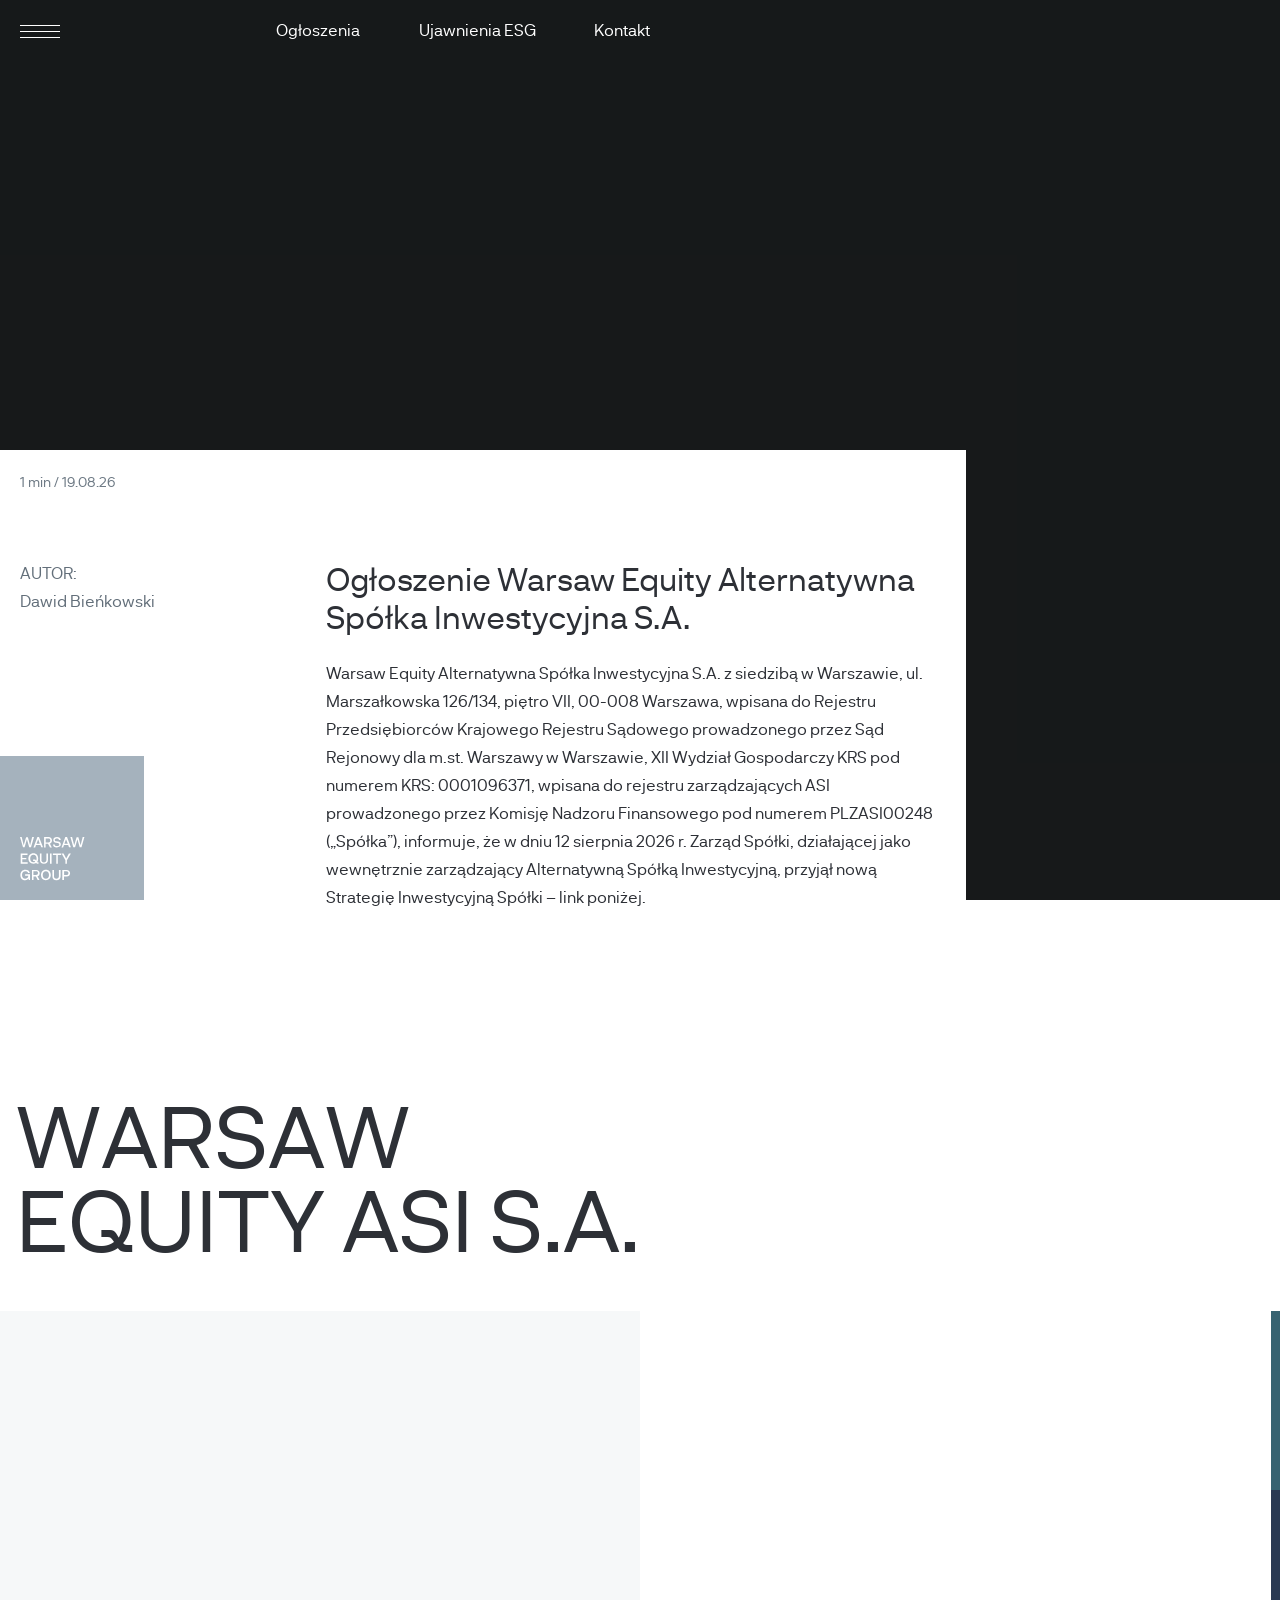
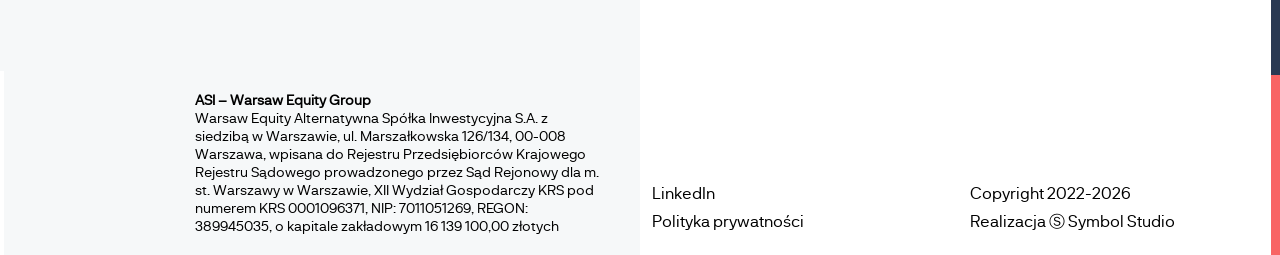
==== ogloszenie-warsaw-equity-alternatywna-spolka-inwestycyjna-s-a/index.html @ 867ab596 "Statyczna wersja strony warsawequityasi.pl Strona ASI przepisana z WordPressa na same pliki statyczn" ====
<!doctype html>
<html lang="pl-PL" style="margin-top:0!important">
<head>
<meta charset="UTF-8" />
<meta name="viewport" content="width=device-width, initial-scale=1" />
<meta property="og:type" content="website" />
<title>Ogłoszenie Warsaw Equity Alternatywna Spółka Inwestycyjna S.A. &#8211; Warsaw Equity Group</title>
<meta name='robots' content='max-image-preview:large' />
<style id="wp-img-auto-sizes-contain-inline-css">
img:is([sizes=auto i],[sizes^="auto," i]){contain-intrinsic-size:3000px 1500px}
/*# sourceURL=wp-img-auto-sizes-contain-inline-css */
</style>
<link rel='stylesheet' id='weg64-styles-css' href='../assets/weg/style.css' media='all' />
<link rel='stylesheet' id='block-library-css' href='../assets/wp/block-library.css' media='all' />
<script id="jquery-core-js" src="../assets/js/jquery.min.js"></script>
<script id="slick-js" src="../assets/js/slick.min.js" defer></script>
<link rel="canonical" href="https://warsawequityasi.pl/ogloszenie-warsaw-equity-alternatywna-spolka-inwestycyjna-s-a/" />
<link rel="icon" href="../assets/img/weg.jpg" sizes="32x32" />
<link rel="icon" href="../assets/img/weg.jpg" sizes="192x192" />
<link rel="apple-touch-icon" href="../assets/img/weg.jpg" />
<meta name="msapplication-TileImage" content="../assets/img/weg.jpg" />
<link rel="shortcut icon" href="../favicon.ico" type="image/x-icon">
<link rel="icon" href="../favicon.ico" type="image/x-icon">
<script type="text/javascript">
(function(window, document, dataLayerName, id) {
function stgCreateCookie(a,b,c){var d="";if(c){var e=new Date;e.setTime(e.getTime()+24*c*60*60*1e3),d="; expires="+e.toUTCString()}document.cookie=a+"="+b+d+"; path=/"}
var isStgDebug=(window.location.href.match("stg_debug")||document.cookie.match("stg_debug"))&&!window.location.href.match("stg_disable_debug");stgCreateCookie("stg_debug",isStgDebug?1:"",isStgDebug?14:-1);
var qP=[];dataLayerName!=="dataLayer"&&qP.push("data_layer_name="+dataLayerName),isStgDebug&&qP.push("stg_debug");var qPString=qP.length>0?("?"+qP.join("&")):"";
document.write('<script src=https://warsawequity.containers.piwik.pro/'+id+'.sync.js' + qPString + '></' + 'script>');
})(window, document, 'dataLayer', 'd491f00b-5db4-46d4-9a64-c88c39f91316');
</script>
<style id="wp-block-paragraph-inline-css">
.is-small-text{font-size:.875em}.is-regular-text{font-size:1em}.is-large-text{font-size:2.25em}.is-larger-text{font-size:3em}.has-drop-cap:not(:focus):first-letter{float:left;font-size:8.4em;font-style:normal;font-weight:100;line-height:.68;margin:.05em .1em 0 0;text-transform:uppercase}body.rtl .has-drop-cap:not(:focus):first-letter{float:none;margin-left:.1em}p.has-drop-cap.has-background{overflow:hidden}:root :where(p.has-background){padding:1.25em 2.375em}:where(p.has-text-color:not(.has-link-color)) a{color:inherit}p.has-text-align-left[style*="writing-mode:vertical-lr"],p.has-text-align-right[style*="writing-mode:vertical-rl"]{rotate:180deg}
/*# sourceURL=paragraph.min.css */
</style>
</head>
<body class="wp-singular post-template-default single single-post postid-2184 single-format-standard wp-theme-weg">
<script type="text/javascript">
(function(window, document, dataLayerName, id) {
window[dataLayerName]=window[dataLayerName]||[],window[dataLayerName].push({start:(new Date).getTime(),event:"stg.start"});var scripts=document.getElementsByTagName('script')[0],tags=document.createElement('script');
function stgCreateCookie(a,b,c){var d="";if(c){var e=new Date;e.setTime(e.getTime()+24*c*60*60*1e3),d="; expires="+e.toUTCString()}document.cookie=a+"="+b+d+"; path=/"}
var isStgDebug=(window.location.href.match("stg_debug")||document.cookie.match("stg_debug"))&&!window.location.href.match("stg_disable_debug");stgCreateCookie("stg_debug",isStgDebug?1:"",isStgDebug?14:-1);
var qP=[];dataLayerName!=="dataLayer"&&qP.push("data_layer_name="+dataLayerName),isStgDebug&&qP.push("stg_debug");var qPString=qP.length>0?("?"+qP.join("&")):"";
tags.async=!0,tags.src="https://warsawequity.containers.piwik.pro/"+id+".js"+qPString,scripts.parentNode.insertBefore(tags,scripts);
!function(a,n,i){a[n]=a[n]||{};for(var c=0;c<i.length;c++)!function(i){a[n][i]=a[n][i]||{},a[n][i].api=a[n][i].api||function(){var a=[].slice.call(arguments,0);"string"==typeof a[0]&&window[dataLayerName].push({event:n+"."+i+":"+a[0],parameters:[].slice.call(arguments,1)})}}(i[c])}(window,"ppms",["tm","cm"]);
})(window, document, 'dataLayer', 'd491f00b-5db4-46d4-9a64-c88c39f91316');
</script><noscript><iframe src=https://warsawequity.containers.piwik.pro/d491f00b-5db4-46d4-9a64-c88c39f91316/noscript.html height="0" width="0" style="display:none;visibility:hidden"></iframe></noscript>
<div id="page">
<header id="mast-head">
<h1 data-aos="fade-up-right" data-aos-delay="800"><a href="../index.html">Warsaw Equity Group</a></h1>
<div id="top-bar" class="">
<nav id="main-nav">
<ul id="primary-menu" class="menu"><li id="menu-item-2145" class="menu-item menu-item-type-custom menu-item-object-custom menu-item-2145"><a href="../index.html"><span>Strona główna</span></a></li>
<li id="menu-item-2153" class="menu-item menu-item-type-post_type menu-item-object-page current_page_parent menu-item-2153"><a href="../ogloszenia/index.html"><span>Ogłoszenia</span></a></li>
<li id="menu-item-2163" class="menu-item menu-item-type-post_type menu-item-object-page menu-item-2163"><a href="../ujawnienia-esg/index.html"><span>Ujawnienia ESG</span></a></li>
<li id="menu-item-2138" class="menu-item menu-item-type-post_type menu-item-object-page menu-item-2138"><a href="../kontakt/index.html"><span>Kontakt</span></a></li>
</ul>		</nav>
</div>
</header>
<section class="fp-intro post-thumbnail">
<div class="fp-dbg">
</div>
</section>
<article id="post-2184" class="overflow-hidden post-2184 post type-post status-publish format-standard hentry category-bez-kategorii">	
<div class="row">
<div class="col-lg-9 post-container">
<div class="row">
<div class="col-lg-4 mb-4">
<div class="post-meta"><span class="d-block d-lg-inline">1 min</span><span class="d-none d-lg-inline"> / </span>19.08.26</div>	
</div>
<div class="col-lg-8 mb-4">
<div><div class="post-category fst-a">Bez kategorii</div></div>				</div>
<div class="col-lg-4">
<div class="post-author">
AUTOR:<br>Dawid Bieńkowski					</div>
</div>
<div class="col-lg-8">
<div class="post-body">
<h2 class="post-title font-size-15 mb-4">Ogłoszenie Warsaw Equity Alternatywna Spółka Inwestycyjna S.A.</h2>
<p class="wp-block-paragraph">Warsaw Equity Alternatywna Spółka Inwestycyjna S.A. z siedzibą w Warszawie, ul. Marszałkowska 126/134, piętro VII, 00-008 Warszawa, wpisana do Rejestru Przedsiębiorców Krajowego Rejestru Sądowego prowadzonego przez Sąd Rejonowy dla m.st. Warszawy w Warszawie, XII Wydział Gospodarczy KRS pod numerem KRS: 0001096371, wpisana do rejestru zarządzających ASI prowadzonego przez Komisję Nadzoru Finansowego pod numerem PLZASI00248 („Spółka”), informuje, że w dniu 12 sierpnia 2026 r. Zarząd Spółki, działającej jako wewnętrznie zarządzający Alternatywną Spółką Inwestycyjną, przyjął nową Strategię Inwestycyjną Spółki &#8211; link poniżej.</p>
<p class="wp-block-paragraph"></p>
</div>
</div>
</div>
</div>
</div>
</article>
<section class="std-py"><div class="section-content posts-container">
</div></div>
	<footer id="site-footer" class="overflow-hidden">
<h2 class="footer-1 sgta sgxa">Warsaw Equity&nbsp;ASI&nbsp;S.A.</h2>
<div class="position-relative">
<div class="row row-a mt-0 mt-lg-5">
<div class="col-a col-lg-6 pt-0 pt-lg-4">
<div>
</div>
</div>
<div id="wegform" class="col-b col-lg-6 pt-0 pt-lg-4">
<div>
<!--<div class="ml-embedded" data-form="K4y35I"></div>
<script>
(function(w,d,e,u,f,l,n){w[f]=w[f]||function(){(w[f].q=w[f].q||[])
.push(arguments);},l=d.createElement(e),l.async=1,l.src=u,
n=d.getElementsByTagName(e)[0],n.parentNode.insertBefore(l,n);})
(window,document,'script','https://assets.mailerlite.com/js/universal.js','ml');
ml('account', '56081');
</script>-->
<script type="text/javascript" src="https://app.getresponse.com/view_webform_v2.js?u=tXAnA&amp;webforms_id=Gcp0E" data-webform-id="Gcp0E" defer></script><style>
.grwf2-wrapper.wf2-embedded {
margin-left: 0 !important
}
</style>
<style>
#wegform .ml-form-align-center {
text-align: left !important;
}
#wegform .ml-form-embedContainer .ml-form-embedWrapper {
background: transparent !important
}
#wegform .ml-form-embedContainer .ml-form-embedWrapper .ml-form-embedBody,
#wegform .ml-form-embedContainer .ml-form-embedWrapper .ml-form-successBody {
padding: 0 !important;
}
#wegform .ml-form-embedContainer .ml-form-embedWrapper .ml-form-embedBody .ml-form-fieldRow input {
border-radius: 0 !important;
border-top: none !important;
border-left: none !important;
border-right: none !important;
padding-left: 0 !important;
}
#wegform .form-control:focus {
box-shadow: none;
border-color: #000 !important
}
#wegform ::placeholder {
color: #a5b2bd !important;
opacity: 1;
}
#wegform :-ms-input-placeholder {
color: #a5b2bd;
}
#wegform ::-ms-input-placeholder {
color: #a5b2bd;
}
</style>
</div>
</div>
</div>
<div class="row row-b">
<div class="col-b col-lg-6 footnote">
<strong>ASI – Warsaw Equity Group</strong>
<div>Warsaw Equity Alternatywna Spółka Inwestycyjna S.A.  z siedzibą w Warszawie, ul. Marszałkowska 126/134, 00-008 Warszawa, wpisana do Rejestru Przedsiębiorców Krajowego Rejestru Sądowego prowadzonego przez Sąd Rejonowy dla m. st. Warszawy w Warszawie, XII Wydział Gospodarczy KRS pod numerem KRS 0001096371, NIP: 7011051269, REGON: 389945035, o kapitale zakładowym 16 139 100,00 złotych</div>
</div>
<div class="col-c col-lg-3 align-self-end">
<a href="https://www.linkedin.com/company/warsaw-equity-group" target="_blank">LinkedIn</a>					<a href="../polityka-prywatnosci/index.html" target="_blank">Polityka prywatności</a>
<!-- <a href="">Warsaw Equity ASI</a> -->
</div>
<div class="col-d col-lg-3 align-self-end">
<span>Copyright 2022-2026</span>
<span>Realizacja &#9416; Symbol Studio</span>
</div>
</div>
<div class="el-1"></div>
</div>
</footer>
</div><!-- #page -->
<script id="weg64-scripts-js" src="../assets/weg/js/scripts.js" defer></script>
<script src="../assets/js/aos.js"></script>
</body>
</html><!-- need to refresh to see cached version -->
---- assets/weg/style.css ----
@charset "UTF-8";
/*
Theme Name: WEG
Theme URI: https://soogood.media/
Author: Solecki
*/
/* Slider */
.slick-slider {
  position: relative;
  display: block;
  box-sizing: border-box;
  -webkit-user-select: none;
  -moz-user-select: none;
  -ms-user-select: none;
  user-select: none;
  -webkit-touch-callout: none;
  -khtml-user-select: none;
  -ms-touch-action: pan-y;
  touch-action: pan-y;
  -webkit-tap-highlight-color: transparent;
}
.slick-list {
  position: relative;
  display: block;
  overflow: hidden;
  margin: 0;
  padding: 0;
}
.slick-list:focus {
  outline: none;
}
.slick-list.dragging {
  cursor: pointer;
  cursor: hand;
}
.slick-slider .slick-track,
.slick-slider .slick-list {
  -webkit-transform: translate3d(0, 0, 0);
  -moz-transform: translate3d(0, 0, 0);
  -ms-transform: translate3d(0, 0, 0);
  -o-transform: translate3d(0, 0, 0);
  transform: translate3d(0, 0, 0);
}
.slick-track {
  position: relative;
  top: 0;
  left: 0;
  display: block;
  margin-left: auto;
  margin-right: auto;
}
.slick-track:before,
.slick-track:after {
  display: table;
  content: '';
}
.slick-track:after {
  clear: both;
}
.slick-loading .slick-track {
  visibility: hidden;
}
.slick-slide {
  display: none;
  float: left;
  height: 100%;
  min-height: 1px;
}
[dir='rtl'] .slick-slide {
  float: right;
}
.slick-slide img {
  display: block;
}
.slick-slide.slick-loading img {
  display: none;
}
.slick-slide.dragging img {
  pointer-events: none;
}
.slick-initialized .slick-slide {
  display: block;
}
.slick-loading .slick-slide {
  visibility: hidden;
}
.slick-vertical .slick-slide {
  display: block;
  height: auto;
  border: 1px solid transparent;
}
.slick-arrow.slick-hidden {
  display: none;
}
[data-aos][data-aos][data-aos-duration="50"],
body[data-aos-duration="50"] [data-aos] {
  transition-duration: 50ms;
}
[data-aos][data-aos][data-aos-delay="50"],
body[data-aos-delay="50"] [data-aos] {
  transition-delay: 0;
}
[data-aos][data-aos][data-aos-delay="50"].aos-animate,
body[data-aos-delay="50"] [data-aos].aos-animate {
  transition-delay: 50ms;
}
[data-aos][data-aos][data-aos-duration="100"],
body[data-aos-duration="100"] [data-aos] {
  transition-duration: 0.1s;
}
[data-aos][data-aos][data-aos-delay="100"],
body[data-aos-delay="100"] [data-aos] {
  transition-delay: 0;
}
[data-aos][data-aos][data-aos-delay="100"].aos-animate,
body[data-aos-delay="100"] [data-aos].aos-animate {
  transition-delay: 0.1s;
}
[data-aos][data-aos][data-aos-duration="150"],
body[data-aos-duration="150"] [data-aos] {
  transition-duration: 0.15s;
}
[data-aos][data-aos][data-aos-delay="150"],
body[data-aos-delay="150"] [data-aos] {
  transition-delay: 0;
}
[data-aos][data-aos][data-aos-delay="150"].aos-animate,
body[data-aos-delay="150"] [data-aos].aos-animate {
  transition-delay: 0.15s;
}
[data-aos][data-aos][data-aos-duration="200"],
body[data-aos-duration="200"] [data-aos] {
  transition-duration: 0.2s;
}
[data-aos][data-aos][data-aos-delay="200"],
body[data-aos-delay="200"] [data-aos] {
  transition-delay: 0;
}
[data-aos][data-aos][data-aos-delay="200"].aos-animate,
body[data-aos-delay="200"] [data-aos].aos-animate {
  transition-delay: 0.2s;
}
[data-aos][data-aos][data-aos-duration="250"],
body[data-aos-duration="250"] [data-aos] {
  transition-duration: 0.25s;
}
[data-aos][data-aos][data-aos-delay="250"],
body[data-aos-delay="250"] [data-aos] {
  transition-delay: 0;
}
[data-aos][data-aos][data-aos-delay="250"].aos-animate,
body[data-aos-delay="250"] [data-aos].aos-animate {
  transition-delay: 0.25s;
}
[data-aos][data-aos][data-aos-duration="300"],
body[data-aos-duration="300"] [data-aos] {
  transition-duration: 0.3s;
}
[data-aos][data-aos][data-aos-delay="300"],
body[data-aos-delay="300"] [data-aos] {
  transition-delay: 0;
}
[data-aos][data-aos][data-aos-delay="300"].aos-animate,
body[data-aos-delay="300"] [data-aos].aos-animate {
  transition-delay: 0.3s;
}
[data-aos][data-aos][data-aos-duration="350"],
body[data-aos-duration="350"] [data-aos] {
  transition-duration: 0.35s;
}
[data-aos][data-aos][data-aos-delay="350"],
body[data-aos-delay="350"] [data-aos] {
  transition-delay: 0;
}
[data-aos][data-aos][data-aos-delay="350"].aos-animate,
body[data-aos-delay="350"] [data-aos].aos-animate {
  transition-delay: 0.35s;
}
[data-aos][data-aos][data-aos-duration="400"],
body[data-aos-duration="400"] [data-aos] {
  transition-duration: 0.4s;
}
[data-aos][data-aos][data-aos-delay="400"],
body[data-aos-delay="400"] [data-aos] {
  transition-delay: 0;
}
[data-aos][data-aos][data-aos-delay="400"].aos-animate,
body[data-aos-delay="400"] [data-aos].aos-animate {
  transition-delay: 0.4s;
}
[data-aos][data-aos][data-aos-duration="450"],
body[data-aos-duration="450"] [data-aos] {
  transition-duration: 0.45s;
}
[data-aos][data-aos][data-aos-delay="450"],
body[data-aos-delay="450"] [data-aos] {
  transition-delay: 0;
}
[data-aos][data-aos][data-aos-delay="450"].aos-animate,
body[data-aos-delay="450"] [data-aos].aos-animate {
  transition-delay: 0.45s;
}
[data-aos][data-aos][data-aos-duration="500"],
body[data-aos-duration="500"] [data-aos] {
  transition-duration: 0.5s;
}
[data-aos][data-aos][data-aos-delay="500"],
body[data-aos-delay="500"] [data-aos] {
  transition-delay: 0;
}
[data-aos][data-aos][data-aos-delay="500"].aos-animate,
body[data-aos-delay="500"] [data-aos].aos-animate {
  transition-delay: 0.5s;
}
[data-aos][data-aos][data-aos-duration="550"],
body[data-aos-duration="550"] [data-aos] {
  transition-duration: 0.55s;
}
[data-aos][data-aos][data-aos-delay="550"],
body[data-aos-delay="550"] [data-aos] {
  transition-delay: 0;
}
[data-aos][data-aos][data-aos-delay="550"].aos-animate,
body[data-aos-delay="550"] [data-aos].aos-animate {
  transition-delay: 0.55s;
}
[data-aos][data-aos][data-aos-duration="600"],
body[data-aos-duration="600"] [data-aos] {
  transition-duration: 0.6s;
}
[data-aos][data-aos][data-aos-delay="600"],
body[data-aos-delay="600"] [data-aos] {
  transition-delay: 0;
}
[data-aos][data-aos][data-aos-delay="600"].aos-animate,
body[data-aos-delay="600"] [data-aos].aos-animate {
  transition-delay: 0.6s;
}
[data-aos][data-aos][data-aos-duration="650"],
body[data-aos-duration="650"] [data-aos] {
  transition-duration: 0.65s;
}
[data-aos][data-aos][data-aos-delay="650"],
body[data-aos-delay="650"] [data-aos] {
  transition-delay: 0;
}
[data-aos][data-aos][data-aos-delay="650"].aos-animate,
body[data-aos-delay="650"] [data-aos].aos-animate {
  transition-delay: 0.65s;
}
[data-aos][data-aos][data-aos-duration="700"],
body[data-aos-duration="700"] [data-aos] {
  transition-duration: 0.7s;
}
[data-aos][data-aos][data-aos-delay="700"],
body[data-aos-delay="700"] [data-aos] {
  transition-delay: 0;
}
[data-aos][data-aos][data-aos-delay="700"].aos-animate,
body[data-aos-delay="700"] [data-aos].aos-animate {
  transition-delay: 0.7s;
}
[data-aos][data-aos][data-aos-duration="750"],
body[data-aos-duration="750"] [data-aos] {
  transition-duration: 0.75s;
}
[data-aos][data-aos][data-aos-delay="750"],
body[data-aos-delay="750"] [data-aos] {
  transition-delay: 0;
}
[data-aos][data-aos][data-aos-delay="750"].aos-animate,
body[data-aos-delay="750"] [data-aos].aos-animate {
  transition-delay: 0.75s;
}
[data-aos][data-aos][data-aos-duration="800"],
body[data-aos-duration="800"] [data-aos] {
  transition-duration: 0.8s;
}
[data-aos][data-aos][data-aos-delay="800"],
body[data-aos-delay="800"] [data-aos] {
  transition-delay: 0;
}
[data-aos][data-aos][data-aos-delay="800"].aos-animate,
body[data-aos-delay="800"] [data-aos].aos-animate {
  transition-delay: 0.8s;
}
[data-aos][data-aos][data-aos-duration="850"],
body[data-aos-duration="850"] [data-aos] {
  transition-duration: 0.85s;
}
[data-aos][data-aos][data-aos-delay="850"],
body[data-aos-delay="850"] [data-aos] {
  transition-delay: 0;
}
[data-aos][data-aos][data-aos-delay="850"].aos-animate,
body[data-aos-delay="850"] [data-aos].aos-animate {
  transition-delay: 0.85s;
}
[data-aos][data-aos][data-aos-duration="900"],
body[data-aos-duration="900"] [data-aos] {
  transition-duration: 0.9s;
}
[data-aos][data-aos][data-aos-delay="900"],
body[data-aos-delay="900"] [data-aos] {
  transition-delay: 0;
}
[data-aos][data-aos][data-aos-delay="900"].aos-animate,
body[data-aos-delay="900"] [data-aos].aos-animate {
  transition-delay: 0.9s;
}
[data-aos][data-aos][data-aos-duration="950"],
body[data-aos-duration="950"] [data-aos] {
  transition-duration: 0.95s;
}
[data-aos][data-aos][data-aos-delay="950"],
body[data-aos-delay="950"] [data-aos] {
  transition-delay: 0;
}
[data-aos][data-aos][data-aos-delay="950"].aos-animate,
body[data-aos-delay="950"] [data-aos].aos-animate {
  transition-delay: 0.95s;
}
[data-aos][data-aos][data-aos-duration="1000"],
body[data-aos-duration="1000"] [data-aos] {
  transition-duration: 1s;
}
[data-aos][data-aos][data-aos-delay="1000"],
body[data-aos-delay="1000"] [data-aos] {
  transition-delay: 0;
}
[data-aos][data-aos][data-aos-delay="1000"].aos-animate,
body[data-aos-delay="1000"] [data-aos].aos-animate {
  transition-delay: 1s;
}
[data-aos][data-aos][data-aos-duration="1050"],
body[data-aos-duration="1050"] [data-aos] {
  transition-duration: 1.05s;
}
[data-aos][data-aos][data-aos-delay="1050"],
body[data-aos-delay="1050"] [data-aos] {
  transition-delay: 0;
}
[data-aos][data-aos][data-aos-delay="1050"].aos-animate,
body[data-aos-delay="1050"] [data-aos].aos-animate {
  transition-delay: 1.05s;
}
[data-aos][data-aos][data-aos-duration="1100"],
body[data-aos-duration="1100"] [data-aos] {
  transition-duration: 1.1s;
}
[data-aos][data-aos][data-aos-delay="1100"],
body[data-aos-delay="1100"] [data-aos] {
  transition-delay: 0;
}
[data-aos][data-aos][data-aos-delay="1100"].aos-animate,
body[data-aos-delay="1100"] [data-aos].aos-animate {
  transition-delay: 1.1s;
}
[data-aos][data-aos][data-aos-duration="1150"],
body[data-aos-duration="1150"] [data-aos] {
  transition-duration: 1.15s;
}
[data-aos][data-aos][data-aos-delay="1150"],
body[data-aos-delay="1150"] [data-aos] {
  transition-delay: 0;
}
[data-aos][data-aos][data-aos-delay="1150"].aos-animate,
body[data-aos-delay="1150"] [data-aos].aos-animate {
  transition-delay: 1.15s;
}
[data-aos][data-aos][data-aos-duration="1200"],
body[data-aos-duration="1200"] [data-aos] {
  transition-duration: 1.2s;
}
[data-aos][data-aos][data-aos-delay="1200"],
body[data-aos-delay="1200"] [data-aos] {
  transition-delay: 0;
}
[data-aos][data-aos][data-aos-delay="1200"].aos-animate,
body[data-aos-delay="1200"] [data-aos].aos-animate {
  transition-delay: 1.2s;
}
[data-aos][data-aos][data-aos-duration="1250"],
body[data-aos-duration="1250"] [data-aos] {
  transition-duration: 1.25s;
}
[data-aos][data-aos][data-aos-delay="1250"],
body[data-aos-delay="1250"] [data-aos] {
  transition-delay: 0;
}
[data-aos][data-aos][data-aos-delay="1250"].aos-animate,
body[data-aos-delay="1250"] [data-aos].aos-animate {
  transition-delay: 1.25s;
}
[data-aos][data-aos][data-aos-duration="1300"],
body[data-aos-duration="1300"] [data-aos] {
  transition-duration: 1.3s;
}
[data-aos][data-aos][data-aos-delay="1300"],
body[data-aos-delay="1300"] [data-aos] {
  transition-delay: 0;
}
[data-aos][data-aos][data-aos-delay="1300"].aos-animate,
body[data-aos-delay="1300"] [data-aos].aos-animate {
  transition-delay: 1.3s;
}
[data-aos][data-aos][data-aos-duration="1350"],
body[data-aos-duration="1350"] [data-aos] {
  transition-duration: 1.35s;
}
[data-aos][data-aos][data-aos-delay="1350"],
body[data-aos-delay="1350"] [data-aos] {
  transition-delay: 0;
}
[data-aos][data-aos][data-aos-delay="1350"].aos-animate,
body[data-aos-delay="1350"] [data-aos].aos-animate {
  transition-delay: 1.35s;
}
[data-aos][data-aos][data-aos-duration="1400"],
body[data-aos-duration="1400"] [data-aos] {
  transition-duration: 1.4s;
}
[data-aos][data-aos][data-aos-delay="1400"],
body[data-aos-delay="1400"] [data-aos] {
  transition-delay: 0;
}
[data-aos][data-aos][data-aos-delay="1400"].aos-animate,
body[data-aos-delay="1400"] [data-aos].aos-animate {
  transition-delay: 1.4s;
}
[data-aos][data-aos][data-aos-duration="1450"],
body[data-aos-duration="1450"] [data-aos] {
  transition-duration: 1.45s;
}
[data-aos][data-aos][data-aos-delay="1450"],
body[data-aos-delay="1450"] [data-aos] {
  transition-delay: 0;
}
[data-aos][data-aos][data-aos-delay="1450"].aos-animate,
body[data-aos-delay="1450"] [data-aos].aos-animate {
  transition-delay: 1.45s;
}
[data-aos][data-aos][data-aos-duration="1500"],
body[data-aos-duration="1500"] [data-aos] {
  transition-duration: 1.5s;
}
[data-aos][data-aos][data-aos-delay="1500"],
body[data-aos-delay="1500"] [data-aos] {
  transition-delay: 0;
}
[data-aos][data-aos][data-aos-delay="1500"].aos-animate,
body[data-aos-delay="1500"] [data-aos].aos-animate {
  transition-delay: 1.5s;
}
[data-aos][data-aos][data-aos-duration="1550"],
body[data-aos-duration="1550"] [data-aos] {
  transition-duration: 1.55s;
}
[data-aos][data-aos][data-aos-delay="1550"],
body[data-aos-delay="1550"] [data-aos] {
  transition-delay: 0;
}
[data-aos][data-aos][data-aos-delay="1550"].aos-animate,
body[data-aos-delay="1550"] [data-aos].aos-animate {
  transition-delay: 1.55s;
}
[data-aos][data-aos][data-aos-duration="1600"],
body[data-aos-duration="1600"] [data-aos] {
  transition-duration: 1.6s;
}
[data-aos][data-aos][data-aos-delay="1600"],
body[data-aos-delay="1600"] [data-aos] {
  transition-delay: 0;
}
[data-aos][data-aos][data-aos-delay="1600"].aos-animate,
body[data-aos-delay="1600"] [data-aos].aos-animate {
  transition-delay: 1.6s;
}
[data-aos][data-aos][data-aos-duration="1650"],
body[data-aos-duration="1650"] [data-aos] {
  transition-duration: 1.65s;
}
[data-aos][data-aos][data-aos-delay="1650"],
body[data-aos-delay="1650"] [data-aos] {
  transition-delay: 0;
}
[data-aos][data-aos][data-aos-delay="1650"].aos-animate,
body[data-aos-delay="1650"] [data-aos].aos-animate {
  transition-delay: 1.65s;
}
[data-aos][data-aos][data-aos-duration="1700"],
body[data-aos-duration="1700"] [data-aos] {
  transition-duration: 1.7s;
}
[data-aos][data-aos][data-aos-delay="1700"],
body[data-aos-delay="1700"] [data-aos] {
  transition-delay: 0;
}
[data-aos][data-aos][data-aos-delay="1700"].aos-animate,
body[data-aos-delay="1700"] [data-aos].aos-animate {
  transition-delay: 1.7s;
}
[data-aos][data-aos][data-aos-duration="1750"],
body[data-aos-duration="1750"] [data-aos] {
  transition-duration: 1.75s;
}
[data-aos][data-aos][data-aos-delay="1750"],
body[data-aos-delay="1750"] [data-aos] {
  transition-delay: 0;
}
[data-aos][data-aos][data-aos-delay="1750"].aos-animate,
body[data-aos-delay="1750"] [data-aos].aos-animate {
  transition-delay: 1.75s;
}
[data-aos][data-aos][data-aos-duration="1800"],
body[data-aos-duration="1800"] [data-aos] {
  transition-duration: 1.8s;
}
[data-aos][data-aos][data-aos-delay="1800"],
body[data-aos-delay="1800"] [data-aos] {
  transition-delay: 0;
}
[data-aos][data-aos][data-aos-delay="1800"].aos-animate,
body[data-aos-delay="1800"] [data-aos].aos-animate {
  transition-delay: 1.8s;
}
[data-aos][data-aos][data-aos-duration="1850"],
body[data-aos-duration="1850"] [data-aos] {
  transition-duration: 1.85s;
}
[data-aos][data-aos][data-aos-delay="1850"],
body[data-aos-delay="1850"] [data-aos] {
  transition-delay: 0;
}
[data-aos][data-aos][data-aos-delay="1850"].aos-animate,
body[data-aos-delay="1850"] [data-aos].aos-animate {
  transition-delay: 1.85s;
}
[data-aos][data-aos][data-aos-duration="1900"],
body[data-aos-duration="1900"] [data-aos] {
  transition-duration: 1.9s;
}
[data-aos][data-aos][data-aos-delay="1900"],
body[data-aos-delay="1900"] [data-aos] {
  transition-delay: 0;
}
[data-aos][data-aos][data-aos-delay="1900"].aos-animate,
body[data-aos-delay="1900"] [data-aos].aos-animate {
  transition-delay: 1.9s;
}
[data-aos][data-aos][data-aos-duration="1950"],
body[data-aos-duration="1950"] [data-aos] {
  transition-duration: 1.95s;
}
[data-aos][data-aos][data-aos-delay="1950"],
body[data-aos-delay="1950"] [data-aos] {
  transition-delay: 0;
}
[data-aos][data-aos][data-aos-delay="1950"].aos-animate,
body[data-aos-delay="1950"] [data-aos].aos-animate {
  transition-delay: 1.95s;
}
[data-aos][data-aos][data-aos-duration="2000"],
body[data-aos-duration="2000"] [data-aos] {
  transition-duration: 2s;
}
[data-aos][data-aos][data-aos-delay="2000"],
body[data-aos-delay="2000"] [data-aos] {
  transition-delay: 0;
}
[data-aos][data-aos][data-aos-delay="2000"].aos-animate,
body[data-aos-delay="2000"] [data-aos].aos-animate {
  transition-delay: 2s;
}
[data-aos][data-aos][data-aos-duration="2050"],
body[data-aos-duration="2050"] [data-aos] {
  transition-duration: 2.05s;
}
[data-aos][data-aos][data-aos-delay="2050"],
body[data-aos-delay="2050"] [data-aos] {
  transition-delay: 0;
}
[data-aos][data-aos][data-aos-delay="2050"].aos-animate,
body[data-aos-delay="2050"] [data-aos].aos-animate {
  transition-delay: 2.05s;
}
[data-aos][data-aos][data-aos-duration="2100"],
body[data-aos-duration="2100"] [data-aos] {
  transition-duration: 2.1s;
}
[data-aos][data-aos][data-aos-delay="2100"],
body[data-aos-delay="2100"] [data-aos] {
  transition-delay: 0;
}
[data-aos][data-aos][data-aos-delay="2100"].aos-animate,
body[data-aos-delay="2100"] [data-aos].aos-animate {
  transition-delay: 2.1s;
}
[data-aos][data-aos][data-aos-duration="2150"],
body[data-aos-duration="2150"] [data-aos] {
  transition-duration: 2.15s;
}
[data-aos][data-aos][data-aos-delay="2150"],
body[data-aos-delay="2150"] [data-aos] {
  transition-delay: 0;
}
[data-aos][data-aos][data-aos-delay="2150"].aos-animate,
body[data-aos-delay="2150"] [data-aos].aos-animate {
  transition-delay: 2.15s;
}
[data-aos][data-aos][data-aos-duration="2200"],
body[data-aos-duration="2200"] [data-aos] {
  transition-duration: 2.2s;
}
[data-aos][data-aos][data-aos-delay="2200"],
body[data-aos-delay="2200"] [data-aos] {
  transition-delay: 0;
}
[data-aos][data-aos][data-aos-delay="2200"].aos-animate,
body[data-aos-delay="2200"] [data-aos].aos-animate {
  transition-delay: 2.2s;
}
[data-aos][data-aos][data-aos-duration="2250"],
body[data-aos-duration="2250"] [data-aos] {
  transition-duration: 2.25s;
}
[data-aos][data-aos][data-aos-delay="2250"],
body[data-aos-delay="2250"] [data-aos] {
  transition-delay: 0;
}
[data-aos][data-aos][data-aos-delay="2250"].aos-animate,
body[data-aos-delay="2250"] [data-aos].aos-animate {
  transition-delay: 2.25s;
}
[data-aos][data-aos][data-aos-duration="2300"],
body[data-aos-duration="2300"] [data-aos] {
  transition-duration: 2.3s;
}
[data-aos][data-aos][data-aos-delay="2300"],
body[data-aos-delay="2300"] [data-aos] {
  transition-delay: 0;
}
[data-aos][data-aos][data-aos-delay="2300"].aos-animate,
body[data-aos-delay="2300"] [data-aos].aos-animate {
  transition-delay: 2.3s;
}
[data-aos][data-aos][data-aos-duration="2350"],
body[data-aos-duration="2350"] [data-aos] {
  transition-duration: 2.35s;
}
[data-aos][data-aos][data-aos-delay="2350"],
body[data-aos-delay="2350"] [data-aos] {
  transition-delay: 0;
}
[data-aos][data-aos][data-aos-delay="2350"].aos-animate,
body[data-aos-delay="2350"] [data-aos].aos-animate {
  transition-delay: 2.35s;
}
[data-aos][data-aos][data-aos-duration="2400"],
body[data-aos-duration="2400"] [data-aos] {
  transition-duration: 2.4s;
}
[data-aos][data-aos][data-aos-delay="2400"],
body[data-aos-delay="2400"] [data-aos] {
  transition-delay: 0;
}
[data-aos][data-aos][data-aos-delay="2400"].aos-animate,
body[data-aos-delay="2400"] [data-aos].aos-animate {
  transition-delay: 2.4s;
}
[data-aos][data-aos][data-aos-duration="2450"],
body[data-aos-duration="2450"] [data-aos] {
  transition-duration: 2.45s;
}
[data-aos][data-aos][data-aos-delay="2450"],
body[data-aos-delay="2450"] [data-aos] {
  transition-delay: 0;
}
[data-aos][data-aos][data-aos-delay="2450"].aos-animate,
body[data-aos-delay="2450"] [data-aos].aos-animate {
  transition-delay: 2.45s;
}
[data-aos][data-aos][data-aos-duration="2500"],
body[data-aos-duration="2500"] [data-aos] {
  transition-duration: 2.5s;
}
[data-aos][data-aos][data-aos-delay="2500"],
body[data-aos-delay="2500"] [data-aos] {
  transition-delay: 0;
}
[data-aos][data-aos][data-aos-delay="2500"].aos-animate,
body[data-aos-delay="2500"] [data-aos].aos-animate {
  transition-delay: 2.5s;
}
[data-aos][data-aos][data-aos-duration="2550"],
body[data-aos-duration="2550"] [data-aos] {
  transition-duration: 2.55s;
}
[data-aos][data-aos][data-aos-delay="2550"],
body[data-aos-delay="2550"] [data-aos] {
  transition-delay: 0;
}
[data-aos][data-aos][data-aos-delay="2550"].aos-animate,
body[data-aos-delay="2550"] [data-aos].aos-animate {
  transition-delay: 2.55s;
}
[data-aos][data-aos][data-aos-duration="2600"],
body[data-aos-duration="2600"] [data-aos] {
  transition-duration: 2.6s;
}
[data-aos][data-aos][data-aos-delay="2600"],
body[data-aos-delay="2600"] [data-aos] {
  transition-delay: 0;
}
[data-aos][data-aos][data-aos-delay="2600"].aos-animate,
body[data-aos-delay="2600"] [data-aos].aos-animate {
  transition-delay: 2.6s;
}
[data-aos][data-aos][data-aos-duration="2650"],
body[data-aos-duration="2650"] [data-aos] {
  transition-duration: 2.65s;
}
[data-aos][data-aos][data-aos-delay="2650"],
body[data-aos-delay="2650"] [data-aos] {
  transition-delay: 0;
}
[data-aos][data-aos][data-aos-delay="2650"].aos-animate,
body[data-aos-delay="2650"] [data-aos].aos-animate {
  transition-delay: 2.65s;
}
[data-aos][data-aos][data-aos-duration="2700"],
body[data-aos-duration="2700"] [data-aos] {
  transition-duration: 2.7s;
}
[data-aos][data-aos][data-aos-delay="2700"],
body[data-aos-delay="2700"] [data-aos] {
  transition-delay: 0;
}
[data-aos][data-aos][data-aos-delay="2700"].aos-animate,
body[data-aos-delay="2700"] [data-aos].aos-animate {
  transition-delay: 2.7s;
}
[data-aos][data-aos][data-aos-duration="2750"],
body[data-aos-duration="2750"] [data-aos] {
  transition-duration: 2.75s;
}
[data-aos][data-aos][data-aos-delay="2750"],
body[data-aos-delay="2750"] [data-aos] {
  transition-delay: 0;
}
[data-aos][data-aos][data-aos-delay="2750"].aos-animate,
body[data-aos-delay="2750"] [data-aos].aos-animate {
  transition-delay: 2.75s;
}
[data-aos][data-aos][data-aos-duration="2800"],
body[data-aos-duration="2800"] [data-aos] {
  transition-duration: 2.8s;
}
[data-aos][data-aos][data-aos-delay="2800"],
body[data-aos-delay="2800"] [data-aos] {
  transition-delay: 0;
}
[data-aos][data-aos][data-aos-delay="2800"].aos-animate,
body[data-aos-delay="2800"] [data-aos].aos-animate {
  transition-delay: 2.8s;
}
[data-aos][data-aos][data-aos-duration="2850"],
body[data-aos-duration="2850"] [data-aos] {
  transition-duration: 2.85s;
}
[data-aos][data-aos][data-aos-delay="2850"],
body[data-aos-delay="2850"] [data-aos] {
  transition-delay: 0;
}
[data-aos][data-aos][data-aos-delay="2850"].aos-animate,
body[data-aos-delay="2850"] [data-aos].aos-animate {
  transition-delay: 2.85s;
}
[data-aos][data-aos][data-aos-duration="2900"],
body[data-aos-duration="2900"] [data-aos] {
  transition-duration: 2.9s;
}
[data-aos][data-aos][data-aos-delay="2900"],
body[data-aos-delay="2900"] [data-aos] {
  transition-delay: 0;
}
[data-aos][data-aos][data-aos-delay="2900"].aos-animate,
body[data-aos-delay="2900"] [data-aos].aos-animate {
  transition-delay: 2.9s;
}
[data-aos][data-aos][data-aos-duration="2950"],
body[data-aos-duration="2950"] [data-aos] {
  transition-duration: 2.95s;
}
[data-aos][data-aos][data-aos-delay="2950"],
body[data-aos-delay="2950"] [data-aos] {
  transition-delay: 0;
}
[data-aos][data-aos][data-aos-delay="2950"].aos-animate,
body[data-aos-delay="2950"] [data-aos].aos-animate {
  transition-delay: 2.95s;
}
[data-aos][data-aos][data-aos-duration="3000"],
body[data-aos-duration="3000"] [data-aos] {
  transition-duration: 3s;
}
[data-aos][data-aos][data-aos-delay="3000"],
body[data-aos-delay="3000"] [data-aos] {
  transition-delay: 0;
}
[data-aos][data-aos][data-aos-delay="3000"].aos-animate,
body[data-aos-delay="3000"] [data-aos].aos-animate {
  transition-delay: 3s;
}
[data-aos][data-aos][data-aos-easing=linear],
body[data-aos-easing=linear] [data-aos] {
  transition-timing-function: cubic-bezier(0.25, 0.25, 0.75, 0.75);
}
[data-aos][data-aos][data-aos-easing=ease],
body[data-aos-easing=ease] [data-aos] {
  transition-timing-function: ease;
}
[data-aos][data-aos][data-aos-easing=ease-in],
body[data-aos-easing=ease-in] [data-aos] {
  transition-timing-function: ease-in;
}
[data-aos][data-aos][data-aos-easing=ease-out],
body[data-aos-easing=ease-out] [data-aos] {
  transition-timing-function: ease-out;
}
[data-aos][data-aos][data-aos-easing=ease-in-out],
body[data-aos-easing=ease-in-out] [data-aos] {
  transition-timing-function: ease-in-out;
}
[data-aos][data-aos][data-aos-easing=ease-in-back],
body[data-aos-easing=ease-in-back] [data-aos] {
  transition-timing-function: cubic-bezier(0.6, -0.28, 0.735, 0.045);
}
[data-aos][data-aos][data-aos-easing=ease-out-back],
body[data-aos-easing=ease-out-back] [data-aos] {
  transition-timing-function: cubic-bezier(0.175, 0.885, 0.32, 1.275);
}
[data-aos][data-aos][data-aos-easing=ease-in-out-back],
body[data-aos-easing=ease-in-out-back] [data-aos] {
  transition-timing-function: cubic-bezier(0.68, -0.55, 0.265, 1.55);
}
[data-aos][data-aos][data-aos-easing=ease-in-sine],
body[data-aos-easing=ease-in-sine] [data-aos] {
  transition-timing-function: cubic-bezier(0.47, 0, 0.745, 0.715);
}
[data-aos][data-aos][data-aos-easing=ease-out-sine],
body[data-aos-easing=ease-out-sine] [data-aos] {
  transition-timing-function: cubic-bezier(0.39, 0.575, 0.565, 1);
}
[data-aos][data-aos][data-aos-easing=ease-in-out-sine],
body[data-aos-easing=ease-in-out-sine] [data-aos] {
  transition-timing-function: cubic-bezier(0.445, 0.05, 0.55, 0.95);
}
[data-aos][data-aos][data-aos-easing=ease-in-quad],
body[data-aos-easing=ease-in-quad] [data-aos] {
  transition-timing-function: cubic-bezier(0.55, 0.085, 0.68, 0.53);
}
[data-aos][data-aos][data-aos-easing=ease-out-quad],
body[data-aos-easing=ease-out-quad] [data-aos] {
  transition-timing-function: cubic-bezier(0.25, 0.46, 0.45, 0.94);
}
[data-aos][data-aos][data-aos-easing=ease-in-out-quad],
body[data-aos-easing=ease-in-out-quad] [data-aos] {
  transition-timing-function: cubic-bezier(0.455, 0.03, 0.515, 0.955);
}
[data-aos][data-aos][data-aos-easing=ease-in-cubic],
body[data-aos-easing=ease-in-cubic] [data-aos] {
  transition-timing-function: cubic-bezier(0.55, 0.085, 0.68, 0.53);
}
[data-aos][data-aos][data-aos-easing=ease-out-cubic],
body[data-aos-easing=ease-out-cubic] [data-aos] {
  transition-timing-function: cubic-bezier(0.25, 0.46, 0.45, 0.94);
}
[data-aos][data-aos][data-aos-easing=ease-in-out-cubic],
body[data-aos-easing=ease-in-out-cubic] [data-aos] {
  transition-timing-function: cubic-bezier(0.455, 0.03, 0.515, 0.955);
}
[data-aos][data-aos][data-aos-easing=ease-in-quart],
body[data-aos-easing=ease-in-quart] [data-aos] {
  transition-timing-function: cubic-bezier(0.55, 0.085, 0.68, 0.53);
}
[data-aos][data-aos][data-aos-easing=ease-out-quart],
body[data-aos-easing=ease-out-quart] [data-aos] {
  transition-timing-function: cubic-bezier(0.25, 0.46, 0.45, 0.94);
}
[data-aos][data-aos][data-aos-easing=ease-in-out-quart],
body[data-aos-easing=ease-in-out-quart] [data-aos] {
  transition-timing-function: cubic-bezier(0.455, 0.03, 0.515, 0.955);
}
[data-aos^=fade][data-aos^=fade] {
  opacity: 0;
  transition-property: opacity, transform;
}
[data-aos^=fade][data-aos^=fade].aos-animate {
  opacity: 1;
  transform: translateZ(0);
}
[data-aos=fade-up] {
  transform: translate3d(0, 100px, 0);
}
[data-aos=fade-down] {
  transform: translate3d(0, -100px, 0);
}
[data-aos=fade-right] {
  transform: translate3d(-100px, 0, 0);
}
[data-aos=fade-left] {
  transform: translate3d(100px, 0, 0);
}
[data-aos=fade-up-right] {
  transform: translate3d(-100px, 100px, 0);
}
[data-aos=fade-up-left] {
  transform: translate3d(100px, 100px, 0);
}
[data-aos=fade-down-right] {
  transform: translate3d(-100px, -100px, 0);
}
[data-aos=fade-down-left] {
  transform: translate3d(100px, -100px, 0);
}
[data-aos^=zoom][data-aos^=zoom] {
  opacity: 0;
  transition-property: opacity, transform;
}
[data-aos^=zoom][data-aos^=zoom].aos-animate {
  opacity: 1;
  transform: translateZ(0) scale(1);
}
[data-aos=zoom-in] {
  transform: scale(0.6);
}
[data-aos=zoom-in-up] {
  transform: translate3d(0, 100px, 0) scale(0.6);
}
[data-aos=zoom-in-down] {
  transform: translate3d(0, -100px, 0) scale(0.6);
}
[data-aos=zoom-in-right] {
  transform: translate3d(-100px, 0, 0) scale(0.6);
}
[data-aos=zoom-in-left] {
  transform: translate3d(100px, 0, 0) scale(0.6);
}
[data-aos=zoom-out] {
  transform: scale(1.2);
}
[data-aos=zoom-out-up] {
  transform: translate3d(0, 100px, 0) scale(1.2);
}
[data-aos=zoom-out-down] {
  transform: translate3d(0, -100px, 0) scale(1.2);
}
[data-aos=zoom-out-right] {
  transform: translate3d(-100px, 0, 0) scale(1.2);
}
[data-aos=zoom-out-left] {
  transform: translate3d(100px, 0, 0) scale(1.2);
}
[data-aos^=slide][data-aos^=slide] {
  transition-property: transform;
}
[data-aos^=slide][data-aos^=slide].aos-animate {
  transform: translateZ(0);
}
[data-aos=slide-up] {
  transform: translate3d(0, 100%, 0);
}
[data-aos=slide-down] {
  transform: translate3d(0, -100%, 0);
}
[data-aos=slide-right] {
  transform: translate3d(-100%, 0, 0);
}
[data-aos=slide-left] {
  transform: translate3d(100%, 0, 0);
}
[data-aos^=flip][data-aos^=flip] {
  backface-visibility: hidden;
  transition-property: transform;
}
[data-aos=flip-left] {
  transform: perspective(2500px) rotateY(-100deg);
}
[data-aos=flip-left].aos-animate {
  transform: perspective(2500px) rotateY(0);
}
[data-aos=flip-right] {
  transform: perspective(2500px) rotateY(100deg);
}
[data-aos=flip-right].aos-animate {
  transform: perspective(2500px) rotateY(0);
}
[data-aos=flip-up] {
  transform: perspective(2500px) rotateX(-100deg);
}
[data-aos=flip-up].aos-animate {
  transform: perspective(2500px) rotateX(0);
}
[data-aos=flip-down] {
  transform: perspective(2500px) rotateX(100deg);
}
[data-aos=flip-down].aos-animate {
  transform: perspective(2500px) rotateX(0);
}
/*--------------------------------------------------------------
>>> TABLE OF CONTENTS:
----------------------------------------------------------------
# Generic
	- Normalize
	- Box sizing
# Base
	- Typography
	- Elements
	- Links
	- Forms
## Layouts
# Components
	- Navigation
	- Posts and pages
	- Comments
	- Widgets
	- Media
	- Captions
	- Galleries
# plugins
	- Jetpack infinite scroll
# Utilities
	- Accessibility
	- Alignments

--------------------------------------------------------------*/
/*--------------------------------------------------------------
# Generic
--------------------------------------------------------------*/
/* Normalize
--------------------------------------------- */
/*! normalize.css v8.0.1 | MIT License | github.com/necolas/normalize.css */
/* Document
	 ========================================================================== */
/**
 * 1. Correct the line height in all browsers.
 * 2. Prevent adjustments of font size after orientation changes in iOS.
 */
html {
  line-height: 1.15;
  -webkit-text-size-adjust: 100%;
}
/* Sections
	 ========================================================================== */
/**
 * Remove the margin in all browsers.
 */
body {
  margin: 0;
}
/**
 * Render the `main` element consistently in IE.
 */
main {
  display: block;
}
/**
 * Correct the font size and margin on `h1` elements within `section` and
 * `article` contexts in Chrome, Firefox, and Safari.
 */
h1 {
  font-size: 2em;
  margin: 0.67em 0;
}
/* Grouping content
	 ========================================================================== */
/**
 * 1. Add the correct box sizing in Firefox.
 * 2. Show the overflow in Edge and IE.
 */
hr {
  box-sizing: content-box;
  height: 0;
  overflow: visible;
}
/**
 * 1. Correct the inheritance and scaling of font size in all browsers.
 * 2. Correct the odd `em` font sizing in all browsers.
 */
pre {
  font-family: monospace, monospace;
  font-size: 1em;
}
/* Text-level semantics
	 ========================================================================== */
/**
 * Remove the gray background on active links in IE 10.
 */
a {
  background-color: transparent;
}
/**
 * 1. Remove the bottom border in Chrome 57-
 * 2. Add the correct text decoration in Chrome, Edge, IE, Opera, and Safari.
 */
abbr[title] {
  border-bottom: none;
  text-decoration: underline;
  text-decoration: underline dotted;
}
/**
 * Add the correct font weight in Chrome, Edge, and Safari.
 */
b,
strong {
  font-weight: bolder;
}
/**
 * 1. Correct the inheritance and scaling of font size in all browsers.
 * 2. Correct the odd `em` font sizing in all browsers.
 */
code,
kbd,
samp {
  font-family: monospace, monospace;
  font-size: 1em;
}
/**
 * Add the correct font size in all browsers.
 */
small {
  font-size: 80%;
}
/**
 * Prevent `sub` and `sup` elements from affecting the line height in
 * all browsers.
 */
sub,
sup {
  font-size: 75%;
  line-height: 0;
  position: relative;
  vertical-align: baseline;
}
sub {
  bottom: -0.25em;
}
sup {
  top: -0.5em;
}
/* Embedded content
	 ========================================================================== */
/**
 * Remove the border on images inside links in IE 10.
 */
img {
  border-style: none;
}
/* Forms
	 ========================================================================== */
/**
 * 1. Change the font styles in all browsers.
 * 2. Remove the margin in Firefox and Safari.
 */
button,
input,
optgroup,
select,
textarea {
  font-family: inherit;
  font-size: 100%;
  line-height: 1.15;
  margin: 0;
}
/**
 * Show the overflow in IE.
 * 1. Show the overflow in Edge.
 */
button,
input {
  overflow: visible;
}
/**
 * Remove the inheritance of text transform in Edge, Firefox, and IE.
 * 1. Remove the inheritance of text transform in Firefox.
 */
button,
select {
  text-transform: none;
}
/**
 * Correct the inability to style clickable types in iOS and Safari.
 */
button,
[type="button"],
[type="reset"],
[type="submit"] {
  -webkit-appearance: button;
}
/**
 * Remove the inner border and padding in Firefox.
 */
button::-moz-focus-inner,
[type="button"]::-moz-focus-inner,
[type="reset"]::-moz-focus-inner,
[type="submit"]::-moz-focus-inner {
  border-style: none;
  padding: 0;
}
/**
 * Restore the focus styles unset by the previous rule.
 */
button:-moz-focusring,
[type="button"]:-moz-focusring,
[type="reset"]:-moz-focusring,
[type="submit"]:-moz-focusring {
  outline: 1px dotted ButtonText;
}
/**
 * Correct the padding in Firefox.
 */
fieldset {
  padding: 0.35em 0.75em 0.625em;
}
/**
 * 1. Correct the text wrapping in Edge and IE.
 * 2. Correct the color inheritance from `fieldset` elements in IE.
 * 3. Remove the padding so developers are not caught out when they zero out
 *		`fieldset` elements in all browsers.
 */
legend {
  box-sizing: border-box;
  color: inherit;
  display: table;
  max-width: 100%;
  padding: 0;
  white-space: normal;
}
/**
 * Add the correct vertical alignment in Chrome, Firefox, and Opera.
 */
progress {
  vertical-align: baseline;
}
/**
 * Remove the default vertical scrollbar in IE 10+.
 */
textarea {
  overflow: auto;
}
/**
 * 1. Add the correct box sizing in IE 10.
 * 2. Remove the padding in IE 10.
 */
[type="checkbox"],
[type="radio"] {
  box-sizing: border-box;
  padding: 0;
}
/**
 * Correct the cursor style of increment and decrement buttons in Chrome.
 */
[type="number"]::-webkit-inner-spin-button,
[type="number"]::-webkit-outer-spin-button {
  height: auto;
}
/**
 * 1. Correct the odd appearance in Chrome and Safari.
 * 2. Correct the outline style in Safari.
 */
[type="search"] {
  -webkit-appearance: textfield;
  outline-offset: -2px;
}
/**
 * Remove the inner padding in Chrome and Safari on macOS.
 */
[type="search"]::-webkit-search-decoration {
  -webkit-appearance: none;
}
/**
 * 1. Correct the inability to style clickable types in iOS and Safari.
 * 2. Change font properties to `inherit` in Safari.
 */
::-webkit-file-upload-button {
  -webkit-appearance: button;
  font: inherit;
}
/* Interactive
	 ========================================================================== */
/*
 * Add the correct display in Edge, IE 10+, and Firefox.
 */
details {
  display: block;
}
/*
 * Add the correct display in all browsers.
 */
summary {
  display: list-item;
}
/* Misc
	 ========================================================================== */
/**
 * Add the correct display in IE 10+.
 */
template {
  display: none;
}
/**
 * Add the correct display in IE 10.
 */
[hidden] {
  display: none;
}
/* Box sizing
--------------------------------------------- */
/* Inherit box-sizing to more easily change it's value on a component level.
@link http://css-tricks.com/inheriting-box-sizing-probably-slightly-better-best-practice/ */
*,
*::before,
*::after {
  box-sizing: inherit;
}
html {
  box-sizing: border-box;
}
/*--------------------------------------------------------------
# Base
--------------------------------------------------------------*/
/* Typography
--------------------------------------------- */
body,
button,
input,
select,
optgroup,
textarea {
  color: #404040;
  font-family: -apple-system, BlinkMacSystemFont, "Segoe UI", Roboto, Oxygen-Sans, Ubuntu, Cantarell, "Helvetica Neue", sans-serif;
  font-size: 1rem;
  line-height: 1.5;
}
h1,
h2,
h3,
h4,
h5,
h6 {
  clear: both;
}
p {
  margin-bottom: 1.5em;
}
dfn,
cite,
em,
i {
  font-style: italic;
}
blockquote {
  margin: 0 1.5em;
}
address {
  margin: 0 0 1.5em;
}
pre {
  background: #eee;
  font-family: "Courier 10 Pitch", courier, monospace;
  line-height: 1.6;
  margin-bottom: 1.6em;
  max-width: 100%;
  overflow: auto;
  padding: 1.6em;
}
code,
kbd,
tt,
var {
  font-family: monaco, consolas, "Andale Mono", "DejaVu Sans Mono", monospace;
}
abbr,
acronym {
  border-bottom: 1px dotted #666;
  cursor: help;
}
mark,
ins {
  background: #fff9c0;
  text-decoration: none;
}
big {
  font-size: 125%;
}
/* Elements
--------------------------------------------- */
body {
  background: #fff;
}
hr {
  background-color: #ccc;
  border: 0;
  height: 1px;
  margin-bottom: 1.5em;
}
ul,
ol {
  margin: 0 0 1.5em 3em;
}
ul {
  list-style: disc;
}
ol {
  list-style: decimal;
}
li>ul,
li>ol {
  margin-bottom: 0;
  margin-left: 1.5em;
}
dt {
  font-weight: 700;
}
dd {
  margin: 0 1.5em 1.5em;
}
/* Make sure embeds and iframes fit their containers. */
embed,
iframe,
object {
  max-width: 100%;
}
img {
  height: auto;
  max-width: 100%;
}
figure {
  margin: 1em 0;
}
table {
  margin: 0 0 1.5em;
  width: 100%;
}
/* Links
--------------------------------------------- */
a {
  color: #4169e1;
}
a:visited {
  color: #800080;
}
a:hover,
a:focus,
a:active {
  color: #191970;
}
a:focus {
  outline: thin dotted;
}
a:hover,
a:active {
  outline: 0;
}
/* Forms
--------------------------------------------- */
button,
input[type="button"],
input[type="reset"],
input[type="submit"] {
  border: 1px solid;
  border-color: #ccc #ccc #bbb;
  border-radius: 3px;
  background: #e6e6e6;
  color: rgba(0, 0, 0, 0.8);
  line-height: 1;
  padding: 0.6em 1em 0.4em;
}
button:hover,
input[type="button"]:hover,
input[type="reset"]:hover,
input[type="submit"]:hover {
  border-color: #ccc #bbb #aaa;
}
button:active,
button:focus,
input[type="button"]:active,
input[type="button"]:focus,
input[type="reset"]:active,
input[type="reset"]:focus,
input[type="submit"]:active,
input[type="submit"]:focus {
  border-color: #aaa #bbb #bbb;
}
input[type="text"],
input[type="email"],
input[type="url"],
input[type="password"],
input[type="search"],
input[type="number"],
input[type="tel"],
input[type="range"],
input[type="date"],
input[type="month"],
input[type="week"],
input[type="time"],
input[type="datetime"],
input[type="datetime-local"],
input[type="color"],
textarea {
  color: #666;
  border: 1px solid #ccc;
  border-radius: 3px;
  padding: 3px;
}
input[type="text"]:focus,
input[type="email"]:focus,
input[type="url"]:focus,
input[type="password"]:focus,
input[type="search"]:focus,
input[type="number"]:focus,
input[type="tel"]:focus,
input[type="range"]:focus,
input[type="date"]:focus,
input[type="month"]:focus,
input[type="week"]:focus,
input[type="time"]:focus,
input[type="datetime"]:focus,
input[type="datetime-local"]:focus,
input[type="color"]:focus,
textarea:focus {
  color: #111;
}
select {
  border: 1px solid #ccc;
}
textarea {
  width: 100%;
}
/*--------------------------------------------------------------
# Layouts
--------------------------------------------------------------*/
/*--------------------------------------------------------------
# Components
--------------------------------------------------------------*/
/* Navigation
--------------------------------------------- */
.main-navigation {
  display: block;
  width: 100%;
}
.main-navigation ul {
  display: none;
  list-style: none;
  margin: 0;
  padding-left: 0;
}
.main-navigation ul ul {
  box-shadow: 0 3px 3px rgba(0, 0, 0, 0.2);
  float: left;
  position: absolute;
  top: 100%;
  left: -999em;
  z-index: 99999;
}
.main-navigation ul ul ul {
  left: -999em;
  top: 0;
}
.main-navigation ul ul li:hover>ul,
.main-navigation ul ul li.focus>ul {
  display: block;
  left: auto;
}
.main-navigation ul ul a {
  width: 200px;
}
.main-navigation ul li:hover>ul,
.main-navigation ul li.focus>ul {
  left: auto;
}
.main-navigation li {
  position: relative;
}
.main-navigation a {
  display: block;
  text-decoration: none;
}
/* Small menu. */
.menu-toggle,
.main-navigation.toggled ul {
  display: block;
}
@media screen and (min-width: 37.5em) {
  .menu-toggle {
    display: none;
  }
  .main-navigation ul {
    display: flex;
  }
}
.site-main .comment-navigation,
.site-main .posts-navigation,
.site-main .post-navigation {
  margin: 0 0 1.5em;
}
.comment-navigation .nav-links,
.posts-navigation .nav-links,
.post-navigation .nav-links {
  display: flex;
}
.comment-navigation .nav-previous,
.posts-navigation .nav-previous,
.post-navigation .nav-previous {
  flex: 1 0 50%;
}
.comment-navigation .nav-next,
.posts-navigation .nav-next,
.post-navigation .nav-next {
  text-align: end;
  flex: 1 0 50%;
}
/* Posts and pages
--------------------------------------------- */
.sticky {
  display: block;
}
.post,
.page {
  margin: 0 0 1.5em;
}
.updated:not(.published) {
  display: none;
}
.page-content,
.entry-content,
.entry-summary {
  margin: 1.5em 0 0;
}
.page-links {
  clear: both;
  margin: 0 0 1.5em;
}
/* Comments
--------------------------------------------- */
.comment-content a {
  word-wrap: break-word;
}
.bypostauthor {
  display: block;
}
/* Widgets
--------------------------------------------- */
.widget {
  margin: 0 0 1.5em;
}
.widget select {
  max-width: 100%;
}
/* Media
--------------------------------------------- */
.page-content .wp-smiley,
.entry-content .wp-smiley,
.comment-content .wp-smiley {
  border: none;
  margin-bottom: 0;
  margin-top: 0;
  padding: 0;
}
/* Make sure logo link wraps around logo image. */
.custom-logo-link {
  display: inline-block;
}
/* Captions
--------------------------------------------- */
.wp-caption {
  margin-bottom: 1.5em;
  max-width: 100%;
}
.wp-caption img[class*="wp-image-"] {
  display: block;
  margin-left: auto;
  margin-right: auto;
}
.wp-caption .wp-caption-text {
  margin: 0.8075em 0;
}
.wp-caption-text {
  text-align: center;
}
/* Galleries
--------------------------------------------- */
.gallery {
  margin-bottom: 1.5em;
  display: grid;
  grid-gap: 1.5em;
}
.gallery-item {
  display: inline-block;
  text-align: center;
  width: 100%;
}
.gallery-columns-2 {
  grid-template-columns: repeat(2, 1fr);
}
.gallery-columns-3 {
  grid-template-columns: repeat(3, 1fr);
}
.gallery-columns-4 {
  grid-template-columns: repeat(4, 1fr);
}
.gallery-columns-5 {
  grid-template-columns: repeat(5, 1fr);
}
.gallery-columns-6 {
  grid-template-columns: repeat(6, 1fr);
}
.gallery-columns-7 {
  grid-template-columns: repeat(7, 1fr);
}
.gallery-columns-8 {
  grid-template-columns: repeat(8, 1fr);
}
.gallery-columns-9 {
  grid-template-columns: repeat(9, 1fr);
}
.gallery-caption {
  display: block;
}
/*--------------------------------------------------------------
# Plugins
--------------------------------------------------------------*/
/* Jetpack infinite scroll
--------------------------------------------- */
/* Hide the Posts Navigation and the Footer when Infinite Scroll is in use. */
.infinite-scroll .posts-navigation,
.infinite-scroll.neverending .site-footer {
  display: none;
}
/* Re-display the Theme Footer when Infinite Scroll has reached its end. */
.infinity-end.neverending .site-footer {
  display: block;
}
/*--------------------------------------------------------------
# Utilities
--------------------------------------------------------------*/
/* Accessibility
--------------------------------------------- */
/* Text meant only for screen readers. */
.screen-reader-text {
  border: 0;
  clip: rect(1px, 1px, 1px, 1px);
  clip-path: inset(50%);
  height: 1px;
  margin: -1px;
  overflow: hidden;
  padding: 0;
  position: absolute !important;
  width: 1px;
  word-wrap: normal !important;
}
.screen-reader-text:focus {
  background-color: #f1f1f1;
  border-radius: 3px;
  box-shadow: 0 0 2px 2px rgba(0, 0, 0, 0.6);
  clip: auto !important;
  clip-path: none;
  color: #21759b;
  display: block;
  font-size: 0.875rem;
  font-weight: 700;
  height: auto;
  left: 5px;
  line-height: normal;
  padding: 15px 23px 14px;
  text-decoration: none;
  top: 5px;
  width: auto;
  z-index: 100000;
}
/* Do not show the outline on the skip link target. */
#primary[tabindex="-1"]:focus {
  outline: 0;
}
/* Alignments
--------------------------------------------- */
.alignleft {
  /*rtl:ignore*/
  float: left;
  /*rtl:ignore*/
  margin-right: 1.5em;
  margin-bottom: 1.5em;
}
.alignright {
  /*rtl:ignore*/
  float: right;
  /*rtl:ignore*/
  margin-left: 1.5em;
  margin-bottom: 1.5em;
}
.aligncenter {
  clear: both;
  display: block;
  margin-left: auto;
  margin-right: auto;
  margin-bottom: 1.5em;
}
/*!
 * Bootstrap v5.0.2 (https://getbootstrap.com/)
 * Copyright 2011-2021 The Bootstrap Authors
 * Copyright 2011-2021 Twitter, Inc.
 * Licensed under MIT (https://github.com/twbs/bootstrap/blob/main/LICENSE)
 */
:root {
  --bs-blue: #0d6efd;
  --bs-indigo: #6610f2;
  --bs-purple: #6f42c1;
  --bs-pink: #d63384;
  --bs-red: #dc3545;
  --bs-orange: #fd7e14;
  --bs-yellow: #ffc107;
  --bs-green: #198754;
  --bs-teal: #20c997;
  --bs-cyan: #0dcaf0;
  --bs-white: #fff;
  --bs-gray: #6c757d;
  --bs-gray-dark: #343a40;
  --bs-primary: #0d6efd;
  --bs-secondary: #6c757d;
  --bs-success: #198754;
  --bs-info: #0dcaf0;
  --bs-warning: #ffc107;
  --bs-danger: #dc3545;
  --bs-light: #f8f9fa;
  --bs-dark: #212529;
  --bs-font-sans-serif: system-ui, -apple-system, "Segoe UI", Roboto, "Helvetica Neue", Arial, "Noto Sans", "Liberation Sans", sans-serif, "Apple Color Emoji", "Segoe UI Emoji", "Segoe UI Symbol", "Noto Color Emoji";
  --bs-font-monospace: SFMono-Regular, Menlo, Monaco, Consolas, "Liberation Mono", "Courier New", monospace;
  --bs-gradient: linear-gradient(180deg, rgba(255, 255, 255, 0.15), rgba(255, 255, 255, 0));
}
*,
*::before,
*::after {
  box-sizing: border-box;
}
@media (prefers-reduced-motion: no-preference) {
  :root {
    scroll-behavior: smooth;
  }
}
body {
  margin: 0;
  font-family: var(--bs-font-sans-serif);
  font-size: 1rem;
  font-weight: 400;
  line-height: 1.5;
  color: #212529;
  background-color: #fff;
  -webkit-text-size-adjust: 100%;
  -webkit-tap-highlight-color: rgba(0, 0, 0, 0);
}
hr {
  margin: 1rem 0;
  color: inherit;
  background-color: currentColor;
  border: 0;
  opacity: 0.25;
}
hr:not([size]) {
  height: 1px;
}
h6,
.h6,
h5,
.h5,
h4,
.h4,
h3,
.h3,
h2,
.h2,
h1,
.h1 {
  margin-top: 0;
  margin-bottom: 0.5rem;
  font-weight: 500;
  line-height: 1.2;
}
h1,
.h1 {
  font-size: calc(1.375rem + 1.5vw);
}
@media (min-width: 1200px) {
  h1,
  .h1 {
    font-size: 2.5rem;
  }
}
h2,
.h2 {
  font-size: calc(1.325rem + 0.9vw);
}
@media (min-width: 1200px) {
  h2,
  .h2 {
    font-size: 2rem;
  }
}
h3,
.h3 {
  font-size: calc(1.3rem + 0.6vw);
}
@media (min-width: 1200px) {
  h3,
  .h3 {
    font-size: 1.75rem;
  }
}
h4,
.h4 {
  font-size: calc(1.275rem + 0.3vw);
}
@media (min-width: 1200px) {
  h4,
  .h4 {
    font-size: 1.5rem;
  }
}
h5,
.h5 {
  font-size: 1.25rem;
}
h6,
.h6 {
  font-size: 1rem;
}
p {
  margin-top: 0;
  margin-bottom: 1rem;
}
abbr[title],
abbr[data-bs-original-title] {
  -webkit-text-decoration: underline dotted;
  text-decoration: underline dotted;
  cursor: help;
  -webkit-text-decoration-skip-ink: none;
  text-decoration-skip-ink: none;
}
address {
  margin-bottom: 1rem;
  font-style: normal;
  line-height: inherit;
}
ol,
ul {
  padding-left: 2rem;
}
ol,
ul,
dl {
  margin-top: 0;
  margin-bottom: 1rem;
}
ol ol,
ul ul,
ol ul,
ul ol {
  margin-bottom: 0;
}
dt {
  font-weight: 700;
}
dd {
  margin-bottom: 0.5rem;
  margin-left: 0;
}
blockquote {
  margin: 0 0 1rem;
}
b,
strong {
  font-weight: bolder;
}
small,
.small {
  font-size: 0.875em;
}
mark,
.mark {
  padding: 0.2em;
  background-color: #fcf8e3;
}
sub,
sup {
  position: relative;
  font-size: 0.75em;
  line-height: 0;
  vertical-align: baseline;
}
sub {
  bottom: -0.25em;
}
sup {
  top: -0.5em;
}
a {
  color: #0d6efd;
  text-decoration: underline;
}
a:hover {
  color: #0a58ca;
}
a:not([href]):not([class]),
a:not([href]):not([class]):hover {
  color: inherit;
  text-decoration: none;
}
pre,
code,
kbd,
samp {
  font-family: var(--bs-font-monospace);
  font-size: 1em;
  direction: ltr
    /* rtl:ignore */
  ;
  unicode-bidi: bidi-override;
}
pre {
  display: block;
  margin-top: 0;
  margin-bottom: 1rem;
  overflow: auto;
  font-size: 0.875em;
}
pre code {
  font-size: inherit;
  color: inherit;
  word-break: normal;
}
code {
  font-size: 0.875em;
  color: #d63384;
  word-wrap: break-word;
}
a>code {
  color: inherit;
}
kbd {
  padding: 0.2rem 0.4rem;
  font-size: 0.875em;
  color: #fff;
  background-color: #212529;
  border-radius: 0.2rem;
}
kbd kbd {
  padding: 0;
  font-size: 1em;
  font-weight: 700;
}
figure {
  margin: 0 0 1rem;
}
img,
svg {
  vertical-align: middle;
}
table {
  caption-side: bottom;
  border-collapse: collapse;
}
caption {
  padding-top: 0.5rem;
  padding-bottom: 0.5rem;
  color: #6c757d;
  text-align: left;
}
th {
  text-align: inherit;
  text-align: -webkit-match-parent;
}
thead,
tbody,
tfoot,
tr,
td,
th {
  border-color: inherit;
  border-style: solid;
  border-width: 0;
}
label {
  display: inline-block;
}
button {
  border-radius: 0;
}
button:focus:not(:focus-visible) {
  outline: 0;
}
input,
button,
select,
optgroup,
textarea {
  margin: 0;
  font-family: inherit;
  font-size: inherit;
  line-height: inherit;
}
button,
select {
  text-transform: none;
}
[role=button] {
  cursor: pointer;
}
select {
  word-wrap: normal;
}
select:disabled {
  opacity: 1;
}
[list]::-webkit-calendar-picker-indicator {
  display: none;
}
button,
[type=button],
[type=reset],
[type=submit] {
  -webkit-appearance: button;
}
button:not(:disabled),
[type=button]:not(:disabled),
[type=reset]:not(:disabled),
[type=submit]:not(:disabled) {
  cursor: pointer;
}
::-moz-focus-inner {
  padding: 0;
  border-style: none;
}
textarea {
  resize: vertical;
}
fieldset {
  min-width: 0;
  padding: 0;
  margin: 0;
  border: 0;
}
legend {
  float: left;
  width: 100%;
  padding: 0;
  margin-bottom: 0.5rem;
  font-size: calc(1.275rem + 0.3vw);
  line-height: inherit;
}
@media (min-width: 1200px) {
  legend {
    font-size: 1.5rem;
  }
}
legend+* {
  clear: left;
}
::-webkit-datetime-edit-fields-wrapper,
::-webkit-datetime-edit-text,
::-webkit-datetime-edit-minute,
::-webkit-datetime-edit-hour-field,
::-webkit-datetime-edit-day-field,
::-webkit-datetime-edit-month-field,
::-webkit-datetime-edit-year-field {
  padding: 0;
}
::-webkit-inner-spin-button {
  height: auto;
}
[type=search] {
  outline-offset: -2px;
  -webkit-appearance: textfield;
}
/* rtl:raw:
[type="tel"],
[type="url"],
[type="email"],
[type="number"] {
  direction: ltr;
}
*/
::-webkit-search-decoration {
  -webkit-appearance: none;
}
::-webkit-color-swatch-wrapper {
  padding: 0;
}
::file-selector-button {
  font: inherit;
}
::-webkit-file-upload-button {
  font: inherit;
  -webkit-appearance: button;
}
output {
  display: inline-block;
}
iframe {
  border: 0;
}
summary {
  display: list-item;
  cursor: pointer;
}
progress {
  vertical-align: baseline;
}
[hidden] {
  display: none !important;
}
.lead {
  font-size: 1.25rem;
  font-weight: 300;
}
.display-1 {
  font-size: calc(1.625rem + 4.5vw);
  font-weight: 300;
  line-height: 1.2;
}
@media (min-width: 1200px) {
  .display-1 {
    font-size: 5rem;
  }
}
.display-2 {
  font-size: calc(1.575rem + 3.9vw);
  font-weight: 300;
  line-height: 1.2;
}
@media (min-width: 1200px) {
  .display-2 {
    font-size: 4.5rem;
  }
}
.display-3 {
  font-size: calc(1.525rem + 3.3vw);
  font-weight: 300;
  line-height: 1.2;
}
@media (min-width: 1200px) {
  .display-3 {
    font-size: 4rem;
  }
}
.display-4 {
  font-size: calc(1.475rem + 2.7vw);
  font-weight: 300;
  line-height: 1.2;
}
@media (min-width: 1200px) {
  .display-4 {
    font-size: 3.5rem;
  }
}
.display-5 {
  font-size: calc(1.425rem + 2.1vw);
  font-weight: 300;
  line-height: 1.2;
}
@media (min-width: 1200px) {
  .display-5 {
    font-size: 3rem;
  }
}
.display-6 {
  font-size: calc(1.375rem + 1.5vw);
  font-weight: 300;
  line-height: 1.2;
}
@media (min-width: 1200px) {
  .display-6 {
    font-size: 2.5rem;
  }
}
.list-unstyled {
  padding-left: 0;
  list-style: none;
}
.list-inline {
  padding-left: 0;
  list-style: none;
}
.list-inline-item {
  display: inline-block;
}
.list-inline-item:not(:last-child) {
  margin-right: 0.5rem;
}
.initialism {
  font-size: 0.875em;
  text-transform: uppercase;
}
.blockquote {
  margin-bottom: 1rem;
  font-size: 1.25rem;
}
.blockquote> :last-child {
  margin-bottom: 0;
}
.blockquote-footer {
  margin-top: -1rem;
  margin-bottom: 1rem;
  font-size: 0.875em;
  color: #6c757d;
}
.blockquote-footer::before {
  content: "— ";
}
.img-fluid {
  max-width: 100%;
  height: auto;
}
.img-thumbnail {
  padding: 0.25rem;
  background-color: #fff;
  border: 1px solid #dee2e6;
  border-radius: 0.25rem;
  max-width: 100%;
  height: auto;
}
.figure {
  display: inline-block;
}
.figure-img {
  margin-bottom: 0.5rem;
  line-height: 1;
}
.figure-caption {
  font-size: 0.875em;
  color: #6c757d;
}
.container,
.container-fluid,
.container-xxl,
.container-xl,
.container-lg,
.container-md,
.container-sm {
  width: 100%;
  padding-right: var(--bs-gutter-x, 0.75rem);
  padding-left: var(--bs-gutter-x, 0.75rem);
  margin-right: auto;
  margin-left: auto;
}
@media (min-width: 576px) {
  .container-sm,
  .container {
    max-width: 540px;
  }
}
@media (min-width: 768px) {
  .container-md,
  .container-sm,
  .container {
    max-width: 720px;
  }
}
@media (min-width: 992px) {
  .container-lg,
  .container-md,
  .container-sm,
  .container {
    max-width: 960px;
  }
}
@media (min-width: 1200px) {
  .container-xl,
  .container-lg,
  .container-md,
  .container-sm,
  .container {
    max-width: 1140px;
  }
}
@media (min-width: 1400px) {
  .container-xxl,
  .container-xl,
  .container-lg,
  .container-md,
  .container-sm,
  .container {
    max-width: 1320px;
  }
}
.row {
  --bs-gutter-x: 1.5rem;
  --bs-gutter-y: 0;
  display: flex;
  flex-wrap: wrap;
  margin-top: calc(var(--bs-gutter-y) * -1);
  margin-right: calc(var(--bs-gutter-x) * -0.5);
  margin-left: calc(var(--bs-gutter-x) * -0.5);
}
.row>* {
  flex-shrink: 0;
  width: 100%;
  max-width: 100%;
  padding-right: calc(var(--bs-gutter-x) * 0.5);
  padding-left: calc(var(--bs-gutter-x) * 0.5);
  margin-top: var(--bs-gutter-y);
}
.col {
  flex: 1 0 0%;
}
.row-cols-auto>* {
  flex: 0 0 auto;
  width: auto;
}
.row-cols-1>* {
  flex: 0 0 auto;
  width: 100%;
}
.row-cols-2>* {
  flex: 0 0 auto;
  width: 50%;
}
.row-cols-3>* {
  flex: 0 0 auto;
  width: 33.33333333%;
}
.row-cols-4>* {
  flex: 0 0 auto;
  width: 25%;
}
.row-cols-5>* {
  flex: 0 0 auto;
  width: 20%;
}
.row-cols-6>* {
  flex: 0 0 auto;
  width: 16.66666667%;
}
@media (min-width: 576px) {
  .col-sm {
    flex: 1 0 0%;
  }
  .row-cols-sm-auto>* {
    flex: 0 0 auto;
    width: auto;
  }
  .row-cols-sm-1>* {
    flex: 0 0 auto;
    width: 100%;
  }
  .row-cols-sm-2>* {
    flex: 0 0 auto;
    width: 50%;
  }
  .row-cols-sm-3>* {
    flex: 0 0 auto;
    width: 33.33333333%;
  }
  .row-cols-sm-4>* {
    flex: 0 0 auto;
    width: 25%;
  }
  .row-cols-sm-5>* {
    flex: 0 0 auto;
    width: 20%;
  }
  .row-cols-sm-6>* {
    flex: 0 0 auto;
    width: 16.66666667%;
  }
}
@media (min-width: 768px) {
  .col-md {
    flex: 1 0 0%;
  }
  .row-cols-md-auto>* {
    flex: 0 0 auto;
    width: auto;
  }
  .row-cols-md-1>* {
    flex: 0 0 auto;
    width: 100%;
  }
  .row-cols-md-2>* {
    flex: 0 0 auto;
    width: 50%;
  }
  .row-cols-md-3>* {
    flex: 0 0 auto;
    width: 33.33333333%;
  }
  .row-cols-md-4>* {
    flex: 0 0 auto;
    width: 25%;
  }
  .row-cols-md-5>* {
    flex: 0 0 auto;
    width: 20%;
  }
  .row-cols-md-6>* {
    flex: 0 0 auto;
    width: 16.66666667%;
  }
}
@media (min-width: 992px) {
  .col-lg {
    flex: 1 0 0%;
  }
  .row-cols-lg-auto>* {
    flex: 0 0 auto;
    width: auto;
  }
  .row-cols-lg-1>* {
    flex: 0 0 auto;
    width: 100%;
  }
  .row-cols-lg-2>* {
    flex: 0 0 auto;
    width: 50%;
  }
  .row-cols-lg-3>* {
    flex: 0 0 auto;
    width: 33.33333333%;
  }
  .row-cols-lg-4>* {
    flex: 0 0 auto;
    width: 25%;
  }
  .row-cols-lg-5>* {
    flex: 0 0 auto;
    width: 20%;
  }
  .row-cols-lg-6>* {
    flex: 0 0 auto;
    width: 16.66666667%;
  }
}
@media (min-width: 1200px) {
  .col-xl {
    flex: 1 0 0%;
  }
  .row-cols-xl-auto>* {
    flex: 0 0 auto;
    width: auto;
  }
  .row-cols-xl-1>* {
    flex: 0 0 auto;
    width: 100%;
  }
  .row-cols-xl-2>* {
    flex: 0 0 auto;
    width: 50%;
  }
  .row-cols-xl-3>* {
    flex: 0 0 auto;
    width: 33.33333333%;
  }
  .row-cols-xl-4>* {
    flex: 0 0 auto;
    width: 25%;
  }
  .row-cols-xl-5>* {
    flex: 0 0 auto;
    width: 20%;
  }
  .row-cols-xl-6>* {
    flex: 0 0 auto;
    width: 16.66666667%;
  }
}
@media (min-width: 1400px) {
  .col-xxl {
    flex: 1 0 0%;
  }
  .row-cols-xxl-auto>* {
    flex: 0 0 auto;
    width: auto;
  }
  .row-cols-xxl-1>* {
    flex: 0 0 auto;
    width: 100%;
  }
  .row-cols-xxl-2>* {
    flex: 0 0 auto;
    width: 50%;
  }
  .row-cols-xxl-3>* {
    flex: 0 0 auto;
    width: 33.33333333%;
  }
  .row-cols-xxl-4>* {
    flex: 0 0 auto;
    width: 25%;
  }
  .row-cols-xxl-5>* {
    flex: 0 0 auto;
    width: 20%;
  }
  .row-cols-xxl-6>* {
    flex: 0 0 auto;
    width: 16.66666667%;
  }
}
.col-auto {
  flex: 0 0 auto;
  width: auto;
}
.col-1 {
  flex: 0 0 auto;
  width: 8.33333333%;
}
.col-2 {
  flex: 0 0 auto;
  width: 16.66666667%;
}
.col-3 {
  flex: 0 0 auto;
  width: 25%;
}
.col-4 {
  flex: 0 0 auto;
  width: 33.33333333%;
}
.col-5 {
  flex: 0 0 auto;
  width: 41.66666667%;
}
.col-6 {
  flex: 0 0 auto;
  width: 50%;
}
.col-7 {
  flex: 0 0 auto;
  width: 58.33333333%;
}
.col-8 {
  flex: 0 0 auto;
  width: 66.66666667%;
}
.col-9 {
  flex: 0 0 auto;
  width: 75%;
}
.col-10 {
  flex: 0 0 auto;
  width: 83.33333333%;
}
.col-11 {
  flex: 0 0 auto;
  width: 91.66666667%;
}
.col-12 {
  flex: 0 0 auto;
  width: 100%;
}
.offset-1 {
  margin-left: 8.33333333%;
}
.offset-2 {
  margin-left: 16.66666667%;
}
.offset-3 {
  margin-left: 25%;
}
.offset-4 {
  margin-left: 33.33333333%;
}
.offset-5 {
  margin-left: 41.66666667%;
}
.offset-6 {
  margin-left: 50%;
}
.offset-7 {
  margin-left: 58.33333333%;
}
.offset-8 {
  margin-left: 66.66666667%;
}
.offset-9 {
  margin-left: 75%;
}
.offset-10 {
  margin-left: 83.33333333%;
}
.offset-11 {
  margin-left: 91.66666667%;
}
.g-0,
.gx-0 {
  --bs-gutter-x: 0;
}
.g-0,
.gy-0 {
  --bs-gutter-y: 0;
}
.g-1,
.gx-1 {
  --bs-gutter-x: 0.25rem;
}
.g-1,
.gy-1 {
  --bs-gutter-y: 0.25rem;
}
.g-2,
.gx-2 {
  --bs-gutter-x: 0.5rem;
}
.g-2,
.gy-2 {
  --bs-gutter-y: 0.5rem;
}
.g-3,
.gx-3 {
  --bs-gutter-x: 1rem;
}
.g-3,
.gy-3 {
  --bs-gutter-y: 1rem;
}
.g-4,
.gx-4 {
  --bs-gutter-x: 1.5rem;
}
.g-4,
.gy-4 {
  --bs-gutter-y: 1.5rem;
}
.g-5,
.gx-5 {
  --bs-gutter-x: 3rem;
}
.g-5,
.gy-5 {
  --bs-gutter-y: 3rem;
}
@media (min-width: 576px) {
  .col-sm-auto {
    flex: 0 0 auto;
    width: auto;
  }
  .col-sm-1 {
    flex: 0 0 auto;
    width: 8.33333333%;
  }
  .col-sm-2 {
    flex: 0 0 auto;
    width: 16.66666667%;
  }
  .col-sm-3 {
    flex: 0 0 auto;
    width: 25%;
  }
  .col-sm-4 {
    flex: 0 0 auto;
    width: 33.33333333%;
  }
  .col-sm-5 {
    flex: 0 0 auto;
    width: 41.66666667%;
  }
  .col-sm-6 {
    flex: 0 0 auto;
    width: 50%;
  }
  .col-sm-7 {
    flex: 0 0 auto;
    width: 58.33333333%;
  }
  .col-sm-8 {
    flex: 0 0 auto;
    width: 66.66666667%;
  }
  .col-sm-9 {
    flex: 0 0 auto;
    width: 75%;
  }
  .col-sm-10 {
    flex: 0 0 auto;
    width: 83.33333333%;
  }
  .col-sm-11 {
    flex: 0 0 auto;
    width: 91.66666667%;
  }
  .col-sm-12 {
    flex: 0 0 auto;
    width: 100%;
  }
  .offset-sm-0 {
    margin-left: 0;
  }
  .offset-sm-1 {
    margin-left: 8.33333333%;
  }
  .offset-sm-2 {
    margin-left: 16.66666667%;
  }
  .offset-sm-3 {
    margin-left: 25%;
  }
  .offset-sm-4 {
    margin-left: 33.33333333%;
  }
  .offset-sm-5 {
    margin-left: 41.66666667%;
  }
  .offset-sm-6 {
    margin-left: 50%;
  }
  .offset-sm-7 {
    margin-left: 58.33333333%;
  }
  .offset-sm-8 {
    margin-left: 66.66666667%;
  }
  .offset-sm-9 {
    margin-left: 75%;
  }
  .offset-sm-10 {
    margin-left: 83.33333333%;
  }
  .offset-sm-11 {
    margin-left: 91.66666667%;
  }
  .g-sm-0,
  .gx-sm-0 {
    --bs-gutter-x: 0;
  }
  .g-sm-0,
  .gy-sm-0 {
    --bs-gutter-y: 0;
  }
  .g-sm-1,
  .gx-sm-1 {
    --bs-gutter-x: 0.25rem;
  }
  .g-sm-1,
  .gy-sm-1 {
    --bs-gutter-y: 0.25rem;
  }
  .g-sm-2,
  .gx-sm-2 {
    --bs-gutter-x: 0.5rem;
  }
  .g-sm-2,
  .gy-sm-2 {
    --bs-gutter-y: 0.5rem;
  }
  .g-sm-3,
  .gx-sm-3 {
    --bs-gutter-x: 1rem;
  }
  .g-sm-3,
  .gy-sm-3 {
    --bs-gutter-y: 1rem;
  }
  .g-sm-4,
  .gx-sm-4 {
    --bs-gutter-x: 1.5rem;
  }
  .g-sm-4,
  .gy-sm-4 {
    --bs-gutter-y: 1.5rem;
  }
  .g-sm-5,
  .gx-sm-5 {
    --bs-gutter-x: 3rem;
  }
  .g-sm-5,
  .gy-sm-5 {
    --bs-gutter-y: 3rem;
  }
}
@media (min-width: 768px) {
  .col-md-auto {
    flex: 0 0 auto;
    width: auto;
  }
  .col-md-1 {
    flex: 0 0 auto;
    width: 8.33333333%;
  }
  .col-md-2 {
    flex: 0 0 auto;
    width: 16.66666667%;
  }
  .col-md-3 {
    flex: 0 0 auto;
    width: 25%;
  }
  .col-md-4 {
    flex: 0 0 auto;
    width: 33.33333333%;
  }
  .col-md-5 {
    flex: 0 0 auto;
    width: 41.66666667%;
  }
  .col-md-6 {
    flex: 0 0 auto;
    width: 50%;
  }
  .col-md-7 {
    flex: 0 0 auto;
    width: 58.33333333%;
  }
  .col-md-8 {
    flex: 0 0 auto;
    width: 66.66666667%;
  }
  .col-md-9 {
    flex: 0 0 auto;
    width: 75%;
  }
  .col-md-10 {
    flex: 0 0 auto;
    width: 83.33333333%;
  }
  .col-md-11 {
    flex: 0 0 auto;
    width: 91.66666667%;
  }
  .col-md-12 {
    flex: 0 0 auto;
    width: 100%;
  }
  .offset-md-0 {
    margin-left: 0;
  }
  .offset-md-1 {
    margin-left: 8.33333333%;
  }
  .offset-md-2 {
    margin-left: 16.66666667%;
  }
  .offset-md-3 {
    margin-left: 25%;
  }
  .offset-md-4 {
    margin-left: 33.33333333%;
  }
  .offset-md-5 {
    margin-left: 41.66666667%;
  }
  .offset-md-6 {
    margin-left: 50%;
  }
  .offset-md-7 {
    margin-left: 58.33333333%;
  }
  .offset-md-8 {
    margin-left: 66.66666667%;
  }
  .offset-md-9 {
    margin-left: 75%;
  }
  .offset-md-10 {
    margin-left: 83.33333333%;
  }
  .offset-md-11 {
    margin-left: 91.66666667%;
  }
  .g-md-0,
  .gx-md-0 {
    --bs-gutter-x: 0;
  }
  .g-md-0,
  .gy-md-0 {
    --bs-gutter-y: 0;
  }
  .g-md-1,
  .gx-md-1 {
    --bs-gutter-x: 0.25rem;
  }
  .g-md-1,
  .gy-md-1 {
    --bs-gutter-y: 0.25rem;
  }
  .g-md-2,
  .gx-md-2 {
    --bs-gutter-x: 0.5rem;
  }
  .g-md-2,
  .gy-md-2 {
    --bs-gutter-y: 0.5rem;
  }
  .g-md-3,
  .gx-md-3 {
    --bs-gutter-x: 1rem;
  }
  .g-md-3,
  .gy-md-3 {
    --bs-gutter-y: 1rem;
  }
  .g-md-4,
  .gx-md-4 {
    --bs-gutter-x: 1.5rem;
  }
  .g-md-4,
  .gy-md-4 {
    --bs-gutter-y: 1.5rem;
  }
  .g-md-5,
  .gx-md-5 {
    --bs-gutter-x: 3rem;
  }
  .g-md-5,
  .gy-md-5 {
    --bs-gutter-y: 3rem;
  }
}
@media (min-width: 992px) {
  .col-lg-auto {
    flex: 0 0 auto;
    width: auto;
  }
  .col-lg-1 {
    flex: 0 0 auto;
    width: 8.33333333%;
  }
  .col-lg-2 {
    flex: 0 0 auto;
    width: 16.66666667%;
  }
  .col-lg-3 {
    flex: 0 0 auto;
    width: 25%;
  }
  .col-lg-4 {
    flex: 0 0 auto;
    width: 33.33333333%;
  }
  .col-lg-5 {
    flex: 0 0 auto;
    width: 41.66666667%;
  }
  .col-lg-6 {
    flex: 0 0 auto;
    width: 50%;
  }
  .col-lg-7 {
    flex: 0 0 auto;
    width: 58.33333333%;
  }
  .col-lg-8 {
    flex: 0 0 auto;
    width: 66.66666667%;
  }
  .col-lg-9 {
    flex: 0 0 auto;
    width: 75%;
  }
  .col-lg-10 {
    flex: 0 0 auto;
    width: 83.33333333%;
  }
  .col-lg-11 {
    flex: 0 0 auto;
    width: 91.66666667%;
  }
  .col-lg-12 {
    flex: 0 0 auto;
    width: 100%;
  }
  .offset-lg-0 {
    margin-left: 0;
  }
  .offset-lg-1 {
    margin-left: 8.33333333%;
  }
  .offset-lg-2 {
    margin-left: 16.66666667%;
  }
  .offset-lg-3 {
    margin-left: 25%;
  }
  .offset-lg-4 {
    margin-left: 33.33333333%;
  }
  .offset-lg-5 {
    margin-left: 41.66666667%;
  }
  .offset-lg-6 {
    margin-left: 50%;
  }
  .offset-lg-7 {
    margin-left: 58.33333333%;
  }
  .offset-lg-8 {
    margin-left: 66.66666667%;
  }
  .offset-lg-9 {
    margin-left: 75%;
  }
  .offset-lg-10 {
    margin-left: 83.33333333%;
  }
  .offset-lg-11 {
    margin-left: 91.66666667%;
  }
  .g-lg-0,
  .gx-lg-0 {
    --bs-gutter-x: 0;
  }
  .g-lg-0,
  .gy-lg-0 {
    --bs-gutter-y: 0;
  }
  .g-lg-1,
  .gx-lg-1 {
    --bs-gutter-x: 0.25rem;
  }
  .g-lg-1,
  .gy-lg-1 {
    --bs-gutter-y: 0.25rem;
  }
  .g-lg-2,
  .gx-lg-2 {
    --bs-gutter-x: 0.5rem;
  }
  .g-lg-2,
  .gy-lg-2 {
    --bs-gutter-y: 0.5rem;
  }
  .g-lg-3,
  .gx-lg-3 {
    --bs-gutter-x: 1rem;
  }
  .g-lg-3,
  .gy-lg-3 {
    --bs-gutter-y: 1rem;
  }
  .g-lg-4,
  .gx-lg-4 {
    --bs-gutter-x: 1.5rem;
  }
  .g-lg-4,
  .gy-lg-4 {
    --bs-gutter-y: 1.5rem;
  }
  .g-lg-5,
  .gx-lg-5 {
    --bs-gutter-x: 3rem;
  }
  .g-lg-5,
  .gy-lg-5 {
    --bs-gutter-y: 3rem;
  }
}
@media (min-width: 1200px) {
  .col-xl-auto {
    flex: 0 0 auto;
    width: auto;
  }
  .col-xl-1 {
    flex: 0 0 auto;
    width: 8.33333333%;
  }
  .col-xl-2 {
    flex: 0 0 auto;
    width: 16.66666667%;
  }
  .col-xl-3 {
    flex: 0 0 auto;
    width: 25%;
  }
  .col-xl-4 {
    flex: 0 0 auto;
    width: 33.33333333%;
  }
  .col-xl-5 {
    flex: 0 0 auto;
    width: 41.66666667%;
  }
  .col-xl-6 {
    flex: 0 0 auto;
    width: 50%;
  }
  .col-xl-7 {
    flex: 0 0 auto;
    width: 58.33333333%;
  }
  .col-xl-8 {
    flex: 0 0 auto;
    width: 66.66666667%;
  }
  .col-xl-9 {
    flex: 0 0 auto;
    width: 75%;
  }
  .col-xl-10 {
    flex: 0 0 auto;
    width: 83.33333333%;
  }
  .col-xl-11 {
    flex: 0 0 auto;
    width: 91.66666667%;
  }
  .col-xl-12 {
    flex: 0 0 auto;
    width: 100%;
  }
  .offset-xl-0 {
    margin-left: 0;
  }
  .offset-xl-1 {
    margin-left: 8.33333333%;
  }
  .offset-xl-2 {
    margin-left: 16.66666667%;
  }
  .offset-xl-3 {
    margin-left: 25%;
  }
  .offset-xl-4 {
    margin-left: 33.33333333%;
  }
  .offset-xl-5 {
    margin-left: 41.66666667%;
  }
  .offset-xl-6 {
    margin-left: 50%;
  }
  .offset-xl-7 {
    margin-left: 58.33333333%;
  }
  .offset-xl-8 {
    margin-left: 66.66666667%;
  }
  .offset-xl-9 {
    margin-left: 75%;
  }
  .offset-xl-10 {
    margin-left: 83.33333333%;
  }
  .offset-xl-11 {
    margin-left: 91.66666667%;
  }
  .g-xl-0,
  .gx-xl-0 {
    --bs-gutter-x: 0;
  }
  .g-xl-0,
  .gy-xl-0 {
    --bs-gutter-y: 0;
  }
  .g-xl-1,
  .gx-xl-1 {
    --bs-gutter-x: 0.25rem;
  }
  .g-xl-1,
  .gy-xl-1 {
    --bs-gutter-y: 0.25rem;
  }
  .g-xl-2,
  .gx-xl-2 {
    --bs-gutter-x: 0.5rem;
  }
  .g-xl-2,
  .gy-xl-2 {
    --bs-gutter-y: 0.5rem;
  }
  .g-xl-3,
  .gx-xl-3 {
    --bs-gutter-x: 1rem;
  }
  .g-xl-3,
  .gy-xl-3 {
    --bs-gutter-y: 1rem;
  }
  .g-xl-4,
  .gx-xl-4 {
    --bs-gutter-x: 1.5rem;
  }
  .g-xl-4,
  .gy-xl-4 {
    --bs-gutter-y: 1.5rem;
  }
  .g-xl-5,
  .gx-xl-5 {
    --bs-gutter-x: 3rem;
  }
  .g-xl-5,
  .gy-xl-5 {
    --bs-gutter-y: 3rem;
  }
}
@media (min-width: 1400px) {
  .col-xxl-auto {
    flex: 0 0 auto;
    width: auto;
  }
  .col-xxl-1 {
    flex: 0 0 auto;
    width: 8.33333333%;
  }
  .col-xxl-2 {
    flex: 0 0 auto;
    width: 16.66666667%;
  }
  .col-xxl-3 {
    flex: 0 0 auto;
    width: 25%;
  }
  .col-xxl-4 {
    flex: 0 0 auto;
    width: 33.33333333%;
  }
  .col-xxl-5 {
    flex: 0 0 auto;
    width: 41.66666667%;
  }
  .col-xxl-6 {
    flex: 0 0 auto;
    width: 50%;
  }
  .col-xxl-7 {
    flex: 0 0 auto;
    width: 58.33333333%;
  }
  .col-xxl-8 {
    flex: 0 0 auto;
    width: 66.66666667%;
  }
  .col-xxl-9 {
    flex: 0 0 auto;
    width: 75%;
  }
  .col-xxl-10 {
    flex: 0 0 auto;
    width: 83.33333333%;
  }
  .col-xxl-11 {
    flex: 0 0 auto;
    width: 91.66666667%;
  }
  .col-xxl-12 {
    flex: 0 0 auto;
    width: 100%;
  }
  .offset-xxl-0 {
    margin-left: 0;
  }
  .offset-xxl-1 {
    margin-left: 8.33333333%;
  }
  .offset-xxl-2 {
    margin-left: 16.66666667%;
  }
  .offset-xxl-3 {
    margin-left: 25%;
  }
  .offset-xxl-4 {
    margin-left: 33.33333333%;
  }
  .offset-xxl-5 {
    margin-left: 41.66666667%;
  }
  .offset-xxl-6 {
    margin-left: 50%;
  }
  .offset-xxl-7 {
    margin-left: 58.33333333%;
  }
  .offset-xxl-8 {
    margin-left: 66.66666667%;
  }
  .offset-xxl-9 {
    margin-left: 75%;
  }
  .offset-xxl-10 {
    margin-left: 83.33333333%;
  }
  .offset-xxl-11 {
    margin-left: 91.66666667%;
  }
  .g-xxl-0,
  .gx-xxl-0 {
    --bs-gutter-x: 0;
  }
  .g-xxl-0,
  .gy-xxl-0 {
    --bs-gutter-y: 0;
  }
  .g-xxl-1,
  .gx-xxl-1 {
    --bs-gutter-x: 0.25rem;
  }
  .g-xxl-1,
  .gy-xxl-1 {
    --bs-gutter-y: 0.25rem;
  }
  .g-xxl-2,
  .gx-xxl-2 {
    --bs-gutter-x: 0.5rem;
  }
  .g-xxl-2,
  .gy-xxl-2 {
    --bs-gutter-y: 0.5rem;
  }
  .g-xxl-3,
  .gx-xxl-3 {
    --bs-gutter-x: 1rem;
  }
  .g-xxl-3,
  .gy-xxl-3 {
    --bs-gutter-y: 1rem;
  }
  .g-xxl-4,
  .gx-xxl-4 {
    --bs-gutter-x: 1.5rem;
  }
  .g-xxl-4,
  .gy-xxl-4 {
    --bs-gutter-y: 1.5rem;
  }
  .g-xxl-5,
  .gx-xxl-5 {
    --bs-gutter-x: 3rem;
  }
  .g-xxl-5,
  .gy-xxl-5 {
    --bs-gutter-y: 3rem;
  }
}
.table {
  --bs-table-bg: transparent;
  --bs-table-accent-bg: transparent;
  --bs-table-striped-color: #212529;
  --bs-table-striped-bg: rgba(0, 0, 0, 0.05);
  --bs-table-active-color: #212529;
  --bs-table-active-bg: rgba(0, 0, 0, 0.1);
  --bs-table-hover-color: #212529;
  --bs-table-hover-bg: rgba(0, 0, 0, 0.075);
  width: 100%;
  margin-bottom: 1rem;
  color: #212529;
  vertical-align: top;
  border-color: #dee2e6;
}
.table> :not(caption)>*>* {
  padding: 0.5rem 0.5rem;
  background-color: var(--bs-table-bg);
  border-bottom-width: 1px;
  box-shadow: inset 0 0 0 9999px var(--bs-table-accent-bg);
}
.table>tbody {
  vertical-align: inherit;
}
.table>thead {
  vertical-align: bottom;
}
.table> :not(:last-child)> :last-child>* {
  border-bottom-color: currentColor;
}
.caption-top {
  caption-side: top;
}
.table-sm> :not(caption)>*>* {
  padding: 0.25rem 0.25rem;
}
.table-bordered> :not(caption)>* {
  border-width: 1px 0;
}
.table-bordered> :not(caption)>*>* {
  border-width: 0 1px;
}
.table-borderless> :not(caption)>*>* {
  border-bottom-width: 0;
}
.table-striped>tbody>tr:nth-of-type(odd) {
  --bs-table-accent-bg: var(--bs-table-striped-bg);
  color: var(--bs-table-striped-color);
}
.table-active {
  --bs-table-accent-bg: var(--bs-table-active-bg);
  color: var(--bs-table-active-color);
}
.table-hover>tbody>tr:hover {
  --bs-table-accent-bg: var(--bs-table-hover-bg);
  color: var(--bs-table-hover-color);
}
.table-primary {
  --bs-table-bg: #cfe2ff;
  --bs-table-striped-bg: #c5d7f2;
  --bs-table-striped-color: #000;
  --bs-table-active-bg: #bacbe6;
  --bs-table-active-color: #000;
  --bs-table-hover-bg: #bfd1ec;
  --bs-table-hover-color: #000;
  color: #000;
  border-color: #bacbe6;
}
.table-secondary {
  --bs-table-bg: #e2e3e5;
  --bs-table-striped-bg: #d7d8da;
  --bs-table-striped-color: #000;
  --bs-table-active-bg: #cbccce;
  --bs-table-active-color: #000;
  --bs-table-hover-bg: #d1d2d4;
  --bs-table-hover-color: #000;
  color: #000;
  border-color: #cbccce;
}
.table-success {
  --bs-table-bg: #d1e7dd;
  --bs-table-striped-bg: #c7dbd2;
  --bs-table-striped-color: #000;
  --bs-table-active-bg: #bcd0c7;
  --bs-table-active-color: #000;
  --bs-table-hover-bg: #c1d6cc;
  --bs-table-hover-color: #000;
  color: #000;
  border-color: #bcd0c7;
}
.table-info {
  --bs-table-bg: #cff4fc;
  --bs-table-striped-bg: #c5e8ef;
  --bs-table-striped-color: #000;
  --bs-table-active-bg: #badce3;
  --bs-table-active-color: #000;
  --bs-table-hover-bg: #bfe2e9;
  --bs-table-hover-color: #000;
  color: #000;
  border-color: #badce3;
}
.table-warning {
  --bs-table-bg: #fff3cd;
  --bs-table-striped-bg: #f2e7c3;
  --bs-table-striped-color: #000;
  --bs-table-active-bg: #e6dbb9;
  --bs-table-active-color: #000;
  --bs-table-hover-bg: #ece1be;
  --bs-table-hover-color: #000;
  color: #000;
  border-color: #e6dbb9;
}
.table-danger {
  --bs-table-bg: #f8d7da;
  --bs-table-striped-bg: #eccccf;
  --bs-table-striped-color: #000;
  --bs-table-active-bg: #dfc2c4;
  --bs-table-active-color: #000;
  --bs-table-hover-bg: #e5c7ca;
  --bs-table-hover-color: #000;
  color: #000;
  border-color: #dfc2c4;
}
.table-light {
  --bs-table-bg: #f8f9fa;
  --bs-table-striped-bg: #ecedee;
  --bs-table-striped-color: #000;
  --bs-table-active-bg: #dfe0e1;
  --bs-table-active-color: #000;
  --bs-table-hover-bg: #e5e6e7;
  --bs-table-hover-color: #000;
  color: #000;
  border-color: #dfe0e1;
}
.table-dark {
  --bs-table-bg: #212529;
  --bs-table-striped-bg: #2c3034;
  --bs-table-striped-color: #fff;
  --bs-table-active-bg: #373b3e;
  --bs-table-active-color: #fff;
  --bs-table-hover-bg: #323539;
  --bs-table-hover-color: #fff;
  color: #fff;
  border-color: #373b3e;
}
.table-responsive {
  overflow-x: auto;
  -webkit-overflow-scrolling: touch;
}
@media (max-width: 575.98px) {
  .table-responsive-sm {
    overflow-x: auto;
    -webkit-overflow-scrolling: touch;
  }
}
@media (max-width: 767.98px) {
  .table-responsive-md {
    overflow-x: auto;
    -webkit-overflow-scrolling: touch;
  }
}
@media (max-width: 991.98px) {
  .table-responsive-lg {
    overflow-x: auto;
    -webkit-overflow-scrolling: touch;
  }
}
@media (max-width: 1199.98px) {
  .table-responsive-xl {
    overflow-x: auto;
    -webkit-overflow-scrolling: touch;
  }
}
@media (max-width: 1399.98px) {
  .table-responsive-xxl {
    overflow-x: auto;
    -webkit-overflow-scrolling: touch;
  }
}
.form-label {
  margin-bottom: 0.5rem;
}
.col-form-label {
  padding-top: calc(0.375rem + 1px);
  padding-bottom: calc(0.375rem + 1px);
  margin-bottom: 0;
  font-size: inherit;
  line-height: 1.5;
}
.col-form-label-lg {
  padding-top: calc(0.5rem + 1px);
  padding-bottom: calc(0.5rem + 1px);
  font-size: 1.25rem;
}
.col-form-label-sm {
  padding-top: calc(0.25rem + 1px);
  padding-bottom: calc(0.25rem + 1px);
  font-size: 0.875rem;
}
.form-text {
  margin-top: 0.25rem;
  font-size: 0.875em;
  color: #6c757d;
}
.form-control {
  display: block;
  width: 100%;
  padding: 0.375rem 0.75rem;
  font-size: 1rem;
  font-weight: 400;
  line-height: 1.5;
  color: #212529;
  background-color: #fff;
  background-clip: padding-box;
  border: 1px solid #ced4da;
  -webkit-appearance: none;
  -moz-appearance: none;
  appearance: none;
  border-radius: 0.25rem;
  transition: border-color 0.15s ease-in-out, box-shadow 0.15s ease-in-out;
}
@media (prefers-reduced-motion: reduce) {
  .form-control {
    transition: none;
  }
}
.form-control[type=file] {
  overflow: hidden;
}
.form-control[type=file]:not(:disabled):not([readonly]) {
  cursor: pointer;
}
.form-control:focus {
  color: #212529;
  background-color: #fff;
  border-color: #86b7fe;
  outline: 0;
  box-shadow: 0 0 0 0.25rem rgba(13, 110, 253, 0.25);
}
.form-control::-webkit-date-and-time-value {
  height: 1.5em;
}
.form-control::-moz-placeholder {
  color: #6c757d;
  opacity: 1;
}
.form-control::placeholder {
  color: #6c757d;
  opacity: 1;
}
.form-control:disabled,
.form-control[readonly] {
  background-color: #e9ecef;
  opacity: 1;
}
.form-control::file-selector-button {
  padding: 0.375rem 0.75rem;
  margin: -0.375rem -0.75rem;
  -webkit-margin-end: 0.75rem;
  margin-inline-end: 0.75rem;
  color: #212529;
  background-color: #e9ecef;
  pointer-events: none;
  border-color: inherit;
  border-style: solid;
  border-width: 0;
  border-inline-end-width: 1px;
  border-radius: 0;
  transition: color 0.15s ease-in-out, background-color 0.15s ease-in-out, border-color 0.15s ease-in-out, box-shadow 0.15s ease-in-out;
}
@media (prefers-reduced-motion: reduce) {
  .form-control::file-selector-button {
    transition: none;
  }
}
.form-control:hover:not(:disabled):not([readonly])::file-selector-button {
  background-color: #dde0e3;
}
.form-control::-webkit-file-upload-button {
  padding: 0.375rem 0.75rem;
  margin: -0.375rem -0.75rem;
  -webkit-margin-end: 0.75rem;
  margin-inline-end: 0.75rem;
  color: #212529;
  background-color: #e9ecef;
  pointer-events: none;
  border-color: inherit;
  border-style: solid;
  border-width: 0;
  border-inline-end-width: 1px;
  border-radius: 0;
  -webkit-transition: color 0.15s ease-in-out, background-color 0.15s ease-in-out, border-color 0.15s ease-in-out, box-shadow 0.15s ease-in-out;
  transition: color 0.15s ease-in-out, background-color 0.15s ease-in-out, border-color 0.15s ease-in-out, box-shadow 0.15s ease-in-out;
}
@media (prefers-reduced-motion: reduce) {
  .form-control::-webkit-file-upload-button {
    -webkit-transition: none;
    transition: none;
  }
}
.form-control:hover:not(:disabled):not([readonly])::-webkit-file-upload-button {
  background-color: #dde0e3;
}
.form-control-plaintext {
  display: block;
  width: 100%;
  padding: 0.375rem 0;
  margin-bottom: 0;
  line-height: 1.5;
  color: #212529;
  background-color: transparent;
  border: solid transparent;
  border-width: 1px 0;
}
.form-control-plaintext.form-control-sm,
.form-control-plaintext.form-control-lg {
  padding-right: 0;
  padding-left: 0;
}
.form-control-sm {
  min-height: calc(1.5em + (0.5rem + 2px));
  padding: 0.25rem 0.5rem;
  font-size: 0.875rem;
  border-radius: 0.2rem;
}
.form-control-sm::file-selector-button {
  padding: 0.25rem 0.5rem;
  margin: -0.25rem -0.5rem;
  -webkit-margin-end: 0.5rem;
  margin-inline-end: 0.5rem;
}
.form-control-sm::-webkit-file-upload-button {
  padding: 0.25rem 0.5rem;
  margin: -0.25rem -0.5rem;
  -webkit-margin-end: 0.5rem;
  margin-inline-end: 0.5rem;
}
.form-control-lg {
  min-height: calc(1.5em + (1rem + 2px));
  padding: 0.5rem 1rem;
  font-size: 1.25rem;
  border-radius: 0.3rem;
}
.form-control-lg::file-selector-button {
  padding: 0.5rem 1rem;
  margin: -0.5rem -1rem;
  -webkit-margin-end: 1rem;
  margin-inline-end: 1rem;
}
.form-control-lg::-webkit-file-upload-button {
  padding: 0.5rem 1rem;
  margin: -0.5rem -1rem;
  -webkit-margin-end: 1rem;
  margin-inline-end: 1rem;
}
textarea.form-control {
  min-height: calc(1.5em + (0.75rem + 2px));
}
textarea.form-control-sm {
  min-height: calc(1.5em + (0.5rem + 2px));
}
textarea.form-control-lg {
  min-height: calc(1.5em + (1rem + 2px));
}
.form-control-color {
  max-width: 3rem;
  height: auto;
  padding: 0.375rem;
}
.form-control-color:not(:disabled):not([readonly]) {
  cursor: pointer;
}
.form-control-color::-moz-color-swatch {
  height: 1.5em;
  border-radius: 0.25rem;
}
.form-control-color::-webkit-color-swatch {
  height: 1.5em;
  border-radius: 0.25rem;
}
.form-select {
  display: block;
  width: 100%;
  padding: 0.375rem 2.25rem 0.375rem 0.75rem;
  -moz-padding-start: calc(0.75rem - 3px);
  font-size: 1rem;
  font-weight: 400;
  line-height: 1.5;
  color: #212529;
  background-color: #fff;
  background-image: url("data:image/svg+xml,%3csvg xmlns='http://www.w3.org/2000/svg' viewBox='0 0 16 16'%3e%3cpath fill='none' stroke='%23343a40' stroke-linecap='round' stroke-linejoin='round' stroke-width='2' d='M2 5l6 6 6-6'/%3e%3c/svg%3e");
  background-repeat: no-repeat;
  background-position: right 0.75rem center;
  background-size: 16px 12px;
  border: 1px solid #ced4da;
  border-radius: 0.25rem;
  transition: border-color 0.15s ease-in-out, box-shadow 0.15s ease-in-out;
  -webkit-appearance: none;
  -moz-appearance: none;
  appearance: none;
}
@media (prefers-reduced-motion: reduce) {
  .form-select {
    transition: none;
  }
}
.form-select:focus {
  border-color: #86b7fe;
  outline: 0;
  box-shadow: 0 0 0 0.25rem rgba(13, 110, 253, 0.25);
}
.form-select[multiple],
.form-select[size]:not([size="1"]) {
  padding-right: 0.75rem;
  background-image: none;
}
.form-select:disabled {
  background-color: #e9ecef;
}
.form-select:-moz-focusring {
  color: transparent;
  text-shadow: 0 0 0 #212529;
}
.form-select-sm {
  padding-top: 0.25rem;
  padding-bottom: 0.25rem;
  padding-left: 0.5rem;
  font-size: 0.875rem;
}
.form-select-lg {
  padding-top: 0.5rem;
  padding-bottom: 0.5rem;
  padding-left: 1rem;
  font-size: 1.25rem;
}
.form-check {
  display: block;
  min-height: 1.5rem;
  padding-left: 1.5em;
  margin-bottom: 0.125rem;
}
.form-check .form-check-input {
  float: left;
  margin-left: -1.5em;
}
.form-check-input {
  width: 1em;
  height: 1em;
  margin-top: 0.25em;
  vertical-align: top;
  background-color: #fff;
  background-repeat: no-repeat;
  background-position: center;
  background-size: contain;
  border: 1px solid rgba(0, 0, 0, 0.25);
  -webkit-appearance: none;
  -moz-appearance: none;
  appearance: none;
  -webkit-print-color-adjust: exact;
  color-adjust: exact;
}
.form-check-input[type=checkbox] {
  border-radius: 0.25em;
}
.form-check-input[type=radio] {
  border-radius: 50%;
}
.form-check-input:active {
  filter: brightness(90%);
}
.form-check-input:focus {
  border-color: #86b7fe;
  outline: 0;
  box-shadow: 0 0 0 0.25rem rgba(13, 110, 253, 0.25);
}
.form-check-input:checked {
  background-color: #0d6efd;
  border-color: #0d6efd;
}
.form-check-input:checked[type=checkbox] {
  background-image: url("data:image/svg+xml,%3csvg xmlns='http://www.w3.org/2000/svg' viewBox='0 0 20 20'%3e%3cpath fill='none' stroke='%23fff' stroke-linecap='round' stroke-linejoin='round' stroke-width='3' d='M6 10l3 3l6-6'/%3e%3c/svg%3e");
}
.form-check-input:checked[type=radio] {
  background-image: url("data:image/svg+xml,%3csvg xmlns='http://www.w3.org/2000/svg' viewBox='-4 -4 8 8'%3e%3ccircle r='2' fill='%23fff'/%3e%3c/svg%3e");
}
.form-check-input[type=checkbox]:indeterminate {
  background-color: #0d6efd;
  border-color: #0d6efd;
  background-image: url("data:image/svg+xml,%3csvg xmlns='http://www.w3.org/2000/svg' viewBox='0 0 20 20'%3e%3cpath fill='none' stroke='%23fff' stroke-linecap='round' stroke-linejoin='round' stroke-width='3' d='M6 10h8'/%3e%3c/svg%3e");
}
.form-check-input:disabled {
  pointer-events: none;
  filter: none;
  opacity: 0.5;
}
.form-check-input[disabled]~.form-check-label,
.form-check-input:disabled~.form-check-label {
  opacity: 0.5;
}
.form-switch {
  padding-left: 2.5em;
}
.form-switch .form-check-input {
  width: 2em;
  margin-left: -2.5em;
  background-image: url("data:image/svg+xml,%3csvg xmlns='http://www.w3.org/2000/svg' viewBox='-4 -4 8 8'%3e%3ccircle r='3' fill='rgba%280, 0, 0, 0.25%29'/%3e%3c/svg%3e");
  background-position: left center;
  border-radius: 2em;
  transition: background-position 0.15s ease-in-out;
}
@media (prefers-reduced-motion: reduce) {
  .form-switch .form-check-input {
    transition: none;
  }
}
.form-switch .form-check-input:focus {
  background-image: url("data:image/svg+xml,%3csvg xmlns='http://www.w3.org/2000/svg' viewBox='-4 -4 8 8'%3e%3ccircle r='3' fill='%2386b7fe'/%3e%3c/svg%3e");
}
.form-switch .form-check-input:checked {
  background-position: right center;
  background-image: url("data:image/svg+xml,%3csvg xmlns='http://www.w3.org/2000/svg' viewBox='-4 -4 8 8'%3e%3ccircle r='3' fill='%23fff'/%3e%3c/svg%3e");
}
.form-check-inline {
  display: inline-block;
  margin-right: 1rem;
}
.btn-check {
  position: absolute;
  clip: rect(0, 0, 0, 0);
  pointer-events: none;
}
.btn-check[disabled]+.btn,
.btn-check:disabled+.btn {
  pointer-events: none;
  filter: none;
  opacity: 0.65;
}
.form-range {
  width: 100%;
  height: 1.5rem;
  padding: 0;
  background-color: transparent;
  -webkit-appearance: none;
  -moz-appearance: none;
  appearance: none;
}
.form-range:focus {
  outline: 0;
}
.form-range:focus::-webkit-slider-thumb {
  box-shadow: 0 0 0 1px #fff, 0 0 0 0.25rem rgba(13, 110, 253, 0.25);
}
.form-range:focus::-moz-range-thumb {
  box-shadow: 0 0 0 1px #fff, 0 0 0 0.25rem rgba(13, 110, 253, 0.25);
}
.form-range::-moz-focus-outer {
  border: 0;
}
.form-range::-webkit-slider-thumb {
  width: 1rem;
  height: 1rem;
  margin-top: -0.25rem;
  background-color: #0d6efd;
  border: 0;
  border-radius: 1rem;
  -webkit-transition: background-color 0.15s ease-in-out, border-color 0.15s ease-in-out, box-shadow 0.15s ease-in-out;
  transition: background-color 0.15s ease-in-out, border-color 0.15s ease-in-out, box-shadow 0.15s ease-in-out;
  -webkit-appearance: none;
  appearance: none;
}
@media (prefers-reduced-motion: reduce) {
  .form-range::-webkit-slider-thumb {
    -webkit-transition: none;
    transition: none;
  }
}
.form-range::-webkit-slider-thumb:active {
  background-color: #b6d4fe;
}
.form-range::-webkit-slider-runnable-track {
  width: 100%;
  height: 0.5rem;
  color: transparent;
  cursor: pointer;
  background-color: #dee2e6;
  border-color: transparent;
  border-radius: 1rem;
}
.form-range::-moz-range-thumb {
  width: 1rem;
  height: 1rem;
  background-color: #0d6efd;
  border: 0;
  border-radius: 1rem;
  -moz-transition: background-color 0.15s ease-in-out, border-color 0.15s ease-in-out, box-shadow 0.15s ease-in-out;
  transition: background-color 0.15s ease-in-out, border-color 0.15s ease-in-out, box-shadow 0.15s ease-in-out;
  -moz-appearance: none;
  appearance: none;
}
@media (prefers-reduced-motion: reduce) {
  .form-range::-moz-range-thumb {
    -moz-transition: none;
    transition: none;
  }
}
.form-range::-moz-range-thumb:active {
  background-color: #b6d4fe;
}
.form-range::-moz-range-track {
  width: 100%;
  height: 0.5rem;
  color: transparent;
  cursor: pointer;
  background-color: #dee2e6;
  border-color: transparent;
  border-radius: 1rem;
}
.form-range:disabled {
  pointer-events: none;
}
.form-range:disabled::-webkit-slider-thumb {
  background-color: #adb5bd;
}
.form-range:disabled::-moz-range-thumb {
  background-color: #adb5bd;
}
.form-floating {
  position: relative;
}
.form-floating>.form-control,
.form-floating>.form-select {
  height: calc(3.5rem + 2px);
  line-height: 1.25;
}
.form-floating>label {
  position: absolute;
  top: 0;
  left: 0;
  height: 100%;
  padding: 1rem 0.75rem;
  pointer-events: none;
  border: 1px solid transparent;
  transform-origin: 0 0;
  transition: opacity 0.1s ease-in-out, transform 0.1s ease-in-out;
}
@media (prefers-reduced-motion: reduce) {
  .form-floating>label {
    transition: none;
  }
}
.form-floating>.form-control {
  padding: 1rem 0.75rem;
}
.form-floating>.form-control::-moz-placeholder {
  color: transparent;
}
.form-floating>.form-control::placeholder {
  color: transparent;
}
.form-floating>.form-control:not(:-moz-placeholder-shown) {
  padding-top: 1.625rem;
  padding-bottom: 0.625rem;
}
.form-floating>.form-control:focus,
.form-floating>.form-control:not(:placeholder-shown) {
  padding-top: 1.625rem;
  padding-bottom: 0.625rem;
}
.form-floating>.form-control:-webkit-autofill {
  padding-top: 1.625rem;
  padding-bottom: 0.625rem;
}
.form-floating>.form-select {
  padding-top: 1.625rem;
  padding-bottom: 0.625rem;
}
.form-floating>.form-control:not(:-moz-placeholder-shown)~label {
  opacity: 0.65;
  transform: scale(0.85) translateY(-0.5rem) translateX(0.15rem);
}
.form-floating>.form-control:focus~label,
.form-floating>.form-control:not(:placeholder-shown)~label,
.form-floating>.form-select~label {
  opacity: 0.65;
  transform: scale(0.85) translateY(-0.5rem) translateX(0.15rem);
}
.form-floating>.form-control:-webkit-autofill~label {
  opacity: 0.65;
  transform: scale(0.85) translateY(-0.5rem) translateX(0.15rem);
}
.input-group {
  position: relative;
  display: flex;
  flex-wrap: wrap;
  align-items: stretch;
  width: 100%;
}
.input-group>.form-control,
.input-group>.form-select {
  position: relative;
  flex: 1 1 auto;
  width: 1%;
  min-width: 0;
}
.input-group>.form-control:focus,
.input-group>.form-select:focus {
  z-index: 3;
}
.input-group .btn {
  position: relative;
  z-index: 2;
}
.input-group .btn:focus {
  z-index: 3;
}
.input-group-text {
  display: flex;
  align-items: center;
  padding: 0.375rem 0.75rem;
  font-size: 1rem;
  font-weight: 400;
  line-height: 1.5;
  color: #212529;
  text-align: center;
  white-space: nowrap;
  background-color: #e9ecef;
  border: 1px solid #ced4da;
  border-radius: 0.25rem;
}
.input-group-lg>.form-control,
.input-group-lg>.form-select,
.input-group-lg>.input-group-text,
.input-group-lg>.btn {
  padding: 0.5rem 1rem;
  font-size: 1.25rem;
  border-radius: 0.3rem;
}
.input-group-sm>.form-control,
.input-group-sm>.form-select,
.input-group-sm>.input-group-text,
.input-group-sm>.btn {
  padding: 0.25rem 0.5rem;
  font-size: 0.875rem;
  border-radius: 0.2rem;
}
.input-group-lg>.form-select,
.input-group-sm>.form-select {
  padding-right: 3rem;
}
.input-group:not(.has-validation)> :not(:last-child):not(.dropdown-toggle):not(.dropdown-menu),
.input-group:not(.has-validation)>.dropdown-toggle:nth-last-child(n+3) {
  border-top-right-radius: 0;
  border-bottom-right-radius: 0;
}
.input-group.has-validation> :nth-last-child(n+3):not(.dropdown-toggle):not(.dropdown-menu),
.input-group.has-validation>.dropdown-toggle:nth-last-child(n+4) {
  border-top-right-radius: 0;
  border-bottom-right-radius: 0;
}
.input-group> :not(:first-child):not(.dropdown-menu):not(.valid-tooltip):not(.valid-feedback):not(.invalid-tooltip):not(.invalid-feedback) {
  margin-left: -1px;
  border-top-left-radius: 0;
  border-bottom-left-radius: 0;
}
.valid-feedback {
  display: none;
  width: 100%;
  margin-top: 0.25rem;
  font-size: 0.875em;
  color: #198754;
}
.valid-tooltip {
  position: absolute;
  top: 100%;
  z-index: 5;
  display: none;
  max-width: 100%;
  padding: 0.25rem 0.5rem;
  margin-top: 0.1rem;
  font-size: 0.875rem;
  color: #fff;
  background-color: rgba(25, 135, 84, 0.9);
  border-radius: 0.25rem;
}
.was-validated :valid~.valid-feedback,
.was-validated :valid~.valid-tooltip,
.is-valid~.valid-feedback,
.is-valid~.valid-tooltip {
  display: block;
}
.was-validated .form-control:valid,
.form-control.is-valid {
  border-color: #198754;
  padding-right: calc(1.5em + 0.75rem);
  background-image: url("data:image/svg+xml,%3csvg xmlns='http://www.w3.org/2000/svg' viewBox='0 0 8 8'%3e%3cpath fill='%23198754' d='M2.3 6.73L.6 4.53c-.4-1.04.46-1.4 1.1-.8l1.1 1.4 3.4-3.8c.6-.63 1.6-.27 1.2.7l-4 4.6c-.43.5-.8.4-1.1.1z'/%3e%3c/svg%3e");
  background-repeat: no-repeat;
  background-position: right calc(0.375em + 0.1875rem) center;
  background-size: calc(0.75em + 0.375rem) calc(0.75em + 0.375rem);
}
.was-validated .form-control:valid:focus,
.form-control.is-valid:focus {
  border-color: #198754;
  box-shadow: 0 0 0 0.25rem rgba(25, 135, 84, 0.25);
}
.was-validated textarea.form-control:valid,
textarea.form-control.is-valid {
  padding-right: calc(1.5em + 0.75rem);
  background-position: top calc(0.375em + 0.1875rem) right calc(0.375em + 0.1875rem);
}
.was-validated .form-select:valid,
.form-select.is-valid {
  border-color: #198754;
}
.was-validated .form-select:valid:not([multiple]):not([size]),
.was-validated .form-select:valid:not([multiple])[size="1"],
.form-select.is-valid:not([multiple]):not([size]),
.form-select.is-valid:not([multiple])[size="1"] {
  padding-right: 4.125rem;
  background-image: url("data:image/svg+xml,%3csvg xmlns='http://www.w3.org/2000/svg' viewBox='0 0 16 16'%3e%3cpath fill='none' stroke='%23343a40' stroke-linecap='round' stroke-linejoin='round' stroke-width='2' d='M2 5l6 6 6-6'/%3e%3c/svg%3e"), url("data:image/svg+xml,%3csvg xmlns='http://www.w3.org/2000/svg' viewBox='0 0 8 8'%3e%3cpath fill='%23198754' d='M2.3 6.73L.6 4.53c-.4-1.04.46-1.4 1.1-.8l1.1 1.4 3.4-3.8c.6-.63 1.6-.27 1.2.7l-4 4.6c-.43.5-.8.4-1.1.1z'/%3e%3c/svg%3e");
  background-position: right 0.75rem center, center right 2.25rem;
  background-size: 16px 12px, calc(0.75em + 0.375rem) calc(0.75em + 0.375rem);
}
.was-validated .form-select:valid:focus,
.form-select.is-valid:focus {
  border-color: #198754;
  box-shadow: 0 0 0 0.25rem rgba(25, 135, 84, 0.25);
}
.was-validated .form-check-input:valid,
.form-check-input.is-valid {
  border-color: #198754;
}
.was-validated .form-check-input:valid:checked,
.form-check-input.is-valid:checked {
  background-color: #198754;
}
.was-validated .form-check-input:valid:focus,
.form-check-input.is-valid:focus {
  box-shadow: 0 0 0 0.25rem rgba(25, 135, 84, 0.25);
}
.was-validated .form-check-input:valid~.form-check-label,
.form-check-input.is-valid~.form-check-label {
  color: #198754;
}
.form-check-inline .form-check-input~.valid-feedback {
  margin-left: 0.5em;
}
.was-validated .input-group .form-control:valid,
.input-group .form-control.is-valid,
.was-validated .input-group .form-select:valid,
.input-group .form-select.is-valid {
  z-index: 1;
}
.was-validated .input-group .form-control:valid:focus,
.input-group .form-control.is-valid:focus,
.was-validated .input-group .form-select:valid:focus,
.input-group .form-select.is-valid:focus {
  z-index: 3;
}
.invalid-feedback {
  display: none;
  width: 100%;
  margin-top: 0.25rem;
  font-size: 0.875em;
  color: #dc3545;
}
.invalid-tooltip {
  position: absolute;
  top: 100%;
  z-index: 5;
  display: none;
  max-width: 100%;
  padding: 0.25rem 0.5rem;
  margin-top: 0.1rem;
  font-size: 0.875rem;
  color: #fff;
  background-color: rgba(220, 53, 69, 0.9);
  border-radius: 0.25rem;
}
.was-validated :invalid~.invalid-feedback,
.was-validated :invalid~.invalid-tooltip,
.is-invalid~.invalid-feedback,
.is-invalid~.invalid-tooltip {
  display: block;
}
.was-validated .form-control:invalid,
.form-control.is-invalid {
  border-color: #dc3545;
  padding-right: calc(1.5em + 0.75rem);
  background-image: url("data:image/svg+xml,%3csvg xmlns='http://www.w3.org/2000/svg' viewBox='0 0 12 12' width='12' height='12' fill='none' stroke='%23dc3545'%3e%3ccircle cx='6' cy='6' r='4.5'/%3e%3cpath stroke-linejoin='round' d='M5.8 3.6h.4L6 6.5z'/%3e%3ccircle cx='6' cy='8.2' r='.6' fill='%23dc3545' stroke='none'/%3e%3c/svg%3e");
  background-repeat: no-repeat;
  background-position: right calc(0.375em + 0.1875rem) center;
  background-size: calc(0.75em + 0.375rem) calc(0.75em + 0.375rem);
}
.was-validated .form-control:invalid:focus,
.form-control.is-invalid:focus {
  border-color: #dc3545;
  box-shadow: 0 0 0 0.25rem rgba(220, 53, 69, 0.25);
}
.was-validated textarea.form-control:invalid,
textarea.form-control.is-invalid {
  padding-right: calc(1.5em + 0.75rem);
  background-position: top calc(0.375em + 0.1875rem) right calc(0.375em + 0.1875rem);
}
.was-validated .form-select:invalid,
.form-select.is-invalid {
  border-color: #dc3545;
}
.was-validated .form-select:invalid:not([multiple]):not([size]),
.was-validated .form-select:invalid:not([multiple])[size="1"],
.form-select.is-invalid:not([multiple]):not([size]),
.form-select.is-invalid:not([multiple])[size="1"] {
  padding-right: 4.125rem;
  background-image: url("data:image/svg+xml,%3csvg xmlns='http://www.w3.org/2000/svg' viewBox='0 0 16 16'%3e%3cpath fill='none' stroke='%23343a40' stroke-linecap='round' stroke-linejoin='round' stroke-width='2' d='M2 5l6 6 6-6'/%3e%3c/svg%3e"), url("data:image/svg+xml,%3csvg xmlns='http://www.w3.org/2000/svg' viewBox='0 0 12 12' width='12' height='12' fill='none' stroke='%23dc3545'%3e%3ccircle cx='6' cy='6' r='4.5'/%3e%3cpath stroke-linejoin='round' d='M5.8 3.6h.4L6 6.5z'/%3e%3ccircle cx='6' cy='8.2' r='.6' fill='%23dc3545' stroke='none'/%3e%3c/svg%3e");
  background-position: right 0.75rem center, center right 2.25rem;
  background-size: 16px 12px, calc(0.75em + 0.375rem) calc(0.75em + 0.375rem);
}
.was-validated .form-select:invalid:focus,
.form-select.is-invalid:focus {
  border-color: #dc3545;
  box-shadow: 0 0 0 0.25rem rgba(220, 53, 69, 0.25);
}
.was-validated .form-check-input:invalid,
.form-check-input.is-invalid {
  border-color: #dc3545;
}
.was-validated .form-check-input:invalid:checked,
.form-check-input.is-invalid:checked {
  background-color: #dc3545;
}
.was-validated .form-check-input:invalid:focus,
.form-check-input.is-invalid:focus {
  box-shadow: 0 0 0 0.25rem rgba(220, 53, 69, 0.25);
}
.was-validated .form-check-input:invalid~.form-check-label,
.form-check-input.is-invalid~.form-check-label {
  color: #dc3545;
}
.form-check-inline .form-check-input~.invalid-feedback {
  margin-left: 0.5em;
}
.was-validated .input-group .form-control:invalid,
.input-group .form-control.is-invalid,
.was-validated .input-group .form-select:invalid,
.input-group .form-select.is-invalid {
  z-index: 2;
}
.was-validated .input-group .form-control:invalid:focus,
.input-group .form-control.is-invalid:focus,
.was-validated .input-group .form-select:invalid:focus,
.input-group .form-select.is-invalid:focus {
  z-index: 3;
}
.btn {
  display: inline-block;
  font-weight: 400;
  line-height: 1.5;
  color: #212529;
  text-align: center;
  text-decoration: none;
  vertical-align: middle;
  cursor: pointer;
  -webkit-user-select: none;
  -moz-user-select: none;
  user-select: none;
  background-color: transparent;
  border: 1px solid transparent;
  padding: 0.375rem 0.75rem;
  font-size: 1rem;
  border-radius: 0.25rem;
  transition: color 0.15s ease-in-out, background-color 0.15s ease-in-out, border-color 0.15s ease-in-out, box-shadow 0.15s ease-in-out;
}
@media (prefers-reduced-motion: reduce) {
  .btn {
    transition: none;
  }
}
.btn:hover {
  color: #212529;
}
.btn-check:focus+.btn,
.btn:focus {
  outline: 0;
  box-shadow: 0 0 0 0.25rem rgba(13, 110, 253, 0.25);
}
.btn:disabled,
.btn.disabled,
fieldset:disabled .btn {
  pointer-events: none;
  opacity: 0.65;
}
.btn-primary {
  color: #fff;
  background-color: #0d6efd;
  border-color: #0d6efd;
}
.btn-primary:hover {
  color: #fff;
  background-color: #0b5ed7;
  border-color: #0a58ca;
}
.btn-check:focus+.btn-primary,
.btn-primary:focus {
  color: #fff;
  background-color: #0b5ed7;
  border-color: #0a58ca;
  box-shadow: 0 0 0 0.25rem rgba(49, 132, 253, 0.5);
}
.btn-check:checked+.btn-primary,
.btn-check:active+.btn-primary,
.btn-primary:active,
.btn-primary.active,
.show>.btn-primary.dropdown-toggle {
  color: #fff;
  background-color: #0a58ca;
  border-color: #0a53be;
}
.btn-check:checked+.btn-primary:focus,
.btn-check:active+.btn-primary:focus,
.btn-primary:active:focus,
.btn-primary.active:focus,
.show>.btn-primary.dropdown-toggle:focus {
  box-shadow: 0 0 0 0.25rem rgba(49, 132, 253, 0.5);
}
.btn-primary:disabled,
.btn-primary.disabled {
  color: #fff;
  background-color: #0d6efd;
  border-color: #0d6efd;
}
.btn-secondary {
  color: #fff;
  background-color: #6c757d;
  border-color: #6c757d;
}
.btn-secondary:hover {
  color: #fff;
  background-color: #5c636a;
  border-color: #565e64;
}
.btn-check:focus+.btn-secondary,
.btn-secondary:focus {
  color: #fff;
  background-color: #5c636a;
  border-color: #565e64;
  box-shadow: 0 0 0 0.25rem rgba(130, 138, 145, 0.5);
}
.btn-check:checked+.btn-secondary,
.btn-check:active+.btn-secondary,
.btn-secondary:active,
.btn-secondary.active,
.show>.btn-secondary.dropdown-toggle {
  color: #fff;
  background-color: #565e64;
  border-color: #51585e;
}
.btn-check:checked+.btn-secondary:focus,
.btn-check:active+.btn-secondary:focus,
.btn-secondary:active:focus,
.btn-secondary.active:focus,
.show>.btn-secondary.dropdown-toggle:focus {
  box-shadow: 0 0 0 0.25rem rgba(130, 138, 145, 0.5);
}
.btn-secondary:disabled,
.btn-secondary.disabled {
  color: #fff;
  background-color: #6c757d;
  border-color: #6c757d;
}
.btn-success {
  color: #fff;
  background-color: #198754;
  border-color: #198754;
}
.btn-success:hover {
  color: #fff;
  background-color: #157347;
  border-color: #146c43;
}
.btn-check:focus+.btn-success,
.btn-success:focus {
  color: #fff;
  background-color: #157347;
  border-color: #146c43;
  box-shadow: 0 0 0 0.25rem rgba(60, 153, 110, 0.5);
}
.btn-check:checked+.btn-success,
.btn-check:active+.btn-success,
.btn-success:active,
.btn-success.active,
.show>.btn-success.dropdown-toggle {
  color: #fff;
  background-color: #146c43;
  border-color: #13653f;
}
.btn-check:checked+.btn-success:focus,
.btn-check:active+.btn-success:focus,
.btn-success:active:focus,
.btn-success.active:focus,
.show>.btn-success.dropdown-toggle:focus {
  box-shadow: 0 0 0 0.25rem rgba(60, 153, 110, 0.5);
}
.btn-success:disabled,
.btn-success.disabled {
  color: #fff;
  background-color: #198754;
  border-color: #198754;
}
.btn-info {
  color: #000;
  background-color: #0dcaf0;
  border-color: #0dcaf0;
}
.btn-info:hover {
  color: #000;
  background-color: #31d2f2;
  border-color: #25cff2;
}
.btn-check:focus+.btn-info,
.btn-info:focus {
  color: #000;
  background-color: #31d2f2;
  border-color: #25cff2;
  box-shadow: 0 0 0 0.25rem rgba(11, 172, 204, 0.5);
}
.btn-check:checked+.btn-info,
.btn-check:active+.btn-info,
.btn-info:active,
.btn-info.active,
.show>.btn-info.dropdown-toggle {
  color: #000;
  background-color: #3dd5f3;
  border-color: #25cff2;
}
.btn-check:checked+.btn-info:focus,
.btn-check:active+.btn-info:focus,
.btn-info:active:focus,
.btn-info.active:focus,
.show>.btn-info.dropdown-toggle:focus {
  box-shadow: 0 0 0 0.25rem rgba(11, 172, 204, 0.5);
}
.btn-info:disabled,
.btn-info.disabled {
  color: #000;
  background-color: #0dcaf0;
  border-color: #0dcaf0;
}
.btn-warning {
  color: #000;
  background-color: #ffc107;
  border-color: #ffc107;
}
.btn-warning:hover {
  color: #000;
  background-color: #ffca2c;
  border-color: #ffc720;
}
.btn-check:focus+.btn-warning,
.btn-warning:focus {
  color: #000;
  background-color: #ffca2c;
  border-color: #ffc720;
  box-shadow: 0 0 0 0.25rem rgba(217, 164, 6, 0.5);
}
.btn-check:checked+.btn-warning,
.btn-check:active+.btn-warning,
.btn-warning:active,
.btn-warning.active,
.show>.btn-warning.dropdown-toggle {
  color: #000;
  background-color: #ffcd39;
  border-color: #ffc720;
}
.btn-check:checked+.btn-warning:focus,
.btn-check:active+.btn-warning:focus,
.btn-warning:active:focus,
.btn-warning.active:focus,
.show>.btn-warning.dropdown-toggle:focus {
  box-shadow: 0 0 0 0.25rem rgba(217, 164, 6, 0.5);
}
.btn-warning:disabled,
.btn-warning.disabled {
  color: #000;
  background-color: #ffc107;
  border-color: #ffc107;
}
.btn-danger {
  color: #fff;
  background-color: #dc3545;
  border-color: #dc3545;
}
.btn-danger:hover {
  color: #fff;
  background-color: #bb2d3b;
  border-color: #b02a37;
}
.btn-check:focus+.btn-danger,
.btn-danger:focus {
  color: #fff;
  background-color: #bb2d3b;
  border-color: #b02a37;
  box-shadow: 0 0 0 0.25rem rgba(225, 83, 97, 0.5);
}
.btn-check:checked+.btn-danger,
.btn-check:active+.btn-danger,
.btn-danger:active,
.btn-danger.active,
.show>.btn-danger.dropdown-toggle {
  color: #fff;
  background-color: #b02a37;
  border-color: #a52834;
}
.btn-check:checked+.btn-danger:focus,
.btn-check:active+.btn-danger:focus,
.btn-danger:active:focus,
.btn-danger.active:focus,
.show>.btn-danger.dropdown-toggle:focus {
  box-shadow: 0 0 0 0.25rem rgba(225, 83, 97, 0.5);
}
.btn-danger:disabled,
.btn-danger.disabled {
  color: #fff;
  background-color: #dc3545;
  border-color: #dc3545;
}
.btn-light {
  color: #000;
  background-color: #f8f9fa;
  border-color: #f8f9fa;
}
.btn-light:hover {
  color: #000;
  background-color: #f9fafb;
  border-color: #f9fafb;
}
.btn-check:focus+.btn-light,
.btn-light:focus {
  color: #000;
  background-color: #f9fafb;
  border-color: #f9fafb;
  box-shadow: 0 0 0 0.25rem rgba(211, 212, 213, 0.5);
}
.btn-check:checked+.btn-light,
.btn-check:active+.btn-light,
.btn-light:active,
.btn-light.active,
.show>.btn-light.dropdown-toggle {
  color: #000;
  background-color: #f9fafb;
  border-color: #f9fafb;
}
.btn-check:checked+.btn-light:focus,
.btn-check:active+.btn-light:focus,
.btn-light:active:focus,
.btn-light.active:focus,
.show>.btn-light.dropdown-toggle:focus {
  box-shadow: 0 0 0 0.25rem rgba(211, 212, 213, 0.5);
}
.btn-light:disabled,
.btn-light.disabled {
  color: #000;
  background-color: #f8f9fa;
  border-color: #f8f9fa;
}
.btn-dark {
  color: #fff;
  background-color: #212529;
  border-color: #212529;
}
.btn-dark:hover {
  color: #fff;
  background-color: #1c1f23;
  border-color: #1a1e21;
}
.btn-check:focus+.btn-dark,
.btn-dark:focus {
  color: #fff;
  background-color: #1c1f23;
  border-color: #1a1e21;
  box-shadow: 0 0 0 0.25rem rgba(66, 70, 73, 0.5);
}
.btn-check:checked+.btn-dark,
.btn-check:active+.btn-dark,
.btn-dark:active,
.btn-dark.active,
.show>.btn-dark.dropdown-toggle {
  color: #fff;
  background-color: #1a1e21;
  border-color: #191c1f;
}
.btn-check:checked+.btn-dark:focus,
.btn-check:active+.btn-dark:focus,
.btn-dark:active:focus,
.btn-dark.active:focus,
.show>.btn-dark.dropdown-toggle:focus {
  box-shadow: 0 0 0 0.25rem rgba(66, 70, 73, 0.5);
}
.btn-dark:disabled,
.btn-dark.disabled {
  color: #fff;
  background-color: #212529;
  border-color: #212529;
}
.btn-outline-primary {
  color: #0d6efd;
  border-color: #0d6efd;
}
.btn-outline-primary:hover {
  color: #fff;
  background-color: #0d6efd;
  border-color: #0d6efd;
}
.btn-check:focus+.btn-outline-primary,
.btn-outline-primary:focus {
  box-shadow: 0 0 0 0.25rem rgba(13, 110, 253, 0.5);
}
.btn-check:checked+.btn-outline-primary,
.btn-check:active+.btn-outline-primary,
.btn-outline-primary:active,
.btn-outline-primary.active,
.btn-outline-primary.dropdown-toggle.show {
  color: #fff;
  background-color: #0d6efd;
  border-color: #0d6efd;
}
.btn-check:checked+.btn-outline-primary:focus,
.btn-check:active+.btn-outline-primary:focus,
.btn-outline-primary:active:focus,
.btn-outline-primary.active:focus,
.btn-outline-primary.dropdown-toggle.show:focus {
  box-shadow: 0 0 0 0.25rem rgba(13, 110, 253, 0.5);
}
.btn-outline-primary:disabled,
.btn-outline-primary.disabled {
  color: #0d6efd;
  background-color: transparent;
}
.btn-outline-secondary {
  color: #6c757d;
  border-color: #6c757d;
}
.btn-outline-secondary:hover {
  color: #fff;
  background-color: #6c757d;
  border-color: #6c757d;
}
.btn-check:focus+.btn-outline-secondary,
.btn-outline-secondary:focus {
  box-shadow: 0 0 0 0.25rem rgba(108, 117, 125, 0.5);
}
.btn-check:checked+.btn-outline-secondary,
.btn-check:active+.btn-outline-secondary,
.btn-outline-secondary:active,
.btn-outline-secondary.active,
.btn-outline-secondary.dropdown-toggle.show {
  color: #fff;
  background-color: #6c757d;
  border-color: #6c757d;
}
.btn-check:checked+.btn-outline-secondary:focus,
.btn-check:active+.btn-outline-secondary:focus,
.btn-outline-secondary:active:focus,
.btn-outline-secondary.active:focus,
.btn-outline-secondary.dropdown-toggle.show:focus {
  box-shadow: 0 0 0 0.25rem rgba(108, 117, 125, 0.5);
}
.btn-outline-secondary:disabled,
.btn-outline-secondary.disabled {
  color: #6c757d;
  background-color: transparent;
}
.btn-outline-success {
  color: #198754;
  border-color: #198754;
}
.btn-outline-success:hover {
  color: #fff;
  background-color: #198754;
  border-color: #198754;
}
.btn-check:focus+.btn-outline-success,
.btn-outline-success:focus {
  box-shadow: 0 0 0 0.25rem rgba(25, 135, 84, 0.5);
}
.btn-check:checked+.btn-outline-success,
.btn-check:active+.btn-outline-success,
.btn-outline-success:active,
.btn-outline-success.active,
.btn-outline-success.dropdown-toggle.show {
  color: #fff;
  background-color: #198754;
  border-color: #198754;
}
.btn-check:checked+.btn-outline-success:focus,
.btn-check:active+.btn-outline-success:focus,
.btn-outline-success:active:focus,
.btn-outline-success.active:focus,
.btn-outline-success.dropdown-toggle.show:focus {
  box-shadow: 0 0 0 0.25rem rgba(25, 135, 84, 0.5);
}
.btn-outline-success:disabled,
.btn-outline-success.disabled {
  color: #198754;
  background-color: transparent;
}
.btn-outline-info {
  color: #0dcaf0;
  border-color: #0dcaf0;
}
.btn-outline-info:hover {
  color: #000;
  background-color: #0dcaf0;
  border-color: #0dcaf0;
}
.btn-check:focus+.btn-outline-info,
.btn-outline-info:focus {
  box-shadow: 0 0 0 0.25rem rgba(13, 202, 240, 0.5);
}
.btn-check:checked+.btn-outline-info,
.btn-check:active+.btn-outline-info,
.btn-outline-info:active,
.btn-outline-info.active,
.btn-outline-info.dropdown-toggle.show {
  color: #000;
  background-color: #0dcaf0;
  border-color: #0dcaf0;
}
.btn-check:checked+.btn-outline-info:focus,
.btn-check:active+.btn-outline-info:focus,
.btn-outline-info:active:focus,
.btn-outline-info.active:focus,
.btn-outline-info.dropdown-toggle.show:focus {
  box-shadow: 0 0 0 0.25rem rgba(13, 202, 240, 0.5);
}
.btn-outline-info:disabled,
.btn-outline-info.disabled {
  color: #0dcaf0;
  background-color: transparent;
}
.btn-outline-warning {
  color: #ffc107;
  border-color: #ffc107;
}
.btn-outline-warning:hover {
  color: #000;
  background-color: #ffc107;
  border-color: #ffc107;
}
.btn-check:focus+.btn-outline-warning,
.btn-outline-warning:focus {
  box-shadow: 0 0 0 0.25rem rgba(255, 193, 7, 0.5);
}
.btn-check:checked+.btn-outline-warning,
.btn-check:active+.btn-outline-warning,
.btn-outline-warning:active,
.btn-outline-warning.active,
.btn-outline-warning.dropdown-toggle.show {
  color: #000;
  background-color: #ffc107;
  border-color: #ffc107;
}
.btn-check:checked+.btn-outline-warning:focus,
.btn-check:active+.btn-outline-warning:focus,
.btn-outline-warning:active:focus,
.btn-outline-warning.active:focus,
.btn-outline-warning.dropdown-toggle.show:focus {
  box-shadow: 0 0 0 0.25rem rgba(255, 193, 7, 0.5);
}
.btn-outline-warning:disabled,
.btn-outline-warning.disabled {
  color: #ffc107;
  background-color: transparent;
}
.btn-outline-danger {
  color: #dc3545;
  border-color: #dc3545;
}
.btn-outline-danger:hover {
  color: #fff;
  background-color: #dc3545;
  border-color: #dc3545;
}
.btn-check:focus+.btn-outline-danger,
.btn-outline-danger:focus {
  box-shadow: 0 0 0 0.25rem rgba(220, 53, 69, 0.5);
}
.btn-check:checked+.btn-outline-danger,
.btn-check:active+.btn-outline-danger,
.btn-outline-danger:active,
.btn-outline-danger.active,
.btn-outline-danger.dropdown-toggle.show {
  color: #fff;
  background-color: #dc3545;
  border-color: #dc3545;
}
.btn-check:checked+.btn-outline-danger:focus,
.btn-check:active+.btn-outline-danger:focus,
.btn-outline-danger:active:focus,
.btn-outline-danger.active:focus,
.btn-outline-danger.dropdown-toggle.show:focus {
  box-shadow: 0 0 0 0.25rem rgba(220, 53, 69, 0.5);
}
.btn-outline-danger:disabled,
.btn-outline-danger.disabled {
  color: #dc3545;
  background-color: transparent;
}
.btn-outline-light {
  color: #f8f9fa;
  border-color: #f8f9fa;
}
.btn-outline-light:hover {
  color: #000;
  background-color: #f8f9fa;
  border-color: #f8f9fa;
}
.btn-check:focus+.btn-outline-light,
.btn-outline-light:focus {
  box-shadow: 0 0 0 0.25rem rgba(248, 249, 250, 0.5);
}
.btn-check:checked+.btn-outline-light,
.btn-check:active+.btn-outline-light,
.btn-outline-light:active,
.btn-outline-light.active,
.btn-outline-light.dropdown-toggle.show {
  color: #000;
  background-color: #f8f9fa;
  border-color: #f8f9fa;
}
.btn-check:checked+.btn-outline-light:focus,
.btn-check:active+.btn-outline-light:focus,
.btn-outline-light:active:focus,
.btn-outline-light.active:focus,
.btn-outline-light.dropdown-toggle.show:focus {
  box-shadow: 0 0 0 0.25rem rgba(248, 249, 250, 0.5);
}
.btn-outline-light:disabled,
.btn-outline-light.disabled {
  color: #f8f9fa;
  background-color: transparent;
}
.btn-outline-dark {
  color: #212529;
  border-color: #212529;
}
.btn-outline-dark:hover {
  color: #fff;
  background-color: #212529;
  border-color: #212529;
}
.btn-check:focus+.btn-outline-dark,
.btn-outline-dark:focus {
  box-shadow: 0 0 0 0.25rem rgba(33, 37, 41, 0.5);
}
.btn-check:checked+.btn-outline-dark,
.btn-check:active+.btn-outline-dark,
.btn-outline-dark:active,
.btn-outline-dark.active,
.btn-outline-dark.dropdown-toggle.show {
  color: #fff;
  background-color: #212529;
  border-color: #212529;
}
.btn-check:checked+.btn-outline-dark:focus,
.btn-check:active+.btn-outline-dark:focus,
.btn-outline-dark:active:focus,
.btn-outline-dark.active:focus,
.btn-outline-dark.dropdown-toggle.show:focus {
  box-shadow: 0 0 0 0.25rem rgba(33, 37, 41, 0.5);
}
.btn-outline-dark:disabled,
.btn-outline-dark.disabled {
  color: #212529;
  background-color: transparent;
}
.btn-link {
  font-weight: 400;
  color: #0d6efd;
  text-decoration: underline;
}
.btn-link:hover {
  color: #0a58ca;
}
.btn-link:disabled,
.btn-link.disabled {
  color: #6c757d;
}
.btn-lg,
.btn-group-lg>.btn {
  padding: 0.5rem 1rem;
  font-size: 1.25rem;
  border-radius: 0.3rem;
}
.btn-sm,
.btn-group-sm>.btn {
  padding: 0.25rem 0.5rem;
  font-size: 0.875rem;
  border-radius: 0.2rem;
}
.fade {
  transition: opacity 0.15s linear;
}
@media (prefers-reduced-motion: reduce) {
  .fade {
    transition: none;
  }
}
.fade:not(.show) {
  opacity: 0;
}
.collapse:not(.show) {
  display: none;
}
.collapsing {
  height: 0;
  overflow: hidden;
  transition: height 0.35s ease;
}
@media (prefers-reduced-motion: reduce) {
  .collapsing {
    transition: none;
  }
}
.dropup,
.dropend,
.dropdown,
.dropstart {
  position: relative;
}
.dropdown-toggle {
  white-space: nowrap;
}
.dropdown-toggle::after {
  display: inline-block;
  margin-left: 0.255em;
  vertical-align: 0.255em;
  content: "";
  border-top: 0.3em solid;
  border-right: 0.3em solid transparent;
  border-bottom: 0;
  border-left: 0.3em solid transparent;
}
.dropdown-toggle:empty::after {
  margin-left: 0;
}
.dropdown-menu {
  position: absolute;
  z-index: 1000;
  display: none;
  min-width: 10rem;
  padding: 0.5rem 0;
  margin: 0;
  font-size: 1rem;
  color: #212529;
  text-align: left;
  list-style: none;
  background-color: #fff;
  background-clip: padding-box;
  border: 1px solid rgba(0, 0, 0, 0.15);
  border-radius: 0.25rem;
}
.dropdown-menu[data-bs-popper] {
  top: 100%;
  left: 0;
  margin-top: 0.125rem;
}
.dropdown-menu-start {
  --bs-position: start;
}
.dropdown-menu-start[data-bs-popper] {
  right: auto;
  left: 0;
}
.dropdown-menu-end {
  --bs-position: end;
}
.dropdown-menu-end[data-bs-popper] {
  right: 0;
  left: auto;
}
@media (min-width: 576px) {
  .dropdown-menu-sm-start {
    --bs-position: start;
  }
  .dropdown-menu-sm-start[data-bs-popper] {
    right: auto;
    left: 0;
  }
  .dropdown-menu-sm-end {
    --bs-position: end;
  }
  .dropdown-menu-sm-end[data-bs-popper] {
    right: 0;
    left: auto;
  }
}
@media (min-width: 768px) {
  .dropdown-menu-md-start {
    --bs-position: start;
  }
  .dropdown-menu-md-start[data-bs-popper] {
    right: auto;
    left: 0;
  }
  .dropdown-menu-md-end {
    --bs-position: end;
  }
  .dropdown-menu-md-end[data-bs-popper] {
    right: 0;
    left: auto;
  }
}
@media (min-width: 992px) {
  .dropdown-menu-lg-start {
    --bs-position: start;
  }
  .dropdown-menu-lg-start[data-bs-popper] {
    right: auto;
    left: 0;
  }
  .dropdown-menu-lg-end {
    --bs-position: end;
  }
  .dropdown-menu-lg-end[data-bs-popper] {
    right: 0;
    left: auto;
  }
}
@media (min-width: 1200px) {
  .dropdown-menu-xl-start {
    --bs-position: start;
  }
  .dropdown-menu-xl-start[data-bs-popper] {
    right: auto;
    left: 0;
  }
  .dropdown-menu-xl-end {
    --bs-position: end;
  }
  .dropdown-menu-xl-end[data-bs-popper] {
    right: 0;
    left: auto;
  }
}
@media (min-width: 1400px) {
  .dropdown-menu-xxl-start {
    --bs-position: start;
  }
  .dropdown-menu-xxl-start[data-bs-popper] {
    right: auto;
    left: 0;
  }
  .dropdown-menu-xxl-end {
    --bs-position: end;
  }
  .dropdown-menu-xxl-end[data-bs-popper] {
    right: 0;
    left: auto;
  }
}
.dropup .dropdown-menu[data-bs-popper] {
  top: auto;
  bottom: 100%;
  margin-top: 0;
  margin-bottom: 0.125rem;
}
.dropup .dropdown-toggle::after {
  display: inline-block;
  margin-left: 0.255em;
  vertical-align: 0.255em;
  content: "";
  border-top: 0;
  border-right: 0.3em solid transparent;
  border-bottom: 0.3em solid;
  border-left: 0.3em solid transparent;
}
.dropup .dropdown-toggle:empty::after {
  margin-left: 0;
}
.dropend .dropdown-menu[data-bs-popper] {
  top: 0;
  right: auto;
  left: 100%;
  margin-top: 0;
  margin-left: 0.125rem;
}
.dropend .dropdown-toggle::after {
  display: inline-block;
  margin-left: 0.255em;
  vertical-align: 0.255em;
  content: "";
  border-top: 0.3em solid transparent;
  border-right: 0;
  border-bottom: 0.3em solid transparent;
  border-left: 0.3em solid;
}
.dropend .dropdown-toggle:empty::after {
  margin-left: 0;
}
.dropend .dropdown-toggle::after {
  vertical-align: 0;
}
.dropstart .dropdown-menu[data-bs-popper] {
  top: 0;
  right: 100%;
  left: auto;
  margin-top: 0;
  margin-right: 0.125rem;
}
.dropstart .dropdown-toggle::after {
  display: inline-block;
  margin-left: 0.255em;
  vertical-align: 0.255em;
  content: "";
}
.dropstart .dropdown-toggle::after {
  display: none;
}
.dropstart .dropdown-toggle::before {
  display: inline-block;
  margin-right: 0.255em;
  vertical-align: 0.255em;
  content: "";
  border-top: 0.3em solid transparent;
  border-right: 0.3em solid;
  border-bottom: 0.3em solid transparent;
}
.dropstart .dropdown-toggle:empty::after {
  margin-left: 0;
}
.dropstart .dropdown-toggle::before {
  vertical-align: 0;
}
.dropdown-divider {
  height: 0;
  margin: 0.5rem 0;
  overflow: hidden;
  border-top: 1px solid rgba(0, 0, 0, 0.15);
}
.dropdown-item {
  display: block;
  width: 100%;
  padding: 0.25rem 1rem;
  clear: both;
  font-weight: 400;
  color: #212529;
  text-align: inherit;
  text-decoration: none;
  white-space: nowrap;
  background-color: transparent;
  border: 0;
}
.dropdown-item:hover,
.dropdown-item:focus {
  color: #1e2125;
  background-color: #e9ecef;
}
.dropdown-item.active,
.dropdown-item:active {
  color: #fff;
  text-decoration: none;
  background-color: #0d6efd;
}
.dropdown-item.disabled,
.dropdown-item:disabled {
  color: #adb5bd;
  pointer-events: none;
  background-color: transparent;
}
.dropdown-menu.show {
  display: block;
}
.dropdown-header {
  display: block;
  padding: 0.5rem 1rem;
  margin-bottom: 0;
  font-size: 0.875rem;
  color: #6c757d;
  white-space: nowrap;
}
.dropdown-item-text {
  display: block;
  padding: 0.25rem 1rem;
  color: #212529;
}
.dropdown-menu-dark {
  color: #dee2e6;
  background-color: #343a40;
  border-color: rgba(0, 0, 0, 0.15);
}
.dropdown-menu-dark .dropdown-item {
  color: #dee2e6;
}
.dropdown-menu-dark .dropdown-item:hover,
.dropdown-menu-dark .dropdown-item:focus {
  color: #fff;
  background-color: rgba(255, 255, 255, 0.15);
}
.dropdown-menu-dark .dropdown-item.active,
.dropdown-menu-dark .dropdown-item:active {
  color: #fff;
  background-color: #0d6efd;
}
.dropdown-menu-dark .dropdown-item.disabled,
.dropdown-menu-dark .dropdown-item:disabled {
  color: #adb5bd;
}
.dropdown-menu-dark .dropdown-divider {
  border-color: rgba(0, 0, 0, 0.15);
}
.dropdown-menu-dark .dropdown-item-text {
  color: #dee2e6;
}
.dropdown-menu-dark .dropdown-header {
  color: #adb5bd;
}
.btn-group,
.btn-group-vertical {
  position: relative;
  display: inline-flex;
  vertical-align: middle;
}
.btn-group>.btn,
.btn-group-vertical>.btn {
  position: relative;
  flex: 1 1 auto;
}
.btn-group>.btn-check:checked+.btn,
.btn-group>.btn-check:focus+.btn,
.btn-group>.btn:hover,
.btn-group>.btn:focus,
.btn-group>.btn:active,
.btn-group>.btn.active,
.btn-group-vertical>.btn-check:checked+.btn,
.btn-group-vertical>.btn-check:focus+.btn,
.btn-group-vertical>.btn:hover,
.btn-group-vertical>.btn:focus,
.btn-group-vertical>.btn:active,
.btn-group-vertical>.btn.active {
  z-index: 1;
}
.btn-toolbar {
  display: flex;
  flex-wrap: wrap;
  justify-content: flex-start;
}
.btn-toolbar .input-group {
  width: auto;
}
.btn-group>.btn:not(:first-child),
.btn-group>.btn-group:not(:first-child) {
  margin-left: -1px;
}
.btn-group>.btn:not(:last-child):not(.dropdown-toggle),
.btn-group>.btn-group:not(:last-child)>.btn {
  border-top-right-radius: 0;
  border-bottom-right-radius: 0;
}
.btn-group>.btn:nth-child(n+3),
.btn-group> :not(.btn-check)+.btn,
.btn-group>.btn-group:not(:first-child)>.btn {
  border-top-left-radius: 0;
  border-bottom-left-radius: 0;
}
.dropdown-toggle-split {
  padding-right: 0.5625rem;
  padding-left: 0.5625rem;
}
.dropdown-toggle-split::after,
.dropup .dropdown-toggle-split::after,
.dropend .dropdown-toggle-split::after {
  margin-left: 0;
}
.dropstart .dropdown-toggle-split::before {
  margin-right: 0;
}
.btn-sm+.dropdown-toggle-split,
.btn-group-sm>.btn+.dropdown-toggle-split {
  padding-right: 0.375rem;
  padding-left: 0.375rem;
}
.btn-lg+.dropdown-toggle-split,
.btn-group-lg>.btn+.dropdown-toggle-split {
  padding-right: 0.75rem;
  padding-left: 0.75rem;
}
.btn-group-vertical {
  flex-direction: column;
  align-items: flex-start;
  justify-content: center;
}
.btn-group-vertical>.btn,
.btn-group-vertical>.btn-group {
  width: 100%;
}
.btn-group-vertical>.btn:not(:first-child),
.btn-group-vertical>.btn-group:not(:first-child) {
  margin-top: -1px;
}
.btn-group-vertical>.btn:not(:last-child):not(.dropdown-toggle),
.btn-group-vertical>.btn-group:not(:last-child)>.btn {
  border-bottom-right-radius: 0;
  border-bottom-left-radius: 0;
}
.btn-group-vertical>.btn~.btn,
.btn-group-vertical>.btn-group:not(:first-child)>.btn {
  border-top-left-radius: 0;
  border-top-right-radius: 0;
}
.nav {
  display: flex;
  flex-wrap: wrap;
  padding-left: 0;
  margin-bottom: 0;
  list-style: none;
}
.nav-link {
  display: block;
  padding: 0.5rem 1rem;
  color: #0d6efd;
  text-decoration: none;
  transition: color 0.15s ease-in-out, background-color 0.15s ease-in-out, border-color 0.15s ease-in-out;
}
@media (prefers-reduced-motion: reduce) {
  .nav-link {
    transition: none;
  }
}
.nav-link:hover,
.nav-link:focus {
  color: #0a58ca;
}
.nav-link.disabled {
  color: #6c757d;
  pointer-events: none;
  cursor: default;
}
.nav-tabs {
  border-bottom: 1px solid #dee2e6;
}
.nav-tabs .nav-link {
  margin-bottom: -1px;
  background: none;
  border: 1px solid transparent;
  border-top-left-radius: 0.25rem;
  border-top-right-radius: 0.25rem;
}
.nav-tabs .nav-link:hover,
.nav-tabs .nav-link:focus {
  border-color: #e9ecef #e9ecef #dee2e6;
  isolation: isolate;
}
.nav-tabs .nav-link.disabled {
  color: #6c757d;
  background-color: transparent;
  border-color: transparent;
}
.nav-tabs .nav-link.active,
.nav-tabs .nav-item.show .nav-link {
  color: #495057;
  background-color: #fff;
  border-color: #dee2e6 #dee2e6 #fff;
}
.nav-tabs .dropdown-menu {
  margin-top: -1px;
  border-top-left-radius: 0;
  border-top-right-radius: 0;
}
.nav-pills .nav-link {
  background: none;
  border: 0;
  border-radius: 0.25rem;
}
.nav-pills .nav-link.active,
.nav-pills .show>.nav-link {
  color: #fff;
  background-color: #0d6efd;
}
.nav-fill>.nav-link,
.nav-fill .nav-item {
  flex: 1 1 auto;
  text-align: center;
}
.nav-justified>.nav-link,
.nav-justified .nav-item {
  flex-basis: 0;
  flex-grow: 1;
  text-align: center;
}
.nav-fill .nav-item .nav-link,
.nav-justified .nav-item .nav-link {
  width: 100%;
}
.tab-content>.tab-pane {
  display: none;
}
.tab-content>.active {
  display: block;
}
.navbar {
  position: relative;
  display: flex;
  flex-wrap: wrap;
  align-items: center;
  justify-content: space-between;
  padding-top: 0.5rem;
  padding-bottom: 0.5rem;
}
.navbar>.container,
.navbar>.container-fluid,
.navbar>.container-sm,
.navbar>.container-md,
.navbar>.container-lg,
.navbar>.container-xl,
.navbar>.container-xxl {
  display: flex;
  flex-wrap: inherit;
  align-items: center;
  justify-content: space-between;
}
.navbar-brand {
  padding-top: 0.3125rem;
  padding-bottom: 0.3125rem;
  margin-right: 1rem;
  font-size: 1.25rem;
  text-decoration: none;
  white-space: nowrap;
}
.navbar-nav {
  display: flex;
  flex-direction: column;
  padding-left: 0;
  margin-bottom: 0;
  list-style: none;
}
.navbar-nav .nav-link {
  padding-right: 0;
  padding-left: 0;
}
.navbar-nav .dropdown-menu {
  position: static;
}
.navbar-text {
  padding-top: 0.5rem;
  padding-bottom: 0.5rem;
}
.navbar-collapse {
  flex-basis: 100%;
  flex-grow: 1;
  align-items: center;
}
.navbar-toggler {
  padding: 0.25rem 0.75rem;
  font-size: 1.25rem;
  line-height: 1;
  background-color: transparent;
  border: 1px solid transparent;
  border-radius: 0.25rem;
  transition: box-shadow 0.15s ease-in-out;
}
@media (prefers-reduced-motion: reduce) {
  .navbar-toggler {
    transition: none;
  }
}
.navbar-toggler:hover {
  text-decoration: none;
}
.navbar-toggler:focus {
  text-decoration: none;
  outline: 0;
  box-shadow: 0 0 0 0.25rem;
}
.navbar-toggler-icon {
  display: inline-block;
  width: 1.5em;
  height: 1.5em;
  vertical-align: middle;
  background-repeat: no-repeat;
  background-position: center;
  background-size: 100%;
}
.navbar-nav-scroll {
  max-height: var(--bs-scroll-height, 75vh);
  overflow-y: auto;
}
@media (min-width: 576px) {
  .navbar-expand-sm {
    flex-wrap: nowrap;
    justify-content: flex-start;
  }
  .navbar-expand-sm .navbar-nav {
    flex-direction: row;
  }
  .navbar-expand-sm .navbar-nav .dropdown-menu {
    position: absolute;
  }
  .navbar-expand-sm .navbar-nav .nav-link {
    padding-right: 0.5rem;
    padding-left: 0.5rem;
  }
  .navbar-expand-sm .navbar-nav-scroll {
    overflow: visible;
  }
  .navbar-expand-sm .navbar-collapse {
    display: flex !important;
    flex-basis: auto;
  }
  .navbar-expand-sm .navbar-toggler {
    display: none;
  }
}
@media (min-width: 768px) {
  .navbar-expand-md {
    flex-wrap: nowrap;
    justify-content: flex-start;
  }
  .navbar-expand-md .navbar-nav {
    flex-direction: row;
  }
  .navbar-expand-md .navbar-nav .dropdown-menu {
    position: absolute;
  }
  .navbar-expand-md .navbar-nav .nav-link {
    padding-right: 0.5rem;
    padding-left: 0.5rem;
  }
  .navbar-expand-md .navbar-nav-scroll {
    overflow: visible;
  }
  .navbar-expand-md .navbar-collapse {
    display: flex !important;
    flex-basis: auto;
  }
  .navbar-expand-md .navbar-toggler {
    display: none;
  }
}
@media (min-width: 992px) {
  .navbar-expand-lg {
    flex-wrap: nowrap;
    justify-content: flex-start;
  }
  .navbar-expand-lg .navbar-nav {
    flex-direction: row;
  }
  .navbar-expand-lg .navbar-nav .dropdown-menu {
    position: absolute;
  }
  .navbar-expand-lg .navbar-nav .nav-link {
    padding-right: 0.5rem;
    padding-left: 0.5rem;
  }
  .navbar-expand-lg .navbar-nav-scroll {
    overflow: visible;
  }
  .navbar-expand-lg .navbar-collapse {
    display: flex !important;
    flex-basis: auto;
  }
  .navbar-expand-lg .navbar-toggler {
    display: none;
  }
}
@media (min-width: 1200px) {
  .navbar-expand-xl {
    flex-wrap: nowrap;
    justify-content: flex-start;
  }
  .navbar-expand-xl .navbar-nav {
    flex-direction: row;
  }
  .navbar-expand-xl .navbar-nav .dropdown-menu {
    position: absolute;
  }
  .navbar-expand-xl .navbar-nav .nav-link {
    padding-right: 0.5rem;
    padding-left: 0.5rem;
  }
  .navbar-expand-xl .navbar-nav-scroll {
    overflow: visible;
  }
  .navbar-expand-xl .navbar-collapse {
    display: flex !important;
    flex-basis: auto;
  }
  .navbar-expand-xl .navbar-toggler {
    display: none;
  }
}
@media (min-width: 1400px) {
  .navbar-expand-xxl {
    flex-wrap: nowrap;
    justify-content: flex-start;
  }
  .navbar-expand-xxl .navbar-nav {
    flex-direction: row;
  }
  .navbar-expand-xxl .navbar-nav .dropdown-menu {
    position: absolute;
  }
  .navbar-expand-xxl .navbar-nav .nav-link {
    padding-right: 0.5rem;
    padding-left: 0.5rem;
  }
  .navbar-expand-xxl .navbar-nav-scroll {
    overflow: visible;
  }
  .navbar-expand-xxl .navbar-collapse {
    display: flex !important;
    flex-basis: auto;
  }
  .navbar-expand-xxl .navbar-toggler {
    display: none;
  }
}
.navbar-expand {
  flex-wrap: nowrap;
  justify-content: flex-start;
}
.navbar-expand .navbar-nav {
  flex-direction: row;
}
.navbar-expand .navbar-nav .dropdown-menu {
  position: absolute;
}
.navbar-expand .navbar-nav .nav-link {
  padding-right: 0.5rem;
  padding-left: 0.5rem;
}
.navbar-expand .navbar-nav-scroll {
  overflow: visible;
}
.navbar-expand .navbar-collapse {
  display: flex !important;
  flex-basis: auto;
}
.navbar-expand .navbar-toggler {
  display: none;
}
.navbar-light .navbar-brand {
  color: rgba(0, 0, 0, 0.9);
}
.navbar-light .navbar-brand:hover,
.navbar-light .navbar-brand:focus {
  color: rgba(0, 0, 0, 0.9);
}
.navbar-light .navbar-nav .nav-link {
  color: rgba(0, 0, 0, 0.55);
}
.navbar-light .navbar-nav .nav-link:hover,
.navbar-light .navbar-nav .nav-link:focus {
  color: rgba(0, 0, 0, 0.7);
}
.navbar-light .navbar-nav .nav-link.disabled {
  color: rgba(0, 0, 0, 0.3);
}
.navbar-light .navbar-nav .show>.nav-link,
.navbar-light .navbar-nav .nav-link.active {
  color: rgba(0, 0, 0, 0.9);
}
.navbar-light .navbar-toggler {
  color: rgba(0, 0, 0, 0.55);
  border-color: rgba(0, 0, 0, 0.1);
}
.navbar-light .navbar-toggler-icon {
  background-image: url("data:image/svg+xml,%3csvg xmlns='http://www.w3.org/2000/svg' viewBox='0 0 30 30'%3e%3cpath stroke='rgba%280, 0, 0, 0.55%29' stroke-linecap='round' stroke-miterlimit='10' stroke-width='2' d='M4 7h22M4 15h22M4 23h22'/%3e%3c/svg%3e");
}
.navbar-light .navbar-text {
  color: rgba(0, 0, 0, 0.55);
}
.navbar-light .navbar-text a,
.navbar-light .navbar-text a:hover,
.navbar-light .navbar-text a:focus {
  color: rgba(0, 0, 0, 0.9);
}
.navbar-dark .navbar-brand {
  color: #fff;
}
.navbar-dark .navbar-brand:hover,
.navbar-dark .navbar-brand:focus {
  color: #fff;
}
.navbar-dark .navbar-nav .nav-link {
  color: rgba(255, 255, 255, 0.55);
}
.navbar-dark .navbar-nav .nav-link:hover,
.navbar-dark .navbar-nav .nav-link:focus {
  color: rgba(255, 255, 255, 0.75);
}
.navbar-dark .navbar-nav .nav-link.disabled {
  color: rgba(255, 255, 255, 0.25);
}
.navbar-dark .navbar-nav .show>.nav-link,
.navbar-dark .navbar-nav .nav-link.active {
  color: #fff;
}
.navbar-dark .navbar-toggler {
  color: rgba(255, 255, 255, 0.55);
  border-color: rgba(255, 255, 255, 0.1);
}
.navbar-dark .navbar-toggler-icon {
  background-image: url("data:image/svg+xml,%3csvg xmlns='http://www.w3.org/2000/svg' viewBox='0 0 30 30'%3e%3cpath stroke='rgba%28255, 255, 255, 0.55%29' stroke-linecap='round' stroke-miterlimit='10' stroke-width='2' d='M4 7h22M4 15h22M4 23h22'/%3e%3c/svg%3e");
}
.navbar-dark .navbar-text {
  color: rgba(255, 255, 255, 0.55);
}
.navbar-dark .navbar-text a,
.navbar-dark .navbar-text a:hover,
.navbar-dark .navbar-text a:focus {
  color: #fff;
}
.card {
  position: relative;
  display: flex;
  flex-direction: column;
  min-width: 0;
  word-wrap: break-word;
  background-color: #fff;
  background-clip: border-box;
  border: 1px solid rgba(0, 0, 0, 0.125);
  border-radius: 0.25rem;
}
.card>hr {
  margin-right: 0;
  margin-left: 0;
}
.card>.list-group {
  border-top: inherit;
  border-bottom: inherit;
}
.card>.list-group:first-child {
  border-top-width: 0;
  border-top-left-radius: calc(0.25rem - 1px);
  border-top-right-radius: calc(0.25rem - 1px);
}
.card>.list-group:last-child {
  border-bottom-width: 0;
  border-bottom-right-radius: calc(0.25rem - 1px);
  border-bottom-left-radius: calc(0.25rem - 1px);
}
.card>.card-header+.list-group,
.card>.list-group+.card-footer {
  border-top: 0;
}
.card-body {
  flex: 1 1 auto;
  padding: 1rem 1rem;
}
.card-title {
  margin-bottom: 0.5rem;
}
.card-subtitle {
  margin-top: -0.25rem;
  margin-bottom: 0;
}
.card-text:last-child {
  margin-bottom: 0;
}
.card-link:hover {
  text-decoration: none;
}
.card-link+.card-link {
  margin-left: 1rem;
}
.card-header {
  padding: 0.5rem 1rem;
  margin-bottom: 0;
  background-color: rgba(0, 0, 0, 0.03);
  border-bottom: 1px solid rgba(0, 0, 0, 0.125);
}
.card-header:first-child {
  border-radius: calc(0.25rem - 1px) calc(0.25rem - 1px) 0 0;
}
.card-footer {
  padding: 0.5rem 1rem;
  background-color: rgba(0, 0, 0, 0.03);
  border-top: 1px solid rgba(0, 0, 0, 0.125);
}
.card-footer:last-child {
  border-radius: 0 0 calc(0.25rem - 1px) calc(0.25rem - 1px);
}
.card-header-tabs {
  margin-right: -0.5rem;
  margin-bottom: -0.5rem;
  margin-left: -0.5rem;
  border-bottom: 0;
}
.card-header-pills {
  margin-right: -0.5rem;
  margin-left: -0.5rem;
}
.card-img-overlay {
  position: absolute;
  top: 0;
  right: 0;
  bottom: 0;
  left: 0;
  padding: 1rem;
  border-radius: calc(0.25rem - 1px);
}
.card-img,
.card-img-top,
.card-img-bottom {
  width: 100%;
}
.card-img,
.card-img-top {
  border-top-left-radius: calc(0.25rem - 1px);
  border-top-right-radius: calc(0.25rem - 1px);
}
.card-img,
.card-img-bottom {
  border-bottom-right-radius: calc(0.25rem - 1px);
  border-bottom-left-radius: calc(0.25rem - 1px);
}
.card-group>.card {
  margin-bottom: 0.75rem;
}
@media (min-width: 576px) {
  .card-group {
    display: flex;
    flex-flow: row wrap;
  }
  .card-group>.card {
    flex: 1 0 0%;
    margin-bottom: 0;
  }
  .card-group>.card+.card {
    margin-left: 0;
    border-left: 0;
  }
  .card-group>.card:not(:last-child) {
    border-top-right-radius: 0;
    border-bottom-right-radius: 0;
  }
  .card-group>.card:not(:last-child) .card-img-top,
  .card-group>.card:not(:last-child) .card-header {
    border-top-right-radius: 0;
  }
  .card-group>.card:not(:last-child) .card-img-bottom,
  .card-group>.card:not(:last-child) .card-footer {
    border-bottom-right-radius: 0;
  }
  .card-group>.card:not(:first-child) {
    border-top-left-radius: 0;
    border-bottom-left-radius: 0;
  }
  .card-group>.card:not(:first-child) .card-img-top,
  .card-group>.card:not(:first-child) .card-header {
    border-top-left-radius: 0;
  }
  .card-group>.card:not(:first-child) .card-img-bottom,
  .card-group>.card:not(:first-child) .card-footer {
    border-bottom-left-radius: 0;
  }
}
.accordion-button {
  position: relative;
  display: flex;
  align-items: center;
  width: 100%;
  padding: 1rem 1.25rem;
  font-size: 1rem;
  color: #212529;
  text-align: left;
  background-color: #fff;
  border: 0;
  border-radius: 0;
  overflow-anchor: none;
  transition: color 0.15s ease-in-out, background-color 0.15s ease-in-out, border-color 0.15s ease-in-out, box-shadow 0.15s ease-in-out, border-radius 0.15s ease;
}
@media (prefers-reduced-motion: reduce) {
  .accordion-button {
    transition: none;
  }
}
.accordion-button:not(.collapsed) {
  color: #0c63e4;
  background-color: #e7f1ff;
  box-shadow: inset 0 -1px 0 rgba(0, 0, 0, 0.125);
}
.accordion-button:not(.collapsed)::after {
  background-image: url("data:image/svg+xml,%3csvg xmlns='http://www.w3.org/2000/svg' viewBox='0 0 16 16' fill='%230c63e4'%3e%3cpath fill-rule='evenodd' d='M1.646 4.646a.5.5 0 0 1 .708 0L8 10.293l5.646-5.647a.5.5 0 0 1 .708.708l-6 6a.5.5 0 0 1-.708 0l-6-6a.5.5 0 0 1 0-.708z'/%3e%3c/svg%3e");
  transform: rotate(-180deg);
}
.accordion-button::after {
  flex-shrink: 0;
  width: 1.25rem;
  height: 1.25rem;
  margin-left: auto;
  content: "";
  background-image: url("data:image/svg+xml,%3csvg xmlns='http://www.w3.org/2000/svg' viewBox='0 0 16 16' fill='%23212529'%3e%3cpath fill-rule='evenodd' d='M1.646 4.646a.5.5 0 0 1 .708 0L8 10.293l5.646-5.647a.5.5 0 0 1 .708.708l-6 6a.5.5 0 0 1-.708 0l-6-6a.5.5 0 0 1 0-.708z'/%3e%3c/svg%3e");
  background-repeat: no-repeat;
  background-size: 1.25rem;
  transition: transform 0.2s ease-in-out;
}
@media (prefers-reduced-motion: reduce) {
  .accordion-button::after {
    transition: none;
  }
}
.accordion-button:hover {
  z-index: 2;
}
.accordion-button:focus {
  z-index: 3;
  border-color: #86b7fe;
  outline: 0;
  box-shadow: 0 0 0 0.25rem rgba(13, 110, 253, 0.25);
}
.accordion-header {
  margin-bottom: 0;
}
.accordion-item {
  background-color: #fff;
  border: 1px solid rgba(0, 0, 0, 0.125);
}
.accordion-item:first-of-type {
  border-top-left-radius: 0.25rem;
  border-top-right-radius: 0.25rem;
}
.accordion-item:first-of-type .accordion-button {
  border-top-left-radius: calc(0.25rem - 1px);
  border-top-right-radius: calc(0.25rem - 1px);
}
.accordion-item:not(:first-of-type) {
  border-top: 0;
}
.accordion-item:last-of-type {
  border-bottom-right-radius: 0.25rem;
  border-bottom-left-radius: 0.25rem;
}
.accordion-item:last-of-type .accordion-button.collapsed {
  border-bottom-right-radius: calc(0.25rem - 1px);
  border-bottom-left-radius: calc(0.25rem - 1px);
}
.accordion-item:last-of-type .accordion-collapse {
  border-bottom-right-radius: 0.25rem;
  border-bottom-left-radius: 0.25rem;
}
.accordion-body {
  padding: 1rem 1.25rem;
}
.accordion-flush .accordion-collapse {
  border-width: 0;
}
.accordion-flush .accordion-item {
  border-right: 0;
  border-left: 0;
  border-radius: 0;
}
.accordion-flush .accordion-item:first-child {
  border-top: 0;
}
.accordion-flush .accordion-item:last-child {
  border-bottom: 0;
}
.accordion-flush .accordion-item .accordion-button {
  border-radius: 0;
}
.breadcrumb {
  display: flex;
  flex-wrap: wrap;
  padding: 0 0;
  margin-bottom: 1rem;
  list-style: none;
}
.breadcrumb-item+.breadcrumb-item {
  padding-left: 0.5rem;
}
.breadcrumb-item+.breadcrumb-item::before {
  float: left;
  padding-right: 0.5rem;
  color: #6c757d;
  content: var(--bs-breadcrumb-divider, "/")
    /* rtl: var(--bs-breadcrumb-divider, "/") */
  ;
}
.breadcrumb-item.active {
  color: #6c757d;
}
.pagination {
  display: flex;
  padding-left: 0;
  list-style: none;
}
.page-link {
  position: relative;
  display: block;
  color: #0d6efd;
  text-decoration: none;
  background-color: #fff;
  border: 1px solid #dee2e6;
  transition: color 0.15s ease-in-out, background-color 0.15s ease-in-out, border-color 0.15s ease-in-out, box-shadow 0.15s ease-in-out;
}
@media (prefers-reduced-motion: reduce) {
  .page-link {
    transition: none;
  }
}
.page-link:hover {
  z-index: 2;
  color: #0a58ca;
  background-color: #e9ecef;
  border-color: #dee2e6;
}
.page-link:focus {
  z-index: 3;
  color: #0a58ca;
  background-color: #e9ecef;
  outline: 0;
  box-shadow: 0 0 0 0.25rem rgba(13, 110, 253, 0.25);
}
.page-item:not(:first-child) .page-link {
  margin-left: -1px;
}
.page-item.active .page-link {
  z-index: 3;
  color: #fff;
  background-color: #0d6efd;
  border-color: #0d6efd;
}
.page-item.disabled .page-link {
  color: #6c757d;
  pointer-events: none;
  background-color: #fff;
  border-color: #dee2e6;
}
.page-link {
  padding: 0.375rem 0.75rem;
}
.page-item:first-child .page-link {
  border-top-left-radius: 0.25rem;
  border-bottom-left-radius: 0.25rem;
}
.page-item:last-child .page-link {
  border-top-right-radius: 0.25rem;
  border-bottom-right-radius: 0.25rem;
}
.pagination-lg .page-link {
  padding: 0.75rem 1.5rem;
  font-size: 1.25rem;
}
.pagination-lg .page-item:first-child .page-link {
  border-top-left-radius: 0.3rem;
  border-bottom-left-radius: 0.3rem;
}
.pagination-lg .page-item:last-child .page-link {
  border-top-right-radius: 0.3rem;
  border-bottom-right-radius: 0.3rem;
}
.pagination-sm .page-link {
  padding: 0.25rem 0.5rem;
  font-size: 0.875rem;
}
.pagination-sm .page-item:first-child .page-link {
  border-top-left-radius: 0.2rem;
  border-bottom-left-radius: 0.2rem;
}
.pagination-sm .page-item:last-child .page-link {
  border-top-right-radius: 0.2rem;
  border-bottom-right-radius: 0.2rem;
}
.badge {
  display: inline-block;
  padding: 0.35em 0.65em;
  font-size: 0.75em;
  font-weight: 700;
  line-height: 1;
  color: #fff;
  text-align: center;
  white-space: nowrap;
  vertical-align: baseline;
  border-radius: 0.25rem;
}
.badge:empty {
  display: none;
}
.btn .badge {
  position: relative;
  top: -1px;
}
.alert {
  position: relative;
  padding: 1rem 1rem;
  margin-bottom: 1rem;
  border: 1px solid transparent;
  border-radius: 0.25rem;
}
.alert-heading {
  color: inherit;
}
.alert-link {
  font-weight: 700;
}
.alert-dismissible {
  padding-right: 3rem;
}
.alert-dismissible .btn-close {
  position: absolute;
  top: 0;
  right: 0;
  z-index: 2;
  padding: 1.25rem 1rem;
}
.alert-primary {
  color: #084298;
  background-color: #cfe2ff;
  border-color: #b6d4fe;
}
.alert-primary .alert-link {
  color: #06357a;
}
.alert-secondary {
  color: #41464b;
  background-color: #e2e3e5;
  border-color: #d3d6d8;
}
.alert-secondary .alert-link {
  color: #34383c;
}
.alert-success {
  color: #0f5132;
  background-color: #d1e7dd;
  border-color: #badbcc;
}
.alert-success .alert-link {
  color: #0c4128;
}
.alert-info {
  color: #055160;
  background-color: #cff4fc;
  border-color: #b6effb;
}
.alert-info .alert-link {
  color: #04414d;
}
.alert-warning {
  color: #664d03;
  background-color: #fff3cd;
  border-color: #ffecb5;
}
.alert-warning .alert-link {
  color: #523e02;
}
.alert-danger {
  color: #842029;
  background-color: #f8d7da;
  border-color: #f5c2c7;
}
.alert-danger .alert-link {
  color: #6a1a21;
}
.alert-light {
  color: #636464;
  background-color: #fefefe;
  border-color: #fdfdfe;
}
.alert-light .alert-link {
  color: #4f5050;
}
.alert-dark {
  color: #141619;
  background-color: #d3d3d4;
  border-color: #bcbebf;
}
.alert-dark .alert-link {
  color: #101214;
}
@-webkit-keyframes progress-bar-stripes {
  0% {
    background-position-x: 1rem;
  }
}
@keyframes progress-bar-stripes {
  0% {
    background-position-x: 1rem;
  }
}
.progress {
  display: flex;
  height: 1rem;
  overflow: hidden;
  font-size: 0.75rem;
  background-color: #e9ecef;
  border-radius: 0.25rem;
}
.progress-bar {
  display: flex;
  flex-direction: column;
  justify-content: center;
  overflow: hidden;
  color: #fff;
  text-align: center;
  white-space: nowrap;
  background-color: #0d6efd;
  transition: width 0.6s ease;
}
@media (prefers-reduced-motion: reduce) {
  .progress-bar {
    transition: none;
  }
}
.progress-bar-striped {
  background-image: linear-gradient(45deg, rgba(255, 255, 255, 0.15) 25%, transparent 25%, transparent 50%, rgba(255, 255, 255, 0.15) 50%, rgba(255, 255, 255, 0.15) 75%, transparent 75%, transparent);
  background-size: 1rem 1rem;
}
.progress-bar-animated {
  -webkit-animation: 1s linear infinite progress-bar-stripes;
  animation: 1s linear infinite progress-bar-stripes;
}
@media (prefers-reduced-motion: reduce) {
  .progress-bar-animated {
    -webkit-animation: none;
    animation: none;
  }
}
.list-group {
  display: flex;
  flex-direction: column;
  padding-left: 0;
  margin-bottom: 0;
  border-radius: 0.25rem;
}
.list-group-numbered {
  list-style-type: none;
  counter-reset: section;
}
.list-group-numbered>li::before {
  content: counters(section, ".") ". ";
  counter-increment: section;
}
.list-group-item-action {
  width: 100%;
  color: #495057;
  text-align: inherit;
}
.list-group-item-action:hover,
.list-group-item-action:focus {
  z-index: 1;
  color: #495057;
  text-decoration: none;
  background-color: #f8f9fa;
}
.list-group-item-action:active {
  color: #212529;
  background-color: #e9ecef;
}
.list-group-item {
  position: relative;
  display: block;
  padding: 0.5rem 1rem;
  color: #212529;
  text-decoration: none;
  background-color: #fff;
  border: 1px solid rgba(0, 0, 0, 0.125);
}
.list-group-item:first-child {
  border-top-left-radius: inherit;
  border-top-right-radius: inherit;
}
.list-group-item:last-child {
  border-bottom-right-radius: inherit;
  border-bottom-left-radius: inherit;
}
.list-group-item.disabled,
.list-group-item:disabled {
  color: #6c757d;
  pointer-events: none;
  background-color: #fff;
}
.list-group-item.active {
  z-index: 2;
  color: #fff;
  background-color: #0d6efd;
  border-color: #0d6efd;
}
.list-group-item+.list-group-item {
  border-top-width: 0;
}
.list-group-item+.list-group-item.active {
  margin-top: -1px;
  border-top-width: 1px;
}
.list-group-horizontal {
  flex-direction: row;
}
.list-group-horizontal>.list-group-item:first-child {
  border-bottom-left-radius: 0.25rem;
  border-top-right-radius: 0;
}
.list-group-horizontal>.list-group-item:last-child {
  border-top-right-radius: 0.25rem;
  border-bottom-left-radius: 0;
}
.list-group-horizontal>.list-group-item.active {
  margin-top: 0;
}
.list-group-horizontal>.list-group-item+.list-group-item {
  border-top-width: 1px;
  border-left-width: 0;
}
.list-group-horizontal>.list-group-item+.list-group-item.active {
  margin-left: -1px;
  border-left-width: 1px;
}
@media (min-width: 576px) {
  .list-group-horizontal-sm {
    flex-direction: row;
  }
  .list-group-horizontal-sm>.list-group-item:first-child {
    border-bottom-left-radius: 0.25rem;
    border-top-right-radius: 0;
  }
  .list-group-horizontal-sm>.list-group-item:last-child {
    border-top-right-radius: 0.25rem;
    border-bottom-left-radius: 0;
  }
  .list-group-horizontal-sm>.list-group-item.active {
    margin-top: 0;
  }
  .list-group-horizontal-sm>.list-group-item+.list-group-item {
    border-top-width: 1px;
    border-left-width: 0;
  }
  .list-group-horizontal-sm>.list-group-item+.list-group-item.active {
    margin-left: -1px;
    border-left-width: 1px;
  }
}
@media (min-width: 768px) {
  .list-group-horizontal-md {
    flex-direction: row;
  }
  .list-group-horizontal-md>.list-group-item:first-child {
    border-bottom-left-radius: 0.25rem;
    border-top-right-radius: 0;
  }
  .list-group-horizontal-md>.list-group-item:last-child {
    border-top-right-radius: 0.25rem;
    border-bottom-left-radius: 0;
  }
  .list-group-horizontal-md>.list-group-item.active {
    margin-top: 0;
  }
  .list-group-horizontal-md>.list-group-item+.list-group-item {
    border-top-width: 1px;
    border-left-width: 0;
  }
  .list-group-horizontal-md>.list-group-item+.list-group-item.active {
    margin-left: -1px;
    border-left-width: 1px;
  }
}
@media (min-width: 992px) {
  .list-group-horizontal-lg {
    flex-direction: row;
  }
  .list-group-horizontal-lg>.list-group-item:first-child {
    border-bottom-left-radius: 0.25rem;
    border-top-right-radius: 0;
  }
  .list-group-horizontal-lg>.list-group-item:last-child {
    border-top-right-radius: 0.25rem;
    border-bottom-left-radius: 0;
  }
  .list-group-horizontal-lg>.list-group-item.active {
    margin-top: 0;
  }
  .list-group-horizontal-lg>.list-group-item+.list-group-item {
    border-top-width: 1px;
    border-left-width: 0;
  }
  .list-group-horizontal-lg>.list-group-item+.list-group-item.active {
    margin-left: -1px;
    border-left-width: 1px;
  }
}
@media (min-width: 1200px) {
  .list-group-horizontal-xl {
    flex-direction: row;
  }
  .list-group-horizontal-xl>.list-group-item:first-child {
    border-bottom-left-radius: 0.25rem;
    border-top-right-radius: 0;
  }
  .list-group-horizontal-xl>.list-group-item:last-child {
    border-top-right-radius: 0.25rem;
    border-bottom-left-radius: 0;
  }
  .list-group-horizontal-xl>.list-group-item.active {
    margin-top: 0;
  }
  .list-group-horizontal-xl>.list-group-item+.list-group-item {
    border-top-width: 1px;
    border-left-width: 0;
  }
  .list-group-horizontal-xl>.list-group-item+.list-group-item.active {
    margin-left: -1px;
    border-left-width: 1px;
  }
}
@media (min-width: 1400px) {
  .list-group-horizontal-xxl {
    flex-direction: row;
  }
  .list-group-horizontal-xxl>.list-group-item:first-child {
    border-bottom-left-radius: 0.25rem;
    border-top-right-radius: 0;
  }
  .list-group-horizontal-xxl>.list-group-item:last-child {
    border-top-right-radius: 0.25rem;
    border-bottom-left-radius: 0;
  }
  .list-group-horizontal-xxl>.list-group-item.active {
    margin-top: 0;
  }
  .list-group-horizontal-xxl>.list-group-item+.list-group-item {
    border-top-width: 1px;
    border-left-width: 0;
  }
  .list-group-horizontal-xxl>.list-group-item+.list-group-item.active {
    margin-left: -1px;
    border-left-width: 1px;
  }
}
.list-group-flush {
  border-radius: 0;
}
.list-group-flush>.list-group-item {
  border-width: 0 0 1px;
}
.list-group-flush>.list-group-item:last-child {
  border-bottom-width: 0;
}
.list-group-item-primary {
  color: #084298;
  background-color: #cfe2ff;
}
.list-group-item-primary.list-group-item-action:hover,
.list-group-item-primary.list-group-item-action:focus {
  color: #084298;
  background-color: #bacbe6;
}
.list-group-item-primary.list-group-item-action.active {
  color: #fff;
  background-color: #084298;
  border-color: #084298;
}
.list-group-item-secondary {
  color: #41464b;
  background-color: #e2e3e5;
}
.list-group-item-secondary.list-group-item-action:hover,
.list-group-item-secondary.list-group-item-action:focus {
  color: #41464b;
  background-color: #cbccce;
}
.list-group-item-secondary.list-group-item-action.active {
  color: #fff;
  background-color: #41464b;
  border-color: #41464b;
}
.list-group-item-success {
  color: #0f5132;
  background-color: #d1e7dd;
}
.list-group-item-success.list-group-item-action:hover,
.list-group-item-success.list-group-item-action:focus {
  color: #0f5132;
  background-color: #bcd0c7;
}
.list-group-item-success.list-group-item-action.active {
  color: #fff;
  background-color: #0f5132;
  border-color: #0f5132;
}
.list-group-item-info {
  color: #055160;
  background-color: #cff4fc;
}
.list-group-item-info.list-group-item-action:hover,
.list-group-item-info.list-group-item-action:focus {
  color: #055160;
  background-color: #badce3;
}
.list-group-item-info.list-group-item-action.active {
  color: #fff;
  background-color: #055160;
  border-color: #055160;
}
.list-group-item-warning {
  color: #664d03;
  background-color: #fff3cd;
}
.list-group-item-warning.list-group-item-action:hover,
.list-group-item-warning.list-group-item-action:focus {
  color: #664d03;
  background-color: #e6dbb9;
}
.list-group-item-warning.list-group-item-action.active {
  color: #fff;
  background-color: #664d03;
  border-color: #664d03;
}
.list-group-item-danger {
  color: #842029;
  background-color: #f8d7da;
}
.list-group-item-danger.list-group-item-action:hover,
.list-group-item-danger.list-group-item-action:focus {
  color: #842029;
  background-color: #dfc2c4;
}
.list-group-item-danger.list-group-item-action.active {
  color: #fff;
  background-color: #842029;
  border-color: #842029;
}
.list-group-item-light {
  color: #636464;
  background-color: #fefefe;
}
.list-group-item-light.list-group-item-action:hover,
.list-group-item-light.list-group-item-action:focus {
  color: #636464;
  background-color: #e5e5e5;
}
.list-group-item-light.list-group-item-action.active {
  color: #fff;
  background-color: #636464;
  border-color: #636464;
}
.list-group-item-dark {
  color: #141619;
  background-color: #d3d3d4;
}
.list-group-item-dark.list-group-item-action:hover,
.list-group-item-dark.list-group-item-action:focus {
  color: #141619;
  background-color: #bebebf;
}
.list-group-item-dark.list-group-item-action.active {
  color: #fff;
  background-color: #141619;
  border-color: #141619;
}
.btn-close {
  box-sizing: content-box;
  width: 1em;
  height: 1em;
  padding: 0.25em 0.25em;
  color: #000;
  background: transparent url("data:image/svg+xml,%3csvg xmlns='http://www.w3.org/2000/svg' viewBox='0 0 16 16' fill='%23000'%3e%3cpath d='M.293.293a1 1 0 011.414 0L8 6.586 14.293.293a1 1 0 111.414 1.414L9.414 8l6.293 6.293a1 1 0 01-1.414 1.414L8 9.414l-6.293 6.293a1 1 0 01-1.414-1.414L6.586 8 .293 1.707a1 1 0 010-1.414z'/%3e%3c/svg%3e") center / 1em auto no-repeat;
  border: 0;
  border-radius: 0.25rem;
  opacity: 0.5;
}
.btn-close:hover {
  color: #000;
  text-decoration: none;
  opacity: 0.75;
}
.btn-close:focus {
  outline: 0;
  box-shadow: 0 0 0 0.25rem rgba(13, 110, 253, 0.25);
  opacity: 1;
}
.btn-close:disabled,
.btn-close.disabled {
  pointer-events: none;
  -webkit-user-select: none;
  -moz-user-select: none;
  user-select: none;
  opacity: 0.25;
}
.btn-close-white {
  filter: invert(1) grayscale(100%) brightness(200%);
}
.toast {
  width: 350px;
  max-width: 100%;
  font-size: 0.875rem;
  pointer-events: auto;
  background-color: rgba(255, 255, 255, 0.85);
  background-clip: padding-box;
  border: 1px solid rgba(0, 0, 0, 0.1);
  box-shadow: 0 0.5rem 1rem rgba(0, 0, 0, 0.15);
  border-radius: 0.25rem;
}
.toast:not(.showing):not(.show) {
  opacity: 0;
}
.toast.hide {
  display: none;
}
.toast-container {
  width: -webkit-max-content;
  width: -moz-max-content;
  width: max-content;
  max-width: 100%;
  pointer-events: none;
}
.toast-container> :not(:last-child) {
  margin-bottom: 0.75rem;
}
.toast-header {
  display: flex;
  align-items: center;
  padding: 0.5rem 0.75rem;
  color: #6c757d;
  background-color: rgba(255, 255, 255, 0.85);
  background-clip: padding-box;
  border-bottom: 1px solid rgba(0, 0, 0, 0.05);
  border-top-left-radius: calc(0.25rem - 1px);
  border-top-right-radius: calc(0.25rem - 1px);
}
.toast-header .btn-close {
  margin-right: -0.375rem;
  margin-left: 0.75rem;
}
.toast-body {
  padding: 0.75rem;
  word-wrap: break-word;
}
.modal {
  position: fixed;
  top: 0;
  left: 0;
  z-index: 1060;
  display: none;
  width: 100%;
  height: 100%;
  overflow-x: hidden;
  overflow-y: auto;
  outline: 0;
}
.modal-dialog {
  position: relative;
  width: auto;
  margin: 0.5rem;
  pointer-events: none;
}
.modal.fade .modal-dialog {
  transition: transform 0.3s ease-out;
  transform: translate(0, -50px);
}
@media (prefers-reduced-motion: reduce) {
  .modal.fade .modal-dialog {
    transition: none;
  }
}
.modal.show .modal-dialog {
  transform: none;
}
.modal.modal-static .modal-dialog {
  transform: scale(1.02);
}
.modal-dialog-scrollable {
  height: calc(100% - 1rem);
}
.modal-dialog-scrollable .modal-content {
  max-height: 100%;
  overflow: hidden;
}
.modal-dialog-scrollable .modal-body {
  overflow-y: auto;
}
.modal-dialog-centered {
  display: flex;
  align-items: center;
  min-height: calc(100% - 1rem);
}
.modal-content {
  position: relative;
  display: flex;
  flex-direction: column;
  width: 100%;
  pointer-events: auto;
  background-color: #fff;
  background-clip: padding-box;
  border: 1px solid rgba(0, 0, 0, 0.2);
  border-radius: 0.3rem;
  outline: 0;
}
.modal-backdrop {
  position: fixed;
  top: 0;
  left: 0;
  z-index: 1040;
  width: 100vw;
  height: 100vh;
  background-color: #000;
}
.modal-backdrop.fade {
  opacity: 0;
}
.modal-backdrop.show {
  opacity: 0.5;
}
.modal-header {
  display: flex;
  flex-shrink: 0;
  align-items: center;
  justify-content: space-between;
  padding: 1rem 1rem;
  border-bottom: 1px solid #dee2e6;
  border-top-left-radius: calc(0.3rem - 1px);
  border-top-right-radius: calc(0.3rem - 1px);
}
.modal-header .btn-close {
  padding: 0.5rem 0.5rem;
  margin: -0.5rem -0.5rem -0.5rem auto;
}
.modal-title {
  margin-bottom: 0;
  line-height: 1.5;
}
.modal-body {
  position: relative;
  flex: 1 1 auto;
  padding: 1rem;
}
.modal-footer {
  display: flex;
  flex-wrap: wrap;
  flex-shrink: 0;
  align-items: center;
  justify-content: flex-end;
  padding: 0.75rem;
  border-top: 1px solid #dee2e6;
  border-bottom-right-radius: calc(0.3rem - 1px);
  border-bottom-left-radius: calc(0.3rem - 1px);
}
.modal-footer>* {
  margin: 0.25rem;
}
@media (min-width: 576px) {
  .modal-dialog {
    max-width: 500px;
    margin: 1.75rem auto;
  }
  .modal-dialog-scrollable {
    height: calc(100% - 3.5rem);
  }
  .modal-dialog-centered {
    min-height: calc(100% - 3.5rem);
  }
  .modal-sm {
    max-width: 300px;
  }
}
@media (min-width: 992px) {
  .modal-lg,
  .modal-xl {
    max-width: 800px;
  }
}
@media (min-width: 1200px) {
  .modal-xl {
    max-width: 1140px;
  }
}
.modal-fullscreen {
  width: 100vw;
  max-width: none;
  height: 100%;
  margin: 0;
}
.modal-fullscreen .modal-content {
  height: 100%;
  border: 0;
  border-radius: 0;
}
.modal-fullscreen .modal-header {
  border-radius: 0;
}
.modal-fullscreen .modal-body {
  overflow-y: auto;
}
.modal-fullscreen .modal-footer {
  border-radius: 0;
}
@media (max-width: 575.98px) {
  .modal-fullscreen-sm-down {
    width: 100vw;
    max-width: none;
    height: 100%;
    margin: 0;
  }
  .modal-fullscreen-sm-down .modal-content {
    height: 100%;
    border: 0;
    border-radius: 0;
  }
  .modal-fullscreen-sm-down .modal-header {
    border-radius: 0;
  }
  .modal-fullscreen-sm-down .modal-body {
    overflow-y: auto;
  }
  .modal-fullscreen-sm-down .modal-footer {
    border-radius: 0;
  }
}
@media (max-width: 767.98px) {
  .modal-fullscreen-md-down {
    width: 100vw;
    max-width: none;
    height: 100%;
    margin: 0;
  }
  .modal-fullscreen-md-down .modal-content {
    height: 100%;
    border: 0;
    border-radius: 0;
  }
  .modal-fullscreen-md-down .modal-header {
    border-radius: 0;
  }
  .modal-fullscreen-md-down .modal-body {
    overflow-y: auto;
  }
  .modal-fullscreen-md-down .modal-footer {
    border-radius: 0;
  }
}
@media (max-width: 991.98px) {
  .modal-fullscreen-lg-down {
    width: 100vw;
    max-width: none;
    height: 100%;
    margin: 0;
  }
  .modal-fullscreen-lg-down .modal-content {
    height: 100%;
    border: 0;
    border-radius: 0;
  }
  .modal-fullscreen-lg-down .modal-header {
    border-radius: 0;
  }
  .modal-fullscreen-lg-down .modal-body {
    overflow-y: auto;
  }
  .modal-fullscreen-lg-down .modal-footer {
    border-radius: 0;
  }
}
@media (max-width: 1199.98px) {
  .modal-fullscreen-xl-down {
    width: 100vw;
    max-width: none;
    height: 100%;
    margin: 0;
  }
  .modal-fullscreen-xl-down .modal-content {
    height: 100%;
    border: 0;
    border-radius: 0;
  }
  .modal-fullscreen-xl-down .modal-header {
    border-radius: 0;
  }
  .modal-fullscreen-xl-down .modal-body {
    overflow-y: auto;
  }
  .modal-fullscreen-xl-down .modal-footer {
    border-radius: 0;
  }
}
@media (max-width: 1399.98px) {
  .modal-fullscreen-xxl-down {
    width: 100vw;
    max-width: none;
    height: 100%;
    margin: 0;
  }
  .modal-fullscreen-xxl-down .modal-content {
    height: 100%;
    border: 0;
    border-radius: 0;
  }
  .modal-fullscreen-xxl-down .modal-header {
    border-radius: 0;
  }
  .modal-fullscreen-xxl-down .modal-body {
    overflow-y: auto;
  }
  .modal-fullscreen-xxl-down .modal-footer {
    border-radius: 0;
  }
}
.tooltip {
  position: absolute;
  z-index: 1080;
  display: block;
  margin: 0;
  font-family: var(--bs-font-sans-serif);
  font-style: normal;
  font-weight: 400;
  line-height: 1.5;
  text-align: left;
  text-align: start;
  text-decoration: none;
  text-shadow: none;
  text-transform: none;
  letter-spacing: normal;
  word-break: normal;
  word-spacing: normal;
  white-space: normal;
  line-break: auto;
  font-size: 0.875rem;
  word-wrap: break-word;
  opacity: 0;
}
.tooltip.show {
  opacity: 0.9;
}
.tooltip .tooltip-arrow {
  position: absolute;
  display: block;
  width: 0.8rem;
  height: 0.4rem;
}
.tooltip .tooltip-arrow::before {
  position: absolute;
  content: "";
  border-color: transparent;
  border-style: solid;
}
.bs-tooltip-top,
.bs-tooltip-auto[data-popper-placement^=top] {
  padding: 0.4rem 0;
}
.bs-tooltip-top .tooltip-arrow,
.bs-tooltip-auto[data-popper-placement^=top] .tooltip-arrow {
  bottom: 0;
}
.bs-tooltip-top .tooltip-arrow::before,
.bs-tooltip-auto[data-popper-placement^=top] .tooltip-arrow::before {
  top: -1px;
  border-width: 0.4rem 0.4rem 0;
  border-top-color: #000;
}
.bs-tooltip-end,
.bs-tooltip-auto[data-popper-placement^=right] {
  padding: 0 0.4rem;
}
.bs-tooltip-end .tooltip-arrow,
.bs-tooltip-auto[data-popper-placement^=right] .tooltip-arrow {
  left: 0;
  width: 0.4rem;
  height: 0.8rem;
}
.bs-tooltip-end .tooltip-arrow::before,
.bs-tooltip-auto[data-popper-placement^=right] .tooltip-arrow::before {
  right: -1px;
  border-width: 0.4rem 0.4rem 0.4rem 0;
  border-right-color: #000;
}
.bs-tooltip-bottom,
.bs-tooltip-auto[data-popper-placement^=bottom] {
  padding: 0.4rem 0;
}
.bs-tooltip-bottom .tooltip-arrow,
.bs-tooltip-auto[data-popper-placement^=bottom] .tooltip-arrow {
  top: 0;
}
.bs-tooltip-bottom .tooltip-arrow::before,
.bs-tooltip-auto[data-popper-placement^=bottom] .tooltip-arrow::before {
  bottom: -1px;
  border-width: 0 0.4rem 0.4rem;
  border-bottom-color: #000;
}
.bs-tooltip-start,
.bs-tooltip-auto[data-popper-placement^=left] {
  padding: 0 0.4rem;
}
.bs-tooltip-start .tooltip-arrow,
.bs-tooltip-auto[data-popper-placement^=left] .tooltip-arrow {
  right: 0;
  width: 0.4rem;
  height: 0.8rem;
}
.bs-tooltip-start .tooltip-arrow::before,
.bs-tooltip-auto[data-popper-placement^=left] .tooltip-arrow::before {
  left: -1px;
  border-width: 0.4rem 0 0.4rem 0.4rem;
  border-left-color: #000;
}
.tooltip-inner {
  max-width: 200px;
  padding: 0.25rem 0.5rem;
  color: #fff;
  text-align: center;
  background-color: #000;
  border-radius: 0.25rem;
}
.popover {
  position: absolute;
  top: 0;
  left: 0
    /* rtl:ignore */
  ;
  z-index: 1070;
  display: block;
  max-width: 276px;
  font-family: var(--bs-font-sans-serif);
  font-style: normal;
  font-weight: 400;
  line-height: 1.5;
  text-align: left;
  text-align: start;
  text-decoration: none;
  text-shadow: none;
  text-transform: none;
  letter-spacing: normal;
  word-break: normal;
  word-spacing: normal;
  white-space: normal;
  line-break: auto;
  font-size: 0.875rem;
  word-wrap: break-word;
  background-color: #fff;
  background-clip: padding-box;
  border: 1px solid rgba(0, 0, 0, 0.2);
  border-radius: 0.3rem;
}
.popover .popover-arrow {
  position: absolute;
  display: block;
  width: 1rem;
  height: 0.5rem;
}
.popover .popover-arrow::before,
.popover .popover-arrow::after {
  position: absolute;
  display: block;
  content: "";
  border-color: transparent;
  border-style: solid;
}
.bs-popover-top>.popover-arrow,
.bs-popover-auto[data-popper-placement^=top]>.popover-arrow {
  bottom: calc(-0.5rem - 1px);
}
.bs-popover-top>.popover-arrow::before,
.bs-popover-auto[data-popper-placement^=top]>.popover-arrow::before {
  bottom: 0;
  border-width: 0.5rem 0.5rem 0;
  border-top-color: rgba(0, 0, 0, 0.25);
}
.bs-popover-top>.popover-arrow::after,
.bs-popover-auto[data-popper-placement^=top]>.popover-arrow::after {
  bottom: 1px;
  border-width: 0.5rem 0.5rem 0;
  border-top-color: #fff;
}
.bs-popover-end>.popover-arrow,
.bs-popover-auto[data-popper-placement^=right]>.popover-arrow {
  left: calc(-0.5rem - 1px);
  width: 0.5rem;
  height: 1rem;
}
.bs-popover-end>.popover-arrow::before,
.bs-popover-auto[data-popper-placement^=right]>.popover-arrow::before {
  left: 0;
  border-width: 0.5rem 0.5rem 0.5rem 0;
  border-right-color: rgba(0, 0, 0, 0.25);
}
.bs-popover-end>.popover-arrow::after,
.bs-popover-auto[data-popper-placement^=right]>.popover-arrow::after {
  left: 1px;
  border-width: 0.5rem 0.5rem 0.5rem 0;
  border-right-color: #fff;
}
.bs-popover-bottom>.popover-arrow,
.bs-popover-auto[data-popper-placement^=bottom]>.popover-arrow {
  top: calc(-0.5rem - 1px);
}
.bs-popover-bottom>.popover-arrow::before,
.bs-popover-auto[data-popper-placement^=bottom]>.popover-arrow::before {
  top: 0;
  border-width: 0 0.5rem 0.5rem 0.5rem;
  border-bottom-color: rgba(0, 0, 0, 0.25);
}
.bs-popover-bottom>.popover-arrow::after,
.bs-popover-auto[data-popper-placement^=bottom]>.popover-arrow::after {
  top: 1px;
  border-width: 0 0.5rem 0.5rem 0.5rem;
  border-bottom-color: #fff;
}
.bs-popover-bottom .popover-header::before,
.bs-popover-auto[data-popper-placement^=bottom] .popover-header::before {
  position: absolute;
  top: 0;
  left: 50%;
  display: block;
  width: 1rem;
  margin-left: -0.5rem;
  content: "";
  border-bottom: 1px solid #f0f0f0;
}
.bs-popover-start>.popover-arrow,
.bs-popover-auto[data-popper-placement^=left]>.popover-arrow {
  right: calc(-0.5rem - 1px);
  width: 0.5rem;
  height: 1rem;
}
.bs-popover-start>.popover-arrow::before,
.bs-popover-auto[data-popper-placement^=left]>.popover-arrow::before {
  right: 0;
  border-width: 0.5rem 0 0.5rem 0.5rem;
  border-left-color: rgba(0, 0, 0, 0.25);
}
.bs-popover-start>.popover-arrow::after,
.bs-popover-auto[data-popper-placement^=left]>.popover-arrow::after {
  right: 1px;
  border-width: 0.5rem 0 0.5rem 0.5rem;
  border-left-color: #fff;
}
.popover-header {
  padding: 0.5rem 1rem;
  margin-bottom: 0;
  font-size: 1rem;
  background-color: #f0f0f0;
  border-bottom: 1px solid rgba(0, 0, 0, 0.2);
  border-top-left-radius: calc(0.3rem - 1px);
  border-top-right-radius: calc(0.3rem - 1px);
}
.popover-header:empty {
  display: none;
}
.popover-body {
  padding: 1rem 1rem;
  color: #212529;
}
.carousel {
  position: relative;
}
.carousel.pointer-event {
  touch-action: pan-y;
}
.carousel-inner {
  position: relative;
  width: 100%;
  overflow: hidden;
}
.carousel-inner::after {
  display: block;
  clear: both;
  content: "";
}
.carousel-item {
  position: relative;
  display: none;
  float: left;
  width: 100%;
  margin-right: -100%;
  -webkit-backface-visibility: hidden;
  backface-visibility: hidden;
  transition: transform 0.6s ease-in-out;
}
@media (prefers-reduced-motion: reduce) {
  .carousel-item {
    transition: none;
  }
}
.carousel-item.active,
.carousel-item-next,
.carousel-item-prev {
  display: block;
}
/* rtl:begin:ignore */
.carousel-item-next:not(.carousel-item-start),
.active.carousel-item-end {
  transform: translateX(100%);
}
.carousel-item-prev:not(.carousel-item-end),
.active.carousel-item-start {
  transform: translateX(-100%);
}
/* rtl:end:ignore */
.carousel-fade .carousel-item {
  opacity: 0;
  transition-property: opacity;
  transform: none;
}
.carousel-fade .carousel-item.active,
.carousel-fade .carousel-item-next.carousel-item-start,
.carousel-fade .carousel-item-prev.carousel-item-end {
  z-index: 1;
  opacity: 1;
}
.carousel-fade .active.carousel-item-start,
.carousel-fade .active.carousel-item-end {
  z-index: 0;
  opacity: 0;
  transition: opacity 0s 0.6s;
}
@media (prefers-reduced-motion: reduce) {
  .carousel-fade .active.carousel-item-start,
  .carousel-fade .active.carousel-item-end {
    transition: none;
  }
}
.carousel-control-prev,
.carousel-control-next {
  position: absolute;
  top: 0;
  bottom: 0;
  z-index: 1;
  display: flex;
  align-items: center;
  justify-content: center;
  width: 15%;
  padding: 0;
  color: #fff;
  text-align: center;
  background: none;
  border: 0;
  opacity: 0.5;
  transition: opacity 0.15s ease;
}
@media (prefers-reduced-motion: reduce) {
  .carousel-control-prev,
  .carousel-control-next {
    transition: none;
  }
}
.carousel-control-prev:hover,
.carousel-control-prev:focus,
.carousel-control-next:hover,
.carousel-control-next:focus {
  color: #fff;
  text-decoration: none;
  outline: 0;
  opacity: 0.9;
}
.carousel-control-prev {
  left: 0;
}
.carousel-control-next {
  right: 0;
}
.carousel-control-prev-icon,
.carousel-control-next-icon {
  display: inline-block;
  width: 2rem;
  height: 2rem;
  background-repeat: no-repeat;
  background-position: 50%;
  background-size: 100% 100%;
}
/* rtl:options: {
  "autoRename": true,
  "stringMap":[ {
    "name"    : "prev-next",
    "search"  : "prev",
    "replace" : "next"
  } ]
} */
.carousel-control-prev-icon {
  background-image: url("data:image/svg+xml,%3csvg xmlns='http://www.w3.org/2000/svg' viewBox='0 0 16 16' fill='%23fff'%3e%3cpath d='M11.354 1.646a.5.5 0 0 1 0 .708L5.707 8l5.647 5.646a.5.5 0 0 1-.708.708l-6-6a.5.5 0 0 1 0-.708l6-6a.5.5 0 0 1 .708 0z'/%3e%3c/svg%3e");
}
.carousel-control-next-icon {
  background-image: url("data:image/svg+xml,%3csvg xmlns='http://www.w3.org/2000/svg' viewBox='0 0 16 16' fill='%23fff'%3e%3cpath d='M4.646 1.646a.5.5 0 0 1 .708 0l6 6a.5.5 0 0 1 0 .708l-6 6a.5.5 0 0 1-.708-.708L10.293 8 4.646 2.354a.5.5 0 0 1 0-.708z'/%3e%3c/svg%3e");
}
.carousel-indicators {
  position: absolute;
  right: 0;
  bottom: 0;
  left: 0;
  z-index: 2;
  display: flex;
  justify-content: center;
  padding: 0;
  margin-right: 15%;
  margin-bottom: 1rem;
  margin-left: 15%;
  list-style: none;
}
.carousel-indicators [data-bs-target] {
  box-sizing: content-box;
  flex: 0 1 auto;
  width: 30px;
  height: 3px;
  padding: 0;
  margin-right: 3px;
  margin-left: 3px;
  text-indent: -999px;
  cursor: pointer;
  background-color: #fff;
  background-clip: padding-box;
  border: 0;
  border-top: 10px solid transparent;
  border-bottom: 10px solid transparent;
  opacity: 0.5;
  transition: opacity 0.6s ease;
}
@media (prefers-reduced-motion: reduce) {
  .carousel-indicators [data-bs-target] {
    transition: none;
  }
}
.carousel-indicators .active {
  opacity: 1;
}
.carousel-caption {
  position: absolute;
  right: 15%;
  bottom: 1.25rem;
  left: 15%;
  padding-top: 1.25rem;
  padding-bottom: 1.25rem;
  color: #fff;
  text-align: center;
}
.carousel-dark .carousel-control-prev-icon,
.carousel-dark .carousel-control-next-icon {
  filter: invert(1) grayscale(100);
}
.carousel-dark .carousel-indicators [data-bs-target] {
  background-color: #000;
}
.carousel-dark .carousel-caption {
  color: #000;
}
@-webkit-keyframes spinner-border {
  to {
    transform: rotate(360deg)
      /* rtl:ignore */
    ;
  }
}
@keyframes spinner-border {
  to {
    transform: rotate(360deg)
      /* rtl:ignore */
    ;
  }
}
.spinner-border {
  display: inline-block;
  width: 2rem;
  height: 2rem;
  vertical-align: -0.125em;
  border: 0.25em solid currentColor;
  border-right-color: transparent;
  border-radius: 50%;
  -webkit-animation: 0.75s linear infinite spinner-border;
  animation: 0.75s linear infinite spinner-border;
}
.spinner-border-sm {
  width: 1rem;
  height: 1rem;
  border-width: 0.2em;
}
@-webkit-keyframes spinner-grow {
  0% {
    transform: scale(0);
  }
  50% {
    opacity: 1;
    transform: none;
  }
}
@keyframes spinner-grow {
  0% {
    transform: scale(0);
  }
  50% {
    opacity: 1;
    transform: none;
  }
}
.spinner-grow {
  display: inline-block;
  width: 2rem;
  height: 2rem;
  vertical-align: -0.125em;
  background-color: currentColor;
  border-radius: 50%;
  opacity: 0;
  -webkit-animation: 0.75s linear infinite spinner-grow;
  animation: 0.75s linear infinite spinner-grow;
}
.spinner-grow-sm {
  width: 1rem;
  height: 1rem;
}
@media (prefers-reduced-motion: reduce) {
  .spinner-border,
  .spinner-grow {
    -webkit-animation-duration: 1.5s;
    animation-duration: 1.5s;
  }
}
.offcanvas {
  position: fixed;
  bottom: 0;
  z-index: 1050;
  display: flex;
  flex-direction: column;
  max-width: 100%;
  visibility: hidden;
  background-color: #fff;
  background-clip: padding-box;
  outline: 0;
  transition: transform 0.3s ease-in-out;
}
@media (prefers-reduced-motion: reduce) {
  .offcanvas {
    transition: none;
  }
}
.offcanvas-header {
  display: flex;
  align-items: center;
  justify-content: space-between;
  padding: 1rem 1rem;
}
.offcanvas-header .btn-close {
  padding: 0.5rem 0.5rem;
  margin-top: -0.5rem;
  margin-right: -0.5rem;
  margin-bottom: -0.5rem;
}
.offcanvas-title {
  margin-bottom: 0;
  line-height: 1.5;
}
.offcanvas-body {
  flex-grow: 1;
  padding: 1rem 1rem;
  overflow-y: auto;
}
.offcanvas-start {
  top: 0;
  left: 0;
  width: 400px;
  border-right: 1px solid rgba(0, 0, 0, 0.2);
  transform: translateX(-100%);
}
.offcanvas-end {
  top: 0;
  right: 0;
  width: 400px;
  border-left: 1px solid rgba(0, 0, 0, 0.2);
  transform: translateX(100%);
}
.offcanvas-top {
  top: 0;
  right: 0;
  left: 0;
  height: 30vh;
  max-height: 100%;
  border-bottom: 1px solid rgba(0, 0, 0, 0.2);
  transform: translateY(-100%);
}
.offcanvas-bottom {
  right: 0;
  left: 0;
  height: 30vh;
  max-height: 100%;
  border-top: 1px solid rgba(0, 0, 0, 0.2);
  transform: translateY(100%);
}
.offcanvas.show {
  transform: none;
}
.clearfix::after {
  display: block;
  clear: both;
  content: "";
}
.link-primary {
  color: #0d6efd;
}
.link-primary:hover,
.link-primary:focus {
  color: #0a58ca;
}
.link-secondary {
  color: #6c757d;
}
.link-secondary:hover,
.link-secondary:focus {
  color: #565e64;
}
.link-success {
  color: #198754;
}
.link-success:hover,
.link-success:focus {
  color: #146c43;
}
.link-info {
  color: #0dcaf0;
}
.link-info:hover,
.link-info:focus {
  color: #3dd5f3;
}
.link-warning {
  color: #ffc107;
}
.link-warning:hover,
.link-warning:focus {
  color: #ffcd39;
}
.link-danger {
  color: #dc3545;
}
.link-danger:hover,
.link-danger:focus {
  color: #b02a37;
}
.link-light {
  color: #f8f9fa;
}
.link-light:hover,
.link-light:focus {
  color: #f9fafb;
}
.link-dark {
  color: #212529;
}
.link-dark:hover,
.link-dark:focus {
  color: #1a1e21;
}
.ratio {
  position: relative;
  width: 100%;
}
.ratio::before {
  display: block;
  padding-top: var(--bs-aspect-ratio);
  content: "";
}
.ratio>* {
  position: absolute;
  top: 0;
  left: 0;
  width: 100%;
  height: 100%;
}
.ratio-1x1 {
  --bs-aspect-ratio: 100%;
}
.ratio-4x3 {
  --bs-aspect-ratio: calc(3 / 4 * 100%);
}
.ratio-16x9 {
  --bs-aspect-ratio: calc(9 / 16 * 100%);
}
.ratio-21x9 {
  --bs-aspect-ratio: calc(9 / 21 * 100%);
}
.fixed-top {
  position: fixed;
  top: 0;
  right: 0;
  left: 0;
  z-index: 1030;
}
.fixed-bottom {
  position: fixed;
  right: 0;
  bottom: 0;
  left: 0;
  z-index: 1030;
}
.sticky-top {
  position: -webkit-sticky;
  position: sticky;
  top: 0;
  z-index: 1020;
}
@media (min-width: 576px) {
  .sticky-sm-top {
    position: -webkit-sticky;
    position: sticky;
    top: 0;
    z-index: 1020;
  }
}
@media (min-width: 768px) {
  .sticky-md-top {
    position: -webkit-sticky;
    position: sticky;
    top: 0;
    z-index: 1020;
  }
}
@media (min-width: 992px) {
  .sticky-lg-top {
    position: -webkit-sticky;
    position: sticky;
    top: 0;
    z-index: 1020;
  }
}
@media (min-width: 1200px) {
  .sticky-xl-top {
    position: -webkit-sticky;
    position: sticky;
    top: 0;
    z-index: 1020;
  }
}
@media (min-width: 1400px) {
  .sticky-xxl-top {
    position: -webkit-sticky;
    position: sticky;
    top: 0;
    z-index: 1020;
  }
}
.visually-hidden,
.visually-hidden-focusable:not(:focus):not(:focus-within) {
  position: absolute !important;
  width: 1px !important;
  height: 1px !important;
  padding: 0 !important;
  margin: -1px !important;
  overflow: hidden !important;
  clip: rect(0, 0, 0, 0) !important;
  white-space: nowrap !important;
  border: 0 !important;
}
.stretched-link::after {
  position: absolute;
  top: 0;
  right: 0;
  bottom: 0;
  left: 0;
  z-index: 1;
  content: "";
}
.text-truncate {
  overflow: hidden;
  text-overflow: ellipsis;
  white-space: nowrap;
}
.align-baseline {
  vertical-align: baseline !important;
}
.align-top {
  vertical-align: top !important;
}
.align-middle {
  vertical-align: middle !important;
}
.align-bottom {
  vertical-align: bottom !important;
}
.align-text-bottom {
  vertical-align: text-bottom !important;
}
.align-text-top {
  vertical-align: text-top !important;
}
.float-start {
  float: left !important;
}
.float-end {
  float: right !important;
}
.float-none {
  float: none !important;
}
.overflow-auto {
  overflow: auto !important;
}
.overflow-hidden {
  overflow: hidden !important;
}
.overflow-visible {
  overflow: visible !important;
}
.overflow-scroll {
  overflow: scroll !important;
}
.d-inline {
  display: inline !important;
}
.d-inline-block {
  display: inline-block !important;
}
.d-block {
  display: block !important;
}
.d-grid {
  display: grid !important;
}
.d-table {
  display: table !important;
}
.d-table-row {
  display: table-row !important;
}
.d-table-cell {
  display: table-cell !important;
}
.d-flex {
  display: flex !important;
}
.d-inline-flex {
  display: inline-flex !important;
}
.d-none {
  display: none !important;
}
.shadow {
  box-shadow: 0 0.5rem 1rem rgba(0, 0, 0, 0.15) !important;
}
.shadow-sm {
  box-shadow: 0 0.125rem 0.25rem rgba(0, 0, 0, 0.075) !important;
}
.shadow-lg {
  box-shadow: 0 1rem 3rem rgba(0, 0, 0, 0.175) !important;
}
.shadow-none {
  box-shadow: none !important;
}
.position-static {
  position: static !important;
}
.position-relative {
  position: relative !important;
}
.position-absolute {
  position: absolute !important;
}
.position-fixed {
  position: fixed !important;
}
.position-sticky {
  position: -webkit-sticky !important;
  position: sticky !important;
}
.top-0 {
  top: 0 !important;
}
.top-50 {
  top: 50% !important;
}
.top-100 {
  top: 100% !important;
}
.bottom-0 {
  bottom: 0 !important;
}
.bottom-50 {
  bottom: 50% !important;
}
.bottom-100 {
  bottom: 100% !important;
}
.start-0 {
  left: 0 !important;
}
.start-50 {
  left: 50% !important;
}
.start-100 {
  left: 100% !important;
}
.end-0 {
  right: 0 !important;
}
.end-50 {
  right: 50% !important;
}
.end-100 {
  right: 100% !important;
}
.translate-middle {
  transform: translate(-50%, -50%) !important;
}
.translate-middle-x {
  transform: translateX(-50%) !important;
}
.translate-middle-y {
  transform: translateY(-50%) !important;
}
.border {
  border: 1px solid #dee2e6 !important;
}
.border-0 {
  border: 0 !important;
}
.border-top {
  border-top: 1px solid #dee2e6 !important;
}
.border-top-0 {
  border-top: 0 !important;
}
.border-end {
  border-right: 1px solid #dee2e6 !important;
}
.border-end-0 {
  border-right: 0 !important;
}
.border-bottom {
  border-bottom: 1px solid #dee2e6 !important;
}
.border-bottom-0 {
  border-bottom: 0 !important;
}
.border-start {
  border-left: 1px solid #dee2e6 !important;
}
.border-start-0 {
  border-left: 0 !important;
}
.border-primary {
  border-color: #0d6efd !important;
}
.border-secondary {
  border-color: #6c757d !important;
}
.border-success {
  border-color: #198754 !important;
}
.border-info {
  border-color: #0dcaf0 !important;
}
.border-warning {
  border-color: #ffc107 !important;
}
.border-danger {
  border-color: #dc3545 !important;
}
.border-light {
  border-color: #f8f9fa !important;
}
.border-dark {
  border-color: #212529 !important;
}
.border-white {
  border-color: #fff !important;
}
.border-1 {
  border-width: 1px !important;
}
.border-2 {
  border-width: 2px !important;
}
.border-3 {
  border-width: 3px !important;
}
.border-4 {
  border-width: 4px !important;
}
.border-5 {
  border-width: 5px !important;
}
.w-25 {
  width: 25% !important;
}
.w-50 {
  width: 50% !important;
}
.w-75 {
  width: 75% !important;
}
.w-100 {
  width: 100% !important;
}
.w-auto {
  width: auto !important;
}
.mw-100 {
  max-width: 100% !important;
}
.vw-100 {
  width: 100vw !important;
}
.min-vw-100 {
  min-width: 100vw !important;
}
.h-25 {
  height: 25% !important;
}
.h-50 {
  height: 50% !important;
}
.h-75 {
  height: 75% !important;
}
.h-100 {
  height: 100% !important;
}
.h-auto {
  height: auto !important;
}
.mh-100 {
  max-height: 100% !important;
}
.vh-100 {
  height: 100vh !important;
}
.min-vh-100 {
  min-height: 100vh !important;
}
.flex-fill {
  flex: 1 1 auto !important;
}
.flex-row {
  flex-direction: row !important;
}
.flex-column {
  flex-direction: column !important;
}
.flex-row-reverse {
  flex-direction: row-reverse !important;
}
.flex-column-reverse {
  flex-direction: column-reverse !important;
}
.flex-grow-0 {
  flex-grow: 0 !important;
}
.flex-grow-1 {
  flex-grow: 1 !important;
}
.flex-shrink-0 {
  flex-shrink: 0 !important;
}
.flex-shrink-1 {
  flex-shrink: 1 !important;
}
.flex-wrap {
  flex-wrap: wrap !important;
}
.flex-nowrap {
  flex-wrap: nowrap !important;
}
.flex-wrap-reverse {
  flex-wrap: wrap-reverse !important;
}
.gap-0 {
  gap: 0 !important;
}
.gap-1 {
  gap: 0.25rem !important;
}
.gap-2 {
  gap: 0.5rem !important;
}
.gap-3 {
  gap: 1rem !important;
}
.gap-4 {
  gap: 1.5rem !important;
}
.gap-5 {
  gap: 3rem !important;
}
.justify-content-start {
  justify-content: flex-start !important;
}
.justify-content-end {
  justify-content: flex-end !important;
}
.justify-content-center {
  justify-content: center !important;
}
.justify-content-between {
  justify-content: space-between !important;
}
.justify-content-around {
  justify-content: space-around !important;
}
.justify-content-evenly {
  justify-content: space-evenly !important;
}
.align-items-start {
  align-items: flex-start !important;
}
.align-items-end {
  align-items: flex-end !important;
}
.align-items-center {
  align-items: center !important;
}
.align-items-baseline {
  align-items: baseline !important;
}
.align-items-stretch {
  align-items: stretch !important;
}
.align-content-start {
  align-content: flex-start !important;
}
.align-content-end {
  align-content: flex-end !important;
}
.align-content-center {
  align-content: center !important;
}
.align-content-between {
  align-content: space-between !important;
}
.align-content-around {
  align-content: space-around !important;
}
.align-content-stretch {
  align-content: stretch !important;
}
.align-self-auto {
  align-self: auto !important;
}
.align-self-start {
  align-self: flex-start !important;
}
.align-self-end {
  align-self: flex-end !important;
}
.align-self-center {
  align-self: center !important;
}
.align-self-baseline {
  align-self: baseline !important;
}
.align-self-stretch {
  align-self: stretch !important;
}
.order-first {
  order: -1 !important;
}
.order-0 {
  order: 0 !important;
}
.order-1 {
  order: 1 !important;
}
.order-2 {
  order: 2 !important;
}
.order-3 {
  order: 3 !important;
}
.order-4 {
  order: 4 !important;
}
.order-5 {
  order: 5 !important;
}
.order-last {
  order: 6 !important;
}
.m-0 {
  margin: 0 !important;
}
.m-1 {
  margin: 0.25rem !important;
}
.m-2 {
  margin: 0.5rem !important;
}
.m-3 {
  margin: 1rem !important;
}
.m-4 {
  margin: 1.5rem !important;
}
.m-5 {
  margin: 3rem !important;
}
.m-auto {
  margin: auto !important;
}
.mx-0 {
  margin-right: 0 !important;
  margin-left: 0 !important;
}
.mx-1 {
  margin-right: 0.25rem !important;
  margin-left: 0.25rem !important;
}
.mx-2 {
  margin-right: 0.5rem !important;
  margin-left: 0.5rem !important;
}
.mx-3 {
  margin-right: 1rem !important;
  margin-left: 1rem !important;
}
.mx-4 {
  margin-right: 1.5rem !important;
  margin-left: 1.5rem !important;
}
.mx-5 {
  margin-right: 3rem !important;
  margin-left: 3rem !important;
}
.mx-auto {
  margin-right: auto !important;
  margin-left: auto !important;
}
.my-0 {
  margin-top: 0 !important;
  margin-bottom: 0 !important;
}
.my-1 {
  margin-top: 0.25rem !important;
  margin-bottom: 0.25rem !important;
}
.my-2 {
  margin-top: 0.5rem !important;
  margin-bottom: 0.5rem !important;
}
.my-3 {
  margin-top: 1rem !important;
  margin-bottom: 1rem !important;
}
.my-4 {
  margin-top: 1.5rem !important;
  margin-bottom: 1.5rem !important;
}
.my-5 {
  margin-top: 3rem !important;
  margin-bottom: 3rem !important;
}
.my-auto {
  margin-top: auto !important;
  margin-bottom: auto !important;
}
.mt-0 {
  margin-top: 0 !important;
}
.mt-1 {
  margin-top: 0.25rem !important;
}
.mt-2 {
  margin-top: 0.5rem !important;
}
.mt-3 {
  margin-top: 1rem !important;
}
.mt-4 {
  margin-top: 1.5rem !important;
}
.mt-5 {
  margin-top: 3rem !important;
}
.mt-auto {
  margin-top: auto !important;
}
.me-0 {
  margin-right: 0 !important;
}
.me-1 {
  margin-right: 0.25rem !important;
}
.me-2 {
  margin-right: 0.5rem !important;
}
.me-3 {
  margin-right: 1rem !important;
}
.me-4 {
  margin-right: 1.5rem !important;
}
.me-5 {
  margin-right: 3rem !important;
}
.me-auto {
  margin-right: auto !important;
}
.mb-0 {
  margin-bottom: 0 !important;
}
.mb-1 {
  margin-bottom: 0.25rem !important;
}
.mb-2 {
  margin-bottom: 0.5rem !important;
}
.mb-3 {
  margin-bottom: 1rem !important;
}
.mb-4 {
  margin-bottom: 1.5rem !important;
}
.mb-5 {
  margin-bottom: 3rem !important;
}
.mb-auto {
  margin-bottom: auto !important;
}
.ms-0 {
  margin-left: 0 !important;
}
.ms-1 {
  margin-left: 0.25rem !important;
}
.ms-2 {
  margin-left: 0.5rem !important;
}
.ms-3 {
  margin-left: 1rem !important;
}
.ms-4 {
  margin-left: 1.5rem !important;
}
.ms-5 {
  margin-left: 3rem !important;
}
.ms-auto {
  margin-left: auto !important;
}
.p-0 {
  padding: 0 !important;
}
.p-1 {
  padding: 0.25rem !important;
}
.p-2 {
  padding: 0.5rem !important;
}
.p-3 {
  padding: 1rem !important;
}
.p-4 {
  padding: 1.5rem !important;
}
.p-5 {
  padding: 3rem !important;
}
.px-0 {
  padding-right: 0 !important;
  padding-left: 0 !important;
}
.px-1 {
  padding-right: 0.25rem !important;
  padding-left: 0.25rem !important;
}
.px-2 {
  padding-right: 0.5rem !important;
  padding-left: 0.5rem !important;
}
.px-3 {
  padding-right: 1rem !important;
  padding-left: 1rem !important;
}
.px-4 {
  padding-right: 1.5rem !important;
  padding-left: 1.5rem !important;
}
.px-5 {
  padding-right: 3rem !important;
  padding-left: 3rem !important;
}
.py-0 {
  padding-top: 0 !important;
  padding-bottom: 0 !important;
}
.py-1 {
  padding-top: 0.25rem !important;
  padding-bottom: 0.25rem !important;
}
.py-2 {
  padding-top: 0.5rem !important;
  padding-bottom: 0.5rem !important;
}
.py-3 {
  padding-top: 1rem !important;
  padding-bottom: 1rem !important;
}
.py-4 {
  padding-top: 1.5rem !important;
  padding-bottom: 1.5rem !important;
}
.py-5 {
  padding-top: 3rem !important;
  padding-bottom: 3rem !important;
}
.pt-0 {
  padding-top: 0 !important;
}
.pt-1 {
  padding-top: 0.25rem !important;
}
.pt-2 {
  padding-top: 0.5rem !important;
}
.pt-3 {
  padding-top: 1rem !important;
}
.pt-4 {
  padding-top: 1.5rem !important;
}
.pt-5 {
  padding-top: 3rem !important;
}
.pe-0 {
  padding-right: 0 !important;
}
.pe-1 {
  padding-right: 0.25rem !important;
}
.pe-2 {
  padding-right: 0.5rem !important;
}
.pe-3 {
  padding-right: 1rem !important;
}
.pe-4 {
  padding-right: 1.5rem !important;
}
.pe-5 {
  padding-right: 3rem !important;
}
.pb-0 {
  padding-bottom: 0 !important;
}
.pb-1 {
  padding-bottom: 0.25rem !important;
}
.pb-2 {
  padding-bottom: 0.5rem !important;
}
.pb-3 {
  padding-bottom: 1rem !important;
}
.pb-4 {
  padding-bottom: 1.5rem !important;
}
.pb-5 {
  padding-bottom: 3rem !important;
}
.ps-0 {
  padding-left: 0 !important;
}
.ps-1 {
  padding-left: 0.25rem !important;
}
.ps-2 {
  padding-left: 0.5rem !important;
}
.ps-3 {
  padding-left: 1rem !important;
}
.ps-4 {
  padding-left: 1.5rem !important;
}
.ps-5 {
  padding-left: 3rem !important;
}
.font-monospace {
  font-family: var(--bs-font-monospace) !important;
}
.fs-1 {
  font-size: calc(1.375rem + 1.5vw) !important;
}
.fs-2 {
  font-size: calc(1.325rem + 0.9vw) !important;
}
.fs-3 {
  font-size: calc(1.3rem + 0.6vw) !important;
}
.fs-4 {
  font-size: calc(1.275rem + 0.3vw) !important;
}
.fs-5 {
  font-size: 1.25rem !important;
}
.fs-6 {
  font-size: 1rem !important;
}
.fst-italic {
  font-style: italic !important;
}
.fst-normal {
  font-style: normal !important;
}
.fw-light {
  font-weight: 300 !important;
}
.fw-lighter {
  font-weight: lighter !important;
}
.fw-normal {
  font-weight: 400 !important;
}
.fw-bold {
  font-weight: 700 !important;
}
.fw-bolder {
  font-weight: bolder !important;
}
.lh-1 {
  line-height: 1 !important;
}
.lh-sm {
  line-height: 1.25 !important;
}
.lh-base {
  line-height: 1.5 !important;
}
.lh-lg {
  line-height: 2 !important;
}
.text-start {
  text-align: left !important;
}
.text-end {
  text-align: right !important;
}
.text-center {
  text-align: center !important;
}
.text-decoration-none {
  text-decoration: none !important;
}
.text-decoration-underline {
  text-decoration: underline !important;
}
.text-decoration-line-through {
  text-decoration: line-through !important;
}
.text-lowercase {
  text-transform: lowercase !important;
}
.text-uppercase {
  text-transform: uppercase !important;
}
.text-capitalize {
  text-transform: capitalize !important;
}
.text-wrap {
  white-space: normal !important;
}
.text-nowrap {
  white-space: nowrap !important;
}
/* rtl:begin:remove */
.text-break {
  word-wrap: break-word !important;
  word-break: break-word !important;
}
/* rtl:end:remove */
.text-primary {
  color: #0d6efd !important;
}
.text-secondary {
  color: #6c757d !important;
}
.text-success {
  color: #198754 !important;
}
.text-info {
  color: #0dcaf0 !important;
}
.text-warning {
  color: #ffc107 !important;
}
.text-danger {
  color: #dc3545 !important;
}
.text-light {
  color: #f8f9fa !important;
}
.text-dark {
  color: #212529 !important;
}
.text-white {
  color: #fff !important;
}
.text-body {
  color: #212529 !important;
}
.text-muted {
  color: #6c757d !important;
}
.text-black-50 {
  color: rgba(0, 0, 0, 0.5) !important;
}
.text-white-50 {
  color: rgba(255, 255, 255, 0.5) !important;
}
.text-reset {
  color: inherit !important;
}
.bg-primary {
  background-color: #0d6efd !important;
}
.bg-secondary {
  background-color: #6c757d !important;
}
.bg-success {
  background-color: #198754 !important;
}
.bg-info {
  background-color: #0dcaf0 !important;
}
.bg-warning {
  background-color: #ffc107 !important;
}
.bg-danger {
  background-color: #dc3545 !important;
}
.bg-light {
  background-color: #f8f9fa !important;
}
.bg-dark {
  background-color: #212529 !important;
}
.bg-body {
  background-color: #fff !important;
}
.bg-white {
  background-color: #fff !important;
}
.bg-transparent {
  background-color: transparent !important;
}
.bg-gradient {
  background-image: var(--bs-gradient) !important;
}
.user-select-all {
  -webkit-user-select: all !important;
  -moz-user-select: all !important;
  user-select: all !important;
}
.user-select-auto {
  -webkit-user-select: auto !important;
  -moz-user-select: auto !important;
  user-select: auto !important;
}
.user-select-none {
  -webkit-user-select: none !important;
  -moz-user-select: none !important;
  user-select: none !important;
}
.pe-none {
  pointer-events: none !important;
}
.pe-auto {
  pointer-events: auto !important;
}
.rounded {
  border-radius: 0.25rem !important;
}
.rounded-0 {
  border-radius: 0 !important;
}
.rounded-1 {
  border-radius: 0.2rem !important;
}
.rounded-2 {
  border-radius: 0.25rem !important;
}
.rounded-3 {
  border-radius: 0.3rem !important;
}
.rounded-circle {
  border-radius: 50% !important;
}
.rounded-pill {
  border-radius: 50rem !important;
}
.rounded-top {
  border-top-left-radius: 0.25rem !important;
  border-top-right-radius: 0.25rem !important;
}
.rounded-end {
  border-top-right-radius: 0.25rem !important;
  border-bottom-right-radius: 0.25rem !important;
}
.rounded-bottom {
  border-bottom-right-radius: 0.25rem !important;
  border-bottom-left-radius: 0.25rem !important;
}
.rounded-start {
  border-bottom-left-radius: 0.25rem !important;
  border-top-left-radius: 0.25rem !important;
}
.visible {
  visibility: visible !important;
}
.invisible {
  visibility: hidden !important;
}
@media (min-width: 576px) {
  .float-sm-start {
    float: left !important;
  }
  .float-sm-end {
    float: right !important;
  }
  .float-sm-none {
    float: none !important;
  }
  .d-sm-inline {
    display: inline !important;
  }
  .d-sm-inline-block {
    display: inline-block !important;
  }
  .d-sm-block {
    display: block !important;
  }
  .d-sm-grid {
    display: grid !important;
  }
  .d-sm-table {
    display: table !important;
  }
  .d-sm-table-row {
    display: table-row !important;
  }
  .d-sm-table-cell {
    display: table-cell !important;
  }
  .d-sm-flex {
    display: flex !important;
  }
  .d-sm-inline-flex {
    display: inline-flex !important;
  }
  .d-sm-none {
    display: none !important;
  }
  .flex-sm-fill {
    flex: 1 1 auto !important;
  }
  .flex-sm-row {
    flex-direction: row !important;
  }
  .flex-sm-column {
    flex-direction: column !important;
  }
  .flex-sm-row-reverse {
    flex-direction: row-reverse !important;
  }
  .flex-sm-column-reverse {
    flex-direction: column-reverse !important;
  }
  .flex-sm-grow-0 {
    flex-grow: 0 !important;
  }
  .flex-sm-grow-1 {
    flex-grow: 1 !important;
  }
  .flex-sm-shrink-0 {
    flex-shrink: 0 !important;
  }
  .flex-sm-shrink-1 {
    flex-shrink: 1 !important;
  }
  .flex-sm-wrap {
    flex-wrap: wrap !important;
  }
  .flex-sm-nowrap {
    flex-wrap: nowrap !important;
  }
  .flex-sm-wrap-reverse {
    flex-wrap: wrap-reverse !important;
  }
  .gap-sm-0 {
    gap: 0 !important;
  }
  .gap-sm-1 {
    gap: 0.25rem !important;
  }
  .gap-sm-2 {
    gap: 0.5rem !important;
  }
  .gap-sm-3 {
    gap: 1rem !important;
  }
  .gap-sm-4 {
    gap: 1.5rem !important;
  }
  .gap-sm-5 {
    gap: 3rem !important;
  }
  .justify-content-sm-start {
    justify-content: flex-start !important;
  }
  .justify-content-sm-end {
    justify-content: flex-end !important;
  }
  .justify-content-sm-center {
    justify-content: center !important;
  }
  .justify-content-sm-between {
    justify-content: space-between !important;
  }
  .justify-content-sm-around {
    justify-content: space-around !important;
  }
  .justify-content-sm-evenly {
    justify-content: space-evenly !important;
  }
  .align-items-sm-start {
    align-items: flex-start !important;
  }
  .align-items-sm-end {
    align-items: flex-end !important;
  }
  .align-items-sm-center {
    align-items: center !important;
  }
  .align-items-sm-baseline {
    align-items: baseline !important;
  }
  .align-items-sm-stretch {
    align-items: stretch !important;
  }
  .align-content-sm-start {
    align-content: flex-start !important;
  }
  .align-content-sm-end {
    align-content: flex-end !important;
  }
  .align-content-sm-center {
    align-content: center !important;
  }
  .align-content-sm-between {
    align-content: space-between !important;
  }
  .align-content-sm-around {
    align-content: space-around !important;
  }
  .align-content-sm-stretch {
    align-content: stretch !important;
  }
  .align-self-sm-auto {
    align-self: auto !important;
  }
  .align-self-sm-start {
    align-self: flex-start !important;
  }
  .align-self-sm-end {
    align-self: flex-end !important;
  }
  .align-self-sm-center {
    align-self: center !important;
  }
  .align-self-sm-baseline {
    align-self: baseline !important;
  }
  .align-self-sm-stretch {
    align-self: stretch !important;
  }
  .order-sm-first {
    order: -1 !important;
  }
  .order-sm-0 {
    order: 0 !important;
  }
  .order-sm-1 {
    order: 1 !important;
  }
  .order-sm-2 {
    order: 2 !important;
  }
  .order-sm-3 {
    order: 3 !important;
  }
  .order-sm-4 {
    order: 4 !important;
  }
  .order-sm-5 {
    order: 5 !important;
  }
  .order-sm-last {
    order: 6 !important;
  }
  .m-sm-0 {
    margin: 0 !important;
  }
  .m-sm-1 {
    margin: 0.25rem !important;
  }
  .m-sm-2 {
    margin: 0.5rem !important;
  }
  .m-sm-3 {
    margin: 1rem !important;
  }
  .m-sm-4 {
    margin: 1.5rem !important;
  }
  .m-sm-5 {
    margin: 3rem !important;
  }
  .m-sm-auto {
    margin: auto !important;
  }
  .mx-sm-0 {
    margin-right: 0 !important;
    margin-left: 0 !important;
  }
  .mx-sm-1 {
    margin-right: 0.25rem !important;
    margin-left: 0.25rem !important;
  }
  .mx-sm-2 {
    margin-right: 0.5rem !important;
    margin-left: 0.5rem !important;
  }
  .mx-sm-3 {
    margin-right: 1rem !important;
    margin-left: 1rem !important;
  }
  .mx-sm-4 {
    margin-right: 1.5rem !important;
    margin-left: 1.5rem !important;
  }
  .mx-sm-5 {
    margin-right: 3rem !important;
    margin-left: 3rem !important;
  }
  .mx-sm-auto {
    margin-right: auto !important;
    margin-left: auto !important;
  }
  .my-sm-0 {
    margin-top: 0 !important;
    margin-bottom: 0 !important;
  }
  .my-sm-1 {
    margin-top: 0.25rem !important;
    margin-bottom: 0.25rem !important;
  }
  .my-sm-2 {
    margin-top: 0.5rem !important;
    margin-bottom: 0.5rem !important;
  }
  .my-sm-3 {
    margin-top: 1rem !important;
    margin-bottom: 1rem !important;
  }
  .my-sm-4 {
    margin-top: 1.5rem !important;
    margin-bottom: 1.5rem !important;
  }
  .my-sm-5 {
    margin-top: 3rem !important;
    margin-bottom: 3rem !important;
  }
  .my-sm-auto {
    margin-top: auto !important;
    margin-bottom: auto !important;
  }
  .mt-sm-0 {
    margin-top: 0 !important;
  }
  .mt-sm-1 {
    margin-top: 0.25rem !important;
  }
  .mt-sm-2 {
    margin-top: 0.5rem !important;
  }
  .mt-sm-3 {
    margin-top: 1rem !important;
  }
  .mt-sm-4 {
    margin-top: 1.5rem !important;
  }
  .mt-sm-5 {
    margin-top: 3rem !important;
  }
  .mt-sm-auto {
    margin-top: auto !important;
  }
  .me-sm-0 {
    margin-right: 0 !important;
  }
  .me-sm-1 {
    margin-right: 0.25rem !important;
  }
  .me-sm-2 {
    margin-right: 0.5rem !important;
  }
  .me-sm-3 {
    margin-right: 1rem !important;
  }
  .me-sm-4 {
    margin-right: 1.5rem !important;
  }
  .me-sm-5 {
    margin-right: 3rem !important;
  }
  .me-sm-auto {
    margin-right: auto !important;
  }
  .mb-sm-0 {
    margin-bottom: 0 !important;
  }
  .mb-sm-1 {
    margin-bottom: 0.25rem !important;
  }
  .mb-sm-2 {
    margin-bottom: 0.5rem !important;
  }
  .mb-sm-3 {
    margin-bottom: 1rem !important;
  }
  .mb-sm-4 {
    margin-bottom: 1.5rem !important;
  }
  .mb-sm-5 {
    margin-bottom: 3rem !important;
  }
  .mb-sm-auto {
    margin-bottom: auto !important;
  }
  .ms-sm-0 {
    margin-left: 0 !important;
  }
  .ms-sm-1 {
    margin-left: 0.25rem !important;
  }
  .ms-sm-2 {
    margin-left: 0.5rem !important;
  }
  .ms-sm-3 {
    margin-left: 1rem !important;
  }
  .ms-sm-4 {
    margin-left: 1.5rem !important;
  }
  .ms-sm-5 {
    margin-left: 3rem !important;
  }
  .ms-sm-auto {
    margin-left: auto !important;
  }
  .p-sm-0 {
    padding: 0 !important;
  }
  .p-sm-1 {
    padding: 0.25rem !important;
  }
  .p-sm-2 {
    padding: 0.5rem !important;
  }
  .p-sm-3 {
    padding: 1rem !important;
  }
  .p-sm-4 {
    padding: 1.5rem !important;
  }
  .p-sm-5 {
    padding: 3rem !important;
  }
  .px-sm-0 {
    padding-right: 0 !important;
    padding-left: 0 !important;
  }
  .px-sm-1 {
    padding-right: 0.25rem !important;
    padding-left: 0.25rem !important;
  }
  .px-sm-2 {
    padding-right: 0.5rem !important;
    padding-left: 0.5rem !important;
  }
  .px-sm-3 {
    padding-right: 1rem !important;
    padding-left: 1rem !important;
  }
  .px-sm-4 {
    padding-right: 1.5rem !important;
    padding-left: 1.5rem !important;
  }
  .px-sm-5 {
    padding-right: 3rem !important;
    padding-left: 3rem !important;
  }
  .py-sm-0 {
    padding-top: 0 !important;
    padding-bottom: 0 !important;
  }
  .py-sm-1 {
    padding-top: 0.25rem !important;
    padding-bottom: 0.25rem !important;
  }
  .py-sm-2 {
    padding-top: 0.5rem !important;
    padding-bottom: 0.5rem !important;
  }
  .py-sm-3 {
    padding-top: 1rem !important;
    padding-bottom: 1rem !important;
  }
  .py-sm-4 {
    padding-top: 1.5rem !important;
    padding-bottom: 1.5rem !important;
  }
  .py-sm-5 {
    padding-top: 3rem !important;
    padding-bottom: 3rem !important;
  }
  .pt-sm-0 {
    padding-top: 0 !important;
  }
  .pt-sm-1 {
    padding-top: 0.25rem !important;
  }
  .pt-sm-2 {
    padding-top: 0.5rem !important;
  }
  .pt-sm-3 {
    padding-top: 1rem !important;
  }
  .pt-sm-4 {
    padding-top: 1.5rem !important;
  }
  .pt-sm-5 {
    padding-top: 3rem !important;
  }
  .pe-sm-0 {
    padding-right: 0 !important;
  }
  .pe-sm-1 {
    padding-right: 0.25rem !important;
  }
  .pe-sm-2 {
    padding-right: 0.5rem !important;
  }
  .pe-sm-3 {
    padding-right: 1rem !important;
  }
  .pe-sm-4 {
    padding-right: 1.5rem !important;
  }
  .pe-sm-5 {
    padding-right: 3rem !important;
  }
  .pb-sm-0 {
    padding-bottom: 0 !important;
  }
  .pb-sm-1 {
    padding-bottom: 0.25rem !important;
  }
  .pb-sm-2 {
    padding-bottom: 0.5rem !important;
  }
  .pb-sm-3 {
    padding-bottom: 1rem !important;
  }
  .pb-sm-4 {
    padding-bottom: 1.5rem !important;
  }
  .pb-sm-5 {
    padding-bottom: 3rem !important;
  }
  .ps-sm-0 {
    padding-left: 0 !important;
  }
  .ps-sm-1 {
    padding-left: 0.25rem !important;
  }
  .ps-sm-2 {
    padding-left: 0.5rem !important;
  }
  .ps-sm-3 {
    padding-left: 1rem !important;
  }
  .ps-sm-4 {
    padding-left: 1.5rem !important;
  }
  .ps-sm-5 {
    padding-left: 3rem !important;
  }
  .text-sm-start {
    text-align: left !important;
  }
  .text-sm-end {
    text-align: right !important;
  }
  .text-sm-center {
    text-align: center !important;
  }
}
@media (min-width: 768px) {
  .float-md-start {
    float: left !important;
  }
  .float-md-end {
    float: right !important;
  }
  .float-md-none {
    float: none !important;
  }
  .d-md-inline {
    display: inline !important;
  }
  .d-md-inline-block {
    display: inline-block !important;
  }
  .d-md-block {
    display: block !important;
  }
  .d-md-grid {
    display: grid !important;
  }
  .d-md-table {
    display: table !important;
  }
  .d-md-table-row {
    display: table-row !important;
  }
  .d-md-table-cell {
    display: table-cell !important;
  }
  .d-md-flex {
    display: flex !important;
  }
  .d-md-inline-flex {
    display: inline-flex !important;
  }
  .d-md-none {
    display: none !important;
  }
  .flex-md-fill {
    flex: 1 1 auto !important;
  }
  .flex-md-row {
    flex-direction: row !important;
  }
  .flex-md-column {
    flex-direction: column !important;
  }
  .flex-md-row-reverse {
    flex-direction: row-reverse !important;
  }
  .flex-md-column-reverse {
    flex-direction: column-reverse !important;
  }
  .flex-md-grow-0 {
    flex-grow: 0 !important;
  }
  .flex-md-grow-1 {
    flex-grow: 1 !important;
  }
  .flex-md-shrink-0 {
    flex-shrink: 0 !important;
  }
  .flex-md-shrink-1 {
    flex-shrink: 1 !important;
  }
  .flex-md-wrap {
    flex-wrap: wrap !important;
  }
  .flex-md-nowrap {
    flex-wrap: nowrap !important;
  }
  .flex-md-wrap-reverse {
    flex-wrap: wrap-reverse !important;
  }
  .gap-md-0 {
    gap: 0 !important;
  }
  .gap-md-1 {
    gap: 0.25rem !important;
  }
  .gap-md-2 {
    gap: 0.5rem !important;
  }
  .gap-md-3 {
    gap: 1rem !important;
  }
  .gap-md-4 {
    gap: 1.5rem !important;
  }
  .gap-md-5 {
    gap: 3rem !important;
  }
  .justify-content-md-start {
    justify-content: flex-start !important;
  }
  .justify-content-md-end {
    justify-content: flex-end !important;
  }
  .justify-content-md-center {
    justify-content: center !important;
  }
  .justify-content-md-between {
    justify-content: space-between !important;
  }
  .justify-content-md-around {
    justify-content: space-around !important;
  }
  .justify-content-md-evenly {
    justify-content: space-evenly !important;
  }
  .align-items-md-start {
    align-items: flex-start !important;
  }
  .align-items-md-end {
    align-items: flex-end !important;
  }
  .align-items-md-center {
    align-items: center !important;
  }
  .align-items-md-baseline {
    align-items: baseline !important;
  }
  .align-items-md-stretch {
    align-items: stretch !important;
  }
  .align-content-md-start {
    align-content: flex-start !important;
  }
  .align-content-md-end {
    align-content: flex-end !important;
  }
  .align-content-md-center {
    align-content: center !important;
  }
  .align-content-md-between {
    align-content: space-between !important;
  }
  .align-content-md-around {
    align-content: space-around !important;
  }
  .align-content-md-stretch {
    align-content: stretch !important;
  }
  .align-self-md-auto {
    align-self: auto !important;
  }
  .align-self-md-start {
    align-self: flex-start !important;
  }
  .align-self-md-end {
    align-self: flex-end !important;
  }
  .align-self-md-center {
    align-self: center !important;
  }
  .align-self-md-baseline {
    align-self: baseline !important;
  }
  .align-self-md-stretch {
    align-self: stretch !important;
  }
  .order-md-first {
    order: -1 !important;
  }
  .order-md-0 {
    order: 0 !important;
  }
  .order-md-1 {
    order: 1 !important;
  }
  .order-md-2 {
    order: 2 !important;
  }
  .order-md-3 {
    order: 3 !important;
  }
  .order-md-4 {
    order: 4 !important;
  }
  .order-md-5 {
    order: 5 !important;
  }
  .order-md-last {
    order: 6 !important;
  }
  .m-md-0 {
    margin: 0 !important;
  }
  .m-md-1 {
    margin: 0.25rem !important;
  }
  .m-md-2 {
    margin: 0.5rem !important;
  }
  .m-md-3 {
    margin: 1rem !important;
  }
  .m-md-4 {
    margin: 1.5rem !important;
  }
  .m-md-5 {
    margin: 3rem !important;
  }
  .m-md-auto {
    margin: auto !important;
  }
  .mx-md-0 {
    margin-right: 0 !important;
    margin-left: 0 !important;
  }
  .mx-md-1 {
    margin-right: 0.25rem !important;
    margin-left: 0.25rem !important;
  }
  .mx-md-2 {
    margin-right: 0.5rem !important;
    margin-left: 0.5rem !important;
  }
  .mx-md-3 {
    margin-right: 1rem !important;
    margin-left: 1rem !important;
  }
  .mx-md-4 {
    margin-right: 1.5rem !important;
    margin-left: 1.5rem !important;
  }
  .mx-md-5 {
    margin-right: 3rem !important;
    margin-left: 3rem !important;
  }
  .mx-md-auto {
    margin-right: auto !important;
    margin-left: auto !important;
  }
  .my-md-0 {
    margin-top: 0 !important;
    margin-bottom: 0 !important;
  }
  .my-md-1 {
    margin-top: 0.25rem !important;
    margin-bottom: 0.25rem !important;
  }
  .my-md-2 {
    margin-top: 0.5rem !important;
    margin-bottom: 0.5rem !important;
  }
  .my-md-3 {
    margin-top: 1rem !important;
    margin-bottom: 1rem !important;
  }
  .my-md-4 {
    margin-top: 1.5rem !important;
    margin-bottom: 1.5rem !important;
  }
  .my-md-5 {
    margin-top: 3rem !important;
    margin-bottom: 3rem !important;
  }
  .my-md-auto {
    margin-top: auto !important;
    margin-bottom: auto !important;
  }
  .mt-md-0 {
    margin-top: 0 !important;
  }
  .mt-md-1 {
    margin-top: 0.25rem !important;
  }
  .mt-md-2 {
    margin-top: 0.5rem !important;
  }
  .mt-md-3 {
    margin-top: 1rem !important;
  }
  .mt-md-4 {
    margin-top: 1.5rem !important;
  }
  .mt-md-5 {
    margin-top: 3rem !important;
  }
  .mt-md-auto {
    margin-top: auto !important;
  }
  .me-md-0 {
    margin-right: 0 !important;
  }
  .me-md-1 {
    margin-right: 0.25rem !important;
  }
  .me-md-2 {
    margin-right: 0.5rem !important;
  }
  .me-md-3 {
    margin-right: 1rem !important;
  }
  .me-md-4 {
    margin-right: 1.5rem !important;
  }
  .me-md-5 {
    margin-right: 3rem !important;
  }
  .me-md-auto {
    margin-right: auto !important;
  }
  .mb-md-0 {
    margin-bottom: 0 !important;
  }
  .mb-md-1 {
    margin-bottom: 0.25rem !important;
  }
  .mb-md-2 {
    margin-bottom: 0.5rem !important;
  }
  .mb-md-3 {
    margin-bottom: 1rem !important;
  }
  .mb-md-4 {
    margin-bottom: 1.5rem !important;
  }
  .mb-md-5 {
    margin-bottom: 3rem !important;
  }
  .mb-md-auto {
    margin-bottom: auto !important;
  }
  .ms-md-0 {
    margin-left: 0 !important;
  }
  .ms-md-1 {
    margin-left: 0.25rem !important;
  }
  .ms-md-2 {
    margin-left: 0.5rem !important;
  }
  .ms-md-3 {
    margin-left: 1rem !important;
  }
  .ms-md-4 {
    margin-left: 1.5rem !important;
  }
  .ms-md-5 {
    margin-left: 3rem !important;
  }
  .ms-md-auto {
    margin-left: auto !important;
  }
  .p-md-0 {
    padding: 0 !important;
  }
  .p-md-1 {
    padding: 0.25rem !important;
  }
  .p-md-2 {
    padding: 0.5rem !important;
  }
  .p-md-3 {
    padding: 1rem !important;
  }
  .p-md-4 {
    padding: 1.5rem !important;
  }
  .p-md-5 {
    padding: 3rem !important;
  }
  .px-md-0 {
    padding-right: 0 !important;
    padding-left: 0 !important;
  }
  .px-md-1 {
    padding-right: 0.25rem !important;
    padding-left: 0.25rem !important;
  }
  .px-md-2 {
    padding-right: 0.5rem !important;
    padding-left: 0.5rem !important;
  }
  .px-md-3 {
    padding-right: 1rem !important;
    padding-left: 1rem !important;
  }
  .px-md-4 {
    padding-right: 1.5rem !important;
    padding-left: 1.5rem !important;
  }
  .px-md-5 {
    padding-right: 3rem !important;
    padding-left: 3rem !important;
  }
  .py-md-0 {
    padding-top: 0 !important;
    padding-bottom: 0 !important;
  }
  .py-md-1 {
    padding-top: 0.25rem !important;
    padding-bottom: 0.25rem !important;
  }
  .py-md-2 {
    padding-top: 0.5rem !important;
    padding-bottom: 0.5rem !important;
  }
  .py-md-3 {
    padding-top: 1rem !important;
    padding-bottom: 1rem !important;
  }
  .py-md-4 {
    padding-top: 1.5rem !important;
    padding-bottom: 1.5rem !important;
  }
  .py-md-5 {
    padding-top: 3rem !important;
    padding-bottom: 3rem !important;
  }
  .pt-md-0 {
    padding-top: 0 !important;
  }
  .pt-md-1 {
    padding-top: 0.25rem !important;
  }
  .pt-md-2 {
    padding-top: 0.5rem !important;
  }
  .pt-md-3 {
    padding-top: 1rem !important;
  }
  .pt-md-4 {
    padding-top: 1.5rem !important;
  }
  .pt-md-5 {
    padding-top: 3rem !important;
  }
  .pe-md-0 {
    padding-right: 0 !important;
  }
  .pe-md-1 {
    padding-right: 0.25rem !important;
  }
  .pe-md-2 {
    padding-right: 0.5rem !important;
  }
  .pe-md-3 {
    padding-right: 1rem !important;
  }
  .pe-md-4 {
    padding-right: 1.5rem !important;
  }
  .pe-md-5 {
    padding-right: 3rem !important;
  }
  .pb-md-0 {
    padding-bottom: 0 !important;
  }
  .pb-md-1 {
    padding-bottom: 0.25rem !important;
  }
  .pb-md-2 {
    padding-bottom: 0.5rem !important;
  }
  .pb-md-3 {
    padding-bottom: 1rem !important;
  }
  .pb-md-4 {
    padding-bottom: 1.5rem !important;
  }
  .pb-md-5 {
    padding-bottom: 3rem !important;
  }
  .ps-md-0 {
    padding-left: 0 !important;
  }
  .ps-md-1 {
    padding-left: 0.25rem !important;
  }
  .ps-md-2 {
    padding-left: 0.5rem !important;
  }
  .ps-md-3 {
    padding-left: 1rem !important;
  }
  .ps-md-4 {
    padding-left: 1.5rem !important;
  }
  .ps-md-5 {
    padding-left: 3rem !important;
  }
  .text-md-start {
    text-align: left !important;
  }
  .text-md-end {
    text-align: right !important;
  }
  .text-md-center {
    text-align: center !important;
  }
}
@media (min-width: 992px) {
  .float-lg-start {
    float: left !important;
  }
  .float-lg-end {
    float: right !important;
  }
  .float-lg-none {
    float: none !important;
  }
  .d-lg-inline {
    display: inline !important;
  }
  .d-lg-inline-block {
    display: inline-block !important;
  }
  .d-lg-block {
    display: block !important;
  }
  .d-lg-grid {
    display: grid !important;
  }
  .d-lg-table {
    display: table !important;
  }
  .d-lg-table-row {
    display: table-row !important;
  }
  .d-lg-table-cell {
    display: table-cell !important;
  }
  .d-lg-flex {
    display: flex !important;
  }
  .d-lg-inline-flex {
    display: inline-flex !important;
  }
  .d-lg-none {
    display: none !important;
  }
  .flex-lg-fill {
    flex: 1 1 auto !important;
  }
  .flex-lg-row {
    flex-direction: row !important;
  }
  .flex-lg-column {
    flex-direction: column !important;
  }
  .flex-lg-row-reverse {
    flex-direction: row-reverse !important;
  }
  .flex-lg-column-reverse {
    flex-direction: column-reverse !important;
  }
  .flex-lg-grow-0 {
    flex-grow: 0 !important;
  }
  .flex-lg-grow-1 {
    flex-grow: 1 !important;
  }
  .flex-lg-shrink-0 {
    flex-shrink: 0 !important;
  }
  .flex-lg-shrink-1 {
    flex-shrink: 1 !important;
  }
  .flex-lg-wrap {
    flex-wrap: wrap !important;
  }
  .flex-lg-nowrap {
    flex-wrap: nowrap !important;
  }
  .flex-lg-wrap-reverse {
    flex-wrap: wrap-reverse !important;
  }
  .gap-lg-0 {
    gap: 0 !important;
  }
  .gap-lg-1 {
    gap: 0.25rem !important;
  }
  .gap-lg-2 {
    gap: 0.5rem !important;
  }
  .gap-lg-3 {
    gap: 1rem !important;
  }
  .gap-lg-4 {
    gap: 1.5rem !important;
  }
  .gap-lg-5 {
    gap: 3rem !important;
  }
  .justify-content-lg-start {
    justify-content: flex-start !important;
  }
  .justify-content-lg-end {
    justify-content: flex-end !important;
  }
  .justify-content-lg-center {
    justify-content: center !important;
  }
  .justify-content-lg-between {
    justify-content: space-between !important;
  }
  .justify-content-lg-around {
    justify-content: space-around !important;
  }
  .justify-content-lg-evenly {
    justify-content: space-evenly !important;
  }
  .align-items-lg-start {
    align-items: flex-start !important;
  }
  .align-items-lg-end {
    align-items: flex-end !important;
  }
  .align-items-lg-center {
    align-items: center !important;
  }
  .align-items-lg-baseline {
    align-items: baseline !important;
  }
  .align-items-lg-stretch {
    align-items: stretch !important;
  }
  .align-content-lg-start {
    align-content: flex-start !important;
  }
  .align-content-lg-end {
    align-content: flex-end !important;
  }
  .align-content-lg-center {
    align-content: center !important;
  }
  .align-content-lg-between {
    align-content: space-between !important;
  }
  .align-content-lg-around {
    align-content: space-around !important;
  }
  .align-content-lg-stretch {
    align-content: stretch !important;
  }
  .align-self-lg-auto {
    align-self: auto !important;
  }
  .align-self-lg-start {
    align-self: flex-start !important;
  }
  .align-self-lg-end {
    align-self: flex-end !important;
  }
  .align-self-lg-center {
    align-self: center !important;
  }
  .align-self-lg-baseline {
    align-self: baseline !important;
  }
  .align-self-lg-stretch {
    align-self: stretch !important;
  }
  .order-lg-first {
    order: -1 !important;
  }
  .order-lg-0 {
    order: 0 !important;
  }
  .order-lg-1 {
    order: 1 !important;
  }
  .order-lg-2 {
    order: 2 !important;
  }
  .order-lg-3 {
    order: 3 !important;
  }
  .order-lg-4 {
    order: 4 !important;
  }
  .order-lg-5 {
    order: 5 !important;
  }
  .order-lg-last {
    order: 6 !important;
  }
  .m-lg-0 {
    margin: 0 !important;
  }
  .m-lg-1 {
    margin: 0.25rem !important;
  }
  .m-lg-2 {
    margin: 0.5rem !important;
  }
  .m-lg-3 {
    margin: 1rem !important;
  }
  .m-lg-4 {
    margin: 1.5rem !important;
  }
  .m-lg-5 {
    margin: 3rem !important;
  }
  .m-lg-auto {
    margin: auto !important;
  }
  .mx-lg-0 {
    margin-right: 0 !important;
    margin-left: 0 !important;
  }
  .mx-lg-1 {
    margin-right: 0.25rem !important;
    margin-left: 0.25rem !important;
  }
  .mx-lg-2 {
    margin-right: 0.5rem !important;
    margin-left: 0.5rem !important;
  }
  .mx-lg-3 {
    margin-right: 1rem !important;
    margin-left: 1rem !important;
  }
  .mx-lg-4 {
    margin-right: 1.5rem !important;
    margin-left: 1.5rem !important;
  }
  .mx-lg-5 {
    margin-right: 3rem !important;
    margin-left: 3rem !important;
  }
  .mx-lg-auto {
    margin-right: auto !important;
    margin-left: auto !important;
  }
  .my-lg-0 {
    margin-top: 0 !important;
    margin-bottom: 0 !important;
  }
  .my-lg-1 {
    margin-top: 0.25rem !important;
    margin-bottom: 0.25rem !important;
  }
  .my-lg-2 {
    margin-top: 0.5rem !important;
    margin-bottom: 0.5rem !important;
  }
  .my-lg-3 {
    margin-top: 1rem !important;
    margin-bottom: 1rem !important;
  }
  .my-lg-4 {
    margin-top: 1.5rem !important;
    margin-bottom: 1.5rem !important;
  }
  .my-lg-5 {
    margin-top: 3rem !important;
    margin-bottom: 3rem !important;
  }
  .my-lg-auto {
    margin-top: auto !important;
    margin-bottom: auto !important;
  }
  .mt-lg-0 {
    margin-top: 0 !important;
  }
  .mt-lg-1 {
    margin-top: 0.25rem !important;
  }
  .mt-lg-2 {
    margin-top: 0.5rem !important;
  }
  .mt-lg-3 {
    margin-top: 1rem !important;
  }
  .mt-lg-4 {
    margin-top: 1.5rem !important;
  }
  .mt-lg-5 {
    margin-top: 3rem !important;
  }
  .mt-lg-auto {
    margin-top: auto !important;
  }
  .me-lg-0 {
    margin-right: 0 !important;
  }
  .me-lg-1 {
    margin-right: 0.25rem !important;
  }
  .me-lg-2 {
    margin-right: 0.5rem !important;
  }
  .me-lg-3 {
    margin-right: 1rem !important;
  }
  .me-lg-4 {
    margin-right: 1.5rem !important;
  }
  .me-lg-5 {
    margin-right: 3rem !important;
  }
  .me-lg-auto {
    margin-right: auto !important;
  }
  .mb-lg-0 {
    margin-bottom: 0 !important;
  }
  .mb-lg-1 {
    margin-bottom: 0.25rem !important;
  }
  .mb-lg-2 {
    margin-bottom: 0.5rem !important;
  }
  .mb-lg-3 {
    margin-bottom: 1rem !important;
  }
  .mb-lg-4 {
    margin-bottom: 1.5rem !important;
  }
  .mb-lg-5 {
    margin-bottom: 3rem !important;
  }
  .mb-lg-auto {
    margin-bottom: auto !important;
  }
  .ms-lg-0 {
    margin-left: 0 !important;
  }
  .ms-lg-1 {
    margin-left: 0.25rem !important;
  }
  .ms-lg-2 {
    margin-left: 0.5rem !important;
  }
  .ms-lg-3 {
    margin-left: 1rem !important;
  }
  .ms-lg-4 {
    margin-left: 1.5rem !important;
  }
  .ms-lg-5 {
    margin-left: 3rem !important;
  }
  .ms-lg-auto {
    margin-left: auto !important;
  }
  .p-lg-0 {
    padding: 0 !important;
  }
  .p-lg-1 {
    padding: 0.25rem !important;
  }
  .p-lg-2 {
    padding: 0.5rem !important;
  }
  .p-lg-3 {
    padding: 1rem !important;
  }
  .p-lg-4 {
    padding: 1.5rem !important;
  }
  .p-lg-5 {
    padding: 3rem !important;
  }
  .px-lg-0 {
    padding-right: 0 !important;
    padding-left: 0 !important;
  }
  .px-lg-1 {
    padding-right: 0.25rem !important;
    padding-left: 0.25rem !important;
  }
  .px-lg-2 {
    padding-right: 0.5rem !important;
    padding-left: 0.5rem !important;
  }
  .px-lg-3 {
    padding-right: 1rem !important;
    padding-left: 1rem !important;
  }
  .px-lg-4 {
    padding-right: 1.5rem !important;
    padding-left: 1.5rem !important;
  }
  .px-lg-5 {
    padding-right: 3rem !important;
    padding-left: 3rem !important;
  }
  .py-lg-0 {
    padding-top: 0 !important;
    padding-bottom: 0 !important;
  }
  .py-lg-1 {
    padding-top: 0.25rem !important;
    padding-bottom: 0.25rem !important;
  }
  .py-lg-2 {
    padding-top: 0.5rem !important;
    padding-bottom: 0.5rem !important;
  }
  .py-lg-3 {
    padding-top: 1rem !important;
    padding-bottom: 1rem !important;
  }
  .py-lg-4 {
    padding-top: 1.5rem !important;
    padding-bottom: 1.5rem !important;
  }
  .py-lg-5 {
    padding-top: 3rem !important;
    padding-bottom: 3rem !important;
  }
  .pt-lg-0 {
    padding-top: 0 !important;
  }
  .pt-lg-1 {
    padding-top: 0.25rem !important;
  }
  .pt-lg-2 {
    padding-top: 0.5rem !important;
  }
  .pt-lg-3 {
    padding-top: 1rem !important;
  }
  .pt-lg-4 {
    padding-top: 1.5rem !important;
  }
  .pt-lg-5 {
    padding-top: 3rem !important;
  }
  .pe-lg-0 {
    padding-right: 0 !important;
  }
  .pe-lg-1 {
    padding-right: 0.25rem !important;
  }
  .pe-lg-2 {
    padding-right: 0.5rem !important;
  }
  .pe-lg-3 {
    padding-right: 1rem !important;
  }
  .pe-lg-4 {
    padding-right: 1.5rem !important;
  }
  .pe-lg-5 {
    padding-right: 3rem !important;
  }
  .pb-lg-0 {
    padding-bottom: 0 !important;
  }
  .pb-lg-1 {
    padding-bottom: 0.25rem !important;
  }
  .pb-lg-2 {
    padding-bottom: 0.5rem !important;
  }
  .pb-lg-3 {
    padding-bottom: 1rem !important;
  }
  .pb-lg-4 {
    padding-bottom: 1.5rem !important;
  }
  .pb-lg-5 {
    padding-bottom: 3rem !important;
  }
  .ps-lg-0 {
    padding-left: 0 !important;
  }
  .ps-lg-1 {
    padding-left: 0.25rem !important;
  }
  .ps-lg-2 {
    padding-left: 0.5rem !important;
  }
  .ps-lg-3 {
    padding-left: 1rem !important;
  }
  .ps-lg-4 {
    padding-left: 1.5rem !important;
  }
  .ps-lg-5 {
    padding-left: 3rem !important;
  }
  .text-lg-start {
    text-align: left !important;
  }
  .text-lg-end {
    text-align: right !important;
  }
  .text-lg-center {
    text-align: center !important;
  }
}
@media (min-width: 1200px) {
  .float-xl-start {
    float: left !important;
  }
  .float-xl-end {
    float: right !important;
  }
  .float-xl-none {
    float: none !important;
  }
  .d-xl-inline {
    display: inline !important;
  }
  .d-xl-inline-block {
    display: inline-block !important;
  }
  .d-xl-block {
    display: block !important;
  }
  .d-xl-grid {
    display: grid !important;
  }
  .d-xl-table {
    display: table !important;
  }
  .d-xl-table-row {
    display: table-row !important;
  }
  .d-xl-table-cell {
    display: table-cell !important;
  }
  .d-xl-flex {
    display: flex !important;
  }
  .d-xl-inline-flex {
    display: inline-flex !important;
  }
  .d-xl-none {
    display: none !important;
  }
  .flex-xl-fill {
    flex: 1 1 auto !important;
  }
  .flex-xl-row {
    flex-direction: row !important;
  }
  .flex-xl-column {
    flex-direction: column !important;
  }
  .flex-xl-row-reverse {
    flex-direction: row-reverse !important;
  }
  .flex-xl-column-reverse {
    flex-direction: column-reverse !important;
  }
  .flex-xl-grow-0 {
    flex-grow: 0 !important;
  }
  .flex-xl-grow-1 {
    flex-grow: 1 !important;
  }
  .flex-xl-shrink-0 {
    flex-shrink: 0 !important;
  }
  .flex-xl-shrink-1 {
    flex-shrink: 1 !important;
  }
  .flex-xl-wrap {
    flex-wrap: wrap !important;
  }
  .flex-xl-nowrap {
    flex-wrap: nowrap !important;
  }
  .flex-xl-wrap-reverse {
    flex-wrap: wrap-reverse !important;
  }
  .gap-xl-0 {
    gap: 0 !important;
  }
  .gap-xl-1 {
    gap: 0.25rem !important;
  }
  .gap-xl-2 {
    gap: 0.5rem !important;
  }
  .gap-xl-3 {
    gap: 1rem !important;
  }
  .gap-xl-4 {
    gap: 1.5rem !important;
  }
  .gap-xl-5 {
    gap: 3rem !important;
  }
  .justify-content-xl-start {
    justify-content: flex-start !important;
  }
  .justify-content-xl-end {
    justify-content: flex-end !important;
  }
  .justify-content-xl-center {
    justify-content: center !important;
  }
  .justify-content-xl-between {
    justify-content: space-between !important;
  }
  .justify-content-xl-around {
    justify-content: space-around !important;
  }
  .justify-content-xl-evenly {
    justify-content: space-evenly !important;
  }
  .align-items-xl-start {
    align-items: flex-start !important;
  }
  .align-items-xl-end {
    align-items: flex-end !important;
  }
  .align-items-xl-center {
    align-items: center !important;
  }
  .align-items-xl-baseline {
    align-items: baseline !important;
  }
  .align-items-xl-stretch {
    align-items: stretch !important;
  }
  .align-content-xl-start {
    align-content: flex-start !important;
  }
  .align-content-xl-end {
    align-content: flex-end !important;
  }
  .align-content-xl-center {
    align-content: center !important;
  }
  .align-content-xl-between {
    align-content: space-between !important;
  }
  .align-content-xl-around {
    align-content: space-around !important;
  }
  .align-content-xl-stretch {
    align-content: stretch !important;
  }
  .align-self-xl-auto {
    align-self: auto !important;
  }
  .align-self-xl-start {
    align-self: flex-start !important;
  }
  .align-self-xl-end {
    align-self: flex-end !important;
  }
  .align-self-xl-center {
    align-self: center !important;
  }
  .align-self-xl-baseline {
    align-self: baseline !important;
  }
  .align-self-xl-stretch {
    align-self: stretch !important;
  }
  .order-xl-first {
    order: -1 !important;
  }
  .order-xl-0 {
    order: 0 !important;
  }
  .order-xl-1 {
    order: 1 !important;
  }
  .order-xl-2 {
    order: 2 !important;
  }
  .order-xl-3 {
    order: 3 !important;
  }
  .order-xl-4 {
    order: 4 !important;
  }
  .order-xl-5 {
    order: 5 !important;
  }
  .order-xl-last {
    order: 6 !important;
  }
  .m-xl-0 {
    margin: 0 !important;
  }
  .m-xl-1 {
    margin: 0.25rem !important;
  }
  .m-xl-2 {
    margin: 0.5rem !important;
  }
  .m-xl-3 {
    margin: 1rem !important;
  }
  .m-xl-4 {
    margin: 1.5rem !important;
  }
  .m-xl-5 {
    margin: 3rem !important;
  }
  .m-xl-auto {
    margin: auto !important;
  }
  .mx-xl-0 {
    margin-right: 0 !important;
    margin-left: 0 !important;
  }
  .mx-xl-1 {
    margin-right: 0.25rem !important;
    margin-left: 0.25rem !important;
  }
  .mx-xl-2 {
    margin-right: 0.5rem !important;
    margin-left: 0.5rem !important;
  }
  .mx-xl-3 {
    margin-right: 1rem !important;
    margin-left: 1rem !important;
  }
  .mx-xl-4 {
    margin-right: 1.5rem !important;
    margin-left: 1.5rem !important;
  }
  .mx-xl-5 {
    margin-right: 3rem !important;
    margin-left: 3rem !important;
  }
  .mx-xl-auto {
    margin-right: auto !important;
    margin-left: auto !important;
  }
  .my-xl-0 {
    margin-top: 0 !important;
    margin-bottom: 0 !important;
  }
  .my-xl-1 {
    margin-top: 0.25rem !important;
    margin-bottom: 0.25rem !important;
  }
  .my-xl-2 {
    margin-top: 0.5rem !important;
    margin-bottom: 0.5rem !important;
  }
  .my-xl-3 {
    margin-top: 1rem !important;
    margin-bottom: 1rem !important;
  }
  .my-xl-4 {
    margin-top: 1.5rem !important;
    margin-bottom: 1.5rem !important;
  }
  .my-xl-5 {
    margin-top: 3rem !important;
    margin-bottom: 3rem !important;
  }
  .my-xl-auto {
    margin-top: auto !important;
    margin-bottom: auto !important;
  }
  .mt-xl-0 {
    margin-top: 0 !important;
  }
  .mt-xl-1 {
    margin-top: 0.25rem !important;
  }
  .mt-xl-2 {
    margin-top: 0.5rem !important;
  }
  .mt-xl-3 {
    margin-top: 1rem !important;
  }
  .mt-xl-4 {
    margin-top: 1.5rem !important;
  }
  .mt-xl-5 {
    margin-top: 3rem !important;
  }
  .mt-xl-auto {
    margin-top: auto !important;
  }
  .me-xl-0 {
    margin-right: 0 !important;
  }
  .me-xl-1 {
    margin-right: 0.25rem !important;
  }
  .me-xl-2 {
    margin-right: 0.5rem !important;
  }
  .me-xl-3 {
    margin-right: 1rem !important;
  }
  .me-xl-4 {
    margin-right: 1.5rem !important;
  }
  .me-xl-5 {
    margin-right: 3rem !important;
  }
  .me-xl-auto {
    margin-right: auto !important;
  }
  .mb-xl-0 {
    margin-bottom: 0 !important;
  }
  .mb-xl-1 {
    margin-bottom: 0.25rem !important;
  }
  .mb-xl-2 {
    margin-bottom: 0.5rem !important;
  }
  .mb-xl-3 {
    margin-bottom: 1rem !important;
  }
  .mb-xl-4 {
    margin-bottom: 1.5rem !important;
  }
  .mb-xl-5 {
    margin-bottom: 3rem !important;
  }
  .mb-xl-auto {
    margin-bottom: auto !important;
  }
  .ms-xl-0 {
    margin-left: 0 !important;
  }
  .ms-xl-1 {
    margin-left: 0.25rem !important;
  }
  .ms-xl-2 {
    margin-left: 0.5rem !important;
  }
  .ms-xl-3 {
    margin-left: 1rem !important;
  }
  .ms-xl-4 {
    margin-left: 1.5rem !important;
  }
  .ms-xl-5 {
    margin-left: 3rem !important;
  }
  .ms-xl-auto {
    margin-left: auto !important;
  }
  .p-xl-0 {
    padding: 0 !important;
  }
  .p-xl-1 {
    padding: 0.25rem !important;
  }
  .p-xl-2 {
    padding: 0.5rem !important;
  }
  .p-xl-3 {
    padding: 1rem !important;
  }
  .p-xl-4 {
    padding: 1.5rem !important;
  }
  .p-xl-5 {
    padding: 3rem !important;
  }
  .px-xl-0 {
    padding-right: 0 !important;
    padding-left: 0 !important;
  }
  .px-xl-1 {
    padding-right: 0.25rem !important;
    padding-left: 0.25rem !important;
  }
  .px-xl-2 {
    padding-right: 0.5rem !important;
    padding-left: 0.5rem !important;
  }
  .px-xl-3 {
    padding-right: 1rem !important;
    padding-left: 1rem !important;
  }
  .px-xl-4 {
    padding-right: 1.5rem !important;
    padding-left: 1.5rem !important;
  }
  .px-xl-5 {
    padding-right: 3rem !important;
    padding-left: 3rem !important;
  }
  .py-xl-0 {
    padding-top: 0 !important;
    padding-bottom: 0 !important;
  }
  .py-xl-1 {
    padding-top: 0.25rem !important;
    padding-bottom: 0.25rem !important;
  }
  .py-xl-2 {
    padding-top: 0.5rem !important;
    padding-bottom: 0.5rem !important;
  }
  .py-xl-3 {
    padding-top: 1rem !important;
    padding-bottom: 1rem !important;
  }
  .py-xl-4 {
    padding-top: 1.5rem !important;
    padding-bottom: 1.5rem !important;
  }
  .py-xl-5 {
    padding-top: 3rem !important;
    padding-bottom: 3rem !important;
  }
  .pt-xl-0 {
    padding-top: 0 !important;
  }
  .pt-xl-1 {
    padding-top: 0.25rem !important;
  }
  .pt-xl-2 {
    padding-top: 0.5rem !important;
  }
  .pt-xl-3 {
    padding-top: 1rem !important;
  }
  .pt-xl-4 {
    padding-top: 1.5rem !important;
  }
  .pt-xl-5 {
    padding-top: 3rem !important;
  }
  .pe-xl-0 {
    padding-right: 0 !important;
  }
  .pe-xl-1 {
    padding-right: 0.25rem !important;
  }
  .pe-xl-2 {
    padding-right: 0.5rem !important;
  }
  .pe-xl-3 {
    padding-right: 1rem !important;
  }
  .pe-xl-4 {
    padding-right: 1.5rem !important;
  }
  .pe-xl-5 {
    padding-right: 3rem !important;
  }
  .pb-xl-0 {
    padding-bottom: 0 !important;
  }
  .pb-xl-1 {
    padding-bottom: 0.25rem !important;
  }
  .pb-xl-2 {
    padding-bottom: 0.5rem !important;
  }
  .pb-xl-3 {
    padding-bottom: 1rem !important;
  }
  .pb-xl-4 {
    padding-bottom: 1.5rem !important;
  }
  .pb-xl-5 {
    padding-bottom: 3rem !important;
  }
  .ps-xl-0 {
    padding-left: 0 !important;
  }
  .ps-xl-1 {
    padding-left: 0.25rem !important;
  }
  .ps-xl-2 {
    padding-left: 0.5rem !important;
  }
  .ps-xl-3 {
    padding-left: 1rem !important;
  }
  .ps-xl-4 {
    padding-left: 1.5rem !important;
  }
  .ps-xl-5 {
    padding-left: 3rem !important;
  }
  .text-xl-start {
    text-align: left !important;
  }
  .text-xl-end {
    text-align: right !important;
  }
  .text-xl-center {
    text-align: center !important;
  }
}
@media (min-width: 1400px) {
  .float-xxl-start {
    float: left !important;
  }
  .float-xxl-end {
    float: right !important;
  }
  .float-xxl-none {
    float: none !important;
  }
  .d-xxl-inline {
    display: inline !important;
  }
  .d-xxl-inline-block {
    display: inline-block !important;
  }
  .d-xxl-block {
    display: block !important;
  }
  .d-xxl-grid {
    display: grid !important;
  }
  .d-xxl-table {
    display: table !important;
  }
  .d-xxl-table-row {
    display: table-row !important;
  }
  .d-xxl-table-cell {
    display: table-cell !important;
  }
  .d-xxl-flex {
    display: flex !important;
  }
  .d-xxl-inline-flex {
    display: inline-flex !important;
  }
  .d-xxl-none {
    display: none !important;
  }
  .flex-xxl-fill {
    flex: 1 1 auto !important;
  }
  .flex-xxl-row {
    flex-direction: row !important;
  }
  .flex-xxl-column {
    flex-direction: column !important;
  }
  .flex-xxl-row-reverse {
    flex-direction: row-reverse !important;
  }
  .flex-xxl-column-reverse {
    flex-direction: column-reverse !important;
  }
  .flex-xxl-grow-0 {
    flex-grow: 0 !important;
  }
  .flex-xxl-grow-1 {
    flex-grow: 1 !important;
  }
  .flex-xxl-shrink-0 {
    flex-shrink: 0 !important;
  }
  .flex-xxl-shrink-1 {
    flex-shrink: 1 !important;
  }
  .flex-xxl-wrap {
    flex-wrap: wrap !important;
  }
  .flex-xxl-nowrap {
    flex-wrap: nowrap !important;
  }
  .flex-xxl-wrap-reverse {
    flex-wrap: wrap-reverse !important;
  }
  .gap-xxl-0 {
    gap: 0 !important;
  }
  .gap-xxl-1 {
    gap: 0.25rem !important;
  }
  .gap-xxl-2 {
    gap: 0.5rem !important;
  }
  .gap-xxl-3 {
    gap: 1rem !important;
  }
  .gap-xxl-4 {
    gap: 1.5rem !important;
  }
  .gap-xxl-5 {
    gap: 3rem !important;
  }
  .justify-content-xxl-start {
    justify-content: flex-start !important;
  }
  .justify-content-xxl-end {
    justify-content: flex-end !important;
  }
  .justify-content-xxl-center {
    justify-content: center !important;
  }
  .justify-content-xxl-between {
    justify-content: space-between !important;
  }
  .justify-content-xxl-around {
    justify-content: space-around !important;
  }
  .justify-content-xxl-evenly {
    justify-content: space-evenly !important;
  }
  .align-items-xxl-start {
    align-items: flex-start !important;
  }
  .align-items-xxl-end {
    align-items: flex-end !important;
  }
  .align-items-xxl-center {
    align-items: center !important;
  }
  .align-items-xxl-baseline {
    align-items: baseline !important;
  }
  .align-items-xxl-stretch {
    align-items: stretch !important;
  }
  .align-content-xxl-start {
    align-content: flex-start !important;
  }
  .align-content-xxl-end {
    align-content: flex-end !important;
  }
  .align-content-xxl-center {
    align-content: center !important;
  }
  .align-content-xxl-between {
    align-content: space-between !important;
  }
  .align-content-xxl-around {
    align-content: space-around !important;
  }
  .align-content-xxl-stretch {
    align-content: stretch !important;
  }
  .align-self-xxl-auto {
    align-self: auto !important;
  }
  .align-self-xxl-start {
    align-self: flex-start !important;
  }
  .align-self-xxl-end {
    align-self: flex-end !important;
  }
  .align-self-xxl-center {
    align-self: center !important;
  }
  .align-self-xxl-baseline {
    align-self: baseline !important;
  }
  .align-self-xxl-stretch {
    align-self: stretch !important;
  }
  .order-xxl-first {
    order: -1 !important;
  }
  .order-xxl-0 {
    order: 0 !important;
  }
  .order-xxl-1 {
    order: 1 !important;
  }
  .order-xxl-2 {
    order: 2 !important;
  }
  .order-xxl-3 {
    order: 3 !important;
  }
  .order-xxl-4 {
    order: 4 !important;
  }
  .order-xxl-5 {
    order: 5 !important;
  }
  .order-xxl-last {
    order: 6 !important;
  }
  .m-xxl-0 {
    margin: 0 !important;
  }
  .m-xxl-1 {
    margin: 0.25rem !important;
  }
  .m-xxl-2 {
    margin: 0.5rem !important;
  }
  .m-xxl-3 {
    margin: 1rem !important;
  }
  .m-xxl-4 {
    margin: 1.5rem !important;
  }
  .m-xxl-5 {
    margin: 3rem !important;
  }
  .m-xxl-auto {
    margin: auto !important;
  }
  .mx-xxl-0 {
    margin-right: 0 !important;
    margin-left: 0 !important;
  }
  .mx-xxl-1 {
    margin-right: 0.25rem !important;
    margin-left: 0.25rem !important;
  }
  .mx-xxl-2 {
    margin-right: 0.5rem !important;
    margin-left: 0.5rem !important;
  }
  .mx-xxl-3 {
    margin-right: 1rem !important;
    margin-left: 1rem !important;
  }
  .mx-xxl-4 {
    margin-right: 1.5rem !important;
    margin-left: 1.5rem !important;
  }
  .mx-xxl-5 {
    margin-right: 3rem !important;
    margin-left: 3rem !important;
  }
  .mx-xxl-auto {
    margin-right: auto !important;
    margin-left: auto !important;
  }
  .my-xxl-0 {
    margin-top: 0 !important;
    margin-bottom: 0 !important;
  }
  .my-xxl-1 {
    margin-top: 0.25rem !important;
    margin-bottom: 0.25rem !important;
  }
  .my-xxl-2 {
    margin-top: 0.5rem !important;
    margin-bottom: 0.5rem !important;
  }
  .my-xxl-3 {
    margin-top: 1rem !important;
    margin-bottom: 1rem !important;
  }
  .my-xxl-4 {
    margin-top: 1.5rem !important;
    margin-bottom: 1.5rem !important;
  }
  .my-xxl-5 {
    margin-top: 3rem !important;
    margin-bottom: 3rem !important;
  }
  .my-xxl-auto {
    margin-top: auto !important;
    margin-bottom: auto !important;
  }
  .mt-xxl-0 {
    margin-top: 0 !important;
  }
  .mt-xxl-1 {
    margin-top: 0.25rem !important;
  }
  .mt-xxl-2 {
    margin-top: 0.5rem !important;
  }
  .mt-xxl-3 {
    margin-top: 1rem !important;
  }
  .mt-xxl-4 {
    margin-top: 1.5rem !important;
  }
  .mt-xxl-5 {
    margin-top: 3rem !important;
  }
  .mt-xxl-auto {
    margin-top: auto !important;
  }
  .me-xxl-0 {
    margin-right: 0 !important;
  }
  .me-xxl-1 {
    margin-right: 0.25rem !important;
  }
  .me-xxl-2 {
    margin-right: 0.5rem !important;
  }
  .me-xxl-3 {
    margin-right: 1rem !important;
  }
  .me-xxl-4 {
    margin-right: 1.5rem !important;
  }
  .me-xxl-5 {
    margin-right: 3rem !important;
  }
  .me-xxl-auto {
    margin-right: auto !important;
  }
  .mb-xxl-0 {
    margin-bottom: 0 !important;
  }
  .mb-xxl-1 {
    margin-bottom: 0.25rem !important;
  }
  .mb-xxl-2 {
    margin-bottom: 0.5rem !important;
  }
  .mb-xxl-3 {
    margin-bottom: 1rem !important;
  }
  .mb-xxl-4 {
    margin-bottom: 1.5rem !important;
  }
  .mb-xxl-5 {
    margin-bottom: 3rem !important;
  }
  .mb-xxl-auto {
    margin-bottom: auto !important;
  }
  .ms-xxl-0 {
    margin-left: 0 !important;
  }
  .ms-xxl-1 {
    margin-left: 0.25rem !important;
  }
  .ms-xxl-2 {
    margin-left: 0.5rem !important;
  }
  .ms-xxl-3 {
    margin-left: 1rem !important;
  }
  .ms-xxl-4 {
    margin-left: 1.5rem !important;
  }
  .ms-xxl-5 {
    margin-left: 3rem !important;
  }
  .ms-xxl-auto {
    margin-left: auto !important;
  }
  .p-xxl-0 {
    padding: 0 !important;
  }
  .p-xxl-1 {
    padding: 0.25rem !important;
  }
  .p-xxl-2 {
    padding: 0.5rem !important;
  }
  .p-xxl-3 {
    padding: 1rem !important;
  }
  .p-xxl-4 {
    padding: 1.5rem !important;
  }
  .p-xxl-5 {
    padding: 3rem !important;
  }
  .px-xxl-0 {
    padding-right: 0 !important;
    padding-left: 0 !important;
  }
  .px-xxl-1 {
    padding-right: 0.25rem !important;
    padding-left: 0.25rem !important;
  }
  .px-xxl-2 {
    padding-right: 0.5rem !important;
    padding-left: 0.5rem !important;
  }
  .px-xxl-3 {
    padding-right: 1rem !important;
    padding-left: 1rem !important;
  }
  .px-xxl-4 {
    padding-right: 1.5rem !important;
    padding-left: 1.5rem !important;
  }
  .px-xxl-5 {
    padding-right: 3rem !important;
    padding-left: 3rem !important;
  }
  .py-xxl-0 {
    padding-top: 0 !important;
    padding-bottom: 0 !important;
  }
  .py-xxl-1 {
    padding-top: 0.25rem !important;
    padding-bottom: 0.25rem !important;
  }
  .py-xxl-2 {
    padding-top: 0.5rem !important;
    padding-bottom: 0.5rem !important;
  }
  .py-xxl-3 {
    padding-top: 1rem !important;
    padding-bottom: 1rem !important;
  }
  .py-xxl-4 {
    padding-top: 1.5rem !important;
    padding-bottom: 1.5rem !important;
  }
  .py-xxl-5 {
    padding-top: 3rem !important;
    padding-bottom: 3rem !important;
  }
  .pt-xxl-0 {
    padding-top: 0 !important;
  }
  .pt-xxl-1 {
    padding-top: 0.25rem !important;
  }
  .pt-xxl-2 {
    padding-top: 0.5rem !important;
  }
  .pt-xxl-3 {
    padding-top: 1rem !important;
  }
  .pt-xxl-4 {
    padding-top: 1.5rem !important;
  }
  .pt-xxl-5 {
    padding-top: 3rem !important;
  }
  .pe-xxl-0 {
    padding-right: 0 !important;
  }
  .pe-xxl-1 {
    padding-right: 0.25rem !important;
  }
  .pe-xxl-2 {
    padding-right: 0.5rem !important;
  }
  .pe-xxl-3 {
    padding-right: 1rem !important;
  }
  .pe-xxl-4 {
    padding-right: 1.5rem !important;
  }
  .pe-xxl-5 {
    padding-right: 3rem !important;
  }
  .pb-xxl-0 {
    padding-bottom: 0 !important;
  }
  .pb-xxl-1 {
    padding-bottom: 0.25rem !important;
  }
  .pb-xxl-2 {
    padding-bottom: 0.5rem !important;
  }
  .pb-xxl-3 {
    padding-bottom: 1rem !important;
  }
  .pb-xxl-4 {
    padding-bottom: 1.5rem !important;
  }
  .pb-xxl-5 {
    padding-bottom: 3rem !important;
  }
  .ps-xxl-0 {
    padding-left: 0 !important;
  }
  .ps-xxl-1 {
    padding-left: 0.25rem !important;
  }
  .ps-xxl-2 {
    padding-left: 0.5rem !important;
  }
  .ps-xxl-3 {
    padding-left: 1rem !important;
  }
  .ps-xxl-4 {
    padding-left: 1.5rem !important;
  }
  .ps-xxl-5 {
    padding-left: 3rem !important;
  }
  .text-xxl-start {
    text-align: left !important;
  }
  .text-xxl-end {
    text-align: right !important;
  }
  .text-xxl-center {
    text-align: center !important;
  }
}
@media (min-width: 1200px) {
  .fs-1 {
    font-size: 2.5rem !important;
  }
  .fs-2 {
    font-size: 2rem !important;
  }
  .fs-3 {
    font-size: 1.75rem !important;
  }
  .fs-4 {
    font-size: 1.5rem !important;
  }
}
@media print {
  .d-print-inline {
    display: inline !important;
  }
  .d-print-inline-block {
    display: inline-block !important;
  }
  .d-print-block {
    display: block !important;
  }
  .d-print-grid {
    display: grid !important;
  }
  .d-print-table {
    display: table !important;
  }
  .d-print-table-row {
    display: table-row !important;
  }
  .d-print-table-cell {
    display: table-cell !important;
  }
  .d-print-flex {
    display: flex !important;
  }
  .d-print-inline-flex {
    display: inline-flex !important;
  }
  .d-print-none {
    display: none !important;
  }
}
@font-face {
  font-family: 'fonts/neurialgrotesk-light';
  src: url('fonts/neurialgrotesk-light-webfont.woff2') format('woff2'), url('fonts/neurialgrotesk-light-webfont.woff') format('woff');
  font-weight: normal;
  font-style: normal;
}
@font-face {
  font-family: 'neurialgrotesk-medium';
  src: url('fonts/neurialgrotesk-medium-webfont.woff2') format('woff2'), url('fonts/neurialgrotesk-medium-webfont.woff') format('woff');
  font-weight: normal;
  font-style: normal;
}
@font-face {
  font-family: 'neurialgrotesk-regular';
  src: url('fonts/neurialgrotesk-regular-webfont.woff2') format('woff2'), url('fonts/neurialgrotesk-regular-webfont.woff') format('woff');
  font-weight: normal;
  font-style: normal;
}
.slick:not(.slick-initialized)> :not(:first-child) {
  display: none !important;
}
.slick-initialized {
  margin-left: -40px;
  margin-right: -40px;
  width: calc(100% + 80px);
}
.slick-initialized .slick-slide {
  margin: 0 40px;
  width: calc(100% + 80px);
  position: relative;
}
.slick-arrow {
  width: 44px;
  height: 44px;
  position: absolute;
  top: 0;
  left: 40px;
  z-index: 2;
  border: none;
  background: transparent no-repeat center / 28px;
  text-indent: -9999px;
}
.slick-prev {
  background-image: url("data:image/svg+xml,%3Csvg width='43' height='33' fill='none' xmlns='http://www.w3.org/2000/svg'%3E%3Cpath d='M17 32 1 16.5 17 1M1 16.5h42' stroke='%236E7A85'/%3E%3C/svg%3E");
}
.slick-next {
  background-image: url("data:image/svg+xml,%3Csvg width='43' height='33' fill='none' xmlns='http://www.w3.org/2000/svg'%3E%3Cpath d='m26 32 16-15.5L26 1M42 16.5H0' stroke='%236E7A85'/%3E%3C/svg%3E");
}
@media (min-width: 992px) {
  .slick-arrow {
    width: 120px;
    height: 120px;
    background-size: 21px;
  }
  .slick-prev {
    background-image: url("data:image/svg+xml,%3Csvg width='23' height='44' fill='none' xmlns='http://www.w3.org/2000/svg'%3E%3Cpath d='M22 1 1 22l21 21' stroke='%236E7A85'/%3E%3C/svg%3E");
  }
  .slick-next {
    background-image: url("data:image/svg+xml,%3Csvg width='23' height='44' fill='none' xmlns='http://www.w3.org/2000/svg'%3E%3Cpath d='m1 1 21 21L1 43' stroke='%236E7A85'/%3E%3C/svg%3E");
  }
}
.custom-slick-counter {
  position: absolute;
  top: 0;
  left: 0;
  display: none;
}
/* Original: #6E7A85; */
html {
  font-size: 15px;
}
@media (min-width: 992px) {
  html {
    font-size: 16px;
  }
}
@media (min-width: 1600px) {
  html {
    font-size: 1vw;
  }
}
.header-1 {
  font-size: 52px;
  line-height: 0.9;
  text-transform: uppercase;
  color: #2D3036;
  width: 100%;
  max-width: 360px;
  overflow: visible !important;
}
@media (max-width: 520px) {
  .header-1 {
    /*font-size:calc(25px + 5vw);*/
    font-size: calc(10px + 8vw);
  }
}
@media (max-width: 400px) {
  .header-1 {
    /*font-size:calc(5px + 10vw);*/
    font-size: calc(1px + 10vw);
  }
}
@media (max-width: 520px) {
  body.page-template-contact .header-1 {
    font-size: calc(22px + 3.5vw);
  }
}
.footer-1 {
  font-size: 52px;
  line-height: 0.9;
  text-transform: uppercase;
  width: 100%;
  max-width: 360px;
  color: #2D3036;
}
@media (min-width: 992px) {
  .footer-1 {
    font-size: 6.8vw;
    width: calc(55% - 20px);
    max-width: none;
  }
}
@media (max-width: 450px) {
  .footer-1 {
    font-size: 10vw;
  }
}
.fs-a {
  font-size: 24px;
  line-height: 1.3333;
  color: #2D3036;
}
@media (min-width: 992px) {
  .fs-a {
    font-size: 32px;
  }
}
@media (min-width: 1600px) {
  .fs-a {
    font-size: 2vw;
  }
}
.fs-15 {
  font-size: 1.5rem !important;
}
.fs-1 {
  font-size: 1rem !important;
}
.fs-b {
  font-size: 48px;
}
@media (max-width: 480px) {
  .fs-b {
    font-size: calc(12px + 7.5vw);
  }
}
.fs-c {
  font-size: 48px;
  line-height: 1.1667;
  color: #2D3036;
}
@media (min-width: 992px) {
  .fs-c {
    font-size: 5.5vw;
  }
}
@media (min-width: 1600px) {
  .fs-c {
    font-size: 5.5vw;
  }
}
.fs-d {
  font-size: 20px;
  line-height: 1.4;
  color: #2D3036;
}
@media (min-width: 992px) {
  .fs-d {
    font-size: 24px;
  }
}
@media (min-width: 1600px) {
  .fs-d {
    font-size: 1.5vw;
  }
}
.fs-e {
  font-size: 12px;
  line-height: 1.4;
}
@media (min-width: 1600px) {
  .fs-e {
    font-size: 0.85vw;
  }
}
.fs-n {
  font-size: 1rem;
}
@media (max-width: 575px) {
  .fs-n-mobile {
    font-size: 1rem !important;
  }
}
.fst-a {
  font-size: 13px;
  font-weight: 500;
  text-transform: uppercase;
  color: #6E7A85;
}
@media (min-width: 1600px) {
  .fst-a {
    font-size: 0.8125vw;
  }
}
.mt-x {
  margin-top: 60px;
}
.mb-x {
  margin-bottom: 60px;
}
@media (min-width: 992px) {
  .mt-x {
    margin-top: 100px;
  }
  .mb-x {
    margin-bottom: 100px;
  }
}
.color-fff,
.color-fff .fs-a,
.color-fff .fs-c,
.color-fff .fs-d {
  color: #FFF;
}
.bg-veryDarkGrey {
  background: #636f7a !important;
}
.bg-darkGrey {
  background: #A5B2BD !important;
}
.bg-veryDarkBlue {
  background: #2D3036 !important;
}
.bg-veryLightGrey {
  background: #F6F7F8 !important;
}
.bg-orange {
  background: #F86464 !important;
}
.bg-white {
  background: #FFF !important;
}
.text-quiet {
  font-size: 0.875em;
  opacity: 0.8;
}
.border-top {
  border-top: 1px solid #A5B2BD !important;
  padding-top: 10px;
}
@media (min-width: 992px) {
  .border-top.border-top-lg-none {
    border-top: none !important;
  }
}
.mtx-200 {
  margin-top: 200px;
}
@media (max-width: 1000px) {
  .mtx-200 {
    margin-top: 20vw;
  }
}
body {
  color: #636f7a;
  line-height: 1.75;
  font-family: neurialgrotesk-regular, -apple-system, "Segoe UI", Roboto, "Helvetica Neue", Arial;
  margin: 0 !important;
}
h2 {
  font-weight: 400;
}
#page {
  padding-top: 60px;
}
@media (min-width: 992px) {
  .cols-lg-2 {
    columns: 2;
    column-gap: 40px;
  }
}
.section-std {
  padding: 16px;
  position: relative;
}
.section-std h1 {
  text-transform: uppercase;
  margin-bottom: 80px !important;
}
@media (max-width: 991px) {
  .section-std h1 {
    border-top: 1px solid #A5B2BD;
    padding-top: 10px;
    font-size: 18px;
  }
}
.section-content p {
  max-width: 500px;
}
.section-std.py-std {
  padding-top: 100px;
  padding-bottom: 100px;
}
@media (min-width: 992px) {
  .section-std.py-std {
    padding-top: 200px;
    padding-bottom: 200px;
  }
}
@media (min-width: 992px) {
  .section-std {
    padding: 20px;
  }
  .section-std h1 {
    display: block;
    position: absolute;
    width: calc(24vw - 10px);
  }
  .floating-header-container .floating-header {
    position: fixed !important;
    top: 20%;
    left: 20px;
    opacity: 0;
    transform: translate(-10px, 0);
    transition: all 250ms ease-in-out;
    z-index: 50;
  }
  .floating-header-container .floating-header.floating-header-active {
    opacity: 1;
    transform: translate(0, 0);
    transition: all 250ms ease-out 50ms;
  }
  .section-content {
    width: 75%;
    margin-left: 25%;
  }
  .section-content p {
    max-width: none;
  }
  .section-content-50 {
    width: 50%;
    margin-left: 50%;
  }
}
.cbar-h {
  width: 100%;
  height: 7px;
  background: #293953;
  position: relative;
}
.cbar-h:before {
  content: '';
  position: absolute;
  top: 0;
  left: 0;
  bottom: 0;
  width: 33%;
  background: #376371;
}
.cbar-h:after {
  content: '';
  position: absolute;
  top: 0;
  right: 0;
  bottom: 0;
  width: 33%;
  background: #F86464;
}
#mast-head h1 {
  position: fixed;
  left: 0;
  top: calc(100dvh - 112px);
  width: 112px;
  height: 112px;
  margin: 0;
  z-index: 50;
  transition: all 500ms ease-in-out;
}
#mast-head h1 a {
  transition: all 500ms ease-in-out;
  text-indent: -9999px;
  display: block;
  width: 112px;
  height: 112px;
  background-size: contain;
  background-image: url("data:image/svg+xml,%3Csvg width='144' height='144' fill='none' xmlns='http://www.w3.org/2000/svg'%3E%3Cpath d='M144 0H0v144h144V0z' fill='%23A5B2BD'/%3E%3Cpath d='M27.7 106.2v1.5h-7V97.5h6.8V99h-5.2v2.9h4v1.4h-4v3h5.4zM38.5 106.3v1.4h-1c-.6 0-1-.2-1.4-.7a5 5 0 01-2.7.8c-3 0-5-2.1-5-5.2 0-3 2-5.3 5-5.3s4.8 2.2 4.8 5.3c0 1.4-.3 2.5-1 3.4.1.2.3.3.7.3h.6zm-5.2 0c.7 0 1.4-.2 1.9-.6l-.3-.2c-.2-.5-.4-.6-.8-.6h-1v-1.4h1.5c.8 0 1 .4 1.3.8l.3.2c.2-.5.4-1.3.4-2 0-2.3-1.2-3.8-3.2-3.8s-3.2 1.5-3.2 3.8c-.1 2.4 1.1 3.8 3.1 3.8zM41.4 103.9c0 1.6 1 2.5 2.5 2.5s2.5-.9 2.5-2.5v-6.4H48v6.3c0 2.5-1.5 4-4.1 4-2.5 0-4-1.5-4-4v-6.3h1.6v6.4h-.1zM51.6 107.7H50V97.5h1.6v10.2zM57.8 107.7h-1.5V99h-3.4v-1.5h8.3V99h-3.4v8.7zM61.6 97.5h2l2.6 5 2.7-5h2l-4 6.7v3.5h-1.5v-3.5l-3.8-6.7zM20 81.1h1.7l2 8.1 2.4-8h1.8l2.2 8.1 2.1-8.2H34L31 91.3h-1.8l-2.3-8-2.3 8H23L20 81.1zM40.3 89H36l-.8 2.4h-1.7L37.4 81H39L43 91.3h-1.7l-.9-2.3zm-.5-1.3l-1.6-4.4-1.7 4.4h3.3zM44.1 81.1h4.4c2.1 0 3.5 1.3 3.5 3.3 0 1.6-.9 2.8-2.2 3.2l2 3.8H50L48 87.8h-2.4v3.6h-1.5V81H44zm4.2 5.3c1.3 0 2-.7 2-2 0-1.2-.7-1.8-2-1.8h-2.6v3.8h2.6zM57 91.4c-2.5 0-4-1.2-4-3h1.7c0 1 .8 1.7 2.3 1.7 1.3 0 2.3-.6 2.3-1.6 0-.8-.6-1.3-1.7-1.5l-1.6-.3c-1.8-.3-2.7-1.3-2.7-2.8 0-1.7 1.4-2.9 3.7-2.9 2 0 3.8 1 3.8 3H59c0-1-.8-1.6-2.2-1.6-1.1 0-2 .5-2 1.5 0 .8.5 1.2 1.6 1.4l1.7.3c1.9.3 2.7 1.3 2.7 3 0 1.8-1.7 2.8-3.9 2.8zM68.3 89H64l-.9 2.4h-1.6L65.3 81H67l3.9 10.2H69l-.8-2.3zm-.5-1.3L66 83.3l-1.6 4.4h3.3zM70.4 81.1h1.7l2.1 8.1 2.4-8h1.8l2.2 8.1 2.1-8.2h1.7l-2.9 10.2h-1.8l-2.3-8-2.3 8h-1.8l-2.9-10.2zM30 118.3v5.8h-1.3l-.2-1.5a4 4 0 01-3.4 1.6c-2.7 0-4.7-2-4.7-5 0-3.2 2-5.4 5-5.4 2.4 0 4.1 1.2 4.5 3.3h-1.7c-.5-1.3-1.5-1.8-3-1.8-2 0-3.2 1.5-3.2 3.7 0 2.3 1.3 3.8 3.2 3.8 1.3 0 3-.8 3.1-2.7v-.3h-3.2v-1.5h5zM31.9 113.9h4.3c2.2 0 3.5 1.3 3.5 3.3 0 1.6-.8 2.8-2.2 3.1l2 3.8h-1.8l-1.8-3.5h-2.4v3.5H32V114zM36 119c1.3 0 2-.6 2-1.9 0-1.2-.7-1.8-2-1.8h-2.6v3.7h2.6zM41 119c0-3.1 2-5.3 4.9-5.3 3 0 4.9 2.2 4.9 5.3 0 3-2 5.2-5 5.2S41 122.1 41 119zm8 0c0-2.2-1.2-3.7-3.1-3.7-2 0-3.2 1.5-3.2 3.7s1.2 3.7 3.2 3.7 3.1-1.5 3.1-3.7zM53.9 120.3c0 1.6 1 2.5 2.5 2.5s2.5-.9 2.5-2.5v-6.4h1.7v6.3c0 2.5-1.6 4-4.2 4-2.5 0-4-1.5-4-4v-6.3H54v6.4h-.1zM62.4 113.9h4.2c2.1 0 3.5 1.4 3.5 3.3 0 2-1.4 3.3-3.5 3.3H64v3.6h-1.7v-10.2zm4 5.1c1.3 0 2-.7 2-1.8 0-1.2-.7-1.9-2-1.9h-2.3v3.8h2.3z' fill='%23fff'/%3E%3C/svg%3E");
}
@media (min-width: 992px) {
  #mast-head h1 {
    width: 144px;
    height: 144px;
    top: calc(100dvh - 144px);
  }
  #mast-head h1 a {
    width: 144px;
    height: 144px;
  }
}
@media (max-width: 991px) {
  body.body-scrolled:not(.body-finish) #mast-head h1 {
    top: 0;
    width: 56px;
    height: 56px;
    /*outline:none;*/
    outline-color: #FFF4;
  }
  body.body-scrolled:not(.body-finish) #mast-head h1 a {
    width: 56px;
    height: 56px;
    background-image: url("data:image/svg+xml,%3Csvg width='56' aheight='56' fill='none' xmlns='http://www.w3.org/2000/svg'%3E%3Cpath d='M56 0H0v56h56V0Z' fill='%23A5B2BD'/%3E%3Cpath d='M6.2 36.3h2.2l2.7 10.5 3-10.5h2.3l2.9 10.5L22 36.3h2.2l-3.8 13h-2.3l-3-10.1-3 10.2H10l-3.8-13Zm29.1 11.3v1.9H26v-13h8.8v1.7H28V42h5.3v1.8H28v3.8h7.2ZM49 42.2v7.3h-1.8l-.1-1.9c-1 1.2-2.4 2-4.3 2-3.7 0-6.3-2.5-6.3-6.5s2.6-6.9 6.5-6.9c3.2 0 5.5 1.6 6 4.3h-2.3c-.7-1.6-2-2.4-3.7-2.4-2.5 0-4.3 2-4.3 4.9 0 3 1.6 4.7 4.2 4.7 1.8 0 4-1 4-3.5h.2v-.4h-4.2V42H49v.2Z' fill='%23fff'/%3E%3C/svg%3E");
  }
}
.page-template-about_us #mast-head h1,
.page-template-portfolio #mast-head h1,
.page-template-about_us__investment_criteria #mast-head h1 {
  outline: 1px solid #FFF;
}
body:not(.body-scrolled) #mast-head.transparent-on-top h1 a,
#mast-head.transparent-force h1 a {
  outline: 1px solid #FFF;
  background-image: url("data:image/svg+xml,%3Csvg width='144' height='144' fill='none' xmlns='http://www.w3.org/2000/svg'%3E%3Cpath d='M144 0H0v144h144V0z' /%3E%3Cpath d='M27.7 106.2v1.5h-7V97.5h6.8V99h-5.2v2.9h4v1.4h-4v3h5.4zM38.5 106.3v1.4h-1c-.6 0-1-.2-1.4-.7a5 5 0 01-2.7.8c-3 0-5-2.1-5-5.2 0-3 2-5.3 5-5.3s4.8 2.2 4.8 5.3c0 1.4-.3 2.5-1 3.4.1.2.3.3.7.3h.6zm-5.2 0c.7 0 1.4-.2 1.9-.6l-.3-.2c-.2-.5-.4-.6-.8-.6h-1v-1.4h1.5c.8 0 1 .4 1.3.8l.3.2c.2-.5.4-1.3.4-2 0-2.3-1.2-3.8-3.2-3.8s-3.2 1.5-3.2 3.8c-.1 2.4 1.1 3.8 3.1 3.8zM41.4 103.9c0 1.6 1 2.5 2.5 2.5s2.5-.9 2.5-2.5v-6.4H48v6.3c0 2.5-1.5 4-4.1 4-2.5 0-4-1.5-4-4v-6.3h1.6v6.4h-.1zM51.6 107.7H50V97.5h1.6v10.2zM57.8 107.7h-1.5V99h-3.4v-1.5h8.3V99h-3.4v8.7zM61.6 97.5h2l2.6 5 2.7-5h2l-4 6.7v3.5h-1.5v-3.5l-3.8-6.7zM20 81.1h1.7l2 8.1 2.4-8h1.8l2.2 8.1 2.1-8.2H34L31 91.3h-1.8l-2.3-8-2.3 8H23L20 81.1zM40.3 89H36l-.8 2.4h-1.7L37.4 81H39L43 91.3h-1.7l-.9-2.3zm-.5-1.3l-1.6-4.4-1.7 4.4h3.3zM44.1 81.1h4.4c2.1 0 3.5 1.3 3.5 3.3 0 1.6-.9 2.8-2.2 3.2l2 3.8H50L48 87.8h-2.4v3.6h-1.5V81H44zm4.2 5.3c1.3 0 2-.7 2-2 0-1.2-.7-1.8-2-1.8h-2.6v3.8h2.6zM57 91.4c-2.5 0-4-1.2-4-3h1.7c0 1 .8 1.7 2.3 1.7 1.3 0 2.3-.6 2.3-1.6 0-.8-.6-1.3-1.7-1.5l-1.6-.3c-1.8-.3-2.7-1.3-2.7-2.8 0-1.7 1.4-2.9 3.7-2.9 2 0 3.8 1 3.8 3H59c0-1-.8-1.6-2.2-1.6-1.1 0-2 .5-2 1.5 0 .8.5 1.2 1.6 1.4l1.7.3c1.9.3 2.7 1.3 2.7 3 0 1.8-1.7 2.8-3.9 2.8zM68.3 89H64l-.9 2.4h-1.6L65.3 81H67l3.9 10.2H69l-.8-2.3zm-.5-1.3L66 83.3l-1.6 4.4h3.3zM70.4 81.1h1.7l2.1 8.1 2.4-8h1.8l2.2 8.1 2.1-8.2h1.7l-2.9 10.2h-1.8l-2.3-8-2.3 8h-1.8l-2.9-10.2zM30 118.3v5.8h-1.3l-.2-1.5a4 4 0 01-3.4 1.6c-2.7 0-4.7-2-4.7-5 0-3.2 2-5.4 5-5.4 2.4 0 4.1 1.2 4.5 3.3h-1.7c-.5-1.3-1.5-1.8-3-1.8-2 0-3.2 1.5-3.2 3.7 0 2.3 1.3 3.8 3.2 3.8 1.3 0 3-.8 3.1-2.7v-.3h-3.2v-1.5h5zM31.9 113.9h4.3c2.2 0 3.5 1.3 3.5 3.3 0 1.6-.8 2.8-2.2 3.1l2 3.8h-1.8l-1.8-3.5h-2.4v3.5H32V114zM36 119c1.3 0 2-.6 2-1.9 0-1.2-.7-1.8-2-1.8h-2.6v3.7h2.6zM41 119c0-3.1 2-5.3 4.9-5.3 3 0 4.9 2.2 4.9 5.3 0 3-2 5.2-5 5.2S41 122.1 41 119zm8 0c0-2.2-1.2-3.7-3.1-3.7-2 0-3.2 1.5-3.2 3.7s1.2 3.7 3.2 3.7 3.1-1.5 3.1-3.7zM53.9 120.3c0 1.6 1 2.5 2.5 2.5s2.5-.9 2.5-2.5v-6.4h1.7v6.3c0 2.5-1.6 4-4.2 4-2.5 0-4-1.5-4-4v-6.3H54v6.4h-.1zM62.4 113.9h4.2c2.1 0 3.5 1.4 3.5 3.3 0 2-1.4 3.3-3.5 3.3H64v3.6h-1.7v-10.2zm4 5.1c1.3 0 2-.7 2-1.8 0-1.2-.7-1.9-2-1.9h-2.3v3.8h2.3z' fill='%23fff'/%3E%3C/svg%3E");
}
/*#top-bar{display:none;}*/
#top-bar {
  position: fixed;
  top: 0;
  left: 0;
  right: 0;
  min-height: 60px;
  overflow: hidden;
  transition: all 200ms linear;
  z-index: 70;
  font-size: 16px;
}
@media (min-width: 1600px) {
  #top-bar {
    font-size: calc(8px + 0.5vw);
  }
}
#top-bar:hover,
body.page-template-contact #top-bar {
  background: #FFF;
  overflow: visible;
}
#top-bar:hover a,
body.page-template-contact #top-bar a {
  color: #636f7a;
}
#top-bar:hover:after,
body.page-template-contact #top-bar:after,
#top-bar:hover:before,
body.page-template-contact #top-bar:before {
  opacity: 0;
}
#top-bar:after,
#top-bar:before {
  transition: all 100ms linear;
  opacity: 1;
  content: '';
  position: absolute;
  top: 25px;
  left: 20px;
  background: transparent no-repeat 0 0/40px;
  width: 40px;
  height: 13px;
  background-image: url("data:image/svg+xml,%3Csvg width='40' height='13' fill='none' xmlns='http://www.w3.org/2000/svg'%3E%3Cpath stroke='%232D3036' d='M0 .5h40M0 6.5h40M0 12.5h40'/%3E%3C/svg%3E");
}
body.body-scrolled #top-bar:before {
  top: 26px;
}
#top-bar:not(.start-type-dark):after,
#top-bar.start-type-dark:before {
  filter: invert() brightness(1.5);
}
#top-bar.start-type-dark:not(:hover) #primary-menu a {
  color: #2D3036;
}
#primary-menu {
  margin: 0;
  padding: 0;
  list-style: none;
  display: inline-flex;
  transition: all 100ms linear;
  position: relative;
  z-index: 1;
  width: 95%;
}
#primary-menu:hover a {
  color: #c5cace;
  transition-duration: 100ms;
}
#primary-menu>li:first-child {
  opacity: 0;
  transition: all 100ms linear;
  margin-right: 60px;
}
#top-bar:hover #primary-menu>li:first-child {
  opacity: 1;
}
#primary-menu>li:first-child a {
  padding-left: 20px;
  padding-right: 60px;
}
body.page-template-contact #primary-menu>li:first-child {
  opacity: 1;
}
@media (min-width: 992px) {
  #primary-menu>li:nth-last-child(1) {
    /* flex-grow: 1; */
    /* text-align: right; */
  }
}
#primary-menu a {
  color: #FFF;
  text-decoration: none;
  padding: 0 calc(10px + 1.5vw);
  display: inline-block;
  transition: all 200ms linear;
  line-height: 60px;
  white-space: nowrap;
}
#primary-menu a span {
  border-bottom: 1px solid transparent;
  padding-bottom: 3px;
  transition: border 100ms linear;
}
body.body-scrolled #primary-menu {
  transform: translate(0, -100%);
}
#top-bar:hover #primary-menu {
  transform: translate(0, 0);
}
#primary-menu li:hover a {
  color: #2D3036;
}
#primary-menu a:hover span {
  border-bottom: 1px solid #2D3036;
}
#primary-menu li:hover ul.sub-menu {
  display: block;
}
#primary-menu ul.sub-menu {
  display: none;
  padding: 0;
  margin: 0;
  list-style: none;
  width: 16px;
}
#primary-menu ul.sub-menu a {
  color: #636f7a;
  padding: 10px calc(10px + 1.5vw);
  white-space: nowrap;
  line-height: 1.5;
}
#primary-menu ul.sub-menu li:first-child {
  padding-top: 16px;
}
#primary-menu ul.sub-menu li:last-child {
  padding-bottom: 16px;
}
#primary-menu ul.sub-menu li:hover a {
  color: #2D3036;
}
.link-lang-en a:after {
  padding: 0 0.2em 0 !important;
  font-size: 0.6em !important;
  position: relative !important;
  top: -0.1em;
  filter: grayscale(1) contrast(1.25);
  font-weight: 400;
  display: inline;
  content: '(EN)';
  margin-left: 0.4em;
}
/********************************/
@media (max-width: 991px) {
  ul#primary-menu {
    display: none;
  }
  #primary-menu>li:first-child {
    opacity: 1;
  }
  #top-bar:hover {
    background: transparent !important;
  }
  #top-bar.menu-open #main-nav {
    background: #fafafa;
    overflow: auto;
    overscroll-behavior: contain;
    height: 100vh;
    padding-bottom: 140px;
  }
  #top-bar.menu-open #main-nav:after {
    content: '';
    position: absolute;
    left: 0;
    bottom: 0;
    text-indent: -9999px;
    display: block;
    width: 112px;
    height: 112px;
    z-index: 4;
    background-size: contain;
    background-image: url("data:image/svg+xml,%3Csvg width='144' height='144' fill='none' xmlns='http://www.w3.org/2000/svg'%3E%3Cpath d='M144 0H0v144h144V0z' fill='%23A5B2BD'/%3E%3Cpath d='M27.7 106.2v1.5h-7V97.5h6.8V99h-5.2v2.9h4v1.4h-4v3h5.4zM38.5 106.3v1.4h-1c-.6 0-1-.2-1.4-.7a5 5 0 01-2.7.8c-3 0-5-2.1-5-5.2 0-3 2-5.3 5-5.3s4.8 2.2 4.8 5.3c0 1.4-.3 2.5-1 3.4.1.2.3.3.7.3h.6zm-5.2 0c.7 0 1.4-.2 1.9-.6l-.3-.2c-.2-.5-.4-.6-.8-.6h-1v-1.4h1.5c.8 0 1 .4 1.3.8l.3.2c.2-.5.4-1.3.4-2 0-2.3-1.2-3.8-3.2-3.8s-3.2 1.5-3.2 3.8c-.1 2.4 1.1 3.8 3.1 3.8zM41.4 103.9c0 1.6 1 2.5 2.5 2.5s2.5-.9 2.5-2.5v-6.4H48v6.3c0 2.5-1.5 4-4.1 4-2.5 0-4-1.5-4-4v-6.3h1.6v6.4h-.1zM51.6 107.7H50V97.5h1.6v10.2zM57.8 107.7h-1.5V99h-3.4v-1.5h8.3V99h-3.4v8.7zM61.6 97.5h2l2.6 5 2.7-5h2l-4 6.7v3.5h-1.5v-3.5l-3.8-6.7zM20 81.1h1.7l2 8.1 2.4-8h1.8l2.2 8.1 2.1-8.2H34L31 91.3h-1.8l-2.3-8-2.3 8H23L20 81.1zM40.3 89H36l-.8 2.4h-1.7L37.4 81H39L43 91.3h-1.7l-.9-2.3zm-.5-1.3l-1.6-4.4-1.7 4.4h3.3zM44.1 81.1h4.4c2.1 0 3.5 1.3 3.5 3.3 0 1.6-.9 2.8-2.2 3.2l2 3.8H50L48 87.8h-2.4v3.6h-1.5V81H44zm4.2 5.3c1.3 0 2-.7 2-2 0-1.2-.7-1.8-2-1.8h-2.6v3.8h2.6zM57 91.4c-2.5 0-4-1.2-4-3h1.7c0 1 .8 1.7 2.3 1.7 1.3 0 2.3-.6 2.3-1.6 0-.8-.6-1.3-1.7-1.5l-1.6-.3c-1.8-.3-2.7-1.3-2.7-2.8 0-1.7 1.4-2.9 3.7-2.9 2 0 3.8 1 3.8 3H59c0-1-.8-1.6-2.2-1.6-1.1 0-2 .5-2 1.5 0 .8.5 1.2 1.6 1.4l1.7.3c1.9.3 2.7 1.3 2.7 3 0 1.8-1.7 2.8-3.9 2.8zM68.3 89H64l-.9 2.4h-1.6L65.3 81H67l3.9 10.2H69l-.8-2.3zm-.5-1.3L66 83.3l-1.6 4.4h3.3zM70.4 81.1h1.7l2.1 8.1 2.4-8h1.8l2.2 8.1 2.1-8.2h1.7l-2.9 10.2h-1.8l-2.3-8-2.3 8h-1.8l-2.9-10.2zM30 118.3v5.8h-1.3l-.2-1.5a4 4 0 01-3.4 1.6c-2.7 0-4.7-2-4.7-5 0-3.2 2-5.4 5-5.4 2.4 0 4.1 1.2 4.5 3.3h-1.7c-.5-1.3-1.5-1.8-3-1.8-2 0-3.2 1.5-3.2 3.7 0 2.3 1.3 3.8 3.2 3.8 1.3 0 3-.8 3.1-2.7v-.3h-3.2v-1.5h5zM31.9 113.9h4.3c2.2 0 3.5 1.3 3.5 3.3 0 1.6-.8 2.8-2.2 3.1l2 3.8h-1.8l-1.8-3.5h-2.4v3.5H32V114zM36 119c1.3 0 2-.6 2-1.9 0-1.2-.7-1.8-2-1.8h-2.6v3.7h2.6zM41 119c0-3.1 2-5.3 4.9-5.3 3 0 4.9 2.2 4.9 5.3 0 3-2 5.2-5 5.2S41 122.1 41 119zm8 0c0-2.2-1.2-3.7-3.1-3.7-2 0-3.2 1.5-3.2 3.7s1.2 3.7 3.2 3.7 3.1-1.5 3.1-3.7zM53.9 120.3c0 1.6 1 2.5 2.5 2.5s2.5-.9 2.5-2.5v-6.4h1.7v6.3c0 2.5-1.6 4-4.2 4-2.5 0-4-1.5-4-4v-6.3H54v6.4h-.1zM62.4 113.9h4.2c2.1 0 3.5 1.4 3.5 3.3 0 2-1.4 3.3-3.5 3.3H64v3.6h-1.7v-10.2zm4 5.1c1.3 0 2-.7 2-1.8 0-1.2-.7-1.9-2-1.9h-2.3v3.8h2.3z' fill='%23fff'/%3E%3C/svg%3E");
  }
  #top-bar.menu-open #primary-menu {
    display: block;
    flex-direction: column;
    width: calc(100% - 32px);
    margin: 0 16px;
  }
  #top-bar.menu-open #primary-menu>li {
    border-bottom: 1px solid #888;
  }
  #top-bar.menu-open #primary-menu li:hover ul.sub-menu {
    display: none;
  }
  #top-bar.menu-open #primary-menu li.menu-open ul.sub-menu {
    display: block;
  }
  #top-bar.menu-open #primary-menu>li>a {
    padding: 0 !important;
    text-transform: uppercase;
    color: #000 !important;
    font-weight: 400;
    font-size: 1.2em;
  }
  #top-bar.menu-open #primary-menu li a {
    text-decoration: none !important;
    border-bottom: none !important;
  }
  #top-bar.menu-open #primary-menu li {
    padding: 0;
  }
  #top-bar.menu-open #primary-menu li li a {
    padding-left: 0;
  }
  #top-bar.menu-open #primary-menu>li.menu-item-has-children {
    position: relative;
  }
  #top-bar.menu-open #primary-menu>li.menu-item-has-children:after {
    position: absolute;
    top: 20px;
    right: 4px;
    width: 12px;
    height: 20px;
    content: '';
    transform: rotate(-90deg);
    transition: transform 200ms linear;
    background: transparent no-repeat center / 12px;
    background-image: url("data:image/svg+xml,%3Csvg width='23' height='44' fill='none' xmlns='http://www.w3.org/2000/svg'%3E%3Cpath d='M22 1 1 22l21 21' stroke='%236E7A85'/%3E%3C/svg%3E");
  }
  #top-bar.menu-open #primary-menu>li.menu-open.menu-item-has-children:after {
    transform: rotate(90deg);
  }
  #top-bar:after,
  #top-bar:before {
    left: auto;
    right: 20px;
    opacity: 1 !important;
  }
  #mast-head * {
    scrollbar-width: auto;
    scrollbar-color: #8f8f8f #ffffff;
  }
  #mast-head *::-webkit-scrollbar {
    width: 8px;
  }
  #mast-head *::-webkit-scrollbar-track {
    background: #ffffff;
  }
  #mast-head *::-webkit-scrollbar-thumb {
    background-color: #8f8f8f;
    border-radius: 10px;
    border: 3px solid #ffffff;
  }
}
.alfa .alfa__image img {
  width: 100%;
  height: 400px;
  object-fit: cover;
}
.alfa .alfa__content {
  background: transparent no-repeat 16px 16px/38px;
  color: #FFF;
  padding: 16px;
  /*.alfa__text{max-width:540px;}*/
}
.alfa .alfa__content-orange {
  background-color: #F86464;
}
.alfa .alfa__content-orange * {
  color: #FFF;
}
.alfa .alfa__content-white {
  background-color: #FFF;
  color: #2D3036;
}
.alfa .alfa__content-veryDarkGrey {
  background-color: #636f7a;
  color: #FFF;
}
.alfa .alfa__content-veryDarkGrey * {
  color: #FFF;
}
.alfa .alfa__content p {
  max-width: 500px;
}
.alfa .alfa__content .alfa__person_position {
  text-transform: uppercase;
  opacity: 0.6;
}
.alfa .alfa__content .alfa__text_2 {
  max-width: 360px;
}
@media (min-width: 992px) {
  .alfa {
    width: 100%;
    height: auto;
    min-height: 100vh;
    position: relative;
  }
  .alfa .alfa__image {
    position: absolute;
    top: 0;
    left: 0;
    width: 100%;
    height: 100%;
  }
  .alfa .alfa__image img {
    width: 100%;
    height: 100%;
  }
  .alfa .alfa__content {
    position: absolute;
    left: 0;
    bottom: 0;
    width: 50%;
    min-height: 44%;
    padding: 20px 80px 20px 20px;
    background-position: right 20px top 20px;
  }
  .alfa .alfa__content p {
    max-width: 600px;
  }
}
/*------------------------------------------------------------------*/
.fp-intro {
  min-height: 100vh;
  position: relative;
  margin-top: -60px;
  background: #a5b2bd;
  overflow: hidden;
}
.fp-intro .header-1 {
  /*color:#FFF;*/
}
.fp-intro .fp-lbg {
    position: absolute;
    top: 0;
    left: 0;
    right: 0;
    bottom: 0;
    height: 100vh;
    width: 100%;
    object-fit: cover;
    background: #f9f9f9;
}
.fp-intro .fp-dbg {
  position: absolute;
  top: 0;
  left: 0;
  right: 0;
  bottom: 0;
  height: 100vh;
  width: 100%;
  object-fit: cover;
  background: #2B2F32;
}
.fp-intro .fp-dbg img {
  position: absolute;
  top: 0;
  left: 0;
  right: 0;
  bottom: 0;
  height: 100%;
  width: 100%;
  object-fit: cover
    /*;opacity:0.5;*/
  ;
}
.fp-intro .fp-dbg iframe {
  position: absolute;
  top: 50%;
  left: 50%;
  right: auto;
  bottom: auto;
  height: 56.25vw;
  width: 100vw;
  min-height: 100vh;
  min-width: 177.77vh;
  transform: translate(-50%, -50%);
}
@media (max-width: 991px) {
  .fp-intro .fp-dbg iframe {
    min-height: 50vh;
  }
}
.fp-intro.fp-intro-small {
  min-height: 35vh;
}
.fp-intro.fp-intro-micro {
  min-height: 0;
}
.fp-intro.fp-intro-light {
  background: #F6F7F8;
}
.fp-intro.fp-intro-light .header-1 {
  color: #2D3036;
}
.fp-intro.fp-intro-white {
  background: #FFF;
}
.fp-intro.fp-intro-white .header-1 {
  color: #2D3036;
}
@media (max-width: 991px) {
  .fp-intro.fp-intro-small {
    min-height: 180px;
  }
  .fp-intro.fp-intro-small .fpi-content {
    min-height: 180px;
  }
}
.fpi-content {
  position: relative;
  z-index: 40;
  display: flex;
  flex-direction: column;
  min-height: 100vh;
  justify-content: flex-end;
  padding-top: 40px;
}
.fp-intro-small .fpi-content {
  min-height: 35vh;
}
.fp-intro-micro .fpi-content {
  min-height: 14vw;
  padding-top: 80px;
  padding-bottom: 6vw;
}
@media (max-width: 991px) {
  .fp-intro-micro .fpi-content {
    padding-bottom: 0;
  }
}
.fpi-title {
  padding: 16px;
}
.fpi-title .fpi-title-desc {
  margin-top: 50px;
}
.fpi-box {
  width: 100%;
  background: #FFF;
  padding: 16px 16px 120px;
  font-size: 1.5rem;
  position: relative;
  overflow: hidden;
}
.fpi-box p {
  max-width: 25em;
  line-height: 1.3333;
  color: #2D3036;
}
.fpi-box.bg-darkGrey,
.fpi-box.bg-veryDarkGrey,
.fpi-box.style-business,
.fpi-box.style-human_capital,
.fpi-box.style-community {
  color: #FFF;
}
.fpi-box.bg-darkGrey p,
.fpi-box.bg-veryDarkGrey p,
.fpi-box.style-business p,
.fpi-box.style-human_capital p,
.fpi-box.style-community p {
  color: #FFF;
}
.fpi-box .fpi-box-icon {
  position: absolute;
  right: 20px;
  top: 20px;
}
.fpi-box .fpi-box-icon img {
  width: 4rem;
  height: 4rem;
}
.fpi-box a {
  color: #2D3036;
  text-decoration: none;
}
.fpi-box a:hover {
  border-bottom: 1px solid #000;
}
.fpi-box .scroll-info {
  position: absolute;
  right: 16px;
  bottom: 16px;
  width: 16px;
  text-indent: -9999px;
  white-space: nowrap;
  font-size: 1rem;
  background: transparent no-repeat right / 16px;
  background-image: url("data:image/svg+xml,%3Csvg id='Warstwa_1' data-name='Warstwa 1' xmlns='http://www.w3.org/2000/svg' viewBox='0 0 31.7 35.6'%3E%3Cdefs%3E%3Cstyle%3E.cls-1%7Bfill:none;stroke:%236e7a85%7D%3C/style%3E%3C/defs%3E%3Cpath class='cls-1' d='M31.5 18.9 16 34.9.5 18.9' transform='translate(-0.14 0)'/%3E%3Cpath class='cls-1' d='M15.9 34.9V0'/%3E%3C/svg%3E");
}
.fpi-box.bg-darkGrey .scroll-info {
  filter: brightness(0) invert();
}
@media (max-width: 575px) {
  .fpi-box.fs-n-mobile p {
    line-height: 1.5;
  }
}
@media (min-width: 992px) {
  .fpi-box .scroll-info {
    text-indent: 0;
    width: 50%;
    background: none;
    padding-left: 26px;
  }
}
@media (max-width: 991px) {
  .fpi-box {
    padding-top: 24px;
  }
  .fpi-box .cbar-h {
    position: absolute;
    top: 0;
    left: 0;
  }
}
@media (orientation: portrait) {
  .fpi-box {
    padding-bottom: 175px;
  }
  .fpi-box .scroll-info {
    bottom: 80px;
  }
}
@media (min-width: 992px) and (max-width: 1399px) {
  .fpi-box {
    font-size: 1.7vw;
  }
}
body.home .fpi-box {
  border-bottom: 1px solid #a5b2bd;
}
.fpi-box-icon-mobile {
  position: absolute;
  top: 16px;
  left: 16px;
}
.fpi-box-icon-mobile img {
  width: 80px;
  height: 80px;
}
@media (min-width: 992px) {
  .fpi-title {
    padding: 20px;
    position: relative;
  }
  .fpi-title .fpi-title-desc {
    position: absolute;
    left: 50%;
    max-width: 26em;
    bottom: 1em;
    font-size: 1rem;
    line-height: 1.4;
  }
  .header-1 {
    font-size: 6vw;
    width: 48%;
    max-width: none;
  }
  .page-template-contact .header-1 {
    font-size: 5.6vw;
  }
  .fpi-box {
    min-height: 50vh;
    width: 50%;
    background: #F6F7F8;
    padding: 20px 20px 120px;
  }
  .fpi-box p {
    max-width: 28em;
  }
  #fp-intro .fpi-box p {
    max-width: 20em;
  }
}
@media (max-width: 991px) {
  body .fp-intro:not(.fp-intro-nodbg) {
    background: #ffffff;
    display: flex;
    flex-direction: column;
    justify-content: flex-start;
    height: 100vh;
  }
  body .fp-intro:not(.fp-intro-nodbg) .fp-dbg {
    position: relative;
    min-height: 100vw;
    max-height: 50vh;
  }
  body .fp-intro:not(.fp-intro-nodbg) .fpi-content {
    min-height: auto;
    justify-content: flex-start;
    padding-top: 0;
    flex-grow: 1;
  }
  body .fp-intro:not(.fp-intro-nodbg) .fpi-title {
    position: absolute;
    z-index: 2;
    left: 0;
    top: 0;
    transform: translate(0, -100%);
  }
  body .fp-intro:not(.fp-intro-nodbg) .fpi-box {
    height: 100%;
    border-bottom: none;
  }
  .page-template-about_us__people .fp-intro {
    min-height: auto;
    background: #f6f7f8 !important;
  }
  .page-template-about_us__people .fp-intro .fpi-content {
    min-height: auto;
  }
  .page-template-about_us__people .fp-intro .fpi-content .fpi-title {
    margin-top: 40px;
    margin-bottom: 40px;
  }
  .page-template-about_us__people .fp-intro .fpi-content .fpi-box {
    padding-bottom: 60px;
    background: #f6f7f8 !important;
  }
  .page-template-about_us__people .fp-intro .fpi-content .fpi-box .aup-fpi-box {
    border-top: 1px solid #A5B2BD !important;
    padding-top: 10px;
  }
  .page-template-about_us__people .fp-intro .fpi-content .fpi-box .scroll-info {
    display: none;
  }
  .fp-intro-nodbg .fpi-title {
    margin-top: 40px;
    margin-bottom: 40px;
  }
}
.post-nav a {
  text-decoration: none;
  color: #888;
  display: block;
  transition: background-position 100ms linear;
}
.post-nav-next {
  padding-left: 3em;
  background: transparent no-repeat left 0.3em center / 2em;
  background-image: url("data:image/svg+xml,%3Csvg width='24' height='24' fill='none' xmlns='http://www.w3.org/2000/svg'%3E%3Cpath d='M11.5 5 4 12.5l7.5 7.5M4 12.5h16' stroke='%236E7A85'/%3E%3C/svg%3E");
  transition: background-position 100ms linear;
}
.post-nav-next:hover {
  background-position: left center;
}
.post-nav-prev>div {
  margin-top: 3em;
  display: inline-block;
  padding-right: 1.4em;
  background: transparent no-repeat right 0.3em center / 0.8em;
  background-image: url("data:image/svg+xml,%3Csvg width='17' height='17' fill='none' xmlns='http://www.w3.org/2000/svg'%3E%3Cpath d='M8.5 16 16 8.5 8.5 1M16 8.5H0' stroke='%236E7A85'/%3E%3C/svg%3E");
  transition: background-position 100ms linear;
}
.post-nav-prev>div:hover {
  background-position: right center;
}
@media (max-width: 991px) {
  .post-nav-next {
    margin-bottom: 16px;
  }
  .post-nav-prev {
    border-top: 1px solid #a5b2bd5e;
    padding: 16px;
    margin-left: -16px;
    margin-right: -16px;
  }
  .post-nav-prev>div {
    margin-top: 1.2em;
  }
}
#fp-aboutus {
  background: #F6F7F8;
  padding-top: 100px;
  padding-bottom: 5px;
}
@media (min-width: 992px) {
  #fp-aboutus {
    padding-top: 200px;
    padding-bottom: 100px;
  }
}
#fp-aboutus .row-a .col-b {
  line-height: 1.7;
  color: #636f7a;
}
#fp-aboutus .stat {
  border-top: 1px solid #A5B2BD;
}
@media (min-width: 992px) {
  #fp-aboutus .stat .stat-text {
    max-width: 10em;
    display: inline-block;
  }
}
#fp-aboutus .stat a {
  color: #636f7a;
  text-decoration: none;
}
@media (max-width: 991px) {
  .single-investments #fp-aboutus {
    padding-top: 20px;
  }
}
#fp-investments {
  background: #F6F7F8;
  overflow: hidden;
}
#fp-investments .slick {
  overflow: visible !important;
}
#fp-investments .investment__quote {
  padding: 50px 0 10px;
}
@media (max-width: 991px) {
  #fp-investments {
    padding-top: 20px;
  }
  #fp-investments .slick {
    margin-top: 100px;
  }
  #fp-investments .slick .custom-slick-counter {
    display: block;
    left: 40px;
    top: -60px;
    font-size: 24px;
    color: #6E7A85;
  }
  #fp-investments .slick .slick-arrow {
    top: -65px;
  }
  #fp-investments .slick .slick-prev {
    left: auto;
    right: 84px;
  }
  #fp-investments .slick .slick-next {
    left: auto;
    right: 40px;
  }
  #fp-investments .investment__logo {
    position: absolute;
    top: 0;
    left: 0;
    width: 100%;
    height: 240px;
  }
  #fp-investments .investment__logo img {
    position: absolute;
    top: 50%;
    left: 50%;
    width: 120px;
    height: 120px;
    object-fit: contain;
    transform: translate(-50%, -50%);
    filter: grayscale(1) brightness(0) invert();
  }
  #fp-investments .investment__image {
    position: relative;
    height: 240px;
  }
  #fp-investments .investment__image img {
    position: absolute;
    top: 0;
    left: 0;
    width: 100%;
    height: 100%;
    object-fit: cover;
  }
}
@media (min-width: 992px) {
  #fp-investments {
    background: #FFF;
  }
  #fp-investments h1 {
    max-width: 10em;
    padding-top: 0;
    border: none;
  }
  #fp-investments .slick-arrow {
    top: 1px;
  }
  #fp-investments .slick-prev {
    left: 0;
  }
  #fp-investments .slick-next {
    left: 120px;
    border-left: 1px solid #636f7a;
  }
  #fp-investments .investment {
    border-top: 1px solid #636f7a;
    display: grid;
    grid-template-columns: 1fr 1fr 1fr;
    grid-template-rows: auto auto auto;
    gap: 20px 20px;
    grid-auto-flow: row;
    grid-template-areas: ". investment__quote investment__quote" "investment__logo investment__person investment__image" "investment__about_company investment__link investment__image";
  }
  #fp-investments .investment__quote {
    grid-area: investment__quote;
    padding: 20px 0 40px;
    min-height: 150px;
  }
  #fp-investments .investment__logo {
    grid-area: investment__logo;
    padding: 0.8rem 0 20px;
  }
  #fp-investments .investment__logo img {
    max-width: 80%;
    width: 10rem;
  }
  #fp-investments .investment__image {
    grid-area: investment__image;
  }
  #fp-investments .investment__image img {
    position: static;
    height: auto;
  }
  #fp-investments .investment__about_company {
    grid-area: investment__about_company;
    color: #636f7a;
    align-self: self-end;
    max-width: 16em;
  }
  #fp-investments .investment__link {
    grid-area: investment__link;
    align-self: self-end;
  }
  #fp-investments .investment__person {
    grid-area: investment__person;
  }
  #fp-investments .investment__person .investment__person_position {
    color: #A5B2BD;
  }
}
.fp-opinion .opinion__image img {
  width: 100%;
  height: 400px;
  object-fit: cover;
}
.fp-opinion .opinion__content {
  background: #376371 no-repeat 16px 16px/38px;
  color: #FFF;
  padding: 80px 16px 16px;
  background-image: url("data:image/svg+xml,%3Csvg width='68' height='56' fill='none' xmlns='http://www.w3.org/2000/svg'%3E%3Cpath d='M31 0v23c0 18-12 30-28 33l-3-7c8-3 12-11 12-18H0V0h31Zm37 0v23c0 18-12 30-28 33l-3-7c7-3 12-11 12-18H37V0h31Z' fill='%23FFF'/%3E%3C/svg%3E");
}
.page-template-business_model__business .fp-opinion .opinion__content {
  background: #293953;
}
.fp-opinion .opinion__content p {
  max-width: 500px;
}
.fp-opinion .opinion__content .opinion__person_position {
  text-transform: uppercase;
  opacity: 0.6;
}
@media (min-width: 992px) {
  .fp-opinion {
    width: 100%;
    height: auto;
    min-height: 100vh;
    position: relative;
  }
  .fp-opinion .opinion__image {
    position: absolute;
    top: 0;
    left: 0;
    width: 100%;
    height: 100%;
  }
  .fp-opinion .opinion__image img {
    width: 100%;
    height: 100%;
  }
  .fp-opinion .opinion__content {
    position: absolute;
    left: 0;
    bottom: 0;
    width: 50%;
    min-height: 44%;
    padding: 20px 80px 170px 20px;
    background-position: right 20px top 20px;
  }
  .fp-opinion .opinion__content p {
    max-width: 20em;
  }
}
#fp-team {
  background: #F6F7F8;
}
#fp-team .row-a .col-b {
  line-height: 1.8;
}
#fp-team .slick {
  width: calc(170% + 32px);
  margin-left: -16px;
  margin-right: -16px;
  margin-top: 50px;
}
#fp-team .slick .slick-slide {
  margin: 0 16px;
  height: 86vw;
  position: relative;
  overflow: hidden;
}
#fp-team .slick .slick-slide .person__image {
  position: absolute;
  top: 0;
  left: 0;
  width: 100%;
  height: 100%;
}
#fp-team .slick .slick-slide .person__image img {
  width: 100%;
  height: 100%;
  object-fit: cover;
}
#fp-team .slick .slick-slide .person__data {
  background: #FFF;
  position: absolute;
  left: 0;
  bottom: 0;
  padding: 30px 20px 20px 20px;
  box-shadow: 20px 0 #FFF;
}
@media (max-width: 991px) {
  #fp-team .slick .slick-slide .person__data {
    padding: 16px;
  }
}
#fp-team .slick .slick-slide .person__data .person__position {
  color: #5c768b;
  text-transform: uppercase;
}
#fp-team .slick .custom-slick-counter,
#fp-team .slick .slick-arrow {
  display: none !important;
}
@media (min-width: 576px) and (max-width: 992px) {
  #fp-team .slick {
    width: calc(130% + 32px);
  }
}
@media (min-width: 768px) {
  #fp-team .slick .slick-slide {
    height: 58vw;
  }
}
@media (min-width: 992px) {
  #fp-team .row-a .col-a p {
    max-width: 600px;
    padding-right: 2em;
  }
  #fp-team .slick {
    width: calc(138% + 32px);
  }
  #fp-team .slick .slick-slide {
    height: 48vw;
  }
}
@media (min-width: 1400px) {
  #fp-team .slick {
    width: calc(120% + 32px);
  }
  #fp-team .slick .slick-slide {
    height: 30vw;
  }
}
#fp-businessmodel {
  background: #F6F7F8;
}
.models {
  margin: 100px -16px 0;
  background: #FFF;
}
.models .model {
  padding: 16px;
  position: relative;
  border-right: 8px solid transparent;
  box-shadow: inset 0 -1px 0 0px #eaeaea;
  overflow: hidden;
}
.models .model .fs-a {
  text-transform: uppercase;
  white-space: nowrap;
  padding: 3px 0 30px 60px;
}
.models .model .model__icon {
  position: absolute;
  top: 16px;
  left: 16px;
  width: 40px;
  height: 40px;
}
.models .model .model__desc {
  max-width: 300px;
}
@media (min-width: 991px) {
  .models {
    display: flex;
    margin: 160px -20px 0 0;
  }
  .models .model {
    width: 33.3333%;
    padding: 130px 20px 80px;
    border-top: 4px solid transparent;
    border-right: none;
    box-shadow: inset -1px 0 0 0px #eaeaea;
  }
  .models .model .model__icon {
    position: absolute;
    top: 20px;
    left: 20px;
    width: 64px;
    height: 64px;
  }
  .models .model .fs-a {
    padding: 0 0 20px;
  }
  .models .model a.link-more {
    position: absolute;
    left: 20px;
    bottom: 20px;
  }
}
@media (min-width: 991px) and (max-width: 1199px) {
  .models .model .fs-a {
    font-size: 2.6vw;
  }
}
.models .model:nth-child(1) {
  border-color: #376371;
}
.models .model:nth-child(1) .fs-a {
  color: #376371;
}
.models .model:nth-child(2) {
  border-color: #293953;
}
.models .model:nth-child(2) .fs-a {
  color: #293953;
}
.models .model:nth-child(3) {
  border-color: #F86464;
}
.models .model:nth-child(3) .fs-a {
  color: #F86464;
}
#ct-intro {
  background: #FFF;
}
#ct-intro .fpi-box {
  background: #FFF;
}
#ct-intro #ct-map img {
  opacity: 1 !important;
}
@media (max-width: 575px) {
  #ct-intro #ct-map {
    display: none;
  }
  #ct-intro .fpi-box {
    padding-top: 2em;
  }
  #ct-intro .fpi-box p {
    border-bottom: 1px solid #A5B2BD;
    max-width: none;
    padding-bottom: 1.8em;
    margin-bottom: 1em;
  }
}
.au-about-container {
  position: relative;
}
.au-about-container>span {
  position: absolute;
  top: 0;
  right: 0;
  bottom: 0;
  height: 100%;
  background: #293953;
  width: 3.4vw;
}
.au-about-container>span:before {
  content: '';
  position: absolute;
  top: 0;
  left: -100%;
  width: 100%;
  background: #376371;
  height: 66.667%;
}
.au-about-container>span:after {
  content: '';
  position: absolute;
  top: 0;
  left: -200%;
  width: 100%;
  background: #F86464;
  height: 33.333%;
}
@media (max-width: 991px) {
  .au-about-container {
    background: #F6F7F8;
  }
  .au-about-container>span {
    width: 2vw;
  }
  .au-about-container>section {
    padding-bottom: 0 !important;
  }
  .au-about-container .section-std {
    padding-right: calc(6vw + 16px);
  }
}
.au-boxes {
  background: #F6F7F8;
  overflow: hidden;
  padding-right: 0;
}
.au-boxes .row {
  margin-top: 100px;
}
@media (max-width: 1000px) {
  .au-boxes .row {
    margin-top: 6vw;
  }
}
.au-boxes-value {
  background: #FFF;
  position: relative;
  padding: 0;
  box-shadow: inset 1px 1px 0 #e9edef;
}
.au-boxes-value .au-boxes-value-content {
  opacity: 0;
  background: #A5B2BD;
  color: #FFF;
  padding: 20px;
  height: 100%;
  position: relative;
  z-index: 1;
  display: flex;
  flex-direction: column;
  justify-content: space-between;
  transition: 100ms all linear;
}
.au-boxes-value .au-boxes-value-content h2 {
  color: #FFF;
}
.au-boxes-value .au-boxes-value-content p {
  margin: 20px 0 0;
}
.au-boxes-value:hover .au-boxes-value-content {
  opacity: 1;
}
.value-more {
  display: inline-block;
  background: transparent no-repeat right center / contain;
  background-size: 1.5em;
  padding-right: 2em;
  background-image: url("data:image/svg+xml,%3Csvg width='24' height='24' fill='none' xmlns='http://www.w3.org/2000/svg'%3E%3Cpath d='m12.5 20 7.5-7.5L12.5 5M20 12.5H4' stroke='%236E7A85'/%3E%3C/svg%3E");
}
.link-more {
  display: inline-block;
  background: transparent no-repeat right center / contain;
  background-size: 1.5em;
  padding-right: 2em;
  background-image: url("data:image/svg+xml,%3Csvg width='24' height='24' fill='none' xmlns='http://www.w3.org/2000/svg'%3E%3Cpath d='m12.5 20 7.5-7.5L12.5 5M20 12.5H4' stroke='%236E7A85'/%3E%3C/svg%3E");
  text-decoration: none;
  color: #636f7a !important;
  border-bottom: 1px solid transparent;
  transition: all 150ms linear;
  cursor: pointer;
}
.link-more:hover {
  border-bottom: 1px solid #2D3036;
  color: #2D3036 !important;
}
@media (max-width: 991px) {
  .au-boxes .row {
    margin-left: -16px !important;
  }
  .au-boxes-value {
    padding: 16px;
    cursor: pointer;
  }
  .au-boxes-value img {
    width: 56px;
    height: 56px;
    margin-bottom: 48px;
  }
  .au-boxes-value:nth-child(2) {
    box-shadow: inset 1px 0 0 #e9edef;
  }
  .au-boxes-value:nth-child(2n+1) {
    box-shadow: inset 0 1px 0 #e9edef;
  }
  .au-boxes-value:last-child {
    box-shadow: inset 1px 1px 0 #e9edef;
  }
  .au-boxes-value:first-child {
    box-shadow: none;
  }
  .au-boxes-value.w-100:not(:first-child) {
    box-shadow: inset 0 1px 0 #e9edef;
  }
  .au-boxes-value .au-boxes-value-content:not(.au-boxes-value-content-inline) {
    padding: 16px;
    display: none;
    opacity: 1;
    background: #F6F7F8;
    cursor: default;
  }
  .au-boxes-value .au-boxes-value-content:not(.au-boxes-value-content-inline) h2 {
    color: #2D3036;
  }
  .au-boxes-value .au-boxes-value-content:not(.au-boxes-value-content-inline) p {
    color: #636f7a;
  }
  .au-boxes-value-open {
    z-index: 70;
  }
  .au-boxes-value-open .au-boxes-value-content:not(.au-boxes-value-content-inline) {
    display: block;
    position: fixed;
    top: 0;
    left: 0;
    right: 0;
    bottom: auto;
    overflow: auto;
    overscroll-behavior: contain;
    height: auto;
    max-height: 100vh;
    min-height: 55vh;
    box-shadow: 0 50vh #000;
  }
  .au-boxes-value-open .au-boxes-value-content:not(.au-boxes-value-content-inline) .au-boxes-value-content-close {
    cursor: pointer;
    position: absolute;
    top: 0;
    right: 0;
    width: 56px;
    height: 56px;
    background: #FFF no-repeat center / 22px;
    background-image: url("data:image/svg+xml,%3Csvg width='42' height='40' fill='none' xmlns='http://www.w3.org/2000/svg'%3E%3Cpath transform='matrix(-0.722192 0.691692 -0.722192 -0.691693 40.9995 0.200195)' stroke='%232D3036' d='M0-.5h55.4'/%3E%3Cpath transform='matrix(-0.722192 -0.691693 0.722192 -0.691693 41 38.5103)' stroke='%232D3036' d='M0-.5h55.4'/%3E%3C/svg%3E");
  }
  .au-boxes-theme-dark .au-boxes-value-content {
    background: #A5B2BD !important;
  }
  .au-boxes-theme-dark .au-boxes-value-content h2,
  .au-boxes-theme-dark .au-boxes-value-content p {
    color: #FFF !important;
  }
}
@media (max-width: 575px) {
  .au-boxes-type2 .au-boxes-value.col-sm-6:first-child {
    box-shadow: inset 0px -1px 0 #e9edef !important;
  }
  .au-boxes-type2 .au-boxes-value.col-sm-6:nth-child(n+1):not(.w-100) {
    box-shadow: none !important;
  }
}
.el-3 {
  z-index: 2;
  box-shadow: 1px -1px 0 #fff;
}
@media (min-width: 992px) {
  .au-boxes-value {
    min-height: 25vw;
  }
  #au-industries .au-boxes-value {
    min-height: 18vw;
  }
  #au-industries .au-boxes-value .au-boxes-value-content p {
    font-size: 16px;
    line-height: 1.5;
  }
  .au-boxes-value img {
    position: absolute;
    top: 20px;
    left: 20px;
    width: 100px;
    height: 100px;
  }
  .au-boxes-value .value-title-duplicate {
    position: absolute;
    bottom: 70px;
    left: 20px;
  }
  .au-boxes-value .value-more {
    position: absolute;
    bottom: 20px;
    left: 20px;
  }
  .au-boxes-value:first-child {
    box-shadow: none;
  }
  .au-boxes-value:nth-child(2),
  .au-boxes-value:nth-child(3) {
    box-shadow: inset 1px 0 0 #e9edef;
  }
  .au-boxes-value:nth-child(3n+1):not(:first-child) {
    box-shadow: inset 0 1px 0 #e9edef;
  }
  .au-boxes-value .au-boxes-value-content img {
    display: none;
  }
}
@media (min-width: 992px) and (min-width: 1600px) {
  #au-industries .au-boxes-value .au-boxes-value-content p {
    font-size: 1vw;
  }
}
@media (max-width: 991px) {
  #au-industries .au-boxes-value {
    padding-bottom: 50px;
    min-height: 150px;
    position: relative;
    max-height: 100px;
  }
  #au-industries .au-boxes-value .value-more {
    position: absolute;
    bottom: 16px;
    left: 16px;
  }
  #au-industries h1 {
    font-size: 32px;
    text-transform: none;
  }
  #au-industries h2 {
    font-size: 18px;
    text-transform: uppercase;
  }
}
@media (max-width: 400px) {
  .value-title-duplicate.fs-d {
    font-size: 16px;
  }
  .value-more {
    font-size: 14px;
    margin-top: 6px;
  }
}
.au-boxes-type2 .au-boxes-value {
  min-height: auto;
}
.au-boxes-type2 .au-boxes-value .au-boxes-value-content {
  opacity: 1;
  background: transparent;
  color: #2D3036;
  justify-content: start;
  padding-bottom: 50px;
  display: block;
}
.au-boxes-type2 .au-boxes-value .au-boxes-value-content h2 {
  color: #2D3036;
}
.au-boxes-type2 .au-boxes-value .au-boxes-value-content p {
  color: #636f7a;
}
@media (max-width: 991px) {
  .au-boxes-type2 .au-boxes-value .au-boxes-value-content p {
    display: none;
  }
}
@media (min-width: 992px) {
  .au-boxes-type2 .au-boxes-value .value-more {
    display: none;
  }
}
@media (max-width: 991px) {
  .au-boxes-type2 .au-boxes-value {
    padding: 0;
  }
  .au-boxes-type2 .au-boxes-value .au-boxes-value-content {
    padding-bottom: 80px;
  }
  .au-boxes-type2 .au-boxes-value.au-boxes-value-open .au-boxes-value-content {
    background: #F6F7F8;
  }
  .au-boxes-type2 .au-boxes-value.au-boxes-value-open .au-boxes-value-content:not(.au-boxes-value-content-inline) {
    background: #FFF;
  }
  .au-boxes-type2 .au-boxes-value.au-boxes-value-open .au-boxes-value-content h2 {
    padding-right: 60px;
  }
  .au-boxes-type2 .au-boxes-value.au-boxes-value-open .au-boxes-value-content p {
    display: block;
  }
  .au-boxes-type2 .au-boxes-value.au-boxes-value-open .au-boxes-value-content.au-boxes-value-content-inline {
    background: transparent;
  }
  .au-boxes-type2 .au-boxes-value.au-boxes-value-open .value-more.value-more-aubox-inline {
    display: none;
  }
  .au-boxes-type2 .au-boxes-value .value-more {
    position: absolute;
    left: 16px;
    bottom: 16px;
  }
}
.au-boxes-type2 .au-boxes-value {
  box-shadow: inset 1px 1px 0 #e9edef !important;
}
.au-boxes-type2 .au-boxes-value:first-child {
  box-shadow: none !important;
}
.au-boxes-type2 .au-boxes-value:nth-child(2) {
  box-shadow: inset 0 1px 0 #e9edef !important;
}
.au-boxes-type2 .au-boxes-value:nth-child(2n-1):not(:first-child) {
  box-shadow: inset 0 1px 0 #e9edef !important;
}
.opinion-person__content p {
  padding-top: 65px;
  background: transparent no-repeat top left / 40px;
  background-image: url("data:image/svg+xml,%3Csvg width='68' height='56' fill='none' xmlns='http://www.w3.org/2000/svg'%3E%3Cpath d='M31.1 0v23c0 17.7-11.6 29.8-28 33l-3-6.7a20.6 20.6 0 0 0 12.4-18.2H0V0h31.1ZM68 0v23c0 17.7-11.7 29.8-28 33l-3.2-6.7a20.6 20.6 0 0 0 12.5-18.2H36.9V0H68Z' fill='%232D3036'/%3E%3C/svg%3E");
}
.opinion-person__position {
  color: #A5B2BD;
  text-transform: uppercase;
}
@media (max-width: 991px) {
  #au-opinion {
    background: #F6F7F8;
  }
}
@media (max-width: 575px) {
  .opinion-person__image {
    margin: 0 -16px 64px;
  }
  .opinion-person__image img {
    width: calc(100% + 32px);
    max-width: none;
    /*height: 100vw;*/
    object-fit: cover;
  }
}
@media (min-width: 992px) {
  #aup-intro .fpi-box {
    width: 70%;
  }
  .aup-fpi-box {
    padding-left: 36%;
  }
}
.people-group {
  background: #f6f7f8;
}
.people-group .section-std {
  padding-top: calc(50px + 2.5vw);
}
.people-group .section-content {
  border-top: 1px solid #A5B2BD;
  padding-top: 5px;
}
.people-group .pg-name {
  margin-bottom: 80px;
  text-transform: uppercase;
}
.people-group .pg-description {
  margin-top: 0;
  margin-bottom: 100px;
  font-size: 1.5rem;
  line-height: 1.5;
  padding-top: 0.5em;
  color: #2D3036;
}
.people-group .pg-people-list {
  margin-top: -40px;
  margin-bottom: 1.2vw;
}
.people-group .pg-people-list .pg-person {
  margin-top: 40px;
  margin-bottom: 20px;
  cursor: pointer;
}
.people-group .pg-people-list .pg-person .pg-person-image {
  height: 0;
  overflow: hidden;
  padding-top: 150%;
  position: relative;
  margin-bottom: 24px;
  user-select: none;
}
.people-group .pg-people-list .pg-person .pg-person-image img {
  position: absolute;
  top: 0;
  left: 0;
  width: 100%;
  height: 100%;
  object-fit: contain;
  transition: transform 800ms cubic-bezier(0.26, 0.94, 0.29, 1);
  transform: scale(1);
  object-position: left top;
  transform-origin: 50% 30%;
}
.people-group .pg-people-list .pg-person:hover img {
  transform: scale(1.15);
}
.people-group .pg-people-list .pg-person .pg-person-title {
  font-weight: 400;
  margin-bottom: 0.3em;
  color: #2D3036;
}
@media (max-width: 575px) {
  .people-group .pg-people-list .pg-person .pg-person-title {
    font-size: 18px;
  }
}
.people-group .pg-people-list .pg-person .pg-person-position {
  text-transform: uppercase;
}
.people-group .pg-people-list .pg-person .pg-person-linkedin,
.people-group .pg-people-list .pg-person .pg-person-desc {
  display: none;
}
.pg-person-active {
  position: fixed;
  top: 0;
  left: 0;
  right: 0;
  bottom: 0;
  background: #F6F7F8;
  width: 78%;
  height: 100vh;
  margin: 0 !important;
  z-index: 80;
  padding: 30px 30px 30px 43%;
  overflow: auto;
  overscroll-behavior: contain;
  cursor: default !important;
}
.pg-person-active .pg-person-image {
  position: fixed !important;
  left: 0;
  top: 0;
  width: 40%;
  height: 100vh !important;
  padding-top: 0 !important;
}
.pg-person-active img {
  transform: none !important;
  transition: none !important;
}
.pg-person-active h2 {
  font-size: 46px !important;
  max-width: 4em;
  word-wrap: normal;
}
.pg-person-active .pg-person-linkedin {
  display: block !important;
  margin: 60px 0 0;
  text-decoration: none;
  color: #A5B2BD;
  padding-left: 30px;
  background: transparent no-repeat left / 20px;
  background-image: url("data:image/svg+xml,%3Csvg width='20' height='21' fill='none' xmlns='http://www.w3.org/2000/svg'%3E%3Cpath d='M15.8.2H4.2A4.2 4.2 0 0 0 0 4.4V16c0 2.3 1.9 4.2 4.2 4.2h11.6c2.3 0 4.2-1.9 4.2-4.2V4.4C20 2 18.1.2 15.8.2ZM6.7 16H4.2V7h2.5V16ZM5.4 5.8C4.6 5.8 4 5.2 4 4.3 4 3.5 4.6 3 5.4 3c.8 0 1.5.6 1.5 1.4 0 .9-.7 1.5-1.5 1.5ZM16.7 16h-2.5v-4.6c0-2.8-3.4-2.6-3.4 0V16H8.3V7h2.5v1.4a3.2 3.2 0 0 1 5.9 2.1V16Z' fill='%236E7A85'/%3E%3C/svg%3E");
}
.pg-person-active .pg-person-desc {
  display: block !important;
  color: #000;
  max-width: 34em;
  margin-top: 60px;
}
.pg-person-active .pg-person-close {
  position: absolute;
  top: 0;
  right: 0;
  width: 80px;
  height: 80px;
  background: #A5B2BD no-repeat center / 35px;
  background-image: url("data:image/svg+xml,%3Csvg width='42' height='40' fill='none' xmlns='http://www.w3.org/2000/svg'%3E%3Cpath transform='matrix(-0.722192 0.691692 -0.722192 -0.691693 40.9995 0.200195)' stroke='%23FFF' d='M0-.5h55.4'/%3E%3Cpath transform='matrix(-0.722192 -0.691693 0.722192 -0.691693 41 38.5103)' stroke='%23FFF' d='M0-.5h55.4'/%3E%3C/svg%3E");
  cursor: pointer;
}
.pg-person-active {
  scrollbar-width: auto;
  scrollbar-color: #A5B2BD #F6F7F8;
}
.pg-person-active::-webkit-scrollbar {
  width: 8px;
}
.pg-person-active::-webkit-scrollbar-track {
  background: #F6F7F8;
}
.pg-person-active::-webkit-scrollbar-thumb {
  background-color: #A5B2BD;
  border-radius: 10px;
  border: 3px solid #F6F7F8;
}
@media (max-width: 991px) {
  .pg-person-active {
    width: 100%;
    padding: 16px;
  }
  .pg-person-active h2 {
    font-size: 32px !important;
    max-width: none;
  }
  .pg-person-active .pg-person-image {
    position: static !important;
    width: 100%;
    height: 50vh !important;
    margin: -16px -16px 10px;
    width: calc(100% + 32px);
  }
  .pg-person-active img {
    height: 50% !important;
  }
  .pg-person-active .pg-person-linkedin {
    margin: 30px 0;
  }
  .pg-person-active .pg-person-close {
    width: 50px;
    height: 50px;
    background-size: 25px;
  }
}
@media (min-width: 992px) {
  .pg-person-next .pg-person-image {
    position: fixed !important;
    top: 0;
    right: 0%;
    height: 100vh !important;
    width: 22%;
    padding-top: 0 !important;
    z-index: 79;
  }
  .pg-person-next .pg-person-image img {
    object-position: center !important;
    object-fit: cover !important;
  }
  .pg-person-next .pg-person-image:before {
    content: '';
    position: absolute;
    top: 0;
    left: 0;
    width: 100%;
    height: 100%;
    background: #7777778a;
    z-index: 78;
  }
  .pg-person-next .pg-person-image:after {
    content: '';
    position: absolute;
    top: 50%;
    left: 50%;
    width: 60px;
    height: 60px;
    background: transparent no-repeat center / 60px;
    z-index: 79;
    background-image: url("data:image/svg+xml,%3Csvg width='23' height='44' fill='none' xmlns='http://www.w3.org/2000/svg'%3E%3Cpath d='m1 1 21 21L1 43' stroke='%23FFFFFF'/%3E%3C/svg%3E");
    transform: translate(-50%, -50%);
  }
}
#bm-work {
  padding-bottom: 20px;
  border-bottom: 1px solid #A5B2BD;
}
.auh-year {
  padding-top: calc(30px + 1.5vw);
  padding-bottom: 10vw;
}
.auh-year .auh-year-number {
  font-size: calc(95px + 6.25vw);
  color: #2D3036;
  line-height: 1;
  white-space: nowrap;
  z-index: 2;
}
@media (max-width: 991px) {
  .auh-year .auh-year-number {
    margin-bottom: 0.3em;
  }
}
@media (min-width: 992px) {
  .auh-year .auh-year-number {
    position: fixed;
    bottom: 180px;
    left: 20px;
    transform: translate(-10%, 0);
    opacity: 0;
    transition: 200ms all ease-in-out;
  }
  .auh-year .auh-year-number.auh-year-number-active {
    transform: translate(0, 0);
    opacity: 1;
  }
}
.auh-year .auh-year-desc {
  color: #2D3036;
}
.auh-year .auh-year-companies-list {
  display: flex;
  flex-wrap: wrap;
  margin: 40px 0;
}
.auh-year .auh-year-companies-list .auh-year-company {
  width: calc(33.333% - 1px);
  background: #FFF;
  margin-right: 1px;
  margin-bottom: 1px;
  padding: calc(10px + 2.5vw);
}
@media (max-width: 575px) {
  .auh-year .auh-year-companies-list .auh-year-company {
    width: calc(50% - 1px);
  }
}
.auh-year .auh-year-companies-list .auh-year-company img {
  width: 100%;
  height: 100%;
  object-fit: contain;
}
ul.auh-years-agenda {
  margin: 0;
  padding: 0;
  list-style: none;
  position: fixed;
  bottom: 160px;
  left: 20px;
  z-index: 60;
  min-height: calc(59vh - 120px);
  display: flex;
  flex-direction: column;
  justify-content: flex-start;
  transition: 400ms all ease-in-out;
}
ul.auh-years-agenda.auh-years-agenda-moved {
  transform: translate(0, calc(-95px - 6.25vw));
  min-height: calc(54vh - 120px);
}
ul.auh-years-agenda .year-li-active a {
  color: #2D3036;
  border-color: #2D3036;
}
ul.auh-years-agenda a {
  display: block;
  padding: 0.9em 0 0.1em;
  text-decoration: none;
  color: #636f7a;
  border-bottom: 1px solid #A5B2BD;
  outline: none;
}
@media (max-width: 991px) {
  ul.auh-years-agenda {
    display: none !important;
  }
}
.agenda {
  margin: 0;
  padding: 0;
  list-style: none;
  position: fixed;
  bottom: 160px;
  left: 20px;
  z-index: 60;
  min-height: calc(50vh - 120px);
  display: flex;
  flex-direction: column;
  justify-content: center;
  transition: transform 400ms ease-in-out;
}
.agenda ul {
  margin: 0;
  padding: 0;
  list-style: none;
}
.agenda.agenda-moved {
  transform: translate(0, calc(-95px - 6.25vw));
}
.agenda .agenda-li-active a {
  color: #2D3036;
  border-color: #2D3036;
}
.agenda a {
  display: inline-block;
  padding: 0.9em 0 0.1em;
  text-decoration: none;
  color: #636f7a;
  border-bottom: 1px solid #A5B2BD;
  outline: none;
}
@media (max-width: 991px) {
  .agenda {
    display: none !important;
  }
}
.page-template-portfolio .agenda {
  bottom: 184px;
  min-height: calc(60vh - 120px);
}
.page-template-portfolio .agenda.agenda-moved {
  transform: translate(0, calc(180px - 50vh));
}
.agenda-mobile ul {
  list-style: none;
  padding: 0;
  margin: 1rem 0 1.5rem;
}
.agenda-mobile ul li a {
  margin: 0.4rem 0;
  padding-top: 0.5rem;
  display: inline-block;
  text-decoration: none;
  color: #6E7A85;
  border-bottom: 1px solid #A5B2BD;
  outline: none;
}
@media (min-width: 992px) {
  .agenda-mobile {
    display: none;
  }
}
@media (min-width: 992px) {
  .agenda-preview {
    position: fixed;
    left: 0;
    bottom: 0;
    background: #e6eaec;
    z-index: 1;
    width: 25%;
    height: calc(70px + 20vh);
    transition: 400ms all ease-in-out;
  }
  .agenda-preview.agenda-preview-moved {
    width: calc(50% - 20px);
    height: 50vh;
  }
  .agenda-preview img {
    position: absolute;
    top: 0;
    left: 0;
    width: 100%;
    height: 100%;
    object-fit: cover;
  }
}
.std-el1 {
  border-top: 1px solid #A5B2BD;
  padding-top: 8px;
  margin-bottom: 40px;
  transition: transform 400ms ease-in-out;
}
.std-el1 .std-el1-title {
  margin-bottom: 8px;
}
.s-title {
  border-top: 1px solid #A5B2BD;
  text-transform: uppercase;
  padding: 8px 0 30px;
}
#auf-founders {
  background: #F6F7F8 !important;
}
.founders-person {
  padding-top: 40px;
  padding-bottom: 40px;
}
.founders-person:last-child {
  border-top: 1px solid #A5B2BD;
}
.fdp-image {
  height: 0;
  overflow: hidden;
  padding-top: 115%;
  position: relative;
  margin-bottom: 20px;
}
.fdp-image img {
  position: absolute;
  top: 0;
  left: 0;
  width: 100%;
  height: 100%;
  object-fit: contain;
  object-position: left top;
}
.fdp-image .fdp-image-bio {
  display: none;
}
.fdp-position {
  text-transform: uppercase;
  margin-bottom: 20px;
}
@media (min-width: 992px) {
  #auf-founders {
    padding-top: 0;
    padding-bottom: 0;
  }
  #auf-founders h2 {
    display: none;
  }
  #auf-founders .fdp-position {
    display: none;
    top: 0;
    left: -9999px;
    opacity: 0;
  }
  .founders-person .fdp-image {
    position: fixed;
    opacity: 0;
    padding: 0;
  }
  .founders-person .fdp-content {
    position: relative;
    width: 50%;
    margin-left: 50%;
    padding-top: 8vw;
    padding-bottom: 8vw;
  }
  .auf-founders-bg {
    opacity: 0;
    transition: all 200ms linear;
  }
  .fdp-content .fdp-title {
    margin-bottom: 20px;
  }
  .fdp-content .fdp-desc {
    margin-top: 40px;
  }
  .founders-active .fdp-content,
  .founders-active .fdp-content .fdp-title {
    transition: color 200ms linear;
  }
  #auf-founders.founders-active {
    z-index: 40;
  }
  #auf-founders.founders-active h2 {
    display: block !important;
    position: fixed;
    left: 50%;
    top: 0;
    border: none;
    color: #FFF;
    text-transform: none;
    padding: 20px;
    font-size: 3.2vw;
    width: 25%;
  }
  #auf-founders.founders-active .auf-founders-bg {
    position: fixed;
    top: 0;
    left: 0;
    width: 100%;
    height: 100%;
    background: #6E7A85;
    opacity: 1;
  }
  .founders-active .fdp-image {
    top: 0;
    left: 0;
    width: 50%;
    height: 100%;
    padding: 0;
    object-fit: cover;
    overflow: hidden;
    transition: opacity 200ms linear;
  }
  .founders-active .person-active .fdp-image {
    opacity: 1;
  }
  .founders-active .fdp-image img {
    height: 100%;
  }
  .founders-active .fdp-image-bio {
    display: block;
    position: fixed;
    left: 0;
    bottom: 0;
    min-width: 25%;
    padding: 20px 40px 180px 20px;
    background: #FFF;
  }
  .founders-active .fdp-image-bio .fdp-image-bio__title {
    margin-bottom: 8px;
  }
  .founders-active .fdp-image-bio .fdp-image-bio__position {
    text-transform: uppercase;
  }
  .founders-active .fdp-content,
  .founders-active .fdp-content .fdp-title {
    color: #FFF;
  }
}
.fpi-aside {
  background: #F6F7F8;
}
ul.fpi-infos {
  overflow: hidden;
  margin: 0;
  padding: 0;
  list-style: none;
  margin-top: 80px;
}
ul.fpi-infos li {
  border-top: 1px solid #A5B2BD;
  padding: 0 0 40px;
}
ul.fpi-infos li.hidden {
  border: none;
}
@media (max-width: 991px) {
  ul.fpi-infos li.hidden {
    display: none;
  }
}
ul.fpi-infos li .fpi-infos-number {
  font-size: 48px;
  color: #000;
  line-height: 1.4;
}
@media (min-width: 992px) {
  .fpi-aside {
    background: transparent;
    height: 0;
    position: relative;
    padding: 0;
  }
  ul.fpi-infos {
    display: flex;
    position: absolute;
    bottom: 0;
    right: 0;
    width: 25%;
    max-height: 720px;
    height: calc(96vh - 50px);
    flex-direction: column;
    justify-content: space-between;
  }
  ul.fpi-infos li {
    flex-grow: 1;
    padding-bottom: 10px;
    color: #FFF;
  }
  ul.fpi-infos li .fpi-infos-number {
    color: #FFF;
  }
}
@media (min-width: 992px) and (max-height: 500px) {
  ul.fpi-infos li .fpi-infos-number {
    font-size: 10vh;
  }
}
#sinv-testimonial {
  position: relative;
  color: #FFF;
  background: #2B2F32;
}
#sinv-testimonial h1 {
  color: #FFF;
}
.sinv-testimonial-image img {
  position: absolute;
  top: 0;
  left: 0;
  width: 100%;
  height: 100%;
  object-fit: cover;
  opacity: 0.5;
}
.sinv-testimonial-content {
  color: #FFF;
  position: relative;
  width: 50%;
  margin-left: 50%;
  min-height: calc(100vh - 40px);
  display: flex;
  flex-direction: column;
  justify-content: center;
  padding: 100px 0 40px;
  background: transparent no-repeat 0 0/80px;
  background-image: url("data:image/svg+xml,%3Csvg width='68' height='56' fill='none' xmlns='http://www.w3.org/2000/svg'%3E%3Cpath d='M31.1 0v23c0 17.7-11.6 29.8-28 33l-3-6.7a20.6 20.6 0 0 0 12.4-18.2H0V0h31.1ZM68 0v23c0 17.7-11.7 29.8-28 33l-3.2-6.7a20.6 20.6 0 0 0 12.5-18.2H36.9V0H68Z' fill='%23FFF'/%3E%3C/svg%3E");
}
.sinv-testimonial-content .sinv-testimonial-quote {
  color: #FFF;
  margin-bottom: 20px;
}
.sinv-testimonial-content>* {
  max-width: 20em;
}
@media (max-width: 575px) {
  #sinv-testimonial {
    min-height: 0;
  }
  .sinv-testimonial-content {
    width: 100%;
    margin-left: 0;
    min-height: 0;
    background-size: 32px;
  }
}
@media (min-width: 992px) {
  #sinv-testimonial {
    min-height: 100vh;
  }
  .sinv-testimonial-content {
    min-height: calc(100vh - 40px);
  }
  .sinv-testimonial-image:after {
    content: '';
    position: absolute;
    bottom: 0;
    left: 0;
    width: 33.3%;
    height: 60%;
    border-top: 1px solid #FFF;
    border-right: 1px solid #FFF;
  }
}
.bm-list {
  overflow: hidden;
  margin-top: 16.667vh;
}
@media (max-width: 991px) {
  .bm-list {
    margin-top: 20px;
  }
}
.mb-list-model,
.mb-list-model:visited,
.mb-list-model:hover,
.mb-list-model:active {
  text-decoration: none;
  margin: 0;
  color: #FFF;
  outline: none;
}
.mb-list-model {
  min-height: 33.334vh;
}
.mb-list-model h2 {
  color: #FFF;
  text-transform: uppercase;
  font-size: 8vw;
}
.mb-list-model .col-a img {
  width: 0.8em;
  margin: 0 0.5em 0.4em 0;
}
.mb-list-model .col-b {
  display: flex;
  flex-direction: column;
  justify-content: space-between;
}
.mb-list-model .col-b .mb-list-model-desc {
  font-size: 16px;
  max-width: 30em;
}
.mb-list-model .col-b .more {
  margin: 2em 0;
  padding-right: 3em;
  align-self: start;
  background: transparent no-repeat right 1em center / 1.4em;
  background-image: url("data:image/svg+xml,%3Csvg width='43' height='33' fill='none' xmlns='http://www.w3.org/2000/svg'%3E%3Cpath d='m26 32 16-15.5L26 1M42 16.5H0' stroke='%23FFF'/%3E%3C/svg%3E");
}
.mb-list-model-style-business,
.style-business {
  background: #293953;
  color: #FFF !important;
}
.mb-list-model-style-human_capital,
.style-human_capital {
  background: #376371;
  color: #FFF !important;
}
.mb-list-model-style-community,
.style-community {
  background: #F86464;
  color: #FFF !important;
}
@media (min-width: 768px) {
  .mb-list-model h2 {
    color: #FFF;
    text-transform: uppercase;
    font-size: 50px;
  }
  .mb-list-model .col-a {
    background: #ffffff16;
    transition: background 100ms linear;
  }
  .mb-list-model .col-b .mb-list-model-desc {
    font-size: 0.875em;
    width: 50%;
    max-width: none;
    transition: transform 100ms linear;
  }
  .mb-list-model .col-b .more {
    align-self: end;
    margin: 0;
    transition: background 100ms linear;
  }
  .mb-list-model:hover .col-a {
    background: #ffffff03;
  }
  .mb-list-model:hover .mb-list-model-desc {
    transform: translate(1em, 0);
  }
  .mb-list-model:hover .more {
    background-position: right center;
  }
}
#bm-work .header-1 {
  width: 100%;
  margin-bottom: 0.9em;
}
.tint-white {
  display: none;
  content: '';
  position: absolute;
  top: 0;
  left: 0;
  width: 100%;
  height: 100%;
  background: #FFF;
  z-index: 1;
  opacity: 0;
}
.bmi-list-element {
  color: #FFF;
  padding: 20px 40px 40px 20px;
  position: relative;
}
.bmi-list-element:after {
  display: none;
  content: '';
  position: absolute;
  top: 0;
  left: 0;
  width: 100%;
  height: 100%;
  background: #FFF;
  z-index: 1;
  opacity: 0;
}
.bmi-list-element:nth-child(2):after {
  opacity: 0.1;
  display: block;
}
.bmi-list-element:nth-child(3):after {
  opacity: 0.2;
  display: block;
}
.bmi-list-element>* {
  position: relative;
  z-index: 2;
}
.bmi-list-element>div {
  font-size: 0.9rem;
}
@media (min-width: 768px) {
  .bmi-list-element {
    min-height: 33.334vh;
  }
}
.bmi-section2-desc1 {
  margin-bottom: 120px;
}
@media (max-width: 1199px) {
  .bmi-section2-desc1 {
    margin-bottom: 10vw;
  }
}
.bmi-section2-desc2 {
  max-width: 50em;
}
@media (max-width: 992px) {
  .bmi-section2 .py-std {
    padding-bottom: 10vw;
  }
}
.desc ul {
  margin: 0;
  padding: 0;
  list-style: none;
}
.desc ul li {
  padding: 1em 0 1em 2.8em;
  background: transparent no-repeat 0 1.5em/1em;
  background-image: url("data:image/svg+xml,%3Csvg width='14' height='10' viewBox='0 0 14 10' fill='none' xmlns='http://www.w3.org/2000/svg'%3E%3Cpath d='M1 4.2002L5.5 8.7002L13 1.2002' stroke='%236E7A85'/%3E%3C/svg%3E%0A");
}
.index-table {
  margin-right: -20px;
  font-size: 0.875rem;
}
.index-table .it-header {
  text-transform: uppercase;
  font-size: 14px;
}
.index-table .it-col {
  padding: 20px;
}
.index-table-data {
  background: #376371;
  color: #FFF;
  line-height: 1.5;
}
.index-table-data .it-row {
  position: relative;
  min-height: 20vh;
}
.index-table-data .it-row:after {
  display: none;
  content: '';
  position: absolute;
  top: 0;
  left: 0;
  width: 100%;
  height: 100%;
  background: #FFF;
  z-index: 1;
  opacity: 0;
}
.index-table-data .it-row:nth-child(1):after {
  opacity: 0.4;
  display: block;
}
.index-table-data .it-row:nth-child(2):after {
  opacity: 0.3;
  display: block;
}
.index-table-data .it-row:nth-child(3):after {
  opacity: 0.2;
  display: block;
}
.index-table-data .it-row:nth-child(4):after {
  opacity: 0.1;
  display: block;
}
.index-table-data .fs-d {
  color: #FFF !important;
}
.index-table-data ul {
  margin: 0;
  padding-left: 1rem;
}
.bravo-table {
  display: grid;
  grid-template-columns: 15% 1fr 1fr 1fr;
  grid-template-areas: ". it2_M1H it2_M2H it2_M3H" "it2_Mr1 it2_M11 it2_M21 it2_M31" "it2_Mr2 it2_M12 it2_M22 it2_M32" "it2_Mr3 it2_M13 it2_M23 it2_M33" "it2_Mr4 it2_M14 it2_M24 it2_M34";
  margin: 1em 0 2em;
}
.bravo-table.bravo-table-2 {
  grid-template-columns: 15% 1fr 1fr;
  grid-template-areas: ". it2_M1H it2_M2H" "it2_Mr1 it2_M11 it2_M21" "it2_Mr2 it2_M12 it2_M22" "it2_Mr3 it2_M13 it2_M23" "it2_Mr4 it2_M14 it2_M24";
}
.bravo-table.bravo-table-1 {
  grid-template-columns: 15% 1fr;
  grid-template-areas: ". it2_M1H" "it2_Mr1 it2_M11" "it2_Mr2 it2_M12" "it2_Mr3 it2_M13" "it2_Mr4 it2_M14";
}
.bravo-table>* {
  padding: 10px 20px;
}
@media (max-width: 991px) {
  .bravo-table {
    display: grid;
    grid-template-columns: 0 1fr 1fr 1fr;
  }
  .bravo-table.bravo-table-2 {
    grid-template-columns: 0 1fr 1fr;
  }
  .bravo-table.bravo-table-1 {
    grid-template-columns: 0 1fr;
  }
}
@media (max-width: 767px) {
  .bravo-table {
    width: 270%;
  }
  .bravo-table.bravo-table-2 {
    width: 180%;
  }
  .bravo-table.bravo-table-1 {
    width: 90%;
  }
  .bravo-section .overflow-auto.section-content {
    margin-left: -20px;
    margin-right: -20px;
  }
}
.bt-col {
  border-left: 3px solid #FFF;
}
@media (min-width: 768px) and (max-width: 991px) {
  .bt-col:nth-of-type(-n+9) {
    border-left-color: transparent;
  }
}
.it-header,
.it-row {
  display: flex;
}
.it-header>*,
.it-row>* {
  width: 28%;
}
.it-header>*:first-child,
.it-row>*:first-child {
  width: 16%;
}
@media (max-width: 991px) {
  .index-section .section-content {
    overflow: auto;
    margin-left: -20px;
    margin-right: -20px;
  }
  .index-table {
    margin-right: 0;
    width: 425%;
  }
  .index-table-data {
    display: flex;
  }
  .it-header>*,
  .it-row>* {
    width: 100% !important;
  }
  .index-table-data .it-row {
    flex-direction: column;
    min-height: auto;
    padding-bottom: 30px;
    width: 85%;
  }
  .index-table-data h4 {
    font-size: 14px;
    font-weight: 400;
    text-transform: uppercase;
    opacity: 0.6;
  }
}
#bmi-desc .section-content {
  padding-top: 80px;
  max-width: 900px;
}
.el-2 {
  position: relative;
}
.el-2 div {
  position: absolute;
  left: 20px;
  bottom: 20px;
  text-transform: uppercase;
  width: calc(100% - 40px);
}
a.investment-item {
  border-top: 1px solid #A5B2BD;
  display: block;
  text-decoration: none;
  color: #2D3036;
  padding: 6px 0 30px;
  position: relative;
  min-height: 140px;
  overflow: hidden;
}
.investments-completed a.investment-item {
  color: #A5B2BD;
}
.investments-completed a.investment-item h2 {
  color: #A5B2BD;
}
a.investment-item h2 {
  padding-right: 240px;
}
a.investment-item .il-logo,
a.investment-item .il-value-more-2,
a.investment-item .il-image {
  display: none;
  transition: all 200ms ease-in-out;
}
a.investment-item .il-about {
  opacity: 0;
  height: 0;
  margin-top: 30px;
  overflow: hidden;
  max-width: 25em;
  transition: all 200ms ease-in-out;
}
a.investment-item .il-value-more-1 {
  position: absolute;
  top: 30px;
  right: 0;
  color: #777;
  transition: all 200ms ease-in-out;
}
@media (min-width: 992px) {
  a.investment-item {
    font-size: 0.9rem;
  }
  a.investment-item:hover {
    min-height: 280px;
  }
  a.investment-item:hover .il-about {
    opacity: 1;
    height: auto;
    width: 50%;
    max-width: calc(100% - 260px);
  }
  a.investment-item:hover .il-value-more-1 {
    opacity: 0;
  }
  a.investment-item:hover .il-value-more-2 {
    display: inline-block;
    margin: 40px 0 10px;
    opacity: 1;
  }
  a.investment-item:hover .il-logo {
    position: absolute;
    top: 20px;
    right: 0;
    bottom: 20px;
    width: 240px;
    display: block;
    background: #FFF;
  }
  a.investment-item:hover .il-logo img {
    width: 50%;
    height: 50%;
    object-fit: contain;
    position: absolute;
    top: 25%;
    left: 25%;
  }
}
@media (max-width: 991px) {
  a.investment-item {
    padding: 16px;
    min-height: 120px;
    background: #FFF;
    margin-left: -16px;
    margin-right: -16px;
  }
  a.investment-item:first-child {
    border-top: none;
  }
  a.investment-item .il-value-more-1 {
    top: auto;
    right: auto;
    position: static;
  }
  a.investment-item .il-logo {
    position: absolute;
    top: 16px;
    right: 16px;
    display: block;
    width: 88px;
    height: 88px;
  }
}
@media (max-width: 575px) {
  a.investment-item h2 {
    padding-right: 120px;
  }
}
.blog-categories {
  display: none;
}
/*.blog-categories h2 {
	text-transform: uppercase;
	margin-bottom: 1em;
	color: @veryDarkBlue;
}

@media(max-width:991px) {
	.blog-categories {
		margin: 0 20px 20px
	}
}

@media(min-width:992px) {
	.blog-categories {
		position: absolute;
		bottom: 0;
		left: 20px;
		transform: translate(0, 100%);
		z-index: 5;
	}
}*/
ul.sidelist {
  list-style: none;
  padding: 0;
  margin: 0;
}
ul.sidelist a {
  display: inline-block;
  padding: 0.9em 0 0.1em;
  text-decoration: none;
  color: #6E7A85;
  border-bottom: 1px solid #A5B2BD;
  outline: none;
}
ul.sidelist .sidelist-li-active a {
  color: #2D3036;
  border-color: #2D3036;
}
.post-category {
  padding-left: 1.2em;
  position: relative;
  display: none;
  /*&:before{content:'';position:absolute;top:50%;left:0;width: 1.4ex;height: 1.4ex;background:#6E7A85;transform:translate(0,-50%);border-radius: 1.4em;}*/
}
.posts-container a {
  text-decoration: none;
}
.posts-container a:last-child article {
  margin-bottom: 0 !important;
}
.posts-container .post-wegasi {
  color: #2D3036;
  border-bottom: 1px solid #A5B2BD;
  padding: 20px 0 40px;
  font-size: 14px;
}
@media (min-width: 1600px) {
  .posts-container .post-wegasi {
    font-size: 0.875vw;
  }
}
.posts-container .post-title {
  margin: 0 0 0.7em;
}
@media (min-width: 992px) {
  .posts-container .post-thumbnail img {
    max-width: 70%;
  }
}
.fp-intro.post-thumbnail {
  position: relative;
}
.fp-intro.post-thumbnail:after {
  content: '';
  position: absolute;
  top: 0;
  left: 0;
  width: 100%;
  height: 100%;
  background: #0000007a;
}
body.single-post article.post {
  margin-top: -50vh;
  position: relative;
}
.post-container {
  background: #FFF;
  min-height: 50vh;
}
.post-container>.row>*>* {
  padding: 20px;
}
@media (min-width: 992px) {
  .post-container>.row>.col-lg-8>* {
    padding-left: 0;
  }
}
.nf-custom .nf-form-wrap.ninja-forms-form-wrap {
  margin: 30px 0;
}
.nf-custom .nf-form-content {
  padding: 5px 0;
}
.nf-custom .nf-form-fields-required {
  font-size: 12px;
  margin: 5px 0 10px;
}
.nf-custom .nf-form-content .list-select-wrap .nf-field-element>div,
.nf-custom .nf-form-content input:not([type=button]),
.nf-custom .nf-form-content textarea {
  background: transparent;
  border: none;
  border-bottom: 1px solid #e0e0e0;
  padding-left: 0;
}
.nf-custom .nf-form-content button,
.nf-custom .nf-form-content input[type=button],
.nf-custom .nf-form-content input[type=submit] {
  background: transparent no-repeat right center / 14px !important;
  color: #444;
  float: right;
  padding-right: 30px;
  cursor: pointer;
  background-image: url("data:image/svg+xml,%3Csvg width='17' height='17' fill='none' xmlns='http://www.w3.org/2000/svg'%3E%3Cpath d='M8.5 16 16 8.5 8.5 1M16 8.5H0' stroke='%236E7A85'/%3E%3C/svg%3E") !important;
}
.nf-custom .nf-error .nf-error-msg {
  font-size: 14px;
}
.nf-custom .ninja-forms-req-symbol {
  display: none;
}
.post-meta {
  font-size: 14px;
  color: #6E7A85;
}
.post-body {
  color: #2D3036;
}
.post-body>* {
  margin-bottom: 40px;
}
.post-body .wp-block-quote {
  color: #376371;
  font-size: 32px;
  line-height: 1.25;
  padding-top: 2.4em;
  background: transparent no-repeat left top / 2em;
  background-image: url("data:image/svg+xml,%3Csvg width='68' height='56' fill='none' xmlns='http://www.w3.org/2000/svg'%3E%3Cpath d='M31.1 0v23c0 17.7-11.6 29.8-28 33l-3-6.7a20.6 20.6 0 0 0 12.4-18.2H0V0h31.1ZM68 0v23c0 17.7-11.7 29.8-28 33l-3.2-6.7a20.6 20.6 0 0 0 12.5-18.2H36.9V0H68Z' fill='%23376371'/%3E%3C/svg%3E");
}
.post-body .wp-block-quote cite {
  font-size: 14px;
}
.post-body .nf-form-wrap.ninja-forms-form-wrap {
  margin: 30px 0;
}
.post-body .nf-form-content {
  padding: 5px 0;
}
.post-body .nf-form-fields-required {
  font-size: 12px;
  margin: 5px 0 10px;
}
.post-body .nf-form-content .list-select-wrap .nf-field-element>div,
.post-body .nf-form-content input:not([type=button]),
.post-body .nf-form-content textarea {
  background: transparent;
  border: none;
  border-bottom: 1px solid #e0e0e0;
  padding-left: 0;
}
.post-body .nf-form-content button,
.post-body .nf-form-content input[type=button],
.post-body .nf-form-content input[type=submit] {
  background: transparent no-repeat right center / 14px !important;
  color: #444;
  float: right;
  padding-right: 30px;
  cursor: pointer;
  background-image: url("data:image/svg+xml,%3Csvg width='17' height='17' fill='none' xmlns='http://www.w3.org/2000/svg'%3E%3Cpath d='M8.5 16 16 8.5 8.5 1M16 8.5H0' stroke='%236E7A85'/%3E%3C/svg%3E") !important;
}
.post-body .nf-error .nf-error-msg {
  font-size: 14px;
}
.post-body .ninja-forms-req-symbol {
  display: none;
}
.nav-links {
  height: 120px;
  margin-left: -60px;
  width: calc(100% + 60px);
  display: flex;
  align-items: center;
  justify-content: flex-end;
  font-size: 32px;
  position: relative;
  flex-wrap: wrap;
  padding-left: 260px;
  overflow: hidden;
}
.nav-links .page-numbers {
  padding: 0 20px;
  text-decoration: none;
  color: #aaa;
  height: 120px;
  line-height: 120px;
}
.nav-links .page-numbers.current {
  color: #000;
}
.nav-links .page-numbers:first-child,
.nav-links .page-numbers:last-child {
  position: absolute;
  left: 0;
  top: 0;
  height: 120px;
  width: 120px;
  background: transparent no-repeat center;
}
.nav-links .page-numbers:last-child {
  left: 120px;
}
.nav-links .page-numbers:first-child {
  background-image: url("data:image/svg+xml,%3Csvg width='23' height='44' fill='none' xmlns='http://www.w3.org/2000/svg'%3E%3Cpath d='M22 1 1 22l21 21' stroke='%23A5B2BD'/%3E%3C/svg%3E");
}
.nav-links .page-numbers:last-child {
  border-left: 1px solid #a5b2bd;
  background-image: url("data:image/svg+xml,%3Csvg width='23' height='44' viewBox='0 0 23 44' fill='none' xmlns='http://www.w3.org/2000/svg'%3E%3Cpath d='M1 43.001L22 22.001L1 1.00098' stroke='%23A5B2BD'/%3E%3C/svg%3E%0A");
}
.nav-links .page-numbers:first-child *,
.nav-links .page-numbers:last-child * {
  display: none;
}
@media (max-width: 991px) {
  .nav-links {
    margin-left: -20px;
    width: calc(100% + 20px);
  }
}
@media (max-width: 768px) {
  .nav-links {
    padding: 0px 60px;
    justify-content: center;
    margin-left: 0;
    width: 100%;
    font-size: 24px;
  }
  .nav-links .page-numbers:last-child {
    border: none;
    left: auto;
    right: 0;
  }
  .nav-links .page-numbers:first-child,
  .nav-links .page-numbers:last-child {
    width: 60px;
  }
}
#career-intro {
  padding-bottom: 5px;
}
.job-offer-item {
  background: #FFF;
  padding: 20px;
  cursor: pointer;
}
.job-offer-item:nth-child(n+2) {
  border-top: 1px solid #6e7a8536;
}
.job-offer-item .job-offer-place {
  font-size: 13px;
  text-transform: uppercase;
  font-weight: 600;
  color: #6E7A85;
  padding-left: 18px;
  position: relative;
}
.job-offer-item .job-offer-place:before {
  content: '';
  position: absolute;
  top: 6px;
  left: 0;
  width: 10px;
  height: 10px;
  background: #6E7A85;
  border-radius: 5px;
}
.job-offer-item .job-offer-title {
  color: #2D3036;
  margin-top: 1em;
  margin-bottom: 0;
}
.job-offer-item .job-offer-open {
  padding-right: 30px;
  background: no-repeat right center / 16px;
  background-image: url("data:image/svg+xml,%3Csvg width='17' height='17' fill='none' xmlns='http://www.w3.org/2000/svg'%3E%3Cpath d='M8.5 16 16 8.5 8.5 1M16 8.5H0' stroke='%236E7A85'/%3E%3C/svg%3E");
}
@media (max-width: 991px) {
  .job-offers-list {
    margin-left: -16px;
    margin-right: -16px;
  }
  .job-offer-title {
    margin-top: 0.5em;
    margin-bottom: 1.5em;
  }
}
@media (min-width: 992px) {
  .job-offers-list {
    margin-right: -20px;
    margin-bottom: 150px !important;
  }
  .job-offer-item {
    position: relative;
  }
  .job-offer-open {
    position: absolute;
    top: 16px;
    right: 16px;
  }
}
.job-offers-companies-list {
  margin-top: 100px;
  margin-right: -20px;
  display: flex;
  flex-wrap: wrap;
}
.job-offers-company {
  width: 33.333%;
  border-top: 1px solid #F6F7F8;
  border-left: 1px solid #F6F7F8;
  background: #FFF;
  min-height: 200px;
  padding: 20px;
  display: flex;
  flex-direction: column;
  justify-content: space-between;
}
.job-offers-company-logo img {
  max-width: 120px;
  max-height: 60px;
  object-position: left center;
  object-fit: contain;
}
.job-offers-company-title {
  font-size: 24px;
  color: #2D3036;
  line-height: 30px;
  margin-top: 1em;
  margin-bottom: 0.5em;
}
.job-offers-company-counter {
  display: inline-block;
  color: #6E7A85;
  padding-right: 30px;
  background: no-repeat right center / 16px;
  background-image: url("data:image/svg+xml,%3Csvg width='17' height='17' fill='none' xmlns='http://www.w3.org/2000/svg'%3E%3Cpath d='M8.5 16 16 8.5 8.5 1M16 8.5H0' stroke='%236E7A85'/%3E%3C/svg%3E");
}
@media (max-width: 991px) {
  .job-offers-companies-list {
    margin-left: -16px;
    margin-right: -16px;
    margin-top: 50px;
  }
  .job-offers-company {
    width: 100%;
    position: relative;
    min-height: 160px;
  }
  .job-offers-company>div:last-child {
    display: flex;
    flex-direction: column;
    justify-content: space-between;
    height: 100%;
    align-items: flex-start;
  }
  .job-offers-company-logo {
    position: absolute;
    top: 16px;
    right: 16px;
  }
  .job-offers-company-logo img {
    max-wdith: 80px;
    max-height: 40px;
    object-position: right center;
  }
  .job-offers-company-title {
    margin-top: 0;
    max-width: calc(100% - 120px);
  }
}
.jopup-data {
  display: none !important;
}
.jopup {
  top: 0;
  right: 0;
  bottom: 0;
  background: #FFF;
  z-index: 80;
  width: 50vw;
  box-shadow: 0 0 0 rgba(0, 0, 0, 0);
  opacity: 0;
  padding: 24px 100px 24px 16px;
  overflow: auto;
  transform: translate(100%, 0);
  transition: all 300ms ease-in-out;
  overscroll-behavior: contain;
}
.jopup.jopup-visible {
  opacity: 1;
  box-shadow: -50vw 0 0 rgba(0, 0, 0, 0.5);
  transform: translate(0, 0);
}
.jopup .nf-form-wrap.ninja-forms-form-wrap {
  margin: 15px 0;
}
.jopup .nf-form-title h3 {
  color: #000;
  font-size: 2em;
}
.jopup .nf-form-content {
  max-width: 35em;
  margin-left: 0;
}
.jopup .nf-form-content .field-wrap:not(.checkbox-wrap) .nf-field-label label {
  color: #000;
  text-transform: uppercase;
  font-size: 14px;
  margin-top: 40px;
}
.jopup .nf-pass.field-wrap .nf-field-element:after {
  display: none;
}
.jopup .nf-fu-progress {
  display: none;
}
.jopup .file_upload-container .nf-field-description {
  order: 20;
  border-top: 1px solid #e0e0e0;
  padding-top: 10px;
  margin-top: 10px;
  font-size: 12px;
}
.jopup .files_uploaded {
  padding: 9px 0;
}
.jopup .checkbox-wrap .nf-field-label {
  margin-top: 30px;
}
.jopup .checkbox-wrap .nf-field-label label {
  font-size: 14px;
  font-weight: 400;
}
@media (max-width: 1199px) {
  .jopup {
    width: 600px;
  }
}
@media (max-width: 991px) {
  .jopup {
    padding-top: 80px;
  }
}
@media (max-width: 767px) {
  .jopup {
    width: 100%;
  }
}
@media (max-width: 576px) {
  .jopup {
    padding-right: 16px;
  }
  .jopup .nf-form-title h3 {
    max-width: 50%;
  }
}
.jopup .jopup-close {
  position: absolute;
  width: 100px;
  height: 100px;
  background: #A5B2BD no-repeat center / 35px;
  top: 0;
  right: 0;
  cursor: pointer;
  background-image: url("data:image/svg+xml,%3Csvg width='42' height='40' fill='none' xmlns='http://www.w3.org/2000/svg'%3E%3Cpath transform='matrix(-0.722192 0.691692 -0.722192 -0.691693 41 0.199219)' stroke='%23fff' d='M0-.5h55.4'/%3E%3Cpath transform='matrix(-0.722192 -0.691693 0.722192 -0.691693 41 38.5098)' stroke='%23fff' d='M0-.5h55.4'/%3E%3C/svg%3E");
}
.weg-logo {
  display: block;
  width: 80px;
  height: 80px;
  background-size: contain;
  background-image: url("data:image/svg+xml,%3Csvg width='144' height='144' fill='none' xmlns='http://www.w3.org/2000/svg'%3E%3Cpath d='M144 0H0v144h144V0z' fill='%23A5B2BD'/%3E%3Cpath d='M27.7 106.2v1.5h-7V97.5h6.8V99h-5.2v2.9h4v1.4h-4v3h5.4zM38.5 106.3v1.4h-1c-.6 0-1-.2-1.4-.7a5 5 0 01-2.7.8c-3 0-5-2.1-5-5.2 0-3 2-5.3 5-5.3s4.8 2.2 4.8 5.3c0 1.4-.3 2.5-1 3.4.1.2.3.3.7.3h.6zm-5.2 0c.7 0 1.4-.2 1.9-.6l-.3-.2c-.2-.5-.4-.6-.8-.6h-1v-1.4h1.5c.8 0 1 .4 1.3.8l.3.2c.2-.5.4-1.3.4-2 0-2.3-1.2-3.8-3.2-3.8s-3.2 1.5-3.2 3.8c-.1 2.4 1.1 3.8 3.1 3.8zM41.4 103.9c0 1.6 1 2.5 2.5 2.5s2.5-.9 2.5-2.5v-6.4H48v6.3c0 2.5-1.5 4-4.1 4-2.5 0-4-1.5-4-4v-6.3h1.6v6.4h-.1zM51.6 107.7H50V97.5h1.6v10.2zM57.8 107.7h-1.5V99h-3.4v-1.5h8.3V99h-3.4v8.7zM61.6 97.5h2l2.6 5 2.7-5h2l-4 6.7v3.5h-1.5v-3.5l-3.8-6.7zM20 81.1h1.7l2 8.1 2.4-8h1.8l2.2 8.1 2.1-8.2H34L31 91.3h-1.8l-2.3-8-2.3 8H23L20 81.1zM40.3 89H36l-.8 2.4h-1.7L37.4 81H39L43 91.3h-1.7l-.9-2.3zm-.5-1.3l-1.6-4.4-1.7 4.4h3.3zM44.1 81.1h4.4c2.1 0 3.5 1.3 3.5 3.3 0 1.6-.9 2.8-2.2 3.2l2 3.8H50L48 87.8h-2.4v3.6h-1.5V81H44zm4.2 5.3c1.3 0 2-.7 2-2 0-1.2-.7-1.8-2-1.8h-2.6v3.8h2.6zM57 91.4c-2.5 0-4-1.2-4-3h1.7c0 1 .8 1.7 2.3 1.7 1.3 0 2.3-.6 2.3-1.6 0-.8-.6-1.3-1.7-1.5l-1.6-.3c-1.8-.3-2.7-1.3-2.7-2.8 0-1.7 1.4-2.9 3.7-2.9 2 0 3.8 1 3.8 3H59c0-1-.8-1.6-2.2-1.6-1.1 0-2 .5-2 1.5 0 .8.5 1.2 1.6 1.4l1.7.3c1.9.3 2.7 1.3 2.7 3 0 1.8-1.7 2.8-3.9 2.8zM68.3 89H64l-.9 2.4h-1.6L65.3 81H67l3.9 10.2H69l-.8-2.3zm-.5-1.3L66 83.3l-1.6 4.4h3.3zM70.4 81.1h1.7l2.1 8.1 2.4-8h1.8l2.2 8.1 2.1-8.2h1.7l-2.9 10.2h-1.8l-2.3-8-2.3 8h-1.8l-2.9-10.2zM30 118.3v5.8h-1.3l-.2-1.5a4 4 0 01-3.4 1.6c-2.7 0-4.7-2-4.7-5 0-3.2 2-5.4 5-5.4 2.4 0 4.1 1.2 4.5 3.3h-1.7c-.5-1.3-1.5-1.8-3-1.8-2 0-3.2 1.5-3.2 3.7 0 2.3 1.3 3.8 3.2 3.8 1.3 0 3-.8 3.1-2.7v-.3h-3.2v-1.5h5zM31.9 113.9h4.3c2.2 0 3.5 1.3 3.5 3.3 0 1.6-.8 2.8-2.2 3.1l2 3.8h-1.8l-1.8-3.5h-2.4v3.5H32V114zM36 119c1.3 0 2-.6 2-1.9 0-1.2-.7-1.8-2-1.8h-2.6v3.7h2.6zM41 119c0-3.1 2-5.3 4.9-5.3 3 0 4.9 2.2 4.9 5.3 0 3-2 5.2-5 5.2S41 122.1 41 119zm8 0c0-2.2-1.2-3.7-3.1-3.7-2 0-3.2 1.5-3.2 3.7s1.2 3.7 3.2 3.7 3.1-1.5 3.1-3.7zM53.9 120.3c0 1.6 1 2.5 2.5 2.5s2.5-.9 2.5-2.5v-6.4h1.7v6.3c0 2.5-1.6 4-4.2 4-2.5 0-4-1.5-4-4v-6.3H54v6.4h-.1zM62.4 113.9h4.2c2.1 0 3.5 1.4 3.5 3.3 0 2-1.4 3.3-3.5 3.3H64v3.6h-1.7v-10.2zm4 5.1c1.3 0 2-.7 2-1.8 0-1.2-.7-1.9-2-1.9h-2.3v3.8h2.3z' fill='%23fff'/%3E%3C/svg%3E");
}
.jopup-header-image {
  margin-bottom: 50px;
}
.jopup-header-title {
  color: #222;
  margin-bottom: 0.5em;
}
.jopup-header-place {
  margin-bottom: 2em;
  font-size: 13px;
  text-transform: uppercase;
  font-weight: 600;
  color: #6E7A85;
  padding-left: 18px;
  position: relative;
}
.jopup-header-place:before {
  content: '';
  position: absolute;
  top: 6px;
  left: 0;
  width: 10px;
  height: 10px;
  background: #6E7A85;
  border-radius: 5px;
}
.jopup-page-2 {
  display: none;
}
.jopup-next {
  cursor: pointer;
  float: right;
  padding-right: 50px;
  background: transparent no-repeat right center / 30px;
  color: #222;
  font-size: 40px;
  background-image: url("data:image/svg+xml,%3Csvg width='43' height='32' fill='none' xmlns='http://www.w3.org/2000/svg'%3E%3Cpath d='M26 31.5 42 16 26 .5M42 16H0' stroke='%236E7A85'/%3E%3C/svg%3E");
}
.jopup-offer>div {
  border-top: 1px solid #c5c5c5;
  padding: 10px 0 40px;
  font-size: 15px;
}
.jopup-offer>div h3 {
  margin-bottom: 1em;
  color: #222;
}
.jopup-offer>div ul {
  margin: 0;
}
.jopup-offer>div li {
  margin-bottom: 10px;
}
@media (min-width: 1399px) {
  .jopup-offer>div {
    display: flex;
  }
  .jopup-offer>div h3 {
    width: 40%;
  }
  .jopup-offer>div .jopup-offer-desc {
    width: 60%;
  }
}
/*---------------------------------------------------------------------------------------------------------------*/
#site-footer {
  padding: 100px 16px 0;
  position: relative;
  overflow: hidden;
  z-index: 2;
}
#site-footer .row-a>div>div {
  max-width: 36em;
}
#site-footer .row-a>div,
#site-footer .row-b>div {
  padding-top: 20px;
  padding-bottom: 20px;
}
#site-footer .row-a>div>*,
#site-footer .row-b>div>* {
  display: block;
  color: #000;
  text-decoration: none;
}
@media (max-width: 991px) {
  #site-footer {
    padding-top: 50px;
  }
  #site-footer .row-a .col-d {
    padding-bottom: 150px;
    box-shadow: -10px 0 #a5b2bd19, inset 300px 0 #a5b2bd19;
  }
  #site-footer .row-b .col-d {
    background: #a5b2bd19;
    width: 80%;
    padding-bottom: 140px;
    box-shadow: -40px 0 #F6F7F8;
  }
}
@media (min-width: 992px) {
  #site-footer .row-a>div {
    min-height: 40vh;
  }
  #site-footer .row-a .col-a {
    padding-bottom: 100px;
    background: #a5b2bd19;
    box-shadow: -10px 0 #a5b2bd19;
  }
  #site-footer .row-b .col-b {
    background: #a5b2bd19;
    padding-left: 26%;
  }
  #site-footer .row-b .col-b.footnote {
    padding-left: 15%;
    font-size: 14px;
    padding-right: 3%;
    line-height: 18px;
  }
  #site-footer .row-b .col-b,
  #site-footer .row-a .col-c,
  #site-footer .row-a .col-d {
    display: flex;
    flex-direction: column;
    justify-content: flex-end;
  }
  #site-footer .row-b a:hover {
    text-decoration: underline;
  }
}
#site-footer .row-d .col-d {
  position: relative;
}
#site-footer .el-1 {
  position: absolute;
  top: 0;
  right: -16px;
  bottom: 0;
  width: 0.7vw;
  background: #293953;
}
#site-footer .el-1:before {
  content: '';
  position: absolute;
  top: 0;
  left: 0;
  right: 0;
  height: 33%;
  background: #376371;
}
#site-footer .el-1:after {
  content: '';
  position: absolute;
  bottom: 0;
  left: 0;
  right: 0;
  height: 33%;
  background: #F86464;
}
@media (max-width: 991px) {
  #site-footer .el-1 {
    width: 8px;
  }
}
.pitch-deck {
  top: 0;
  right: 0;
  bottom: 0;
  background: #FFF;
  z-index: 80;
  width: 50vw;
  box-shadow: 0 0 0 rgba(0, 0, 0, 0);
  opacity: 0;
  padding: 24px 100px 24px 16px;
  overflow: auto;
  overscroll-behavior: contain;
  transform: translate(100%, 0);
  transition: all 300ms ease-in-out;
}
.pitch-deck.pitch-deck-visible {
  opacity: 1;
  box-shadow: -50vw 0 0 rgba(0, 0, 0, 0.5);
  transform: translate(0, 0);
}
.pitch-deck .nf-form-wrap.ninja-forms-form-wrap {
  margin: 15px 0;
}
.pitch-deck .nf-form-title h3 {
  color: #000;
  font-size: 2em;
}
.pitch-deck .nf-form-content {
  max-width: 35em;
  margin-left: 0;
}
.pitch-deck .nf-form-content .field-wrap:not(.checkbox-wrap) .nf-field-label label {
  color: #000;
  text-transform: uppercase;
  font-size: 14px;
  margin-top: 40px;
}
.pitch-deck .nf-pass.field-wrap .nf-field-element:after {
  display: none;
}
.pitch-deck .nf-fu-progress {
  display: none;
}
.pitch-deck .file_upload-container .nf-field-description {
  order: 20;
  border-top: 1px solid #e0e0e0;
  padding-top: 10px;
  margin-top: 10px;
  font-size: 12px;
}
.pitch-deck .files_uploaded {
  padding: 9px 0;
}
.pitch-deck .checkbox-wrap .nf-field-label {
  margin-top: 30px;
}
.pitch-deck .checkbox-wrap .nf-field-label label {
  font-size: 14px;
  font-weight: 400;
}
@media (max-width: 1199px) {
  .pitch-deck {
    width: 600px;
  }
}
@media (max-width: 991px) {
  .pitch-deck {
    padding-top: 80px;
  }
}
@media (max-width: 767px) {
  .pitch-deck {
    width: 100%;
  }
}
@media (max-width: 576px) {
  .pitch-deck {
    padding-right: 16px;
  }
  .pitch-deck .nf-form-title h3 {
    max-width: 9em;
  }
}
.pitch-deck .pitch-deck-close {
  position: absolute;
  width: 100px;
  height: 100px;
  background: #A5B2BD no-repeat center / 35px;
  top: 0;
  right: 0;
  cursor: pointer;
  background-image: url("data:image/svg+xml,%3Csvg width='42' height='40' fill='none' xmlns='http://www.w3.org/2000/svg'%3E%3Cpath transform='matrix(-0.722192 0.691692 -0.722192 -0.691693 41 0.199219)' stroke='%23fff' d='M0-.5h55.4'/%3E%3Cpath transform='matrix(-0.722192 -0.691693 0.722192 -0.691693 41 38.5098)' stroke='%23fff' d='M0-.5h55.4'/%3E%3C/svg%3E");
}
/*- Animations, effects */
.sgta {
  overflow: hidden;
  visibility: hidden;
}
.sgta .sgta-word {
  display: inline-block;
  overflow: hidden;
  white-space: nowrap;
}
.sgta .sgta-letter {
  display: inline-block;
  transform: translate(0px, 150%);
  transition: transform 1400ms cubic-bezier(0.12, 0.4, 0, 1);
}
.sgta.sgxa-init {
  visibility: visible;
}
.sgta.sgxa-init .sgta-letter {
  transform: translate(0px, 0%);
}
.sgda {
  overflow: hidden;
}
.sgda .sgda-word {
  display: inline-block;
  overflow: hidden;
}
.sgda .sgda-letter.sgda-digit {
  display: inline-block;
  transform: translate(0px, 100%);
  transition: transform 1000ms cubic-bezier(0.63, 0.03, 0.24, 0.99);
  position: relative;
  width: 0.64em;
  text-align: center;
}
.sgda .sgda-letter.sgda-digit.sgda-digit:after {
  content: '0';
  position: absolute;
  top: 0;
  left: 50%;
  transform: translate(-50%, -100%);
}
.sgda.sgxa-init .sgda-letter {
  transform: translate(0px, 0%);
}
.sgia {
  overflow: hidden;
}
.sgia img {
  transform: scale(1);
  transition: 10000ms transform cubic-bezier(0.21, 0.04, 0.32, 1);
  transform-origin: 50% 25%;
}
.sgia.sgxa-init img {
  transform: scale(1.3);
}
/*- Nadpisania innych rzeczy */
form#ppms_cm_data_subject_form,
div#ppms_cm_data_subject_form_select_extendable,
div.ppms_cm_data_subject_widget__wrapper div[data-type=customOption] {
  font-family: neurialgrotesk-regular, -apple-system, "Segoe UI", Roboto, "Helvetica Neue", Arial !important;
}
div#ppms_cm_data_subject_form_select_extendable>div,
div#ppms_cm_data_subject_form_select_extendable>div:hover {
  font-family: neurialgrotesk-regular, -apple-system, "Segoe UI", Roboto, "Helvetica Neue", Arial !important;
  font-size: 14px !important;
  font-weight: normal !important;
  padding: 6px !important;
}
div#ppms_cm_data_subject_form_select_extendable>div:hover {
  background: #eee !important;
  cursor: default !important;
}
#page div.ppms_cm_data_subject_widget__wrapper,
#page div.ppms_cm_data_subject_widget__wrapper:focus,
#page div.ppms_cm_data_subject_widget__wrapper:hover,
#page div.ppms_cm_privacy_settings_widget,
#page div.ppms_cm_privacy_settings_widget:hover,
#page div.ppms_cm_privacy_settings_widget:focus {
  min-width: 200px !important;
}
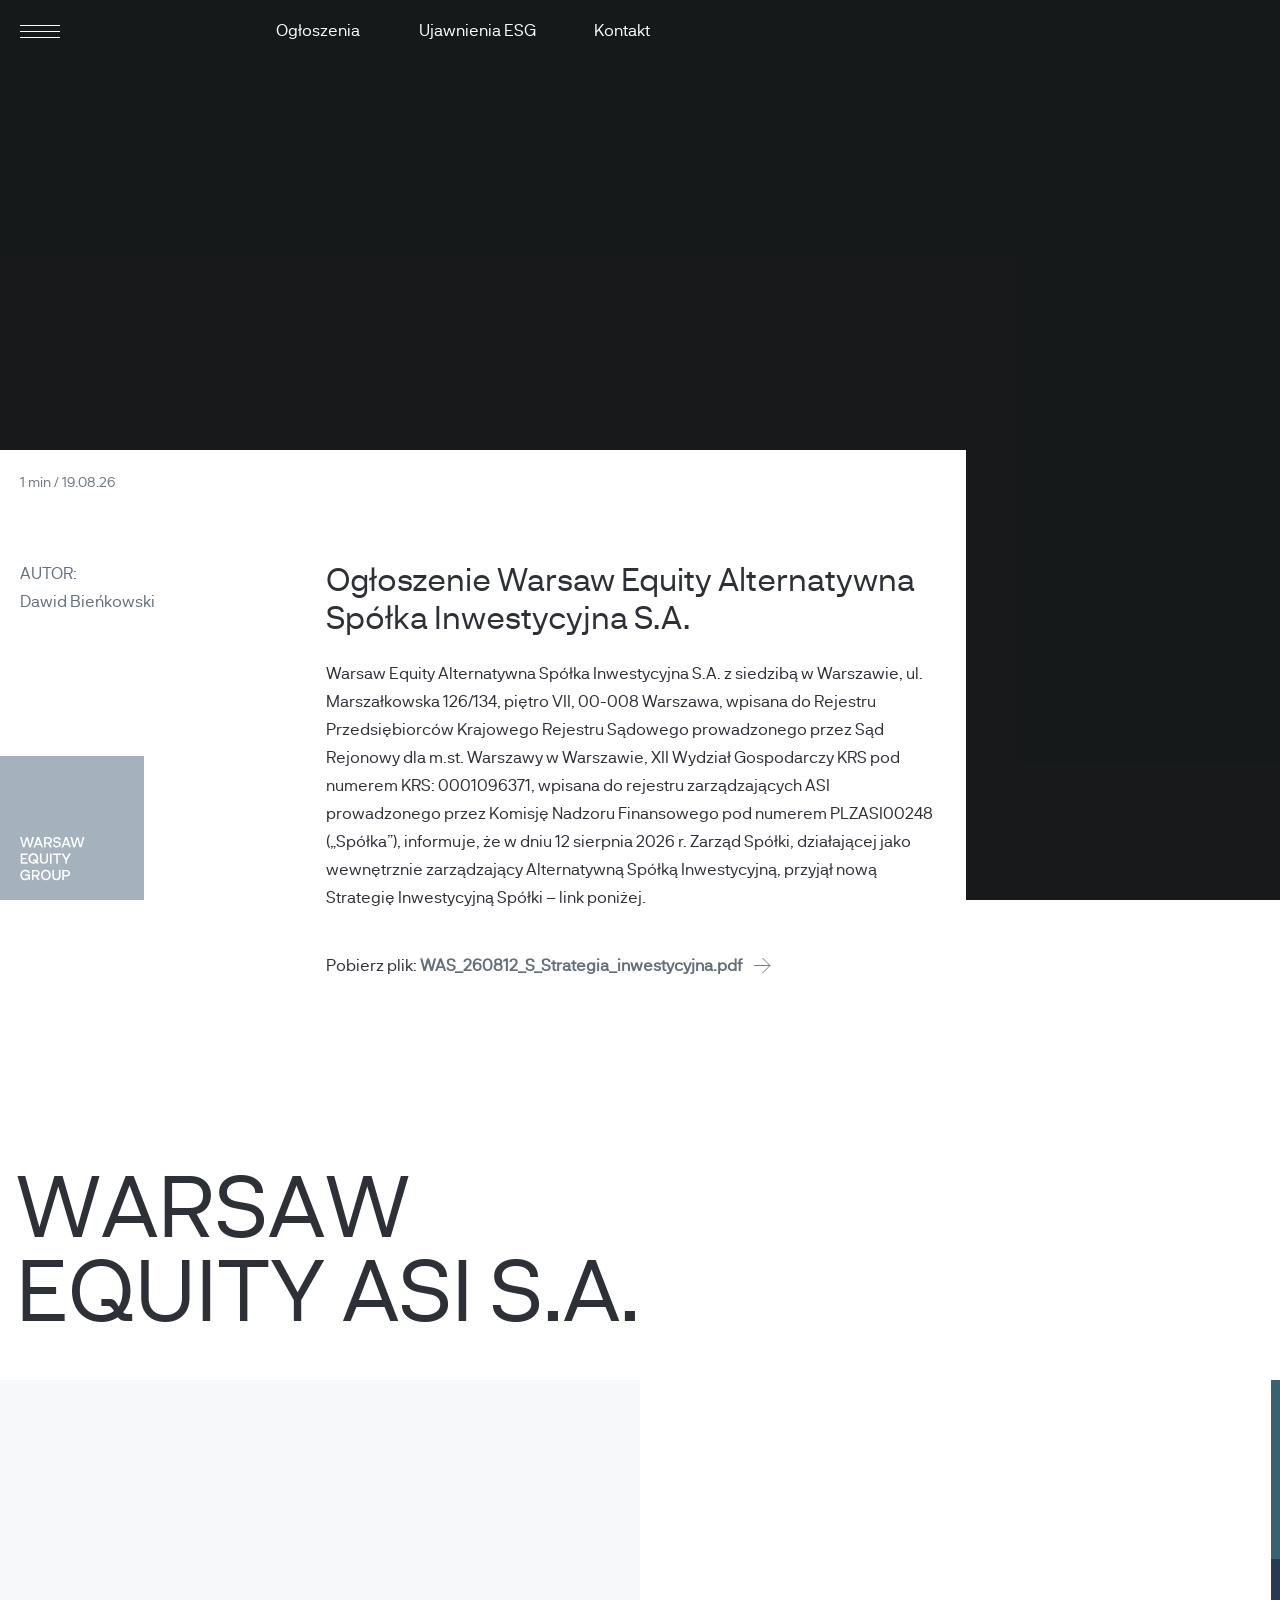
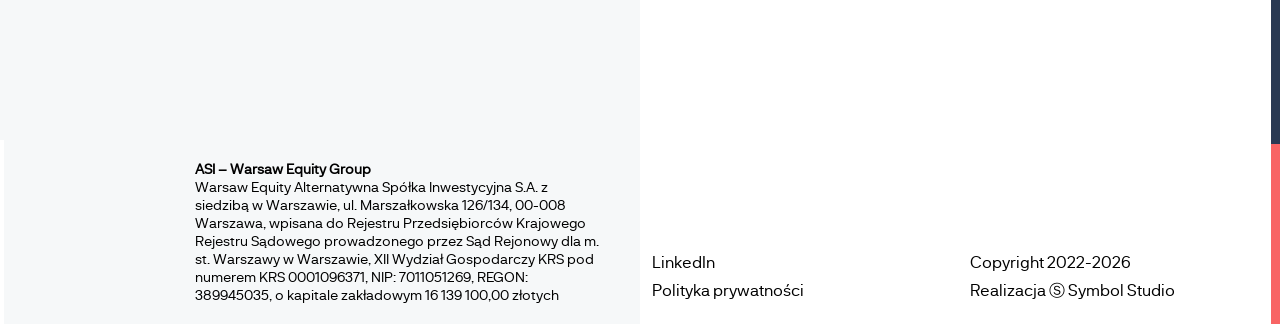
==== commit ee6e8758: "Strategia Inwestycyjna dołączona do ogłoszenia z 12.08.2026 Ogłoszenie obiecywało „link poniżej”, a " ====
--- a/ogloszenie-warsaw-equity-alternatywna-spolka-inwestycyjna-s-a/index.html
+++ b/ogloszenie-warsaw-equity-alternatywna-spolka-inwestycyjna-s-a/index.html
@@ -79,6 +79,9 @@
 <h2 class="post-title font-size-15 mb-4">Ogłoszenie Warsaw Equity Alternatywna Spółka Inwestycyjna S.A.</h2>
 <p class="wp-block-paragraph">Warsaw Equity Alternatywna Spółka Inwestycyjna S.A. z siedzibą w Warszawie, ul. Marszałkowska 126/134, piętro VII, 00-008 Warszawa, wpisana do Rejestru Przedsiębiorców Krajowego Rejestru Sądowego prowadzonego przez Sąd Rejonowy dla m.st. Warszawy w Warszawie, XII Wydział Gospodarczy KRS pod numerem KRS: 0001096371, wpisana do rejestru zarządzających ASI prowadzonego przez Komisję Nadzoru Finansowego pod numerem PLZASI00248 („Spółka”), informuje, że w dniu 12 sierpnia 2026 r. Zarząd Spółki, działającej jako wewnętrznie zarządzający Alternatywną Spółką Inwestycyjną, przyjął nową Strategię Inwestycyjną Spółki &#8211; link poniżej.</p>
 <p class="wp-block-paragraph"></p>
+<div class="post-files mt-4">
+<div class="post-file my-1">Pobierz plik: <a href="../pliki/2026/08/WAS_260812_S_Strategia_inwestycyjna.pdf" class="link-more fw-bolder" target="_blank">WAS_260812_S_Strategia_inwestycyjna.pdf</a></div>
+</div>
 </div>
 </div>
 </div>
